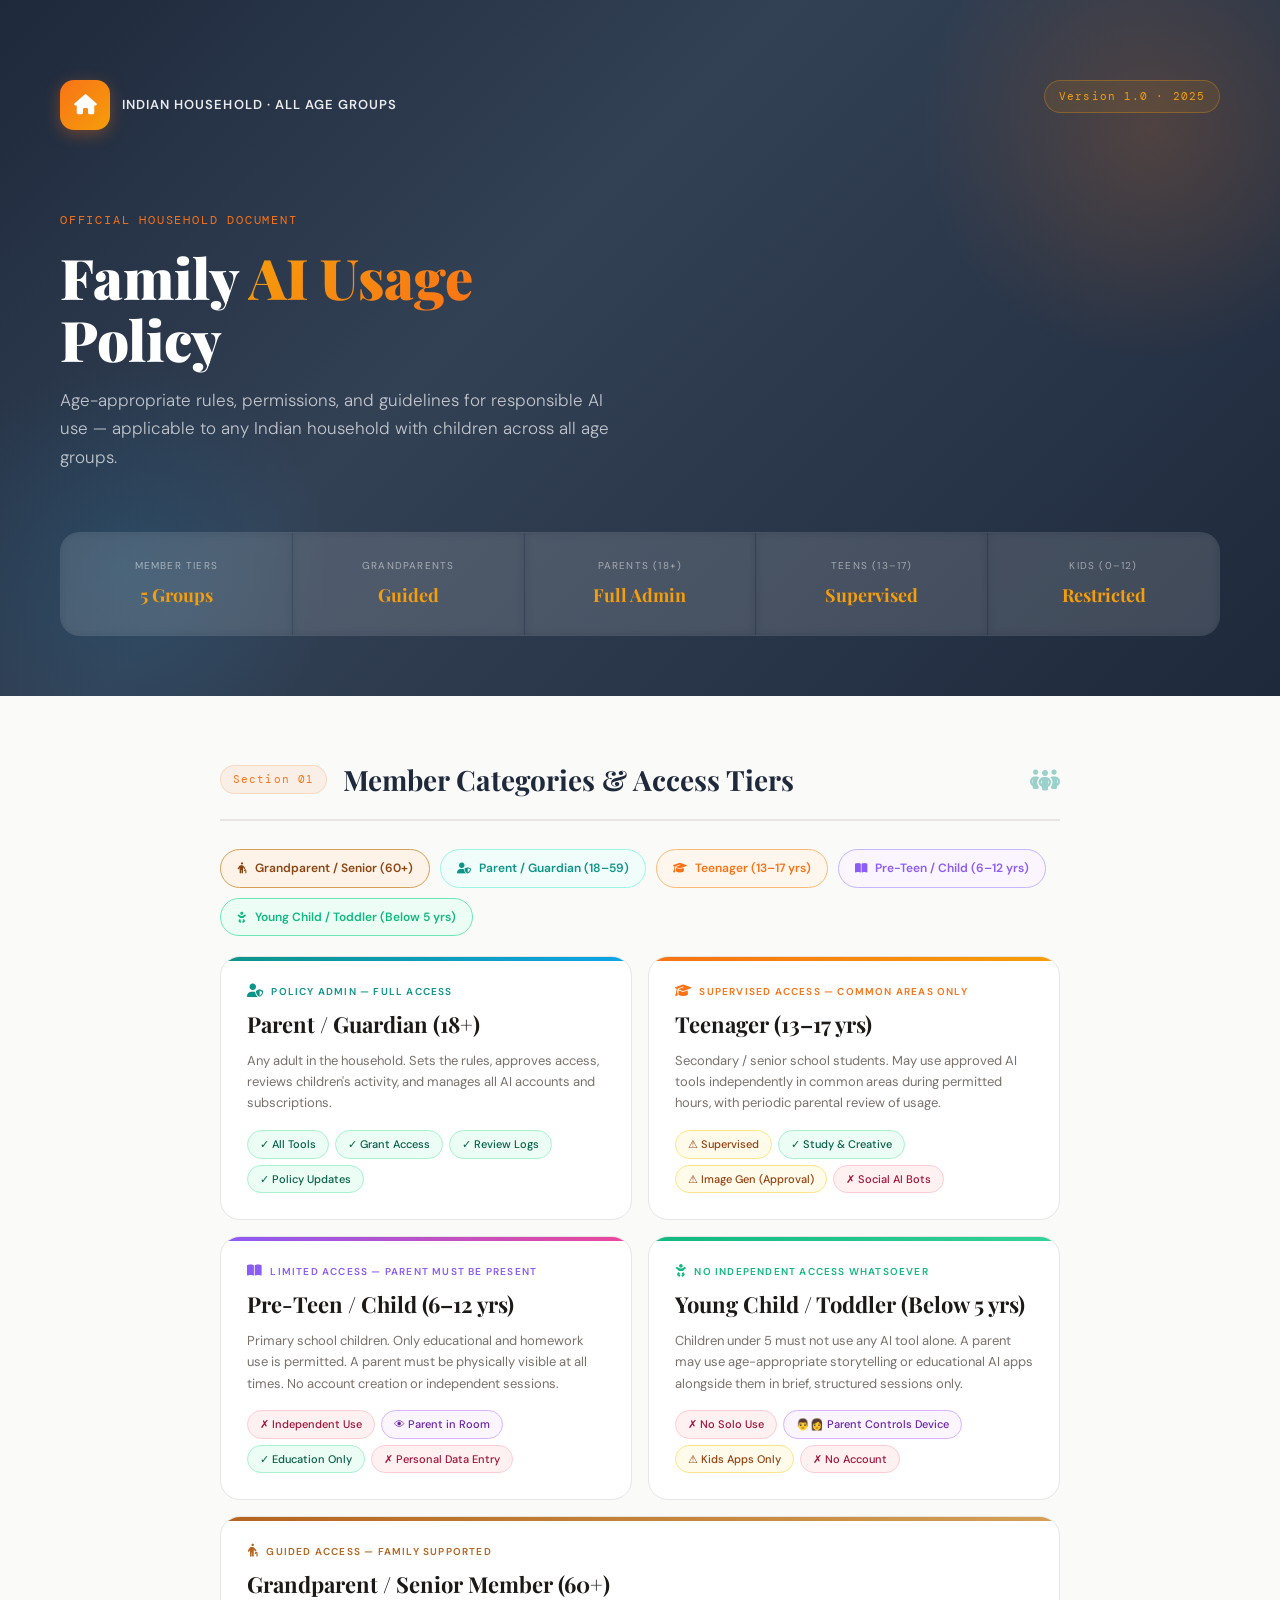
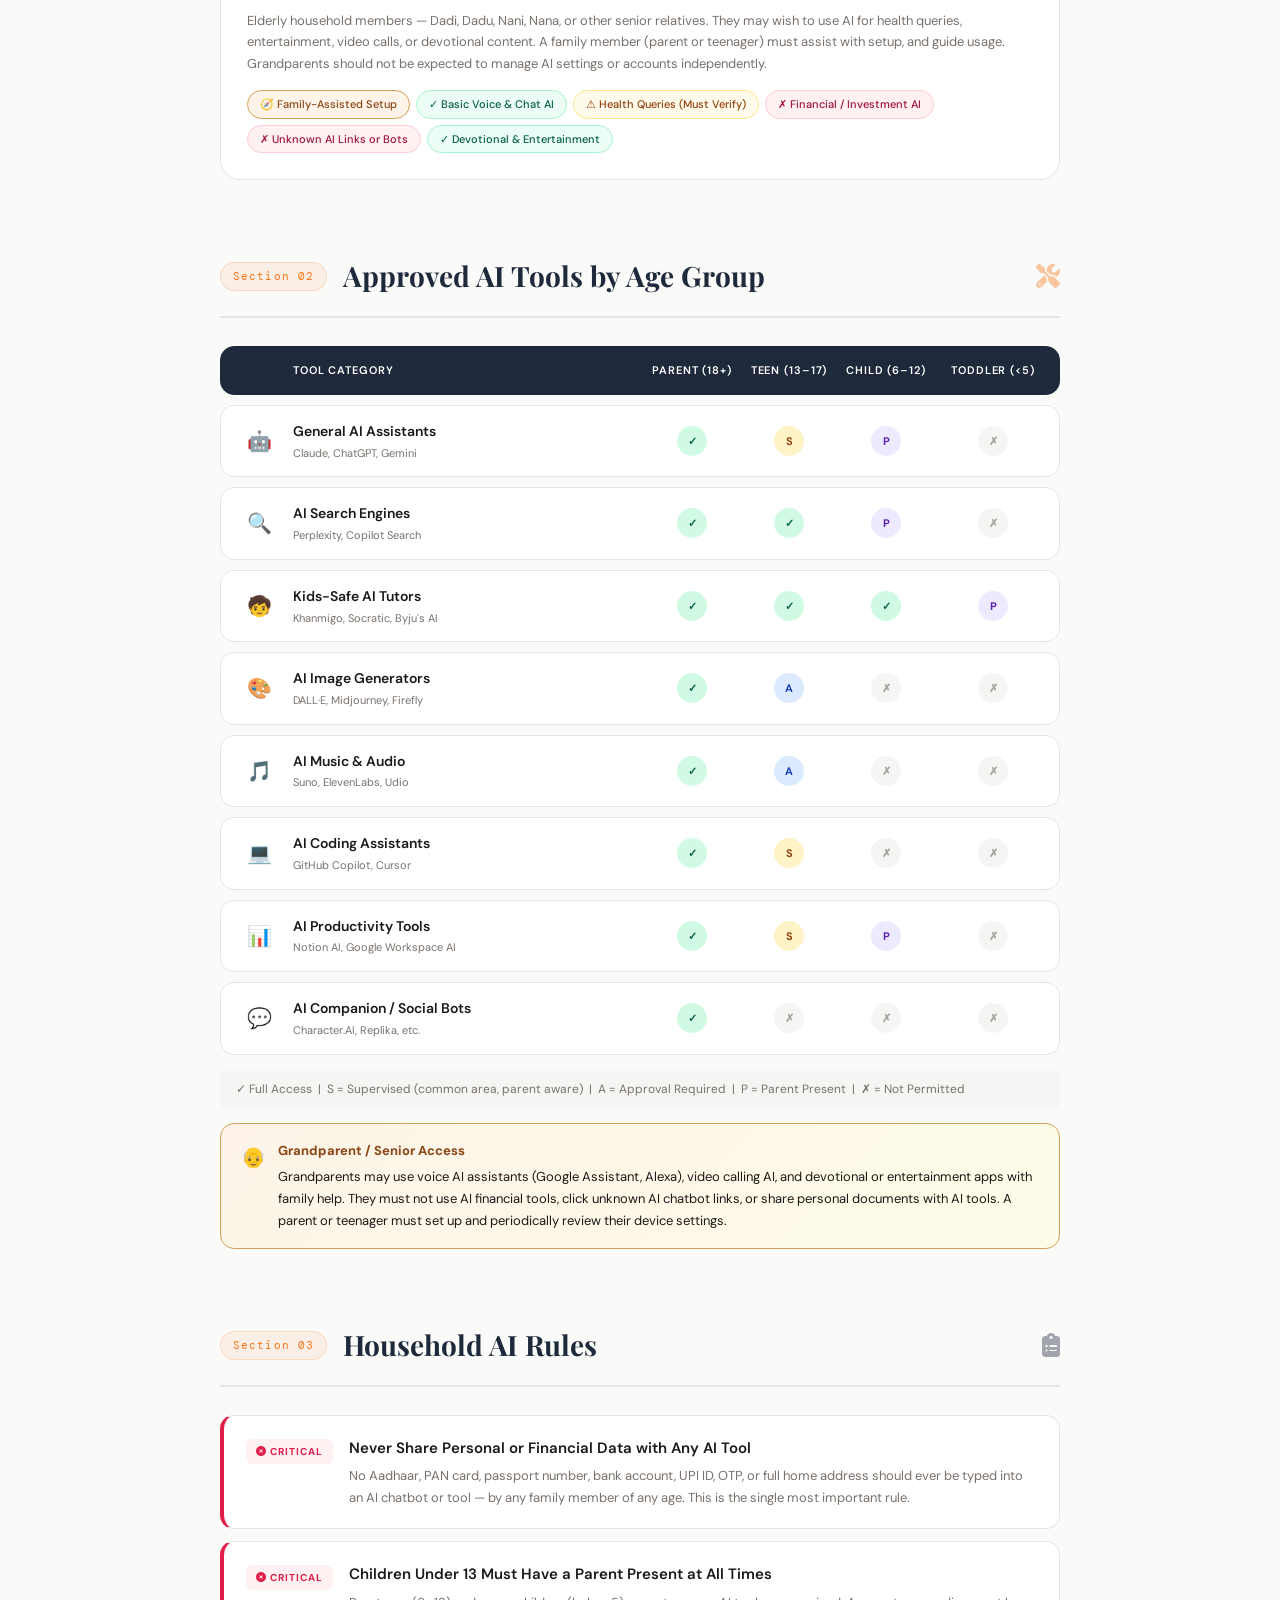
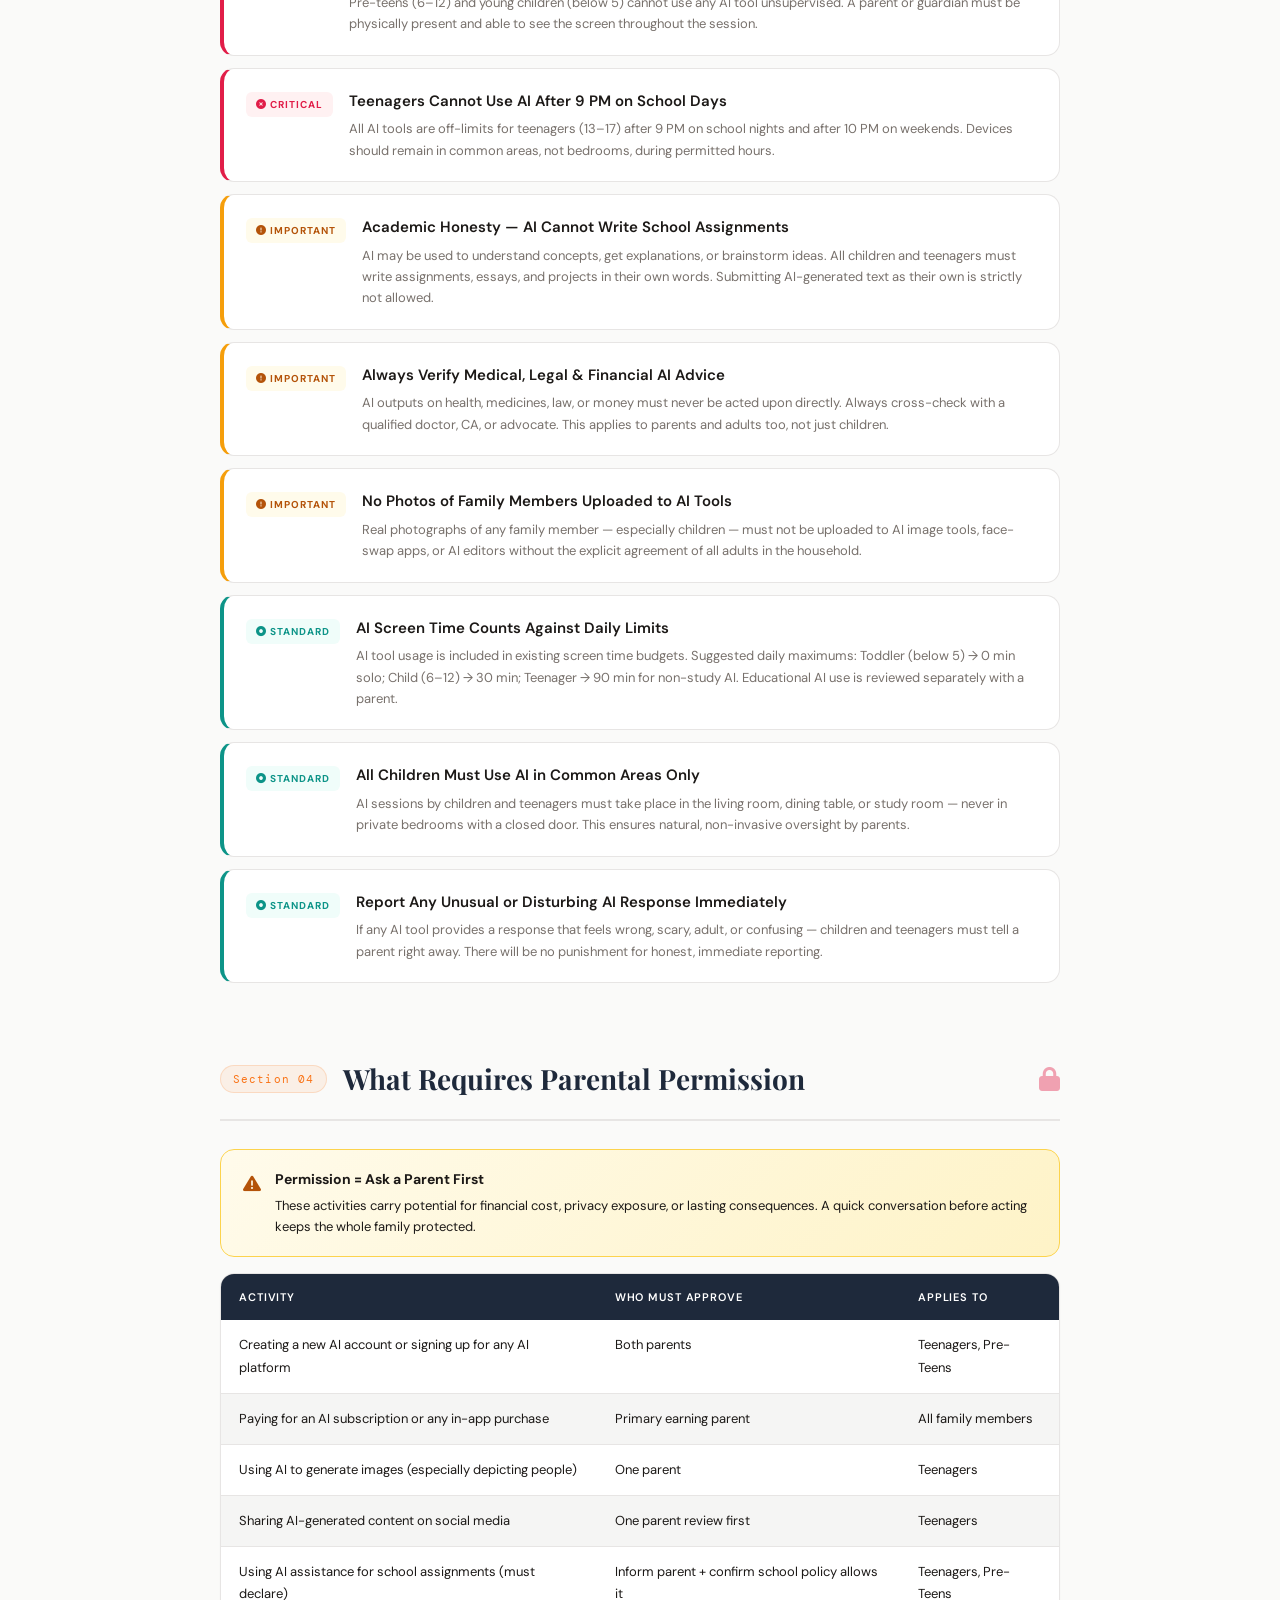
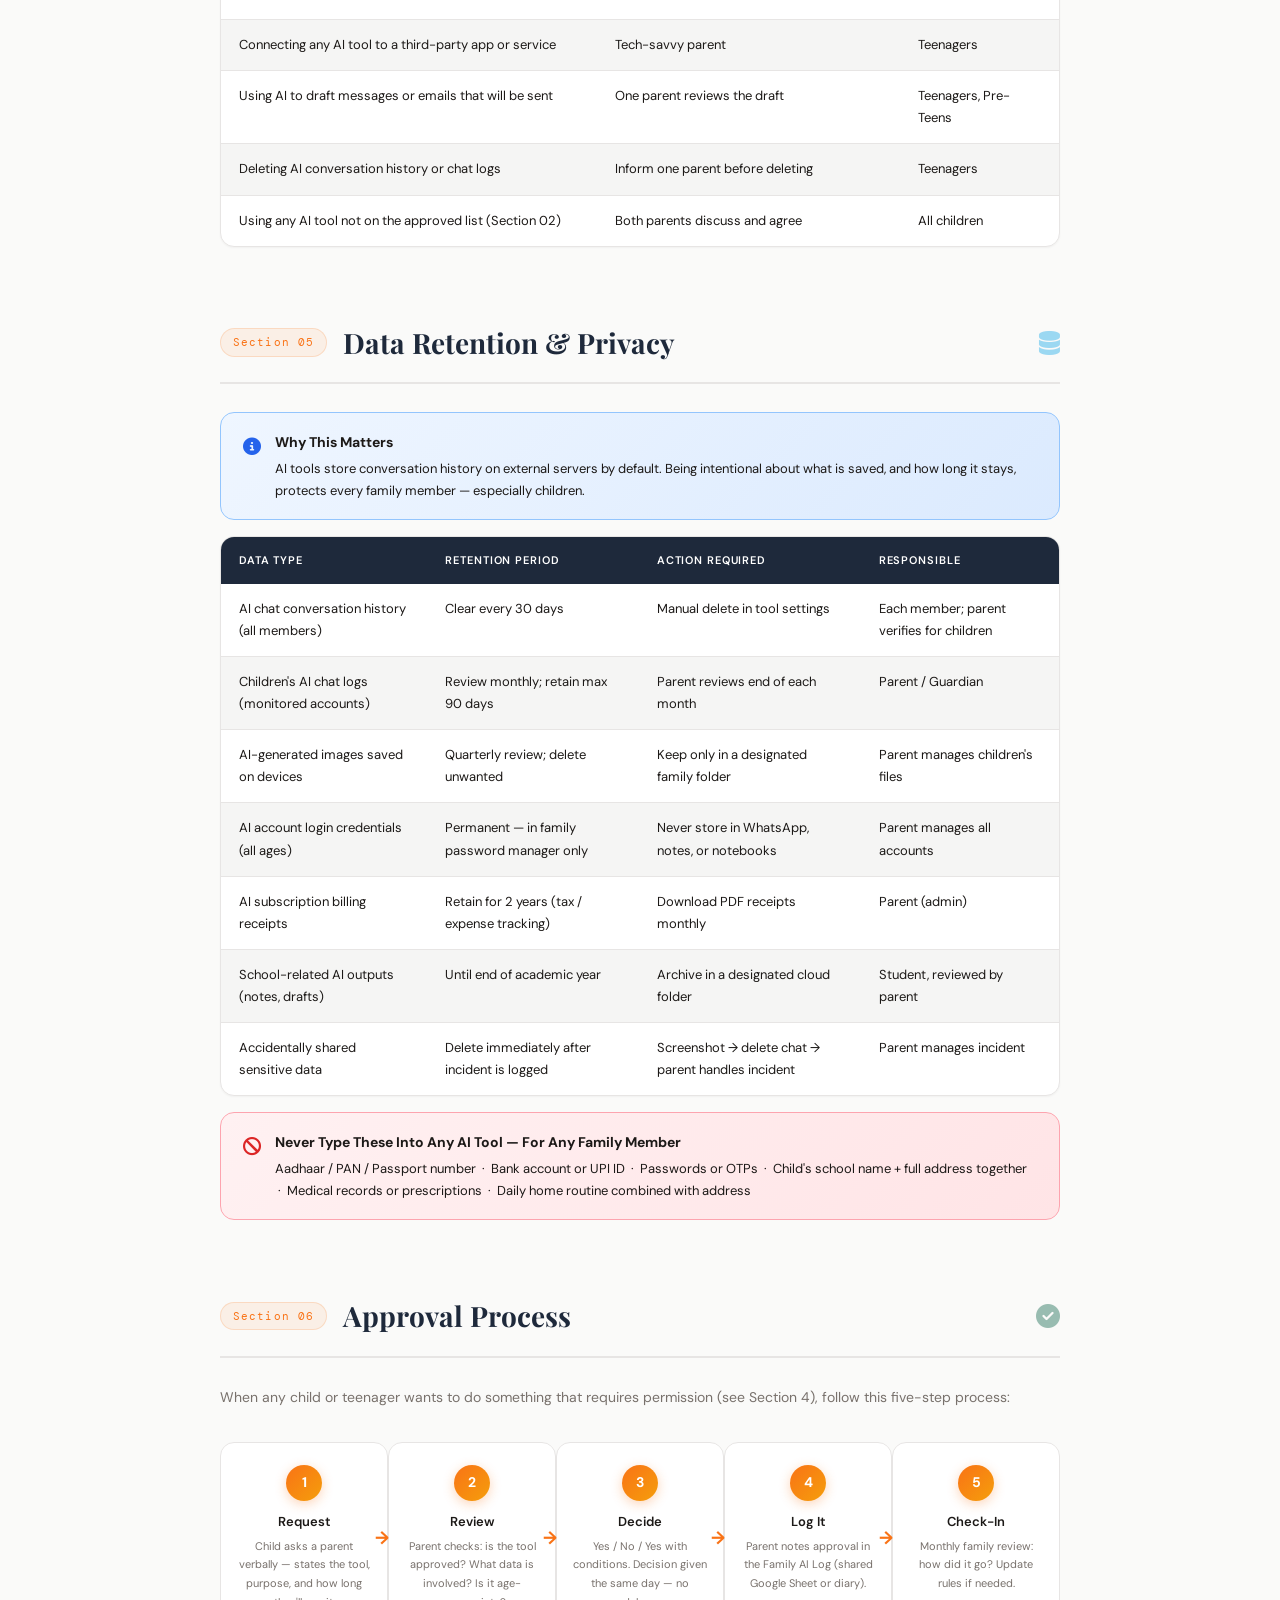
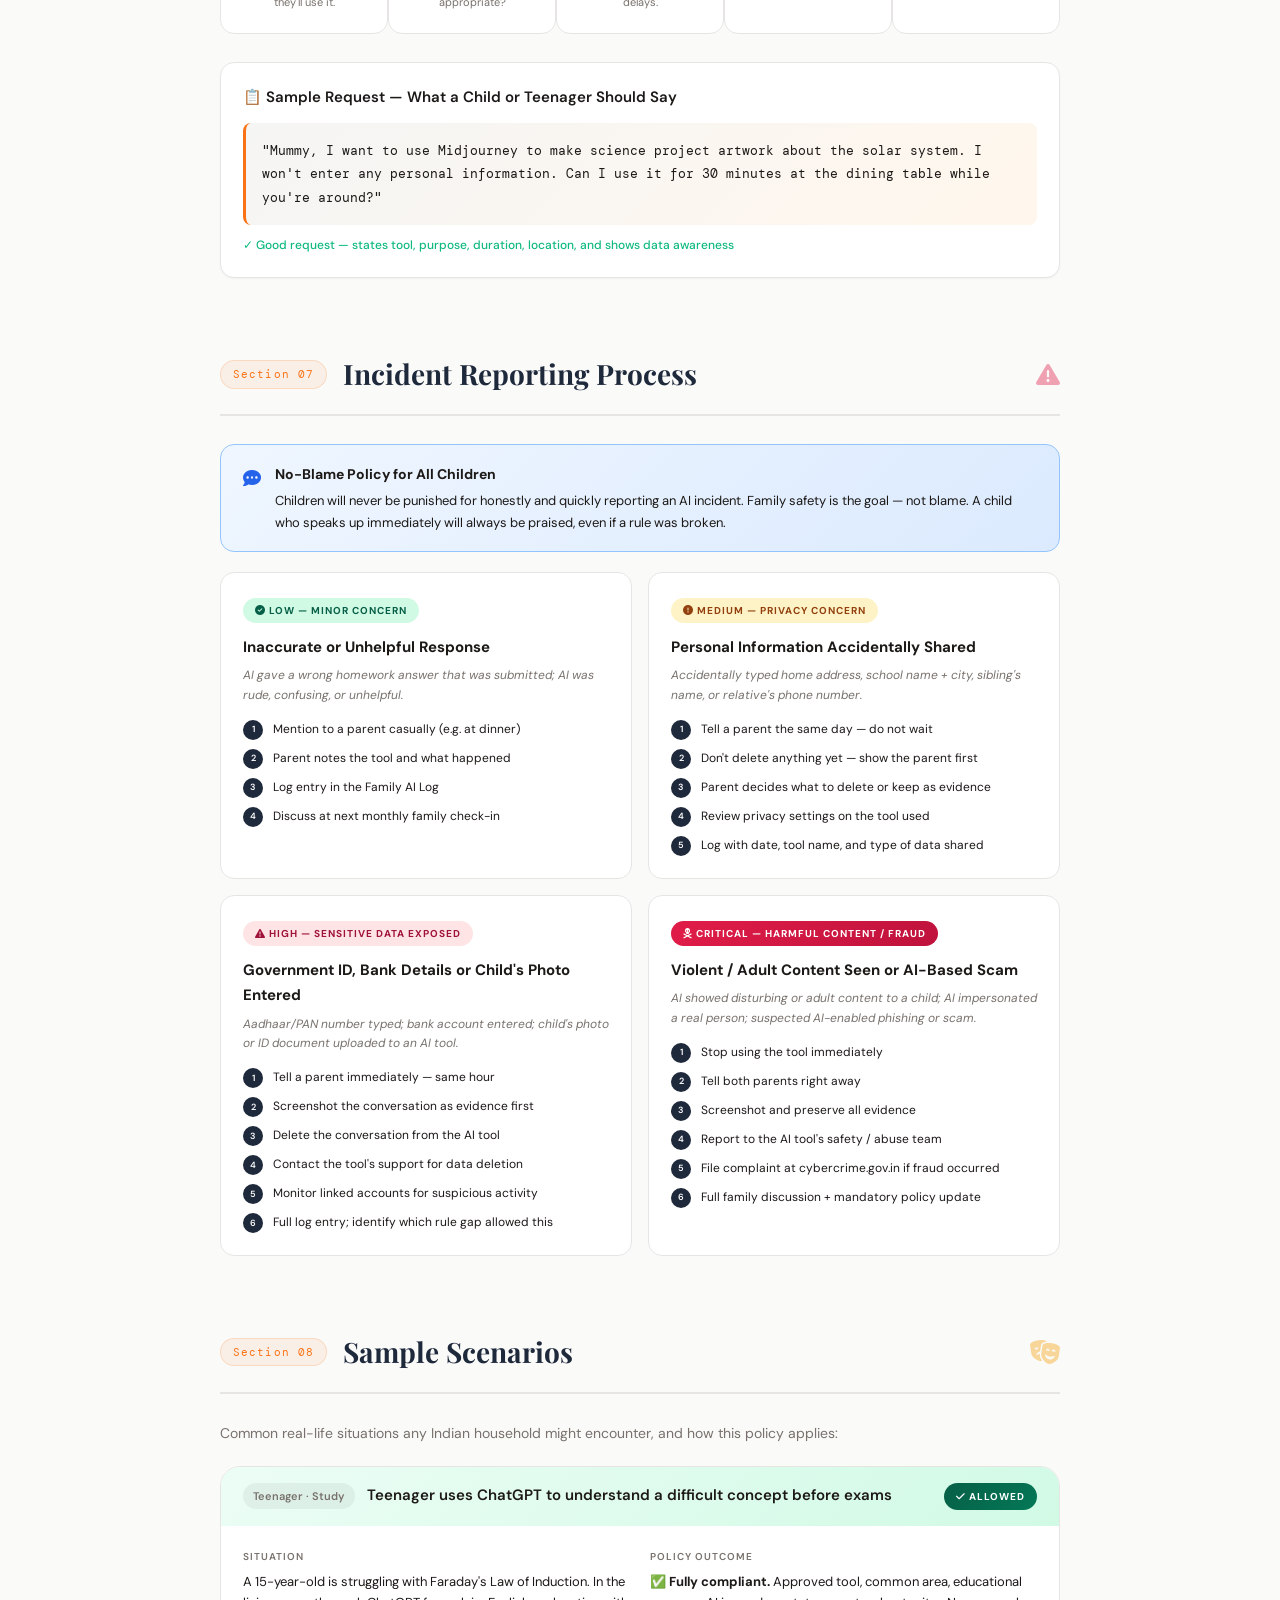
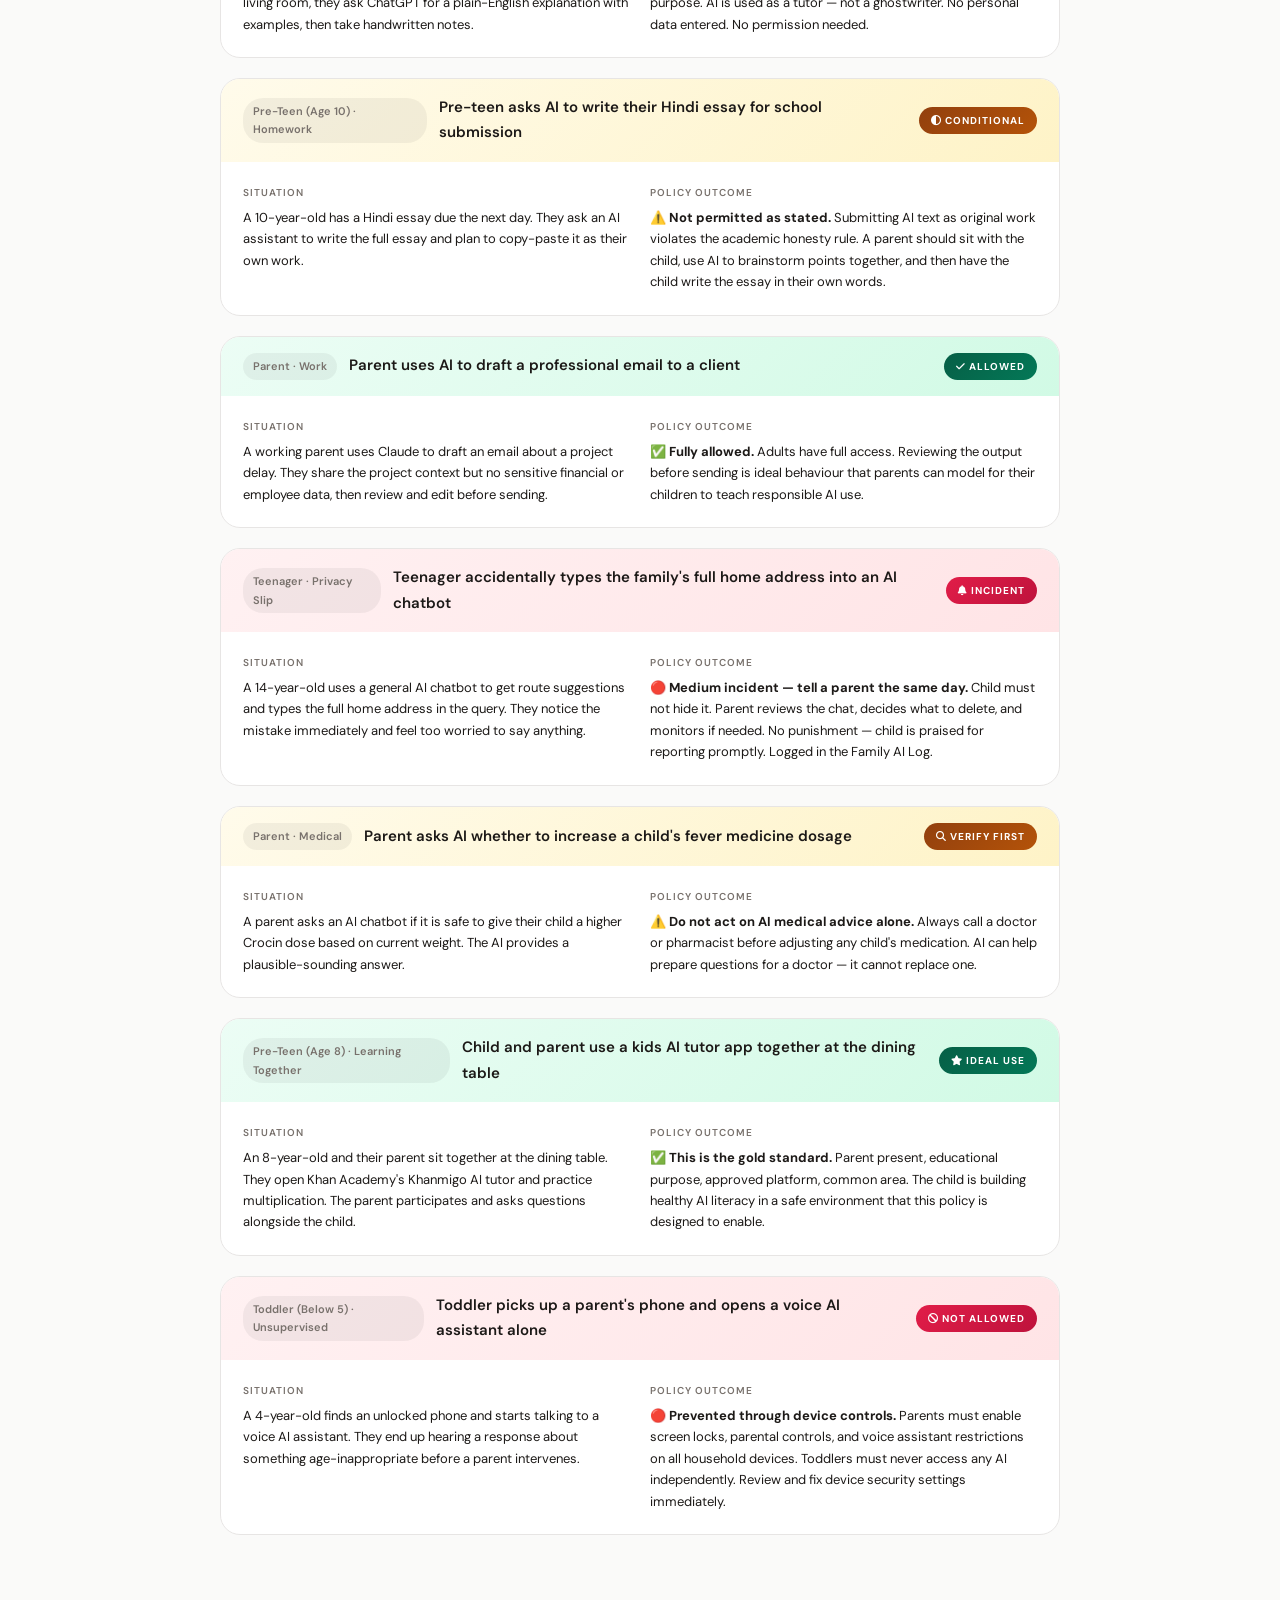
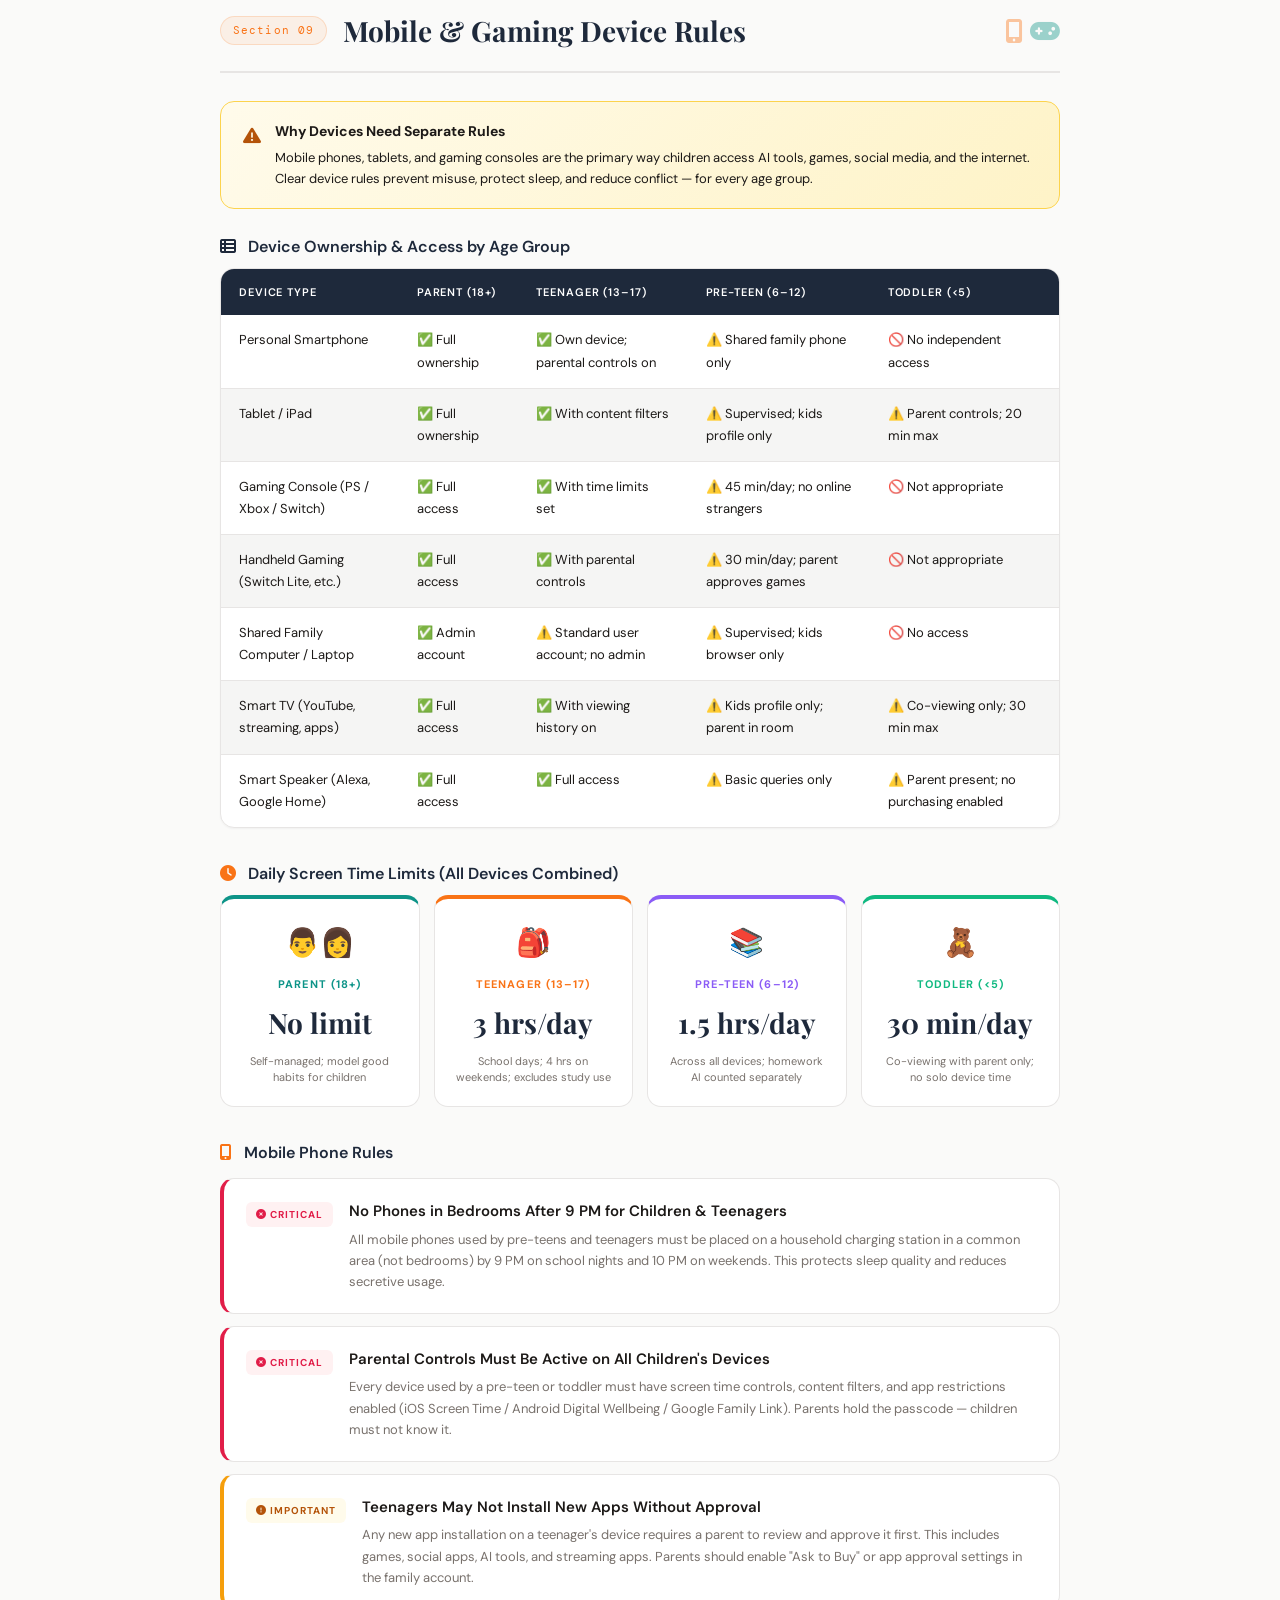
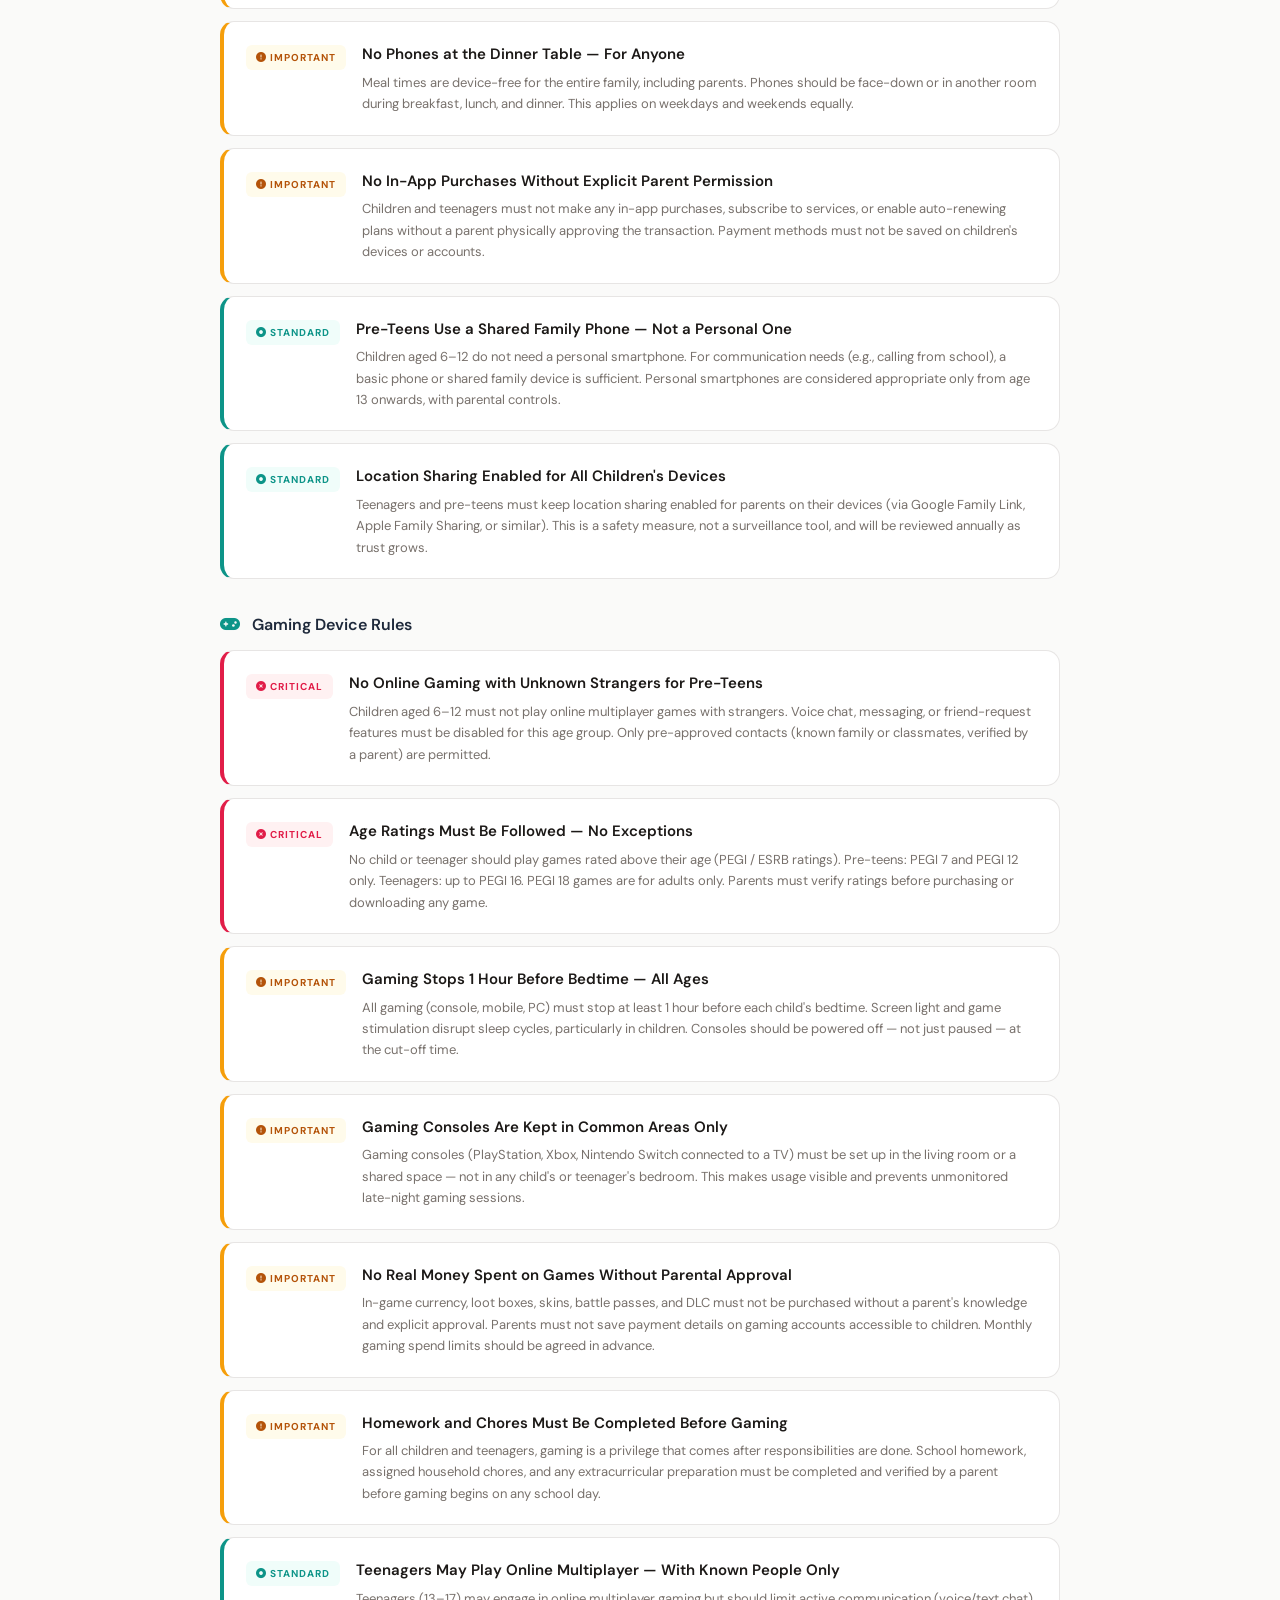
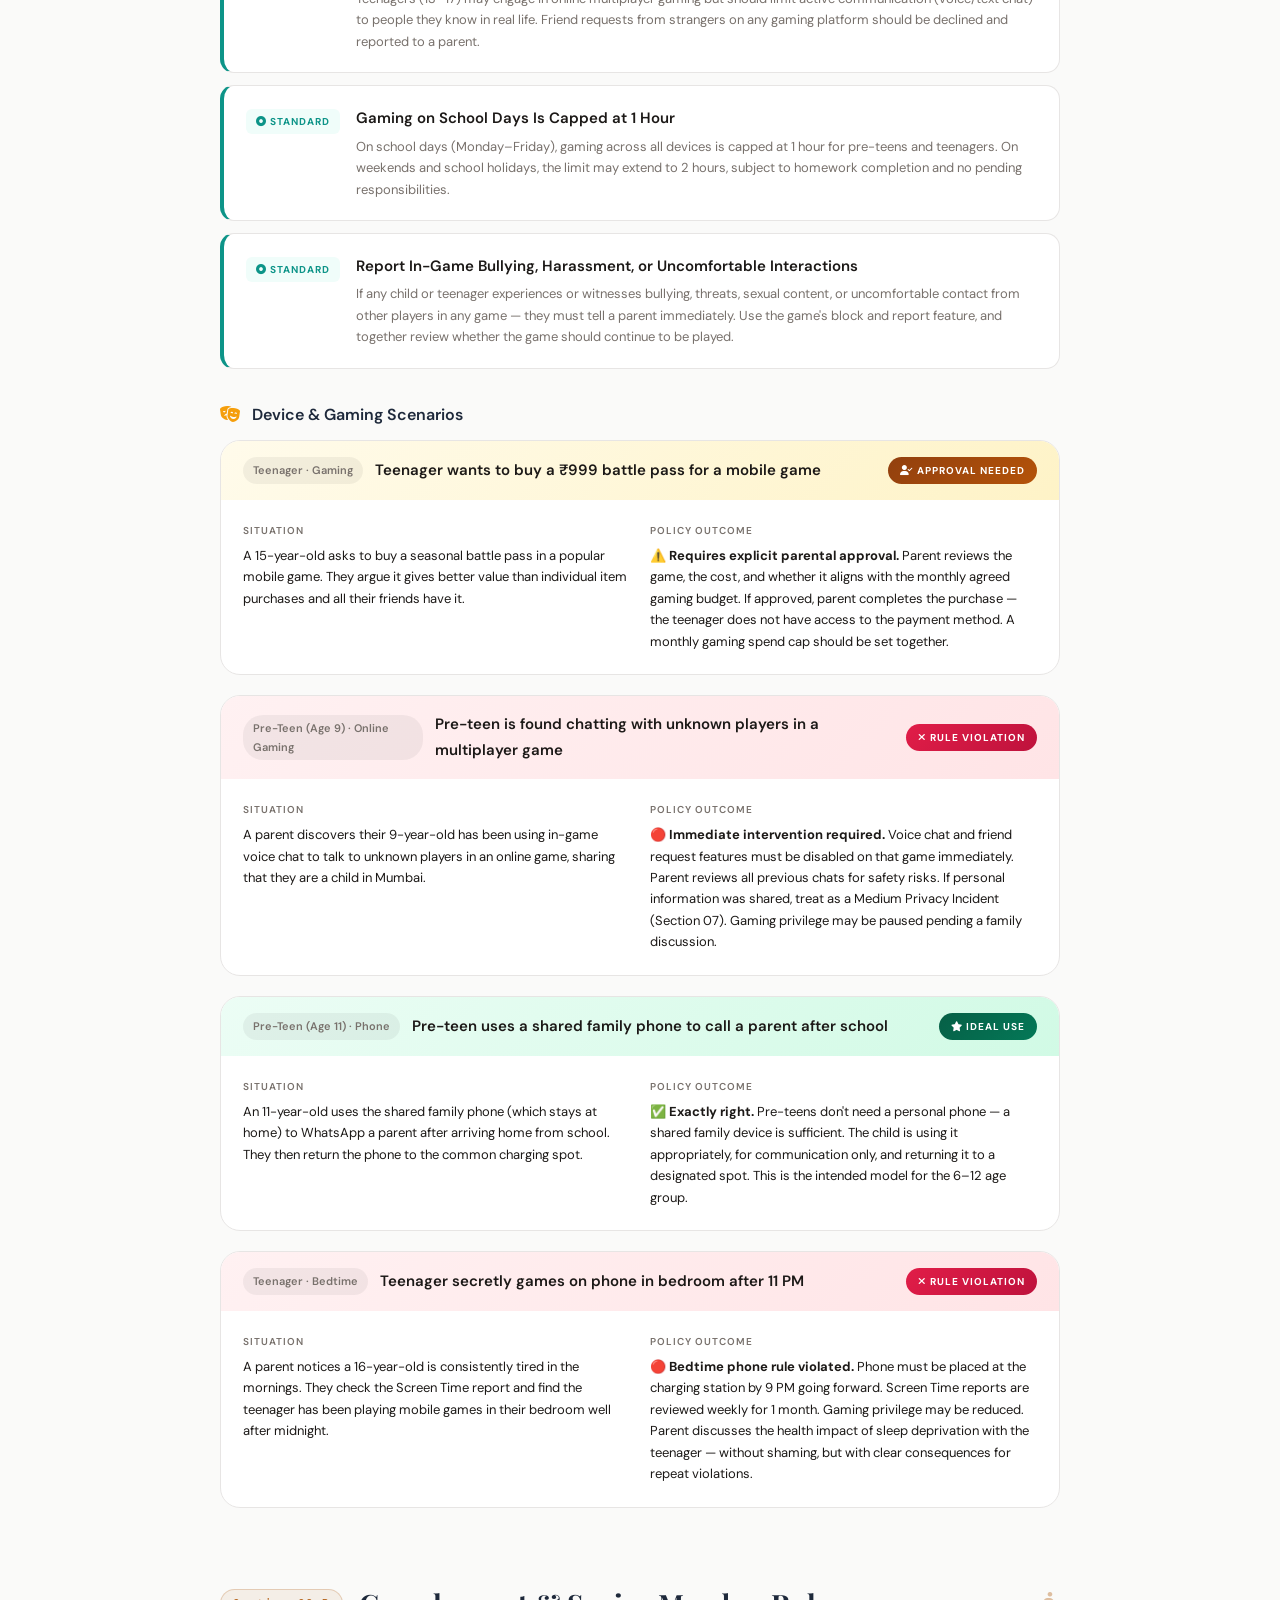
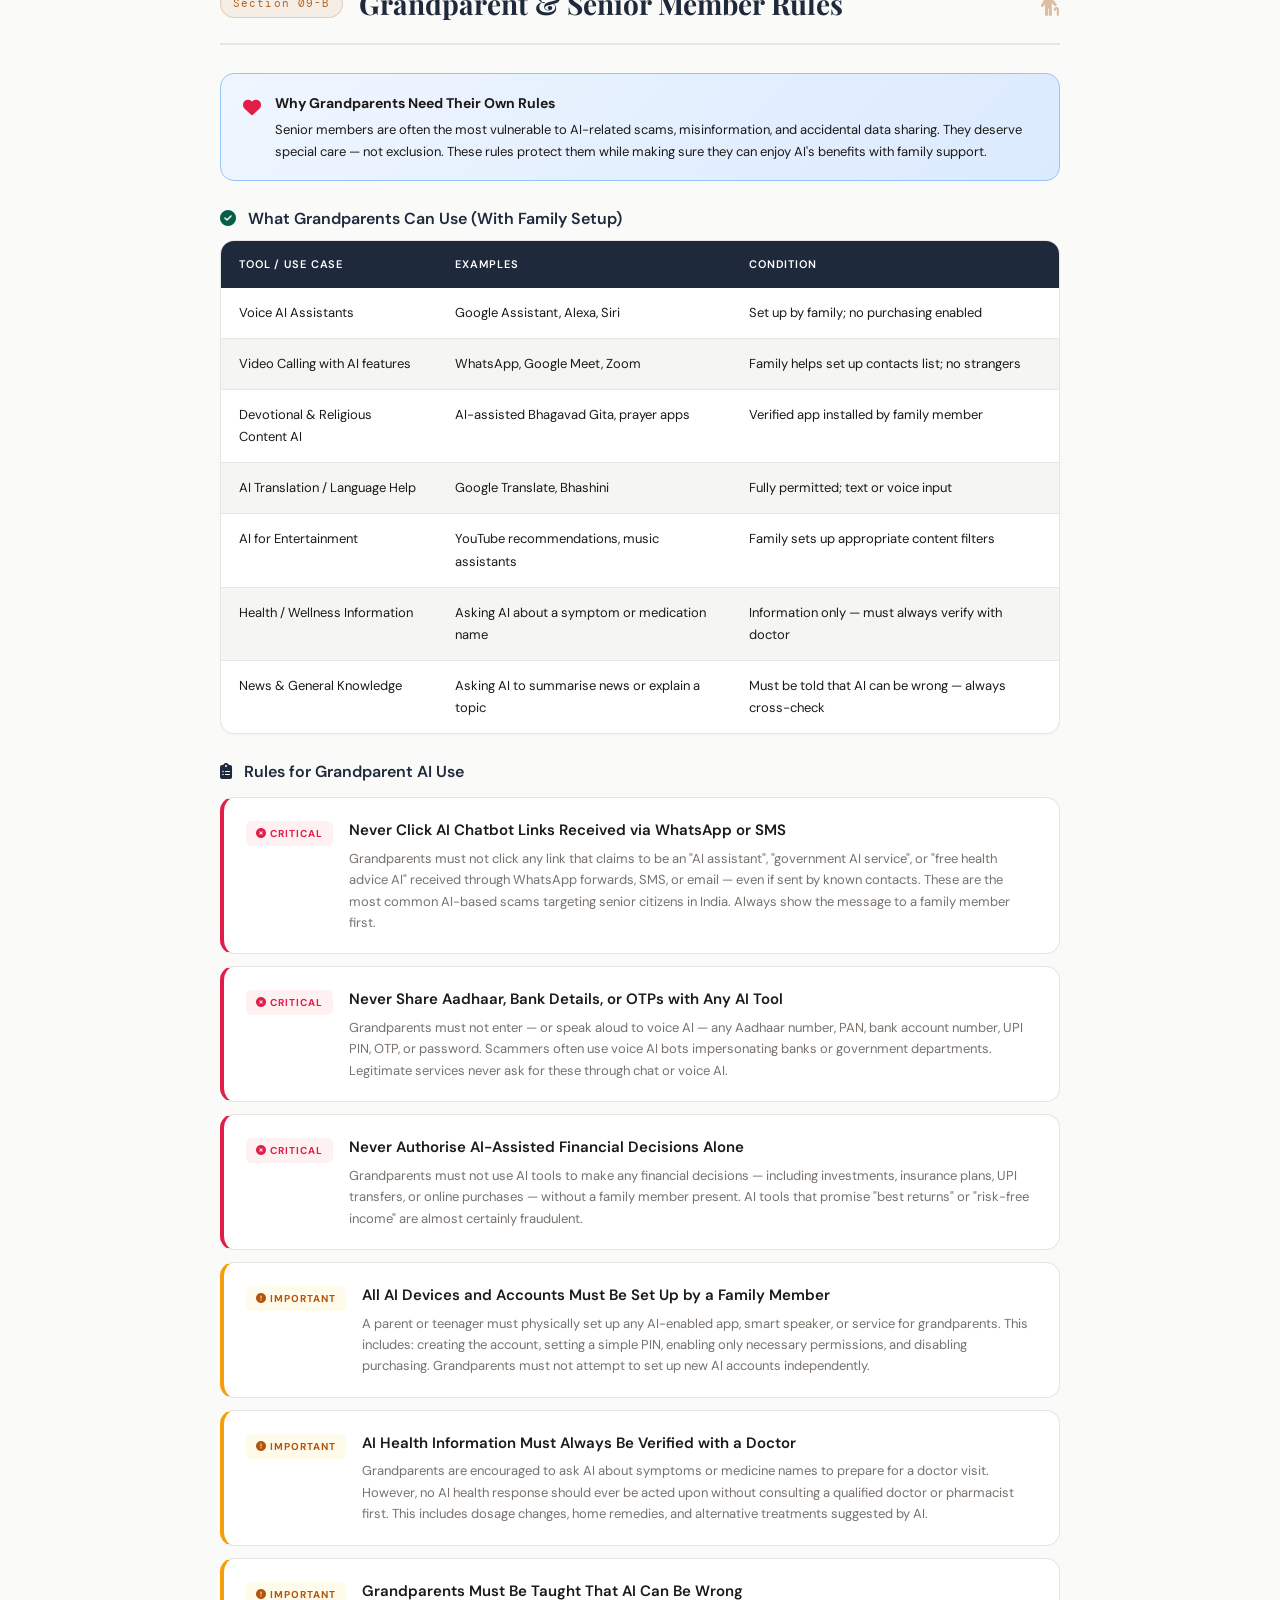
==== index.html @ 94a87275 "first commit" ====
<!DOCTYPE html>
<html lang="en">
<head>
<meta charset="UTF-8">
<meta name="viewport" content="width=device-width, initial-scale=1.0">
<title>Indian Household AI Policy 2025</title>
<meta name="theme-color" content="#1E293B">
<link href="https://fonts.googleapis.com/css2?family=Playfair+Display:wght@400;700;900&family=DM+Sans:wght@300;400;500;600&family=DM+Mono:wght@400;500&display=swap" rel="stylesheet">
<link rel="stylesheet" href="https://cdnjs.cloudflare.com/ajax/libs/font-awesome/6.5.1/css/all.min.css">
<link rel="stylesheet" href="styles.css">
</head>
<body>

<!-- COVER -->
<header class="cover" role="banner">
  <div class="cover-top">
    <div class="family-badge">
      <div class="badge-icon"><i class="fa-solid fa-house"></i></div>
      <div class="badge-text">Indian Household · All Age Groups</div>
    </div>
    <div class="version-tag">Version 1.0 · 2025</div>
  </div>
  <div class="cover-title">
    <div class="eyebrow">Official Household Document</div>
    <h1>Family <span>AI Usage</span><br>Policy</h1>
    <div class="subtitle">Age-appropriate rules, permissions, and guidelines for responsible AI use — applicable to any Indian household with children across all age groups.</div>
  </div>
  <div class="cover-meta">
    <div class="meta-item"><div class="label">Member Tiers</div><div class="value">5 Groups</div></div>
    <div class="meta-item"><div class="label">Grandparents</div><div class="value">Guided</div></div>
    <div class="meta-item"><div class="label">Parents (18+)</div><div class="value">Full Admin</div></div>
    <div class="meta-item"><div class="label">Teens (13–17)</div><div class="value">Supervised</div></div>
    <div class="meta-item"><div class="label">Kids (0–12)</div><div class="value">Restricted</div></div>
  </div>
</header>

<main class="container" id="main">

  <!-- S1: CATEGORIES -->
  <div class="section">
    <div class="section-header">
      <span class="section-num">Section 01</span>
      <h2 class="section-title">Member Categories & Access Tiers</h2>
      <span class="section-icon"><i class="fa-solid fa-people-group icon-teal"></i></span>
    </div>

    <div class="age-legend">
      <div class="age-pill grandparent"><i class="fa-solid fa-person-cane"></i> Grandparent / Senior (60+)</div>
      <div class="age-pill adult"><i class="fa-solid fa-user-shield"></i> Parent / Guardian (18–59)</div>
      <div class="age-pill teen"><i class="fa-solid fa-graduation-cap"></i> Teenager (13–17 yrs)</div>
      <div class="age-pill child"><i class="fa-solid fa-book-open"></i> Pre-Teen / Child (6–12 yrs)</div>
      <div class="age-pill toddler"><i class="fa-solid fa-baby"></i> Young Child / Toddler (Below 5 yrs)</div>
    </div>

    <div class="members-grid">
      <div class="member-card adult">
        <div class="member-role"><i class="fa-solid fa-user-shield fa-icon-sm"></i> Policy Admin — Full Access</div>
        <div class="member-name">Parent / Guardian (18+)</div>
        <div class="member-desc">Any adult in the household. Sets the rules, approves access, reviews children's activity, and manages all AI accounts and subscriptions.</div>
        <div class="member-perms">
          <span class="perm-tag green">✓ All Tools</span>
          <span class="perm-tag green">✓ Grant Access</span>
          <span class="perm-tag green">✓ Review Logs</span>
          <span class="perm-tag green">✓ Policy Updates</span>
        </div>
      </div>

      <div class="member-card teen">
        <div class="member-role"><i class="fa-solid fa-graduation-cap fa-icon-sm"></i> Supervised Access — Common Areas Only</div>
        <div class="member-name">Teenager (13–17 yrs)</div>
        <div class="member-desc">Secondary / senior school students. May use approved AI tools independently in common areas during permitted hours, with periodic parental review of usage.</div>
        <div class="member-perms">
          <span class="perm-tag yellow">⚠ Supervised</span>
          <span class="perm-tag green">✓ Study & Creative</span>
          <span class="perm-tag yellow">⚠ Image Gen (Approval)</span>
          <span class="perm-tag red">✗ Social AI Bots</span>
        </div>
      </div>

      <div class="member-card child">
        <div class="member-role"><i class="fa-solid fa-book-open fa-icon-sm"></i> Limited Access — Parent Must Be Present</div>
        <div class="member-name">Pre-Teen / Child (6–12 yrs)</div>
        <div class="member-desc">Primary school children. Only educational and homework use is permitted. A parent must be physically visible at all times. No account creation or independent sessions.</div>
        <div class="member-perms">
          <span class="perm-tag red">✗ Independent Use</span>
          <span class="perm-tag purple">👁 Parent in Room</span>
          <span class="perm-tag green">✓ Education Only</span>
          <span class="perm-tag red">✗ Personal Data Entry</span>
        </div>
      </div>

      <div class="member-card toddler">
        <div class="member-role"><i class="fa-solid fa-baby fa-icon-sm"></i> No Independent Access Whatsoever</div>
        <div class="member-name">Young Child / Toddler (Below 5 yrs)</div>
        <div class="member-desc">Children under 5 must not use any AI tool alone. A parent may use age-appropriate storytelling or educational AI apps alongside them in brief, structured sessions only.</div>
        <div class="member-perms">
          <span class="perm-tag red">✗ No Solo Use</span>
          <span class="perm-tag purple">👨‍👩 Parent Controls Device</span>
          <span class="perm-tag yellow">⚠ Kids Apps Only</span>
          <span class="perm-tag red">✗ No Account</span>
        </div>
      </div>

      <div class="member-card grandparent member-card--full-width">
        <div class="member-role"><i class="fa-solid fa-person-cane fa-icon-sm"></i> Guided Access — Family Supported</div>
        <div class="member-name">Grandparent / Senior Member (60+)</div>
        <div class="member-desc">Elderly household members — Dadi, Dadu, Nani, Nana, or other senior relatives. They may wish to use AI for health queries, entertainment, video calls, or devotional content. A family member (parent or teenager) must assist with setup, and guide usage. Grandparents should not be expected to manage AI settings or accounts independently.</div>
        <div class="member-perms">
          <span class="perm-tag brown">🧭 Family-Assisted Setup</span>
          <span class="perm-tag green">✓ Basic Voice &amp; Chat AI</span>
          <span class="perm-tag yellow">⚠ Health Queries (Must Verify)</span>
          <span class="perm-tag red">✗ Financial / Investment AI</span>
          <span class="perm-tag red">✗ Unknown AI Links or Bots</span>
          <span class="perm-tag green">✓ Devotional &amp; Entertainment</span>
        </div>
      </div>

    </div>
  </div>

  <!-- S2: TOOLS -->
  <div class="section">
    <div class="section-header">
      <span class="section-num">Section 02</span>
      <h2 class="section-title">Approved AI Tools by Age Group</h2>
      <span class="section-icon"><i class="fa-solid fa-screwdriver-wrench icon-saffron"></i></span>
    </div>

    <div class="tools-grid">
      <div class="tool-row header">
        <div></div>
        <div>Tool Category</div>
        <div class="text-center">Parent (18+)</div>
        <div class="text-center">Teen (13–17)</div>
        <div class="text-center">Child (6–12)</div>
        <div class="text-center">Toddler (&lt;5)</div>
      </div>
      <div class="tool-row">
        <div class="tool-emoji">🤖</div>
        <div><div class="tool-name">General AI Assistants</div><div class="tool-sub">Claude, ChatGPT, Gemini</div></div>
        <div><div class="access-dot full">✓</div></div>
        <div><div class="access-dot limit">S</div></div>
        <div><div class="access-dot super">P</div></div>
        <div><div class="access-dot none">✗</div></div>
      </div>
      <div class="tool-row">
        <div class="tool-emoji">🔍</div>
        <div><div class="tool-name">AI Search Engines</div><div class="tool-sub">Perplexity, Copilot Search</div></div>
        <div><div class="access-dot full">✓</div></div>
        <div><div class="access-dot full">✓</div></div>
        <div><div class="access-dot super">P</div></div>
        <div><div class="access-dot none">✗</div></div>
      </div>
      <div class="tool-row">
        <div class="tool-emoji">🧒</div>
        <div><div class="tool-name">Kids-Safe AI Tutors</div><div class="tool-sub">Khanmigo, Socratic, Byju's AI</div></div>
        <div><div class="access-dot full">✓</div></div>
        <div><div class="access-dot full">✓</div></div>
        <div><div class="access-dot full">✓</div></div>
        <div><div class="access-dot super">P</div></div>
      </div>
      <div class="tool-row">
        <div class="tool-emoji">🎨</div>
        <div><div class="tool-name">AI Image Generators</div><div class="tool-sub">DALL·E, Midjourney, Firefly</div></div>
        <div><div class="access-dot full">✓</div></div>
        <div><div class="access-dot appr">A</div></div>
        <div><div class="access-dot none">✗</div></div>
        <div><div class="access-dot none">✗</div></div>
      </div>
      <div class="tool-row">
        <div class="tool-emoji">🎵</div>
        <div><div class="tool-name">AI Music & Audio</div><div class="tool-sub">Suno, ElevenLabs, Udio</div></div>
        <div><div class="access-dot full">✓</div></div>
        <div><div class="access-dot appr">A</div></div>
        <div><div class="access-dot none">✗</div></div>
        <div><div class="access-dot none">✗</div></div>
      </div>
      <div class="tool-row">
        <div class="tool-emoji">💻</div>
        <div><div class="tool-name">AI Coding Assistants</div><div class="tool-sub">GitHub Copilot, Cursor</div></div>
        <div><div class="access-dot full">✓</div></div>
        <div><div class="access-dot limit">S</div></div>
        <div><div class="access-dot none">✗</div></div>
        <div><div class="access-dot none">✗</div></div>
      </div>
      <div class="tool-row">
        <div class="tool-emoji">📊</div>
        <div><div class="tool-name">AI Productivity Tools</div><div class="tool-sub">Notion AI, Google Workspace AI</div></div>
        <div><div class="access-dot full">✓</div></div>
        <div><div class="access-dot limit">S</div></div>
        <div><div class="access-dot super">P</div></div>
        <div><div class="access-dot none">✗</div></div>
      </div>
      <div class="tool-row">
        <div class="tool-emoji">💬</div>
        <div><div class="tool-name">AI Companion / Social Bots</div><div class="tool-sub">Character.AI, Replika, etc.</div></div>
        <div><div class="access-dot full">✓</div></div>
        <div><div class="access-dot none">✗</div></div>
        <div><div class="access-dot none">✗</div></div>
        <div><div class="access-dot none">✗</div></div>
      </div>
    </div>
    <div class="tool-legend">
      ✓ Full Access &nbsp;|&nbsp; S = Supervised (common area, parent aware) &nbsp;|&nbsp; A = Approval Required &nbsp;|&nbsp; P = Parent Present &nbsp;|&nbsp; ✗ = Not Permitted
    </div>
    <div class="grandparent-access-note">
      <span class="grandparent-access-note__emoji" aria-hidden="true">👴</span>
      <div><strong class="grandparent-access-note__title">Grandparent / Senior Access</strong>Grandparents may use voice AI assistants (Google Assistant, Alexa), video calling AI, and devotional or entertainment apps with family help. They must not use AI financial tools, click unknown AI chatbot links, or share personal documents with AI tools. A parent or teenager must set up and periodically review their device settings.</div>
    </div>
  </div>

  <!-- S3: RULES -->
  <div class="section">
    <div class="section-header">
      <span class="section-num">Section 03</span>
      <h2 class="section-title">Household AI Rules</h2>
      <span class="section-icon"><i class="fa-solid fa-clipboard-list icon-navy"></i></span>
    </div>
    <div class="rules-list">
      <div class="rule-item critical">
        <span class="rule-badge"><i class="fa-solid fa-circle-xmark"></i> Critical</span>
        <div class="rule-content">
          <div class="rule-title">Never Share Personal or Financial Data with Any AI Tool</div>
          <div class="rule-desc">No Aadhaar, PAN card, passport number, bank account, UPI ID, OTP, or full home address should ever be typed into an AI chatbot or tool — by any family member of any age. This is the single most important rule.</div>
        </div>
      </div>
      <div class="rule-item critical">
        <span class="rule-badge"><i class="fa-solid fa-circle-xmark"></i> Critical</span>
        <div class="rule-content">
          <div class="rule-title">Children Under 13 Must Have a Parent Present at All Times</div>
          <div class="rule-desc">Pre-teens (6–12) and young children (below 5) cannot use any AI tool unsupervised. A parent or guardian must be physically present and able to see the screen throughout the session.</div>
        </div>
      </div>
      <div class="rule-item critical">
        <span class="rule-badge"><i class="fa-solid fa-circle-xmark"></i> Critical</span>
        <div class="rule-content">
          <div class="rule-title">Teenagers Cannot Use AI After 9 PM on School Days</div>
          <div class="rule-desc">All AI tools are off-limits for teenagers (13–17) after 9 PM on school nights and after 10 PM on weekends. Devices should remain in common areas, not bedrooms, during permitted hours.</div>
        </div>
      </div>
      <div class="rule-item important">
        <span class="rule-badge"><i class="fa-solid fa-circle-exclamation"></i> Important</span>
        <div class="rule-content">
          <div class="rule-title">Academic Honesty — AI Cannot Write School Assignments</div>
          <div class="rule-desc">AI may be used to understand concepts, get explanations, or brainstorm ideas. All children and teenagers must write assignments, essays, and projects in their own words. Submitting AI-generated text as their own is strictly not allowed.</div>
        </div>
      </div>
      <div class="rule-item important">
        <span class="rule-badge"><i class="fa-solid fa-circle-exclamation"></i> Important</span>
        <div class="rule-content">
          <div class="rule-title">Always Verify Medical, Legal & Financial AI Advice</div>
          <div class="rule-desc">AI outputs on health, medicines, law, or money must never be acted upon directly. Always cross-check with a qualified doctor, CA, or advocate. This applies to parents and adults too, not just children.</div>
        </div>
      </div>
      <div class="rule-item important">
        <span class="rule-badge"><i class="fa-solid fa-circle-exclamation"></i> Important</span>
        <div class="rule-content">
          <div class="rule-title">No Photos of Family Members Uploaded to AI Tools</div>
          <div class="rule-desc">Real photographs of any family member — especially children — must not be uploaded to AI image tools, face-swap apps, or AI editors without the explicit agreement of all adults in the household.</div>
        </div>
      </div>
      <div class="rule-item standard">
        <span class="rule-badge"><i class="fa-solid fa-circle-dot"></i> Standard</span>
        <div class="rule-content">
          <div class="rule-title">AI Screen Time Counts Against Daily Limits</div>
          <div class="rule-desc">AI tool usage is included in existing screen time budgets. Suggested daily maximums: Toddler (below 5) → 0 min solo; Child (6–12) → 30 min; Teenager → 90 min for non-study AI. Educational AI use is reviewed separately with a parent.</div>
        </div>
      </div>
      <div class="rule-item standard">
        <span class="rule-badge"><i class="fa-solid fa-circle-dot"></i> Standard</span>
        <div class="rule-content">
          <div class="rule-title">All Children Must Use AI in Common Areas Only</div>
          <div class="rule-desc">AI sessions by children and teenagers must take place in the living room, dining table, or study room — never in private bedrooms with a closed door. This ensures natural, non-invasive oversight by parents.</div>
        </div>
      </div>
      <div class="rule-item standard">
        <span class="rule-badge"><i class="fa-solid fa-circle-dot"></i> Standard</span>
        <div class="rule-content">
          <div class="rule-title">Report Any Unusual or Disturbing AI Response Immediately</div>
          <div class="rule-desc">If any AI tool provides a response that feels wrong, scary, adult, or confusing — children and teenagers must tell a parent right away. There will be no punishment for honest, immediate reporting.</div>
        </div>
      </div>
    </div>
  </div>

  <!-- S4: PERMISSION -->
  <div class="section">
    <div class="section-header">
      <span class="section-num">Section 04</span>
      <h2 class="section-title">What Requires Parental Permission</h2>
      <span class="section-icon"><i class="fa-solid fa-lock icon-rose"></i></span>
    </div>
    <div class="callout warning">
      <div class="callout-icon"><i class="fa-solid fa-triangle-exclamation icon-amber"></i></div>
      <div class="callout-text"><strong>Permission = Ask a Parent First</strong>These activities carry potential for financial cost, privacy exposure, or lasting consequences. A quick conversation before acting keeps the whole family protected.</div>
    </div>
    <table class="retention-table retention-table--mt">
      <thead><tr><th>Activity</th><th>Who Must Approve</th><th>Applies To</th></tr></thead>
      <tbody>
        <tr><td>Creating a new AI account or signing up for any AI platform</td><td>Both parents</td><td>Teenagers, Pre-Teens</td></tr>
        <tr><td>Paying for an AI subscription or any in-app purchase</td><td>Primary earning parent</td><td>All family members</td></tr>
        <tr><td>Using AI to generate images (especially depicting people)</td><td>One parent</td><td>Teenagers</td></tr>
        <tr><td>Sharing AI-generated content on social media</td><td>One parent review first</td><td>Teenagers</td></tr>
        <tr><td>Using AI assistance for school assignments (must declare)</td><td>Inform parent + confirm school policy allows it</td><td>Teenagers, Pre-Teens</td></tr>
        <tr><td>Connecting any AI tool to a third-party app or service</td><td>Tech-savvy parent</td><td>Teenagers</td></tr>
        <tr><td>Using AI to draft messages or emails that will be sent</td><td>One parent reviews the draft</td><td>Teenagers, Pre-Teens</td></tr>
        <tr><td>Deleting AI conversation history or chat logs</td><td>Inform one parent before deleting</td><td>Teenagers</td></tr>
        <tr><td>Using any AI tool not on the approved list (Section 02)</td><td>Both parents discuss and agree</td><td>All children</td></tr>
      </tbody>
    </table>
  </div>

  <!-- S5: DATA RETENTION -->
  <div class="section">
    <div class="section-header">
      <span class="section-num">Section 05</span>
      <h2 class="section-title">Data Retention & Privacy</h2>
      <span class="section-icon"><i class="fa-solid fa-database icon-blue"></i></span>
    </div>
    <div class="callout info">
      <div class="callout-icon"><i class="fa-solid fa-circle-info icon-info"></i></div>
      <div class="callout-text"><strong>Why This Matters</strong>AI tools store conversation history on external servers by default. Being intentional about what is saved, and how long it stays, protects every family member — especially children.</div>
    </div>
    <table class="retention-table retention-table--mt">
      <thead><tr><th>Data Type</th><th>Retention Period</th><th>Action Required</th><th>Responsible</th></tr></thead>
      <tbody>
        <tr><td>AI chat conversation history (all members)</td><td>Clear every 30 days</td><td>Manual delete in tool settings</td><td>Each member; parent verifies for children</td></tr>
        <tr><td>Children's AI chat logs (monitored accounts)</td><td>Review monthly; retain max 90 days</td><td>Parent reviews end of each month</td><td>Parent / Guardian</td></tr>
        <tr><td>AI-generated images saved on devices</td><td>Quarterly review; delete unwanted</td><td>Keep only in a designated family folder</td><td>Parent manages children's files</td></tr>
        <tr><td>AI account login credentials (all ages)</td><td>Permanent — in family password manager only</td><td>Never store in WhatsApp, notes, or notebooks</td><td>Parent manages all accounts</td></tr>
        <tr><td>AI subscription billing receipts</td><td>Retain for 2 years (tax / expense tracking)</td><td>Download PDF receipts monthly</td><td>Parent (admin)</td></tr>
        <tr><td>School-related AI outputs (notes, drafts)</td><td>Until end of academic year</td><td>Archive in a designated cloud folder</td><td>Student, reviewed by parent</td></tr>
        <tr><td>Accidentally shared sensitive data</td><td>Delete immediately after incident is logged</td><td>Screenshot → delete chat → parent handles incident</td><td>Parent manages incident</td></tr>
      </tbody>
    </table>
    <div class="callout danger callout--mt-16">
      <div class="callout-icon"><i class="fa-solid fa-ban icon-danger"></i></div>
      <div class="callout-text"><strong>Never Type These Into Any AI Tool — For Any Family Member</strong>Aadhaar / PAN / Passport number &nbsp;·&nbsp; Bank account or UPI ID &nbsp;·&nbsp; Passwords or OTPs &nbsp;·&nbsp; Child's school name + full address together &nbsp;·&nbsp; Medical records or prescriptions &nbsp;·&nbsp; Daily home routine combined with address</div>
    </div>
  </div>

  <!-- S6: APPROVAL PROCESS -->
  <div class="section">
    <div class="section-header">
      <span class="section-num">Section 06</span>
      <h2 class="section-title">Approval Process</h2>
      <span class="section-icon"><i class="fa-solid fa-circle-check icon-green-dark"></i></span>
    </div>
    <p class="section-intro">When any child or teenager wants to do something that requires permission (see Section 4), follow this five-step process:</p>
    <div class="approval-flow">
      <div class="flow-step"><div class="step-num">1</div><div class="step-title">Request</div><div class="step-desc">Child asks a parent verbally — states the tool, purpose, and how long they'll use it.</div></div>
      <div class="flow-step"><div class="step-num">2</div><div class="step-title">Review</div><div class="step-desc">Parent checks: is the tool approved? What data is involved? Is it age-appropriate?</div></div>
      <div class="flow-step"><div class="step-num">3</div><div class="step-title">Decide</div><div class="step-desc">Yes / No / Yes with conditions. Decision given the same day — no delays.</div></div>
      <div class="flow-step"><div class="step-num">4</div><div class="step-title">Log It</div><div class="step-desc">Parent notes approval in the Family AI Log (shared Google Sheet or diary).</div></div>
      <div class="flow-step"><div class="step-num">5</div><div class="step-title">Check-In</div><div class="step-desc">Monthly family review: how did it go? Update rules if needed.</div></div>
    </div>
    <div class="sample-request">
      <div class="sample-request__title">📋 Sample Request — What a Child or Teenager Should Say</div>
      <div class="sample-request__quote">
        "Mummy, I want to use Midjourney to make science project artwork about the solar system. I won't enter any personal information. Can I use it for 30 minutes at the dining table while you're around?"
      </div>
      <div class="sample-request__hint">✓ Good request — states tool, purpose, duration, location, and shows data awareness</div>
    </div>
  </div>

  <!-- S7: INCIDENT REPORTING -->
  <div class="section">
    <div class="section-header">
      <span class="section-num">Section 07</span>
      <h2 class="section-title">Incident Reporting Process</h2>
      <span class="section-icon"><i class="fa-solid fa-triangle-exclamation icon-rose"></i></span>
    </div>
    <div class="callout info">
      <div class="callout-icon"><i class="fa-solid fa-comment-dots icon-info"></i></div>
      <div class="callout-text"><strong>No-Blame Policy for All Children</strong>Children will never be punished for honestly and quickly reporting an AI incident. Family safety is the goal — not blame. A child who speaks up immediately will always be praised, even if a rule was broken.</div>
    </div>
    <div class="incident-grid incident-grid--mt">
      <div class="incident-card">
        <span class="inc-level low"><i class="fa-solid fa-circle-check"></i> Low — Minor Concern</span>
        <div class="inc-title">Inaccurate or Unhelpful Response</div>
        <div class="inc-examples">AI gave a wrong homework answer that was submitted; AI was rude, confusing, or unhelpful.</div>
        <ul class="inc-steps">
          <li><div class="inc-step-num">1</div><span>Mention to a parent casually (e.g. at dinner)</span></li>
          <li><div class="inc-step-num">2</div><span>Parent notes the tool and what happened</span></li>
          <li><div class="inc-step-num">3</div><span>Log entry in the Family AI Log</span></li>
          <li><div class="inc-step-num">4</div><span>Discuss at next monthly family check-in</span></li>
        </ul>
      </div>
      <div class="incident-card">
        <span class="inc-level medium"><i class="fa-solid fa-circle-exclamation"></i> Medium — Privacy Concern</span>
        <div class="inc-title">Personal Information Accidentally Shared</div>
        <div class="inc-examples">Accidentally typed home address, school name + city, sibling's name, or relative's phone number.</div>
        <ul class="inc-steps">
          <li><div class="inc-step-num">1</div><span>Tell a parent the same day — do not wait</span></li>
          <li><div class="inc-step-num">2</div><span>Don't delete anything yet — show the parent first</span></li>
          <li><div class="inc-step-num">3</div><span>Parent decides what to delete or keep as evidence</span></li>
          <li><div class="inc-step-num">4</div><span>Review privacy settings on the tool used</span></li>
          <li><div class="inc-step-num">5</div><span>Log with date, tool name, and type of data shared</span></li>
        </ul>
      </div>
      <div class="incident-card">
        <span class="inc-level high"><i class="fa-solid fa-triangle-exclamation"></i> High — Sensitive Data Exposed</span>
        <div class="inc-title">Government ID, Bank Details or Child's Photo Entered</div>
        <div class="inc-examples">Aadhaar/PAN number typed; bank account entered; child's photo or ID document uploaded to an AI tool.</div>
        <ul class="inc-steps">
          <li><div class="inc-step-num">1</div><span>Tell a parent immediately — same hour</span></li>
          <li><div class="inc-step-num">2</div><span>Screenshot the conversation as evidence first</span></li>
          <li><div class="inc-step-num">3</div><span>Delete the conversation from the AI tool</span></li>
          <li><div class="inc-step-num">4</div><span>Contact the tool's support for data deletion</span></li>
          <li><div class="inc-step-num">5</div><span>Monitor linked accounts for suspicious activity</span></li>
          <li><div class="inc-step-num">6</div><span>Full log entry; identify which rule gap allowed this</span></li>
        </ul>
      </div>
      <div class="incident-card">
        <span class="inc-level critical"><i class="fa-solid fa-skull-crossbones"></i> Critical — Harmful Content / Fraud</span>
        <div class="inc-title">Violent / Adult Content Seen or AI-Based Scam</div>
        <div class="inc-examples">AI showed disturbing or adult content to a child; AI impersonated a real person; suspected AI-enabled phishing or scam.</div>
        <ul class="inc-steps">
          <li><div class="inc-step-num">1</div><span>Stop using the tool immediately</span></li>
          <li><div class="inc-step-num">2</div><span>Tell both parents right away</span></li>
          <li><div class="inc-step-num">3</div><span>Screenshot and preserve all evidence</span></li>
          <li><div class="inc-step-num">4</div><span>Report to the AI tool's safety / abuse team</span></li>
          <li><div class="inc-step-num">5</div><span>File complaint at cybercrime.gov.in if fraud occurred</span></li>
          <li><div class="inc-step-num">6</div><span>Full family discussion + mandatory policy update</span></li>
        </ul>
      </div>
    </div>
  </div>

  <!-- S8: SCENARIOS -->
  <div class="section">
    <div class="section-header">
      <span class="section-num">Section 08</span>
      <h2 class="section-title">Sample Scenarios</h2>
      <span class="section-icon"><i class="fa-solid fa-masks-theater icon-gold"></i></span>
    </div>
    <p class="section-intro section-intro--compact">Common real-life situations any Indian household might encounter, and how this policy applies:</p>

    <div class="scenario-card">
      <div class="scenario-header green">
        <span class="scenario-tag">Teenager · Study</span>
        <span class="scenario-title-text">Teenager uses ChatGPT to understand a difficult concept before exams</span>
        <span class="scenario-verdict"><i class="fa-solid fa-check"></i> Allowed</span>
      </div>
      <div class="scenario-body">
        <div class="scenario-detail"><div class="label">Situation</div><p>A 15-year-old is struggling with Faraday's Law of Induction. In the living room, they ask ChatGPT for a plain-English explanation with examples, then take handwritten notes.</p></div>
        <div class="scenario-detail"><div class="label">Policy Outcome</div><p>✅ <strong>Fully compliant.</strong> Approved tool, common area, educational purpose. AI is used as a tutor — not a ghostwriter. No personal data entered. No permission needed.</p></div>
      </div>
    </div>

    <div class="scenario-card">
      <div class="scenario-header amber">
        <span class="scenario-tag">Pre-Teen (Age 10) · Homework</span>
        <span class="scenario-title-text">Pre-teen asks AI to write their Hindi essay for school submission</span>
        <span class="scenario-verdict"><i class="fa-solid fa-circle-half-stroke"></i> Conditional</span>
      </div>
      <div class="scenario-body">
        <div class="scenario-detail"><div class="label">Situation</div><p>A 10-year-old has a Hindi essay due the next day. They ask an AI assistant to write the full essay and plan to copy-paste it as their own work.</p></div>
        <div class="scenario-detail"><div class="label">Policy Outcome</div><p>⚠️ <strong>Not permitted as stated.</strong> Submitting AI text as original work violates the academic honesty rule. A parent should sit with the child, use AI to brainstorm points together, and then have the child write the essay in their own words.</p></div>
      </div>
    </div>

    <div class="scenario-card">
      <div class="scenario-header green">
        <span class="scenario-tag">Parent · Work</span>
        <span class="scenario-title-text">Parent uses AI to draft a professional email to a client</span>
        <span class="scenario-verdict"><i class="fa-solid fa-check"></i> Allowed</span>
      </div>
      <div class="scenario-body">
        <div class="scenario-detail"><div class="label">Situation</div><p>A working parent uses Claude to draft an email about a project delay. They share the project context but no sensitive financial or employee data, then review and edit before sending.</p></div>
        <div class="scenario-detail"><div class="label">Policy Outcome</div><p>✅ <strong>Fully allowed.</strong> Adults have full access. Reviewing the output before sending is ideal behaviour that parents can model for their children to teach responsible AI use.</p></div>
      </div>
    </div>

    <div class="scenario-card">
      <div class="scenario-header red">
        <span class="scenario-tag">Teenager · Privacy Slip</span>
        <span class="scenario-title-text">Teenager accidentally types the family's full home address into an AI chatbot</span>
        <span class="scenario-verdict"><i class="fa-solid fa-bell"></i> Incident</span>
      </div>
      <div class="scenario-body">
        <div class="scenario-detail"><div class="label">Situation</div><p>A 14-year-old uses a general AI chatbot to get route suggestions and types the full home address in the query. They notice the mistake immediately and feel too worried to say anything.</p></div>
        <div class="scenario-detail"><div class="label">Policy Outcome</div><p>🔴 <strong>Medium incident — tell a parent the same day.</strong> Child must not hide it. Parent reviews the chat, decides what to delete, and monitors if needed. No punishment — child is praised for reporting promptly. Logged in the Family AI Log.</p></div>
      </div>
    </div>

    <div class="scenario-card">
      <div class="scenario-header amber">
        <span class="scenario-tag">Parent · Medical</span>
        <span class="scenario-title-text">Parent asks AI whether to increase a child's fever medicine dosage</span>
        <span class="scenario-verdict"><i class="fa-solid fa-magnifying-glass"></i> Verify First</span>
      </div>
      <div class="scenario-body">
        <div class="scenario-detail"><div class="label">Situation</div><p>A parent asks an AI chatbot if it is safe to give their child a higher Crocin dose based on current weight. The AI provides a plausible-sounding answer.</p></div>
        <div class="scenario-detail"><div class="label">Policy Outcome</div><p>⚠️ <strong>Do not act on AI medical advice alone.</strong> Always call a doctor or pharmacist before adjusting any child's medication. AI can help prepare questions for a doctor — it cannot replace one.</p></div>
      </div>
    </div>

    <div class="scenario-card">
      <div class="scenario-header green">
        <span class="scenario-tag">Pre-Teen (Age 8) · Learning Together</span>
        <span class="scenario-title-text">Child and parent use a kids AI tutor app together at the dining table</span>
        <span class="scenario-verdict"><i class="fa-solid fa-star"></i> Ideal Use</span>
      </div>
      <div class="scenario-body">
        <div class="scenario-detail"><div class="label">Situation</div><p>An 8-year-old and their parent sit together at the dining table. They open Khan Academy's Khanmigo AI tutor and practice multiplication. The parent participates and asks questions alongside the child.</p></div>
        <div class="scenario-detail"><div class="label">Policy Outcome</div><p>✅ <strong>This is the gold standard.</strong> Parent present, educational purpose, approved platform, common area. The child is building healthy AI literacy in a safe environment that this policy is designed to enable.</p></div>
      </div>
    </div>

    <div class="scenario-card">
      <div class="scenario-header red">
        <span class="scenario-tag">Toddler (Below 5) · Unsupervised</span>
        <span class="scenario-title-text">Toddler picks up a parent's phone and opens a voice AI assistant alone</span>
        <span class="scenario-verdict"><i class="fa-solid fa-ban"></i> Not Allowed</span>
      </div>
      <div class="scenario-body">
        <div class="scenario-detail"><div class="label">Situation</div><p>A 4-year-old finds an unlocked phone and starts talking to a voice AI assistant. They end up hearing a response about something age-inappropriate before a parent intervenes.</p></div>
        <div class="scenario-detail"><div class="label">Policy Outcome</div><p>🔴 <strong>Prevented through device controls.</strong> Parents must enable screen locks, parental controls, and voice assistant restrictions on all household devices. Toddlers must never access any AI independently. Review and fix device security settings immediately.</p></div>
      </div>
    </div>
  </div>

  <!-- S9: MOBILE & GAMING DEVICE RULES -->
  <div class="section">
    <div class="section-header">
      <span class="section-num">Section 09</span>
      <h2 class="section-title">Mobile & Gaming Device Rules</h2>
      <span class="section-icon"><i class="fa-solid fa-mobile-screen-button icon-saffron"></i>&nbsp;<i class="fa-solid fa-gamepad icon-teal"></i></span>
    </div>

    <div class="callout warning">
      <div class="callout-icon"><i class="fa-solid fa-triangle-exclamation icon-amber"></i></div>
      <div class="callout-text"><strong>Why Devices Need Separate Rules</strong>Mobile phones, tablets, and gaming consoles are the primary way children access AI tools, games, social media, and the internet. Clear device rules prevent misuse, protect sleep, and reduce conflict — for every age group.</div>
    </div>

    <!-- DEVICE OWNERSHIP TABLE -->
    <h3 class="subsection-title"><i class="fa-solid fa-table-list subsection-title__icon icon-navy" aria-hidden="true"></i> Device Ownership &amp; Access by Age Group</h3>
    <table class="retention-table">
      <thead><tr><th>Device Type</th><th>Parent (18+)</th><th>Teenager (13–17)</th><th>Pre-Teen (6–12)</th><th>Toddler (&lt;5)</th></tr></thead>
      <tbody>
        <tr><td>Personal Smartphone</td><td>✅ Full ownership</td><td>✅ Own device; parental controls on</td><td>⚠️ Shared family phone only</td><td>🚫 No independent access</td></tr>
        <tr><td>Tablet / iPad</td><td>✅ Full ownership</td><td>✅ With content filters</td><td>⚠️ Supervised; kids profile only</td><td>⚠️ Parent controls; 20 min max</td></tr>
        <tr><td>Gaming Console (PS / Xbox / Switch)</td><td>✅ Full access</td><td>✅ With time limits set</td><td>⚠️ 45 min/day; no online strangers</td><td>🚫 Not appropriate</td></tr>
        <tr><td>Handheld Gaming (Switch Lite, etc.)</td><td>✅ Full access</td><td>✅ With parental controls</td><td>⚠️ 30 min/day; parent approves games</td><td>🚫 Not appropriate</td></tr>
        <tr><td>Shared Family Computer / Laptop</td><td>✅ Admin account</td><td>⚠️ Standard user account; no admin</td><td>⚠️ Supervised; kids browser only</td><td>🚫 No access</td></tr>
        <tr><td>Smart TV (YouTube, streaming, apps)</td><td>✅ Full access</td><td>✅ With viewing history on</td><td>⚠️ Kids profile only; parent in room</td><td>⚠️ Co-viewing only; 30 min max</td></tr>
        <tr><td>Smart Speaker (Alexa, Google Home)</td><td>✅ Full access</td><td>✅ Full access</td><td>⚠️ Basic queries only</td><td>⚠️ Parent present; no purchasing enabled</td></tr>
      </tbody>
    </table>

    <!-- TIME LIMITS -->
    <h3 class="subsection-title subsection-title--spaced"><i class="fa-solid fa-clock subsection-title__icon icon-saffron" aria-hidden="true"></i> Daily Screen Time Limits (All Devices Combined)</h3>
    <div class="screen-time-grid">
      <div class="screen-time-card screen-time-card--teal">
        <div class="screen-time-card__emoji" aria-hidden="true">👨‍👩</div>
        <div class="screen-time-card__tier">Parent (18+)</div>
        <div class="screen-time-card__value">No limit</div>
        <div class="screen-time-card__hint">Self-managed; model good habits for children</div>
      </div>
      <div class="screen-time-card screen-time-card--saffron">
        <div class="screen-time-card__emoji" aria-hidden="true">🎒</div>
        <div class="screen-time-card__tier">Teenager (13–17)</div>
        <div class="screen-time-card__value">3 hrs/day</div>
        <div class="screen-time-card__hint">School days; 4 hrs on weekends; excludes study use</div>
      </div>
      <div class="screen-time-card screen-time-card--purple">
        <div class="screen-time-card__emoji" aria-hidden="true">📚</div>
        <div class="screen-time-card__tier">Pre-Teen (6–12)</div>
        <div class="screen-time-card__value">1.5 hrs/day</div>
        <div class="screen-time-card__hint">Across all devices; homework AI counted separately</div>
      </div>
      <div class="screen-time-card screen-time-card--green">
        <div class="screen-time-card__emoji" aria-hidden="true">🧸</div>
        <div class="screen-time-card__tier">Toddler (&lt;5)</div>
        <div class="screen-time-card__value">30 min/day</div>
        <div class="screen-time-card__hint">Co-viewing with parent only; no solo device time</div>
      </div>
    </div>

    <!-- MOBILE RULES -->
    <h3 class="subsection-title subsection-title--spaced subsection-title--tight"><i class="fa-solid fa-mobile-screen-button subsection-title__icon icon-saffron" aria-hidden="true"></i> Mobile Phone Rules</h3>
    <div class="rules-list">
      <div class="rule-item critical">
        <span class="rule-badge"><i class="fa-solid fa-circle-xmark"></i> Critical</span>
        <div class="rule-content">
          <div class="rule-title">No Phones in Bedrooms After 9 PM for Children & Teenagers</div>
          <div class="rule-desc">All mobile phones used by pre-teens and teenagers must be placed on a household charging station in a common area (not bedrooms) by 9 PM on school nights and 10 PM on weekends. This protects sleep quality and reduces secretive usage.</div>
        </div>
      </div>
      <div class="rule-item critical">
        <span class="rule-badge"><i class="fa-solid fa-circle-xmark"></i> Critical</span>
        <div class="rule-content">
          <div class="rule-title">Parental Controls Must Be Active on All Children's Devices</div>
          <div class="rule-desc">Every device used by a pre-teen or toddler must have screen time controls, content filters, and app restrictions enabled (iOS Screen Time / Android Digital Wellbeing / Google Family Link). Parents hold the passcode — children must not know it.</div>
        </div>
      </div>
      <div class="rule-item important">
        <span class="rule-badge"><i class="fa-solid fa-circle-exclamation"></i> Important</span>
        <div class="rule-content">
          <div class="rule-title">Teenagers May Not Install New Apps Without Approval</div>
          <div class="rule-desc">Any new app installation on a teenager's device requires a parent to review and approve it first. This includes games, social apps, AI tools, and streaming apps. Parents should enable "Ask to Buy" or app approval settings in the family account.</div>
        </div>
      </div>
      <div class="rule-item important">
        <span class="rule-badge"><i class="fa-solid fa-circle-exclamation"></i> Important</span>
        <div class="rule-content">
          <div class="rule-title">No Phones at the Dinner Table — For Anyone</div>
          <div class="rule-desc">Meal times are device-free for the entire family, including parents. Phones should be face-down or in another room during breakfast, lunch, and dinner. This applies on weekdays and weekends equally.</div>
        </div>
      </div>
      <div class="rule-item important">
        <span class="rule-badge"><i class="fa-solid fa-circle-exclamation"></i> Important</span>
        <div class="rule-content">
          <div class="rule-title">No In-App Purchases Without Explicit Parent Permission</div>
          <div class="rule-desc">Children and teenagers must not make any in-app purchases, subscribe to services, or enable auto-renewing plans without a parent physically approving the transaction. Payment methods must not be saved on children's devices or accounts.</div>
        </div>
      </div>
      <div class="rule-item standard">
        <span class="rule-badge"><i class="fa-solid fa-circle-dot"></i> Standard</span>
        <div class="rule-content">
          <div class="rule-title">Pre-Teens Use a Shared Family Phone — Not a Personal One</div>
          <div class="rule-desc">Children aged 6–12 do not need a personal smartphone. For communication needs (e.g., calling from school), a basic phone or shared family device is sufficient. Personal smartphones are considered appropriate only from age 13 onwards, with parental controls.</div>
        </div>
      </div>
      <div class="rule-item standard">
        <span class="rule-badge"><i class="fa-solid fa-circle-dot"></i> Standard</span>
        <div class="rule-content">
          <div class="rule-title">Location Sharing Enabled for All Children's Devices</div>
          <div class="rule-desc">Teenagers and pre-teens must keep location sharing enabled for parents on their devices (via Google Family Link, Apple Family Sharing, or similar). This is a safety measure, not a surveillance tool, and will be reviewed annually as trust grows.</div>
        </div>
      </div>
    </div>

    <!-- GAMING RULES -->
    <h3 class="subsection-title subsection-title--spaced subsection-title--tight"><i class="fa-solid fa-gamepad subsection-title__icon icon-teal" aria-hidden="true"></i> Gaming Device Rules</h3>
    <div class="rules-list">
      <div class="rule-item critical">
        <span class="rule-badge"><i class="fa-solid fa-circle-xmark"></i> Critical</span>
        <div class="rule-content">
          <div class="rule-title">No Online Gaming with Unknown Strangers for Pre-Teens</div>
          <div class="rule-desc">Children aged 6–12 must not play online multiplayer games with strangers. Voice chat, messaging, or friend-request features must be disabled for this age group. Only pre-approved contacts (known family or classmates, verified by a parent) are permitted.</div>
        </div>
      </div>
      <div class="rule-item critical">
        <span class="rule-badge"><i class="fa-solid fa-circle-xmark"></i> Critical</span>
        <div class="rule-content">
          <div class="rule-title">Age Ratings Must Be Followed — No Exceptions</div>
          <div class="rule-desc">No child or teenager should play games rated above their age (PEGI / ESRB ratings). Pre-teens: PEGI 7 and PEGI 12 only. Teenagers: up to PEGI 16. PEGI 18 games are for adults only. Parents must verify ratings before purchasing or downloading any game.</div>
        </div>
      </div>
      <div class="rule-item important">
        <span class="rule-badge"><i class="fa-solid fa-circle-exclamation"></i> Important</span>
        <div class="rule-content">
          <div class="rule-title">Gaming Stops 1 Hour Before Bedtime — All Ages</div>
          <div class="rule-desc">All gaming (console, mobile, PC) must stop at least 1 hour before each child's bedtime. Screen light and game stimulation disrupt sleep cycles, particularly in children. Consoles should be powered off — not just paused — at the cut-off time.</div>
        </div>
      </div>
      <div class="rule-item important">
        <span class="rule-badge"><i class="fa-solid fa-circle-exclamation"></i> Important</span>
        <div class="rule-content">
          <div class="rule-title">Gaming Consoles Are Kept in Common Areas Only</div>
          <div class="rule-desc">Gaming consoles (PlayStation, Xbox, Nintendo Switch connected to a TV) must be set up in the living room or a shared space — not in any child's or teenager's bedroom. This makes usage visible and prevents unmonitored late-night gaming sessions.</div>
        </div>
      </div>
      <div class="rule-item important">
        <span class="rule-badge"><i class="fa-solid fa-circle-exclamation"></i> Important</span>
        <div class="rule-content">
          <div class="rule-title">No Real Money Spent on Games Without Parental Approval</div>
          <div class="rule-desc">In-game currency, loot boxes, skins, battle passes, and DLC must not be purchased without a parent's knowledge and explicit approval. Parents must not save payment details on gaming accounts accessible to children. Monthly gaming spend limits should be agreed in advance.</div>
        </div>
      </div>
      <div class="rule-item important">
        <span class="rule-badge"><i class="fa-solid fa-circle-exclamation"></i> Important</span>
        <div class="rule-content">
          <div class="rule-title">Homework and Chores Must Be Completed Before Gaming</div>
          <div class="rule-desc">For all children and teenagers, gaming is a privilege that comes after responsibilities are done. School homework, assigned household chores, and any extracurricular preparation must be completed and verified by a parent before gaming begins on any school day.</div>
        </div>
      </div>
      <div class="rule-item standard">
        <span class="rule-badge"><i class="fa-solid fa-circle-dot"></i> Standard</span>
        <div class="rule-content">
          <div class="rule-title">Teenagers May Play Online Multiplayer — With Known People Only</div>
          <div class="rule-desc">Teenagers (13–17) may engage in online multiplayer gaming but should limit active communication (voice/text chat) to people they know in real life. Friend requests from strangers on any gaming platform should be declined and reported to a parent.</div>
        </div>
      </div>
      <div class="rule-item standard">
        <span class="rule-badge"><i class="fa-solid fa-circle-dot"></i> Standard</span>
        <div class="rule-content">
          <div class="rule-title">Gaming on School Days Is Capped at 1 Hour</div>
          <div class="rule-desc">On school days (Monday–Friday), gaming across all devices is capped at 1 hour for pre-teens and teenagers. On weekends and school holidays, the limit may extend to 2 hours, subject to homework completion and no pending responsibilities.</div>
        </div>
      </div>
      <div class="rule-item standard">
        <span class="rule-badge"><i class="fa-solid fa-circle-dot"></i> Standard</span>
        <div class="rule-content">
          <div class="rule-title">Report In-Game Bullying, Harassment, or Uncomfortable Interactions</div>
          <div class="rule-desc">If any child or teenager experiences or witnesses bullying, threats, sexual content, or uncomfortable contact from other players in any game — they must tell a parent immediately. Use the game's block and report feature, and together review whether the game should continue to be played.</div>
        </div>
      </div>
    </div>

    <!-- SCENARIO EXAMPLES FOR DEVICES -->
    <h3 class="subsection-title subsection-title--spaced subsection-title--tight"><i class="fa-solid fa-masks-theater subsection-title__icon icon-gold" aria-hidden="true"></i> Device &amp; Gaming Scenarios</h3>

    <div class="scenario-card">
      <div class="scenario-header amber">
        <span class="scenario-tag">Teenager · Gaming</span>
        <span class="scenario-title-text">Teenager wants to buy a ₹999 battle pass for a mobile game</span>
        <span class="scenario-verdict"><i class="fa-solid fa-user-check"></i> Approval Needed</span>
      </div>
      <div class="scenario-body">
        <div class="scenario-detail"><div class="label">Situation</div><p>A 15-year-old asks to buy a seasonal battle pass in a popular mobile game. They argue it gives better value than individual item purchases and all their friends have it.</p></div>
        <div class="scenario-detail"><div class="label">Policy Outcome</div><p>⚠️ <strong>Requires explicit parental approval.</strong> Parent reviews the game, the cost, and whether it aligns with the monthly agreed gaming budget. If approved, parent completes the purchase — the teenager does not have access to the payment method. A monthly gaming spend cap should be set together.</p></div>
      </div>
    </div>

    <div class="scenario-card">
      <div class="scenario-header red">
        <span class="scenario-tag">Pre-Teen (Age 9) · Online Gaming</span>
        <span class="scenario-title-text">Pre-teen is found chatting with unknown players in a multiplayer game</span>
        <span class="scenario-verdict"><i class="fa-solid fa-xmark"></i> Rule Violation</span>
      </div>
      <div class="scenario-body">
        <div class="scenario-detail"><div class="label">Situation</div><p>A parent discovers their 9-year-old has been using in-game voice chat to talk to unknown players in an online game, sharing that they are a child in Mumbai.</p></div>
        <div class="scenario-detail"><div class="label">Policy Outcome</div><p>🔴 <strong>Immediate intervention required.</strong> Voice chat and friend request features must be disabled on that game immediately. Parent reviews all previous chats for safety risks. If personal information was shared, treat as a Medium Privacy Incident (Section 07). Gaming privilege may be paused pending a family discussion.</p></div>
      </div>
    </div>

    <div class="scenario-card">
      <div class="scenario-header green">
        <span class="scenario-tag">Pre-Teen (Age 11) · Phone</span>
        <span class="scenario-title-text">Pre-teen uses a shared family phone to call a parent after school</span>
        <span class="scenario-verdict"><i class="fa-solid fa-star"></i> Ideal Use</span>
      </div>
      <div class="scenario-body">
        <div class="scenario-detail"><div class="label">Situation</div><p>An 11-year-old uses the shared family phone (which stays at home) to WhatsApp a parent after arriving home from school. They then return the phone to the common charging spot.</p></div>
        <div class="scenario-detail"><div class="label">Policy Outcome</div><p>✅ <strong>Exactly right.</strong> Pre-teens don't need a personal phone — a shared family device is sufficient. The child is using it appropriately, for communication only, and returning it to a designated spot. This is the intended model for the 6–12 age group.</p></div>
      </div>
    </div>

    <div class="scenario-card">
      <div class="scenario-header red">
        <span class="scenario-tag">Teenager · Bedtime</span>
        <span class="scenario-title-text">Teenager secretly games on phone in bedroom after 11 PM</span>
        <span class="scenario-verdict"><i class="fa-solid fa-xmark"></i> Rule Violation</span>
      </div>
      <div class="scenario-body">
        <div class="scenario-detail"><div class="label">Situation</div><p>A parent notices a 16-year-old is consistently tired in the mornings. They check the Screen Time report and find the teenager has been playing mobile games in their bedroom well after midnight.</p></div>
        <div class="scenario-detail"><div class="label">Policy Outcome</div><p>🔴 <strong>Bedtime phone rule violated.</strong> Phone must be placed at the charging station by 9 PM going forward. Screen Time reports are reviewed weekly for 1 month. Gaming privilege may be reduced. Parent discusses the health impact of sleep deprivation with the teenager — without shaming, but with clear consequences for repeat violations.</p></div>
      </div>
    </div>

  </div>


  <!-- S-GP: GRANDPARENT RULES -->
  <div class="section">
    <div class="section-header">
      <span class="section-num section-num--grandparent">Section 09-B</span>
      <h2 class="section-title">Grandparent &amp; Senior Member Rules</h2>
      <span class="section-icon"><i class="fa-solid fa-person-cane icon-brown"></i></span>
    </div>

    <div class="callout info">
      <div class="callout-icon"><i class="fa-solid fa-heart icon-heart"></i></div>
      <div class="callout-text"><strong>Why Grandparents Need Their Own Rules</strong>Senior members are often the most vulnerable to AI-related scams, misinformation, and accidental data sharing. They deserve special care — not exclusion. These rules protect them while making sure they can enjoy AI's benefits with family support.</div>
    </div>

    <!-- WHAT GRANDPARENTS CAN USE -->
    <h3 class="subsection-title"><i class="fa-solid fa-circle-check subsection-title__icon icon-green-dark" aria-hidden="true"></i> What Grandparents Can Use (With Family Setup)</h3>
    <table class="retention-table retention-table--mb">
      <thead><tr><th>Tool / Use Case</th><th>Examples</th><th>Condition</th></tr></thead>
      <tbody>
        <tr><td>Voice AI Assistants</td><td>Google Assistant, Alexa, Siri</td><td>Set up by family; no purchasing enabled</td></tr>
        <tr><td>Video Calling with AI features</td><td>WhatsApp, Google Meet, Zoom</td><td>Family helps set up contacts list; no strangers</td></tr>
        <tr><td>Devotional &amp; Religious Content AI</td><td>AI-assisted Bhagavad Gita, prayer apps</td><td>Verified app installed by family member</td></tr>
        <tr><td>AI Translation / Language Help</td><td>Google Translate, Bhashini</td><td>Fully permitted; text or voice input</td></tr>
        <tr><td>AI for Entertainment</td><td>YouTube recommendations, music assistants</td><td>Family sets up appropriate content filters</td></tr>
        <tr><td>Health / Wellness Information</td><td>Asking AI about a symptom or medication name</td><td>Information only — must always verify with doctor</td></tr>
        <tr><td>News &amp; General Knowledge</td><td>Asking AI to summarise news or explain a topic</td><td>Must be told that AI can be wrong — always cross-check</td></tr>
      </tbody>
    </table>

    <!-- GRANDPARENT RULES LIST -->
    <h3 class="subsection-title subsection-title--tight"><i class="fa-solid fa-clipboard-list subsection-title__icon icon-navy" aria-hidden="true"></i> Rules for Grandparent AI Use</h3>
    <div class="rules-list">

      <div class="rule-item critical">
        <span class="rule-badge"><i class="fa-solid fa-circle-xmark"></i> Critical</span>
        <div class="rule-content">
          <div class="rule-title">Never Click AI Chatbot Links Received via WhatsApp or SMS</div>
          <div class="rule-desc">Grandparents must not click any link that claims to be an "AI assistant", "government AI service", or "free health advice AI" received through WhatsApp forwards, SMS, or email — even if sent by known contacts. These are the most common AI-based scams targeting senior citizens in India. Always show the message to a family member first.</div>
        </div>
      </div>

      <div class="rule-item critical">
        <span class="rule-badge"><i class="fa-solid fa-circle-xmark"></i> Critical</span>
        <div class="rule-content">
          <div class="rule-title">Never Share Aadhaar, Bank Details, or OTPs with Any AI Tool</div>
          <div class="rule-desc">Grandparents must not enter — or speak aloud to voice AI — any Aadhaar number, PAN, bank account number, UPI PIN, OTP, or password. Scammers often use voice AI bots impersonating banks or government departments. Legitimate services never ask for these through chat or voice AI.</div>
        </div>
      </div>

      <div class="rule-item critical">
        <span class="rule-badge"><i class="fa-solid fa-circle-xmark"></i> Critical</span>
        <div class="rule-content">
          <div class="rule-title">Never Authorise AI-Assisted Financial Decisions Alone</div>
          <div class="rule-desc">Grandparents must not use AI tools to make any financial decisions — including investments, insurance plans, UPI transfers, or online purchases — without a family member present. AI tools that promise "best returns" or "risk-free income" are almost certainly fraudulent.</div>
        </div>
      </div>

      <div class="rule-item important">
        <span class="rule-badge"><i class="fa-solid fa-circle-exclamation"></i> Important</span>
        <div class="rule-content">
          <div class="rule-title">All AI Devices and Accounts Must Be Set Up by a Family Member</div>
          <div class="rule-desc">A parent or teenager must physically set up any AI-enabled app, smart speaker, or service for grandparents. This includes: creating the account, setting a simple PIN, enabling only necessary permissions, and disabling purchasing. Grandparents must not attempt to set up new AI accounts independently.</div>
        </div>
      </div>

      <div class="rule-item important">
        <span class="rule-badge"><i class="fa-solid fa-circle-exclamation"></i> Important</span>
        <div class="rule-content">
          <div class="rule-title">AI Health Information Must Always Be Verified with a Doctor</div>
          <div class="rule-desc">Grandparents are encouraged to ask AI about symptoms or medicine names to prepare for a doctor visit. However, no AI health response should ever be acted upon without consulting a qualified doctor or pharmacist first. This includes dosage changes, home remedies, and alternative treatments suggested by AI.</div>
        </div>
      </div>

      <div class="rule-item important">
        <span class="rule-badge"><i class="fa-solid fa-circle-exclamation"></i> Important</span>
        <div class="rule-content">
          <div class="rule-title">Grandparents Must Be Taught That AI Can Be Wrong</div>
          <div class="rule-desc">Family members must explain — clearly and kindly, more than once if needed — that AI tools can give incorrect, outdated, or made-up information. Grandparents should be told: "This is like a very fast but sometimes wrong encyclopaedia. Always check with us or a professional." This reduces over-trust in AI outputs.</div>
        </div>
      </div>

      <div class="rule-item important">
        <span class="rule-badge"><i class="fa-solid fa-circle-exclamation"></i> Important</span>
        <div class="rule-content">
          <div class="rule-title">Dedicated Monthly "AI Check-In" with a Family Member</div>
          <div class="rule-desc">Once a month, a parent or teenager should sit with the grandparent, review what AI tools they used, check for suspicious messages or interactions, update apps, and answer any questions. This keeps senior members safe without making them feel monitored or excluded.</div>
        </div>
      </div>

      <div class="rule-item standard">
        <span class="rule-badge"><i class="fa-solid fa-circle-dot"></i> Standard</span>
        <div class="rule-content">
          <div class="rule-title">Grandparents Should Not Accept AI Friend Requests or Bot Contacts</div>
          <div class="rule-desc">Grandparents must not add unknown numbers, AI bots, or "digital assistants" sent by strangers to their WhatsApp, phone contacts, or any messaging app. These are often entry points for scams. Only contacts added by a trusted family member should be on their device.</div>
        </div>
      </div>

      <div class="rule-item standard">
        <span class="rule-badge"><i class="fa-solid fa-circle-dot"></i> Standard</span>
        <div class="rule-content">
          <div class="rule-title">Keep AI Use Simple — Voice First, Text Second</div>
          <div class="rule-desc">For most grandparents, voice-based AI interaction is easier and safer than typing. Family members should set up voice assistants with simple wake words, large text display, and clear audio output. Avoid complex multi-step AI tools. Simplicity reduces mistakes and increases confidence.</div>
        </div>
      </div>

      <div class="rule-item standard">
        <span class="rule-badge"><i class="fa-solid fa-circle-dot"></i> Standard</span>
        <div class="rule-content">
          <div class="rule-title">Grandparents Should Immediately Tell Family of Anything Unusual</div>
          <div class="rule-desc">If an AI tool asks for money, says there is a problem with their account, tells them to call a number, or says anything that feels strange or urgent — grandparents must tell a family member before doing anything else. Create a household habit: "Confused or pressured? Call [family member name] first."</div>
        </div>
      </div>

    </div>

    <!-- GRANDPARENT RESPONSIBILITY TABLE -->
    <h3 class="subsection-title subsection-title--grand subsection-title--tight"><i class="fa-solid fa-people-arrows subsection-title__icon icon-teal" aria-hidden="true"></i> Family Responsibility Towards Grandparents</h3>
    <table class="retention-table">
      <thead><tr><th>Responsibility</th><th>Who Does It</th><th>How Often</th></tr></thead>
      <tbody>
        <tr><td>Set up AI apps and smart speakers on grandparent devices</td><td>Tech-savvy parent or teenager</td><td>Once; review quarterly</td></tr>
        <tr><td>Explain what AI is and what it cannot do (in their language)</td><td>Any family member patiently</td><td>Once thoroughly; reinforce monthly</td></tr>
        <tr><td>Review grandparent's device for scam messages or suspicious apps</td><td>Parent</td><td>Monthly</td></tr>
        <tr><td>Update AI apps and security settings on their device</td><td>Teenager or parent</td><td>Quarterly</td></tr>
        <tr><td>Sit with grandparent during any AI-assisted health research</td><td>Any family member</td><td>Every time</td></tr>
        <tr><td>Report and block any scam AI contacts on their device</td><td>Parent</td><td>As soon as discovered</td></tr>
        <tr><td>Teach grandparent not to forward unverified AI-generated content</td><td>Parent or teenager</td><td>Reinforce regularly</td></tr>
      </tbody>
    </table>

    <!-- GRANDPARENT SCENARIOS -->
    <h3 class="subsection-title subsection-title--grand subsection-title--tight"><i class="fa-solid fa-masks-theater subsection-title__icon icon-gold" aria-hidden="true"></i> Grandparent Scenarios</h3>

    <div class="scenario-card">
      <div class="scenario-header green">
        <span class="scenario-tag">Grandparent · Daily Use</span>
        <span class="scenario-title-text">Grandparent uses Google Assistant to play bhajans and check the weather</span>
        <span class="scenario-verdict"><i class="fa-solid fa-star"></i> Ideal Use</span>
      </div>
      <div class="scenario-body">
        <div class="scenario-detail"><div class="label">Situation</div><p>Every morning, a grandmother uses the smart speaker set up by her son to ask "Ok Google, play Hanuman Chalisa" and "Ok Google, what is the weather today in Delhi?" She does this independently and enjoys the interaction.</p></div>
        <div class="scenario-detail"><div class="label">Policy Outcome</div><p>✅ <strong>Perfect use case.</strong> This is exactly what AI should do for senior members — provide easy, voice-first access to things they value. The device was set up by family, purchasing is disabled, and the queries are safe. Encourage and celebrate this kind of use.</p></div>
      </div>
    </div>

    <div class="scenario-card">
      <div class="scenario-header red">
        <span class="scenario-tag">Grandparent · Scam Risk</span>
        <span class="scenario-title-text">Grandparent receives a WhatsApp link: "Free AI doctor — get diagnosis instantly"</span>
        <span class="scenario-verdict"><i class="fa-solid fa-radiation"></i> High Risk</span>
      </div>
      <div class="scenario-body">
        <div class="scenario-detail"><div class="label">Situation</div><p>A grandfather receives a WhatsApp message from an unknown number with a link: "Government Free AI Health Assistant — click to get free medical advice." He is about to click the link and share his symptoms.</p></div>
        <div class="scenario-detail"><div class="label">Policy Outcome</div><p>🔴 <strong>Do not click — show a family member first.</strong> This is a textbook AI-based health scam targeting seniors. Family should delete the message, block the number, and use this as a teaching moment. Reinforce the rule: "Any link promising free AI services from strangers = do not click."</p></div>
      </div>
    </div>

    <div class="scenario-card">
      <div class="scenario-header amber">
        <span class="scenario-tag">Grandparent · Health Query</span>
        <span class="scenario-title-text">Grandparent asks an AI chatbot whether to increase their blood pressure medication</span>
        <span class="scenario-verdict"><i class="fa-solid fa-stethoscope"></i> Must Verify</span>
      </div>
      <div class="scenario-body">
        <div class="scenario-detail"><div class="label">Situation</div><p>A grandmother with hypertension asks an AI chatbot whether she should take an extra tablet because her BP reading was high this morning. The AI suggests it may be safe based on her dosage description.</p></div>
        <div class="scenario-detail"><div class="label">Policy Outcome</div><p>⚠️ <strong>Never act on AI medical advice for medication changes.</strong> This is a high-risk situation. Family must be informed immediately and the doctor or a pharmacist called before any dosage change. AI should only be used to note down the symptom or prepare a question for the doctor — not to decide treatment.</p></div>
      </div>
    </div>

    <div class="scenario-card">
      <div class="scenario-header green">
        <span class="scenario-tag">Grandparent · Learning</span>
        <span class="scenario-title-text">Teenager teaches grandparent how to use AI translation for a Hindi-to-English message</span>
        <span class="scenario-verdict"><i class="fa-solid fa-heart"></i> Family Bonding</span>
      </div>
      <div class="scenario-body">
        <div class="scenario-detail"><div class="label">Situation</div><p>A 15-year-old grandchild spends 20 minutes showing their grandfather how to paste a Hindi message into Google Translate or ask an AI assistant to read it in English. The grandfather is delighted and practices it himself.</p></div>
        <div class="scenario-detail"><div class="label">Policy Outcome</div><p>✅ <strong>Excellent intergenerational AI learning.</strong> This is the spirit the policy encourages — family members helping seniors use AI safely and confidently for legitimate needs. The teenager builds patience and communication skills; the grandparent gains useful digital independence.</p></div>
      </div>
    </div>

  </div>

  <!-- S10: REVIEW -->
  <div class="section">
    <div class="section-header">
      <span class="section-num">Section 10</span>
      <h2 class="section-title">Policy Review & Updates</h2>
      <span class="section-icon"><i class="fa-solid fa-rotate icon-teal"></i></span>
    </div>
    <table class="retention-table">
      <thead><tr><th>Review Type</th><th>Frequency</th><th>Who Leads</th><th>What Gets Updated</th></tr></thead>
      <tbody>
        <tr><td>Monthly Family Check-in</td><td>1st Sunday of every month</td><td>Any parent</td><td>Incident review, tool usage, children's feedback, screen time adherence</td></tr>
        <tr><td>Quarterly Tool Audit</td><td>Every 3 months</td><td>Tech-savvy parent</td><td>Add/remove approved tools, review subscriptions, assess new AI apps</td></tr>
        <tr><td>Annual Policy Refresh</td><td>Every April (start of academic year)</td><td>Both parents together</td><td>Full policy update; adjust age tier rules as children grow</td></tr>
        <tr><td>Triggered Review</td><td>After any High or Critical incident</td><td>Both parents</td><td>Specific rules updated based on what went wrong</td></tr>
        <tr><td>Age Milestone Review</td><td>When child turns 5, 13, or 18</td><td>Both parents + the child</td><td>Access tier promoted; new responsibilities explained to the child directly</td></tr>
      </tbody>
    </table>
    <div class="callout info callout--mt-20">
      <div class="callout-icon"><i class="fa-solid fa-seedling icon-seedling"></i></div>
      <div class="callout-text"><strong>Access Grows as Children Grow</strong>When a pre-teen turns 13, review and consider moving them to the Teenager tier. When a teenager turns 18, they move to the Parent / Adult tier with full access. Every tier upgrade should include a dedicated conversation — not just automatic permission.</div>
    </div>
  </div>

</main>

<!-- FOOTER -->
<footer class="policy-footer" role="contentinfo">

  <!-- Left: policy info -->
  <div class="policy-footer__col">
    <div class="policy-footer__brand-title">Family AI Usage Policy</div>
    <div class="policy-footer__brand-meta">
      Version 1.0 &nbsp;·&nbsp; 2025<br>
      Applicable to all household members<br>
      Review annually or after any major incident
    </div>
    <div class="policy-footer__tags">
      <span class="policy-footer__pill">5 Member Tiers</span>
      <span class="policy-footer__pill">10 Sections</span>
      <span class="policy-footer__pill">No-Blame Reporting</span>
    </div>
  </div>

  <!-- Centre: seal -->
  <div class="policy-footer__center">
    <div class="policy-footer__seal-ring">
      <i class="fa-solid fa-house" aria-hidden="true"></i>
    </div>
    <div class="policy-footer__seal-label">Household Policy</div>
    <div class="policy-footer__seal-sub">Indian Household · 2025</div>
  </div>

  <!-- Right: quick contact + review reminder -->
  <div class="policy-footer__col policy-footer__incident">
    <div class="policy-footer__incident-heading">In an Incident</div>
    <div class="policy-footer__incident-body">
      <i class="fa-solid fa-circle-xmark" aria-hidden="true"></i> High / Critical → Tell a parent immediately<br>
      <i class="fa-solid fa-circle-exclamation" aria-hidden="true"></i> Medium → Same day<br>
      <i class="fa-solid fa-circle-dot" aria-hidden="true"></i> Low → Next family check-in<br>
      <i class="fa-solid fa-globe" aria-hidden="true"></i> Cyber fraud → cybercrime.gov.in
    </div>
    <div class="policy-footer__review-date">Next review: April 2026</div>
  </div>

</footer>

</body>
</html>
---- styles.css ----
/* ===================================================================
   Family AI Policy — Modern, Family-Friendly Theme
   Warm, approachable, and visually appealing for all age groups
   =================================================================== */

:root {
  /* Primary palette — warm & inviting */
  --saffron: #F97316;
  --deep-navy: #1E293B;
  --ivory: #FAFAF9;
  --gold: #F59E0B;
  --teal: #0D9488;
  --rose: #E11D48;
  --soft-gray: #F5F5F4;
  --text-dark: #1C1917;
  --text-mid: #78716C;
  --border: #E7E5E4;

  /* Extended palette */
  --purple: #8B5CF6;
  --sky: #0EA5E9;
  --emerald: #10B981;
  --pink: #EC4899;
  --amber: #F59E0B;
  --indigo: #6366F1;

  /* Gradients */
  --grad-hero: linear-gradient(135deg, #1E293B 0%, #334155 40%, #1E293B 100%);
  --grad-warm: linear-gradient(135deg, #FFF7ED 0%, #FEF3C7 100%);
  --grad-cool: linear-gradient(135deg, #F0FDFA 0%, #ECFEFF 100%);

  /* Shadows */
  --shadow-sm: 0 1px 2px rgba(0,0,0,0.04);
  --shadow-md: 0 4px 12px rgba(0,0,0,0.06);
  --shadow-lg: 0 10px 30px rgba(0,0,0,0.08);
  --shadow-xl: 0 20px 50px rgba(0,0,0,0.10);
  --shadow-glow: 0 0 40px rgba(249,115,22,0.15);

  /* Radius */
  --radius-sm: 8px;
  --radius-md: 14px;
  --radius-lg: 20px;
  --radius-xl: 28px;
}

/* ── Reset & Base ──────────────────────────────────────────── */

* {
  margin: 0;
  padding: 0;
  box-sizing: border-box;
}

html {
  scroll-behavior: smooth;
}

body {
  font-family: 'DM Sans', sans-serif;
  background: var(--ivory);
  color: var(--text-dark);
  line-height: 1.7;
  -webkit-font-smoothing: antialiased;
  -moz-osx-font-smoothing: grayscale;
}

/* ── Cover / Hero ──────────────────────────────────────────── */

.cover {
  background: var(--grad-hero);
  color: white;
  padding: 80px 60px 60px;
  position: relative;
  overflow: hidden;
}

/* Decorative orbs */
.cover::before {
  content: '';
  position: absolute;
  top: -120px;
  right: -120px;
  width: 500px;
  height: 500px;
  background: radial-gradient(circle, rgba(249,115,22,0.18) 0%, transparent 65%);
  border-radius: 50%;
  animation: float 12s ease-in-out infinite;
}

.cover::after {
  content: '';
  position: absolute;
  bottom: -100px;
  left: -100px;
  width: 450px;
  height: 450px;
  background: radial-gradient(circle, rgba(14,165,233,0.12) 0%, transparent 65%);
  border-radius: 50%;
  animation: float 15s ease-in-out infinite reverse;
}

@keyframes float {
  0%, 100% { transform: translate(0, 0) scale(1); }
  50% { transform: translate(20px, -20px) scale(1.05); }
}

@keyframes fadeInUp {
  from { opacity: 0; transform: translateY(24px); }
  to   { opacity: 1; transform: translateY(0); }
}

.cover-top {
  display: flex;
  justify-content: space-between;
  align-items: flex-start;
  margin-bottom: 80px;
  position: relative;
  z-index: 1;
  animation: fadeInUp 0.6s ease-out;
}

.family-badge {
  display: flex;
  align-items: center;
  gap: 12px;
}

.badge-icon {
  width: 50px;
  height: 50px;
  background: linear-gradient(135deg, var(--saffron), var(--gold));
  border-radius: 14px;
  display: flex;
  align-items: center;
  justify-content: center;
  font-size: 22px;
  box-shadow: 0 4px 16px rgba(249,115,22,0.35);
}

.badge-text {
  font-weight: 600;
  font-size: 13px;
  letter-spacing: 0.08em;
  text-transform: uppercase;
  opacity: 0.9;
}

.version-tag {
  font-family: 'DM Mono', monospace;
  font-size: 11px;
  letter-spacing: 0.1em;
  color: var(--gold);
  background: rgba(245,158,11,0.1);
  border: 1px solid rgba(245,158,11,0.3);
  padding: 6px 14px;
  border-radius: 20px;
  backdrop-filter: blur(8px);
}

.cover-title {
  margin-bottom: 40px;
  position: relative;
  z-index: 1;
  animation: fadeInUp 0.7s ease-out 0.1s both;
}

.cover-title .eyebrow {
  font-family: 'DM Mono', monospace;
  font-size: 12px;
  letter-spacing: 0.15em;
  text-transform: uppercase;
  color: var(--saffron);
  margin-bottom: 16px;
}

.cover-title h1 {
  font-family: 'Playfair Display', serif;
  font-size: 56px;
  font-weight: 900;
  line-height: 1.1;
  margin-bottom: 16px;
}

.cover-title h1 span {
  background: linear-gradient(135deg, var(--gold) 0%, var(--saffron) 100%);
  -webkit-background-clip: text;
  -webkit-text-fill-color: transparent;
  background-clip: text;
}

.cover-title .subtitle {
  font-size: 17px;
  font-weight: 300;
  opacity: 0.7;
  max-width: 560px;
  line-height: 1.7;
}

.cover-meta {
  display: grid;
  grid-template-columns: repeat(5, 1fr);
  gap: 1px;
  background: rgba(255, 255, 255, 0.06);
  border-radius: var(--radius-lg);
  overflow: hidden;
  margin-top: 60px;
  position: relative;
  z-index: 1;
  animation: fadeInUp 0.8s ease-out 0.2s both;
  border: 1px solid rgba(255,255,255,0.08);
}

.meta-item {
  background: rgba(255, 255, 255, 0.04);
  padding: 24px 20px;
  text-align: center;
  transition: background 0.3s ease;
  backdrop-filter: blur(4px);
}

.meta-item:hover {
  background: rgba(255, 255, 255, 0.08);
}

.meta-item .label {
  font-size: 10px;
  letter-spacing: 0.12em;
  text-transform: uppercase;
  opacity: 0.5;
  margin-bottom: 6px;
}

.meta-item .value {
  font-family: 'Playfair Display', serif;
  font-size: 18px;
  font-weight: 700;
  color: var(--gold);
}

/* ── Container & Sections ──────────────────────────────────── */

.container {
  max-width: 920px;
  margin: 0 auto;
  padding: 60px 40px;
}

.section {
  margin-bottom: 72px;
  animation: fadeInUp 0.5s ease-out both;
}

.section-header {
  display: flex;
  align-items: center;
  gap: 16px;
  margin-bottom: 28px;
  padding-bottom: 16px;
  border-bottom: 2px solid var(--border);
}

.section-num {
  font-family: 'DM Mono', monospace;
  font-size: 11px;
  letter-spacing: 0.1em;
  color: var(--saffron);
  background: rgba(249,115,22,0.08);
  border: 1px solid rgba(249,115,22,0.18);
  padding: 4px 12px;
  border-radius: 20px;
  white-space: nowrap;
}

.section-num--grandparent {
  background: rgba(181,101,29,0.08);
  border-color: rgba(181,101,29,0.25);
  color: #B5651D;
}

.section-title {
  font-family: 'Playfair Display', serif;
  font-size: 28px;
  font-weight: 700;
  color: var(--deep-navy);
}

.section-icon {
  margin-left: auto;
  font-size: 28px;
  opacity: 0.4;
}

/* ── Age Legend ─────────────────────────────────────────────── */

.age-legend {
  display: flex;
  flex-wrap: wrap;
  gap: 10px;
  margin-bottom: 20px;
}

.age-pill {
  display: flex;
  align-items: center;
  gap: 8px;
  padding: 8px 16px;
  border-radius: 30px;
  font-size: 12px;
  font-weight: 600;
  border: 1px solid;
  transition: transform 0.2s ease, box-shadow 0.2s ease;
}

.age-pill:hover {
  transform: translateY(-1px);
  box-shadow: var(--shadow-md);
}

.age-pill i {
  font-size: 11px;
}

.age-pill.adult {
  background: #F0FDFA;
  color: var(--teal);
  border-color: #99F6E4;
}

.age-pill.teen {
  background: #FFF7ED;
  color: var(--saffron);
  border-color: #FDBA74;
}

.age-pill.child {
  background: #FAF5FF;
  color: var(--purple);
  border-color: #C4B5FD;
}

.age-pill.toddler {
  background: #ECFDF5;
  color: var(--emerald);
  border-color: #6EE7B7;
}

.age-pill.grandparent {
  background: #FDF3E8;
  color: #8B4513;
  border-color: #D4A056;
}

.age-pill .dot {
  width: 10px;
  height: 10px;
  border-radius: 50%;
}

.age-pill.adult .dot { background: var(--teal); }
.age-pill.teen .dot { background: var(--saffron); }
.age-pill.child .dot { background: var(--purple); }
.age-pill.toddler .dot { background: var(--emerald); }
.age-pill.grandparent .dot { background: #B5651D; }

/* ── Member Cards ──────────────────────────────────────────── */

.members-grid {
  display: grid;
  grid-template-columns: 1fr 1fr;
  gap: 16px;
}

.member-card {
  border: 1px solid var(--border);
  border-radius: var(--radius-lg);
  padding: 26px;
  background: white;
  position: relative;
  overflow: hidden;
  transition: transform 0.25s ease, box-shadow 0.25s ease;
}

.member-card:hover {
  transform: translateY(-3px);
  box-shadow: var(--shadow-lg);
}

.member-card--full-width {
  grid-column: 1 / -1;
}

.member-card::before {
  content: '';
  position: absolute;
  top: 0;
  left: 0;
  right: 0;
  height: 4px;
}

.member-card.adult::before {
  background: linear-gradient(90deg, var(--teal), var(--sky));
}

.member-card.teen::before {
  background: linear-gradient(90deg, var(--saffron), var(--gold));
}

.member-card.child::before {
  background: linear-gradient(90deg, var(--purple), var(--pink));
}

.member-card.toddler::before {
  background: linear-gradient(90deg, var(--emerald), #34D399);
}

.member-card.grandparent::before {
  background: linear-gradient(90deg, #B5651D, #D4A056);
}

.member-role {
  font-size: 10px;
  letter-spacing: 0.12em;
  text-transform: uppercase;
  font-weight: 600;
  margin-bottom: 6px;
}

.member-card.adult .member-role { color: var(--teal); }
.member-card.teen .member-role { color: var(--saffron); }
.member-card.child .member-role { color: var(--purple); }
.member-card.toddler .member-role { color: var(--emerald); }
.member-card.grandparent .member-role { color: #B5651D; }

.member-name {
  font-family: 'Playfair Display', serif;
  font-size: 22px;
  font-weight: 700;
  margin-bottom: 6px;
}

.member-desc {
  font-size: 13px;
  color: var(--text-mid);
  margin-bottom: 16px;
  line-height: 1.65;
}

.member-perms {
  display: flex;
  flex-wrap: wrap;
  gap: 6px;
}

.perm-tag {
  font-size: 11px;
  padding: 4px 12px;
  border-radius: 20px;
  font-weight: 500;
  transition: transform 0.15s ease;
}

.perm-tag:hover {
  transform: scale(1.03);
}

.perm-tag.green {
  background: #ECFDF5;
  color: #065F46;
  border: 1px solid #A7F3D0;
}

.perm-tag.yellow {
  background: #FFFBEB;
  color: #92400E;
  border: 1px solid #FDE68A;
}

.perm-tag.red {
  background: #FFF1F2;
  color: #9F1239;
  border: 1px solid #FECDD3;
}

.perm-tag.purple {
  background: #FAF5FF;
  color: #6B21A8;
  border: 1px solid #D8B4FE;
}

.perm-tag.brown {
  background: #FDF3E8;
  color: #8B4513;
  border: 1px solid #D4A056;
}

/* ── Tools Grid ────────────────────────────────────────────── */

.tools-grid {
  display: grid;
  gap: 10px;
}

.tool-row {
  display: grid;
  grid-template-columns: 44px 1fr 90px 80px 90px 100px;
  align-items: center;
  gap: 12px;
  padding: 14px 16px;
  background: white;
  border: 1px solid var(--border);
  border-radius: var(--radius-md);
  transition: transform 0.2s ease, box-shadow 0.2s ease;
}

.tool-row:not(.header):hover {
  transform: translateX(4px);
  box-shadow: var(--shadow-md);
}

.tool-row.header {
  background: var(--deep-navy);
  color: white;
  border-color: var(--deep-navy);
  font-size: 11px;
  letter-spacing: 0.08em;
  text-transform: uppercase;
  font-weight: 600;
  border-radius: var(--radius-md);
}

.tool-emoji {
  font-size: 20px;
  text-align: center;
}

.tool-name {
  font-weight: 600;
  font-size: 14px;
}

.tool-sub {
  font-size: 11px;
  color: var(--text-mid);
}

.access-dot {
  width: 30px;
  height: 30px;
  border-radius: 50%;
  display: flex;
  align-items: center;
  justify-content: center;
  font-size: 11px;
  margin: 0 auto;
  font-weight: 700;
  transition: transform 0.2s ease;
}

.access-dot:hover {
  transform: scale(1.15);
}

.access-dot.full {
  background: #D1FAE5;
  color: #065F46;
}

.access-dot.limit {
  background: #FEF3C7;
  color: #92400E;
}

.access-dot.super {
  background: #EDE9FE;
  color: #5B21B6;
}

.access-dot.appr {
  background: #DBEAFE;
  color: #1E40AF;
}

.access-dot.none {
  background: #F5F5F4;
  color: #A8A29E;
}

.tool-legend {
  margin-top: 14px;
  font-size: 12px;
  color: var(--text-mid);
  background: var(--soft-gray);
  padding: 10px 16px;
  border-radius: var(--radius-sm);
}

.grandparent-access-note {
  margin-top: 14px;
  background: linear-gradient(135deg, #FDF3E8, #FEFCE8);
  border: 1px solid #D4A056;
  border-radius: var(--radius-md);
  padding: 16px 20px;
  font-size: 13px;
  display: flex;
  gap: 12px;
  align-items: flex-start;
}

.grandparent-access-note__emoji {
  font-size: 20px;
  flex-shrink: 0;
}

.grandparent-access-note__title {
  color: #8B4513;
  display: block;
  margin-bottom: 4px;
}

/* ── Rules List ────────────────────────────────────────────── */

.rules-list {
  display: grid;
  gap: 12px;
}

.rule-item {
  display: flex;
  gap: 16px;
  padding: 20px 22px;
  background: white;
  border: 1px solid var(--border);
  border-radius: var(--radius-md);
  align-items: flex-start;
  transition: transform 0.2s ease, box-shadow 0.2s ease;
}

.rule-item:hover {
  transform: translateX(4px);
  box-shadow: var(--shadow-md);
}

.rule-item.critical {
  border-left: 4px solid var(--rose);
}

.rule-item.important {
  border-left: 4px solid var(--amber);
}

.rule-item.standard {
  border-left: 4px solid var(--teal);
}

.rule-badge {
  font-size: 10px;
  font-weight: 700;
  letter-spacing: 0.1em;
  text-transform: uppercase;
  padding: 4px 10px;
  border-radius: 6px;
  white-space: nowrap;
  margin-top: 3px;
}

.rule-item.critical .rule-badge {
  background: #FFF1F2;
  color: var(--rose);
}

.rule-item.important .rule-badge {
  background: #FFFBEB;
  color: #B45309;
}

.rule-item.standard .rule-badge {
  background: #F0FDFA;
  color: var(--teal);
}

.rule-content {
  flex: 1;
}

.rule-title {
  font-weight: 600;
  font-size: 15px;
  margin-bottom: 4px;
  color: var(--text-dark);
}

.rule-desc {
  font-size: 13px;
  color: var(--text-mid);
  line-height: 1.65;
}

/* ── Approval Flow ─────────────────────────────────────────── */

.approval-flow {
  display: flex;
  align-items: stretch;
  gap: 0;
  overflow-x: auto;
  padding: 8px 0;
}

.flow-step {
  flex: 1;
  min-width: 140px;
  background: white;
  border: 1px solid var(--border);
  border-radius: var(--radius-md);
  padding: 22px 16px;
  text-align: center;
  position: relative;
  transition: transform 0.25s ease, box-shadow 0.25s ease;
}

.flow-step:hover {
  transform: translateY(-3px);
  box-shadow: var(--shadow-md);
}

.flow-step + .flow-step::before {
  content: '\2192';
  position: absolute;
  left: -14px;
  top: 50%;
  transform: translateY(-50%);
  color: var(--saffron);
  font-size: 18px;
  font-weight: bold;
  z-index: 1;
}

.flow-step .step-num {
  width: 36px;
  height: 36px;
  background: linear-gradient(135deg, var(--saffron), var(--gold));
  color: white;
  border-radius: 50%;
  display: flex;
  align-items: center;
  justify-content: center;
  font-weight: 700;
  font-size: 14px;
  margin: 0 auto 10px;
  box-shadow: 0 3px 12px rgba(249,115,22,0.3);
}

.flow-step .step-title {
  font-weight: 600;
  font-size: 13px;
  margin-bottom: 4px;
}

.flow-step .step-desc {
  font-size: 11px;
  color: var(--text-mid);
}

/* ── Callouts ──────────────────────────────────────────────── */

.callout {
  border-radius: var(--radius-md);
  padding: 18px 22px;
  margin: 16px 0;
  display: flex;
  gap: 14px;
  align-items: flex-start;
  transition: box-shadow 0.2s ease;
}

.callout:hover {
  box-shadow: var(--shadow-sm);
}

.callout--mt-16 { margin-top: 16px; }
.callout--mt-20 { margin-top: 20px; }

.callout.info {
  background: linear-gradient(135deg, #EFF6FF, #DBEAFE);
  border: 1px solid #93C5FD;
}

.callout.warning {
  background: linear-gradient(135deg, #FFFBEB, #FEF3C7);
  border: 1px solid #FCD34D;
}

.callout.danger {
  background: linear-gradient(135deg, #FFF1F2, #FFE4E6);
  border: 1px solid #FDA4AF;
}

.callout-icon {
  font-size: 18px;
  flex-shrink: 0;
  margin-top: 1px;
}

.callout-text {
  font-size: 13px;
  line-height: 1.65;
}

.callout-text strong {
  display: block;
  margin-bottom: 4px;
  font-size: 14px;
}

/* ── Tables ────────────────────────────────────────────────── */

.retention-table {
  width: 100%;
  border-collapse: separate;
  border-spacing: 0;
  background: white;
  border-radius: var(--radius-md);
  overflow: hidden;
  border: 1px solid var(--border);
  box-shadow: var(--shadow-sm);
}

.retention-table th {
  background: var(--deep-navy);
  color: white;
  padding: 14px 18px;
  font-size: 11px;
  letter-spacing: 0.08em;
  text-transform: uppercase;
  text-align: left;
  font-weight: 600;
}

.retention-table td {
  padding: 14px 18px;
  font-size: 13px;
  border-bottom: 1px solid var(--border);
  vertical-align: top;
  transition: background 0.2s ease;
}

.retention-table tr:last-child td {
  border-bottom: none;
}

.retention-table tr:nth-child(even) td {
  background: var(--soft-gray);
}

.retention-table tbody tr:hover td {
  background: #FFF7ED;
}

.retention-table--mt { margin-top: 16px; }
.retention-table--mb { margin-bottom: 24px; }

/* ── Incident Cards ────────────────────────────────────────── */

.incident-grid {
  display: grid;
  grid-template-columns: 1fr 1fr;
  gap: 16px;
}

.incident-grid--mt { margin-top: 20px; }

.incident-card {
  border: 1px solid var(--border);
  border-radius: var(--radius-md);
  padding: 22px;
  background: white;
  transition: transform 0.25s ease, box-shadow 0.25s ease;
}

.incident-card:hover {
  transform: translateY(-3px);
  box-shadow: var(--shadow-lg);
}

.inc-level {
  font-size: 10px;
  font-weight: 700;
  letter-spacing: 0.1em;
  text-transform: uppercase;
  padding: 4px 12px;
  border-radius: 20px;
  display: inline-block;
  margin-bottom: 12px;
}

.inc-level.low {
  background: #D1FAE5;
  color: #065F46;
}

.inc-level.medium {
  background: #FEF3C7;
  color: #92400E;
}

.inc-level.high {
  background: #FFE4E6;
  color: #9F1239;
}

.inc-level.critical {
  background: linear-gradient(135deg, var(--rose), #BE123C);
  color: white;
}

.inc-title {
  font-weight: 700;
  font-size: 15px;
  margin-bottom: 6px;
}

.inc-examples {
  font-size: 12px;
  color: var(--text-mid);
  margin-bottom: 14px;
  font-style: italic;
  line-height: 1.6;
}

.inc-steps {
  list-style: none;
  display: flex;
  flex-direction: column;
  gap: 8px;
}

.inc-steps li {
  display: flex;
  gap: 10px;
  font-size: 12px;
  align-items: flex-start;
}

.inc-step-num {
  width: 20px;
  height: 20px;
  background: var(--deep-navy);
  color: white;
  border-radius: 50%;
  font-size: 9px;
  display: flex;
  align-items: center;
  justify-content: center;
  flex-shrink: 0;
  margin-top: 1px;
  font-weight: 600;
}

/* ── Scenario Cards ────────────────────────────────────────── */

.scenario-card {
  border: 1px solid var(--border);
  border-radius: var(--radius-lg);
  overflow: hidden;
  margin-bottom: 20px;
  background: white;
  transition: transform 0.25s ease, box-shadow 0.25s ease;
}

.scenario-card:hover {
  transform: translateY(-2px);
  box-shadow: var(--shadow-lg);
}

.scenario-header {
  padding: 16px 22px;
  display: flex;
  align-items: center;
  gap: 12px;
}

.scenario-header.green {
  background: linear-gradient(135deg, #ECFDF5, #D1FAE5);
}

.scenario-header.amber {
  background: linear-gradient(135deg, #FFFBEB, #FEF3C7);
}

.scenario-header.red {
  background: linear-gradient(135deg, #FFF1F2, #FFE4E6);
}

.scenario-verdict {
  font-size: 10px;
  font-weight: 700;
  letter-spacing: 0.1em;
  text-transform: uppercase;
  padding: 5px 12px;
  border-radius: 20px;
  margin-left: auto;
  white-space: nowrap;
}

.scenario-header.green .scenario-verdict {
  background: linear-gradient(135deg, #065F46, #047857);
  color: white;
}

.scenario-header.amber .scenario-verdict {
  background: linear-gradient(135deg, #92400E, #B45309);
  color: white;
}

.scenario-header.red .scenario-verdict {
  background: linear-gradient(135deg, var(--rose), #BE123C);
  color: white;
}

.scenario-tag {
  font-size: 11px;
  font-weight: 600;
  color: var(--text-mid);
  background: rgba(0,0,0,0.05);
  padding: 4px 10px;
  border-radius: 20px;
}

.scenario-title-text {
  font-weight: 600;
  font-size: 15px;
}

.scenario-body {
  padding: 22px;
  display: grid;
  grid-template-columns: 1fr 1fr;
  gap: 20px;
}

.scenario-detail .label {
  font-size: 10px;
  letter-spacing: 0.1em;
  text-transform: uppercase;
  font-weight: 600;
  color: var(--text-mid);
  margin-bottom: 6px;
}

.scenario-detail p {
  font-size: 13px;
  line-height: 1.65;
}

/* ── Screen Time Grid ──────────────────────────────────────── */

.screen-time-grid {
  display: grid;
  grid-template-columns: repeat(4, 1fr);
  gap: 14px;
  margin-bottom: 8px;
}

.screen-time-card {
  background: white;
  border: 1px solid var(--border);
  border-radius: var(--radius-md);
  padding: 20px;
  text-align: center;
  border-top: 4px solid var(--border);
  transition: transform 0.25s ease, box-shadow 0.25s ease;
}

.screen-time-card:hover {
  transform: translateY(-4px);
  box-shadow: var(--shadow-lg);
}

.screen-time-card--teal { border-top-color: var(--teal); }
.screen-time-card--saffron { border-top-color: var(--saffron); }
.screen-time-card--purple { border-top-color: var(--purple); }
.screen-time-card--green { border-top-color: var(--emerald); }

.screen-time-card__emoji {
  font-size: 28px;
  margin-bottom: 8px;
}

.screen-time-card__tier {
  font-size: 11px;
  text-transform: uppercase;
  letter-spacing: 0.1em;
  font-weight: 700;
  margin-bottom: 6px;
}

.screen-time-card--teal .screen-time-card__tier { color: var(--teal); }
.screen-time-card--saffron .screen-time-card__tier { color: var(--saffron); }
.screen-time-card--purple .screen-time-card__tier { color: var(--purple); }
.screen-time-card--green .screen-time-card__tier { color: var(--emerald); }

.screen-time-card__value {
  font-family: 'Playfair Display', serif;
  font-size: 28px;
  font-weight: 700;
  color: var(--deep-navy);
}

.screen-time-card__hint {
  font-size: 11px;
  color: var(--text-mid);
  margin-top: 6px;
  line-height: 1.5;
}

/* ── Sample Request ────────────────────────────────────────── */

.sample-request {
  background: white;
  border: 1px solid var(--border);
  border-radius: var(--radius-md);
  padding: 22px;
  margin-top: 20px;
  box-shadow: var(--shadow-sm);
}

.sample-request__title {
  font-weight: 600;
  margin-bottom: 12px;
  font-size: 15px;
}

.sample-request__quote {
  background: linear-gradient(135deg, var(--soft-gray), #FFF7ED);
  border-radius: var(--radius-sm);
  padding: 16px;
  font-size: 13px;
  font-family: 'DM Mono', monospace;
  line-height: 1.8;
  border-left: 3px solid var(--saffron);
}

.sample-request__hint {
  font-size: 12px;
  color: var(--emerald);
  margin-top: 10px;
  font-weight: 500;
}

/* ── Subsection Titles ─────────────────────────────────────── */

.subsection-title {
  margin-top: 24px;
  margin-bottom: 8px;
  font-weight: 600;
  font-size: 16px;
  color: var(--deep-navy);
}

.subsection-title--tight { margin-bottom: 12px; }
.subsection-title--spaced { margin-top: 32px; }
.subsection-title--grand { margin-top: 28px; }

.subsection-title__icon {
  margin-right: 8px;
}

/* ── Section Intro ─────────────────────────────────────────── */

.section-intro {
  font-size: 14px;
  color: var(--text-mid);
  margin-bottom: 24px;
  line-height: 1.7;
}

.section-intro--compact {
  margin-bottom: 20px;
}

/* ── Footer ────────────────────────────────────────────────── */

.policy-footer {
  background: var(--deep-navy);
  color: white;
  padding: 48px 60px;
  display: flex;
  justify-content: space-between;
  align-items: center;
  position: relative;
  overflow: hidden;
}

.policy-footer::before {
  content: '';
  position: absolute;
  top: 0;
  left: 0;
  right: 0;
  height: 3px;
  background: linear-gradient(90deg, var(--saffron), var(--gold), var(--teal), var(--purple), var(--emerald));
}

.policy-footer__col { flex: 1; }

.policy-footer__brand-title {
  font-family: 'Playfair Display', serif;
  font-size: 22px;
  font-weight: 700;
  margin-bottom: 6px;
}

.policy-footer__brand-meta {
  font-size: 12px;
  opacity: 0.55;
  line-height: 1.8;
}

.policy-footer__tags {
  margin-top: 16px;
  display: flex;
  gap: 10px;
  flex-wrap: wrap;
}

.policy-footer__pill {
  font-size: 11px;
  background: rgba(255,255,255,0.06);
  border: 1px solid rgba(255,255,255,0.12);
  border-radius: 20px;
  padding: 4px 14px;
  transition: background 0.2s ease;
}

.policy-footer__pill:hover {
  background: rgba(255,255,255,0.12);
}

.policy-footer__center {
  text-align: center;
  padding: 0 40px;
  flex-shrink: 0;
}

.policy-footer__seal-ring {
  width: 90px;
  height: 90px;
  border: 2px solid var(--gold);
  border-radius: 50%;
  display: flex;
  flex-direction: column;
  align-items: center;
  justify-content: center;
  margin: 0 auto 10px;
  box-shadow: 0 0 24px rgba(245,158,11,0.15);
  transition: box-shadow 0.3s ease;
}

.policy-footer__seal-ring:hover {
  box-shadow: 0 0 36px rgba(245,158,11,0.25);
}

.policy-footer__seal-ring .fa-house {
  font-size: 28px;
  color: var(--gold);
}

.policy-footer__seal-label {
  font-size: 10px;
  letter-spacing: 0.12em;
  text-transform: uppercase;
  color: var(--gold);
}

.policy-footer__seal-sub {
  font-size: 10px;
  opacity: 0.4;
  margin-top: 2px;
}

.policy-footer__incident {
  flex: 1;
  text-align: right;
}

.policy-footer__incident-heading {
  font-size: 12px;
  font-weight: 600;
  text-transform: uppercase;
  letter-spacing: 0.08em;
  opacity: 0.5;
  margin-bottom: 10px;
}

.policy-footer__incident-body {
  font-size: 13px;
  line-height: 2;
  opacity: 0.85;
}

.policy-footer__incident-body .fa-circle-xmark { color: #FB7185; }
.policy-footer__incident-body .fa-circle-exclamation { color: #FBBF24; }
.policy-footer__incident-body .fa-circle-dot { color: #34D399; }
.policy-footer__incident-body .fa-globe { color: #7DD3FC; }

.policy-footer__review-date {
  margin-top: 14px;
  font-size: 11px;
  opacity: 0.4;
}

/* Legacy footer elements (kept for compatibility) */
.footer-sig .sig-label {
  font-size: 11px;
  opacity: 0.5;
  letter-spacing: 0.08em;
  text-transform: uppercase;
  margin-bottom: 8px;
}

.sig-line {
  width: 180px;
  height: 1px;
  background: rgba(255,255,255,0.3);
  margin-bottom: 6px;
}

.footer-sig .sig-name {
  font-family: 'Playfair Display', serif;
  font-size: 18px;
}

.footer-seal { text-align: center; }

.seal-circle {
  width: 80px;
  height: 80px;
  border: 2px solid var(--gold);
  border-radius: 50%;
  display: flex;
  flex-direction: column;
  align-items: center;
  justify-content: center;
  margin: 0 auto 6px;
}

.seal-icon { font-size: 24px; }

.seal-text {
  font-size: 8px;
  letter-spacing: 0.1em;
  text-transform: uppercase;
  color: var(--gold);
}

/* ── Icon Utilities ────────────────────────────────────────── */

.section-icon i { font-size: 24px; }
.callout-icon i { font-size: 18px; }

.fa-icon-sm {
  font-size: 13px;
  margin-right: 4px;
}

.badge-icon i {
  font-size: 20px;
  color: white;
}

.role-icon {
  display: inline-flex;
  align-items: center;
  justify-content: center;
  width: 22px;
  height: 22px;
  border-radius: 50%;
  margin-right: 4px;
  font-size: 11px;
  flex-shrink: 0;
}

.text-center { text-align: center; }

/* ── Color icon classes ────────────────────────────────────── */

.icon-teal { color: var(--teal); }
.icon-saffron { color: var(--saffron); }
.icon-navy { color: var(--deep-navy); }
.icon-rose { color: var(--rose); }
.icon-gold { color: var(--gold); }
.icon-blue { color: var(--sky); }
.icon-green-dark { color: #065F46; }
.icon-brown { color: #B5651D; }
.icon-amber { color: #B45309; }
.icon-info { color: #2563EB; }
.icon-danger { color: #DC2626; }
.icon-heart { color: #E11D48; }
.icon-seedling { color: #059669; }

/* ── Responsive ────────────────────────────────────────────── */

@media (max-width: 700px) {
  .cover {
    padding: 40px 24px;
  }

  .cover-top {
    flex-direction: column;
    gap: 16px;
    margin-bottom: 48px;
  }

  .cover-title h1 {
    font-size: 36px;
  }

  .cover-meta {
    grid-template-columns: 1fr 1fr;
  }

  .container {
    padding: 40px 20px;
  }

  .members-grid,
  .incident-grid {
    grid-template-columns: 1fr;
  }

  .tool-row {
    grid-template-columns: 36px 1fr 50px 50px 50px 60px;
    gap: 6px;
    font-size: 12px;
  }

  .approval-flow {
    flex-direction: column;
  }

  .flow-step + .flow-step::before {
    content: '\2193';
    left: 50%;
    top: -12px;
  }

  .scenario-body {
    grid-template-columns: 1fr;
  }

  .scenario-header {
    flex-wrap: wrap;
    gap: 8px;
  }

  .policy-footer {
    flex-direction: column;
    gap: 28px;
    text-align: center;
    padding: 40px 24px;
  }

  .policy-footer__incident {
    text-align: center;
  }

  .screen-time-grid {
    grid-template-columns: 1fr 1fr;
  }

  .section-header {
    flex-wrap: wrap;
    gap: 10px;
  }

  .section-title {
    font-size: 22px;
  }

  .retention-table {
    font-size: 12px;
  }

  .age-legend {
    gap: 6px;
  }

  .age-pill {
    font-size: 11px;
    padding: 6px 12px;
  }
}

@media (max-width: 480px) {
  .screen-time-grid {
    grid-template-columns: 1fr;
  }

  .cover-meta {
    grid-template-columns: 1fr;
  }

  .tool-row {
    grid-template-columns: 30px 1fr 40px 40px 40px 50px;
    gap: 4px;
    padding: 10px 10px;
    font-size: 11px;
  }

  .access-dot {
    width: 24px;
    height: 24px;
    font-size: 10px;
  }
}
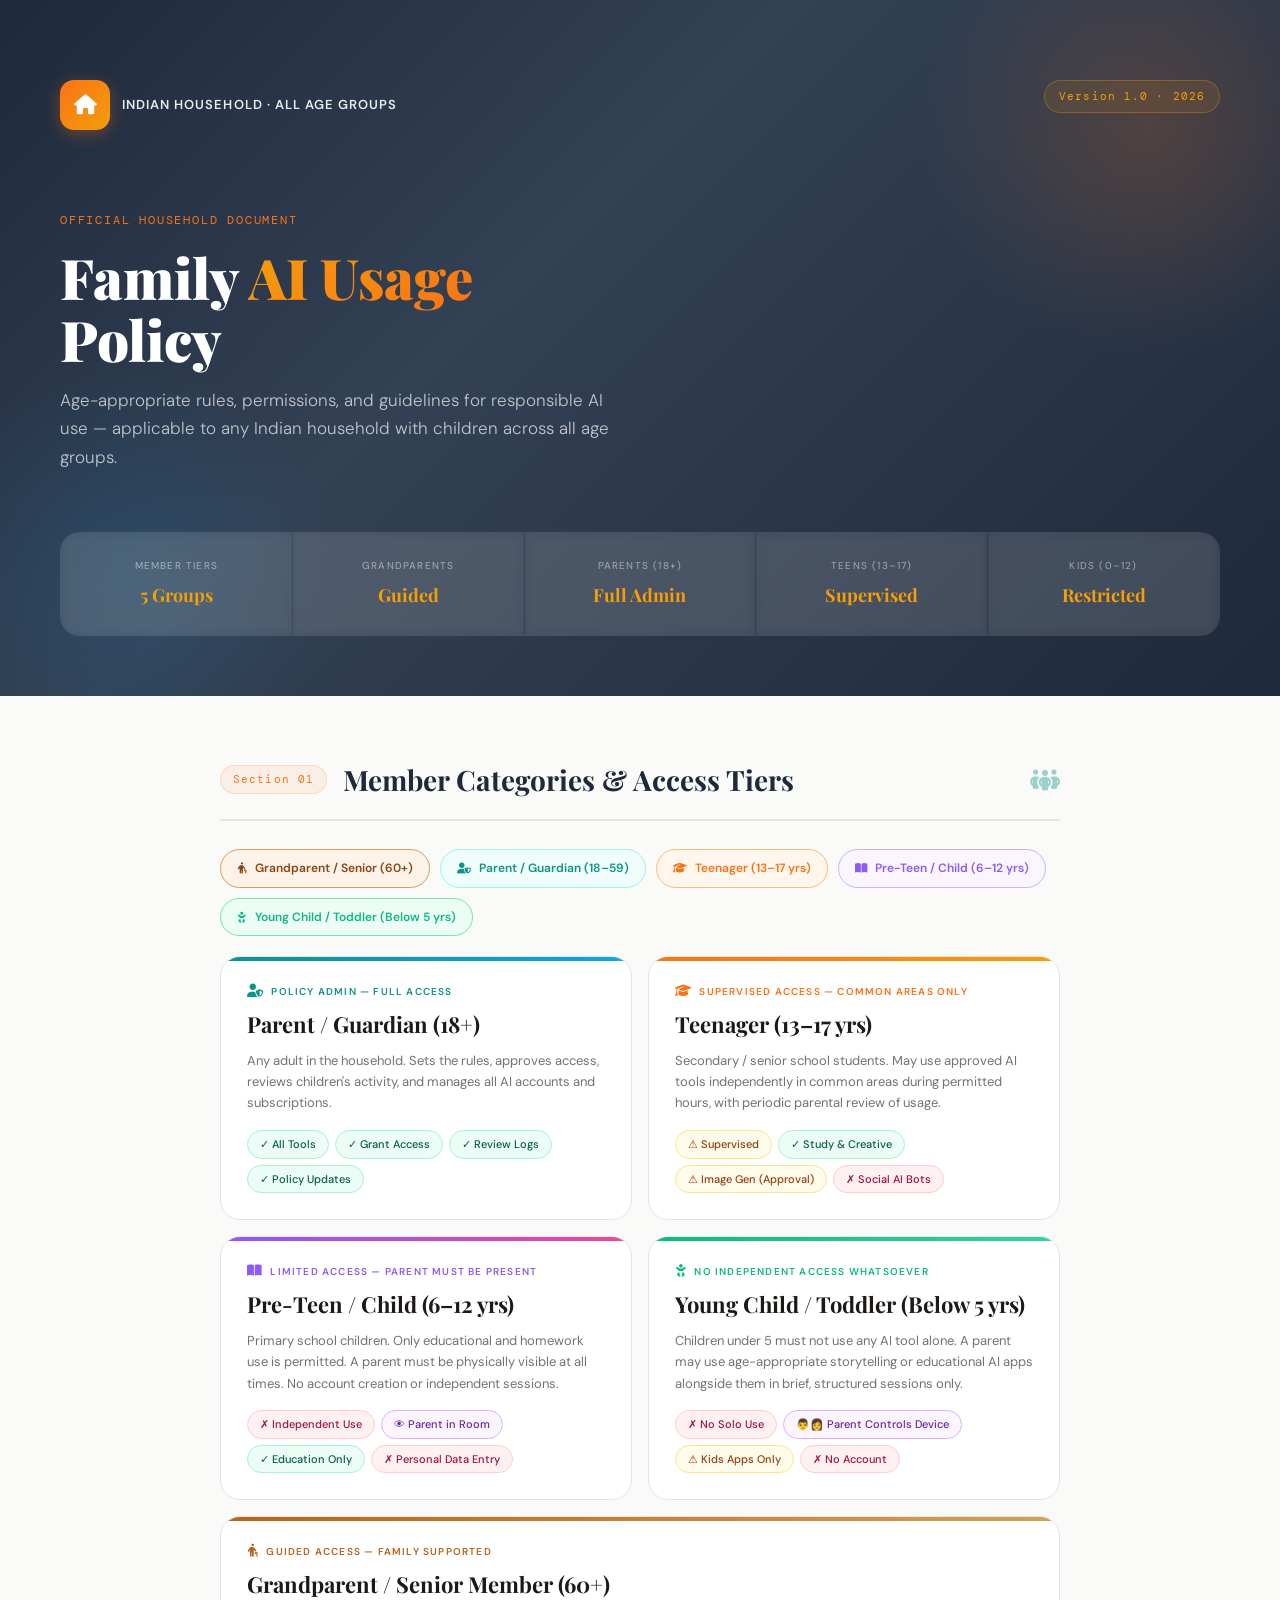
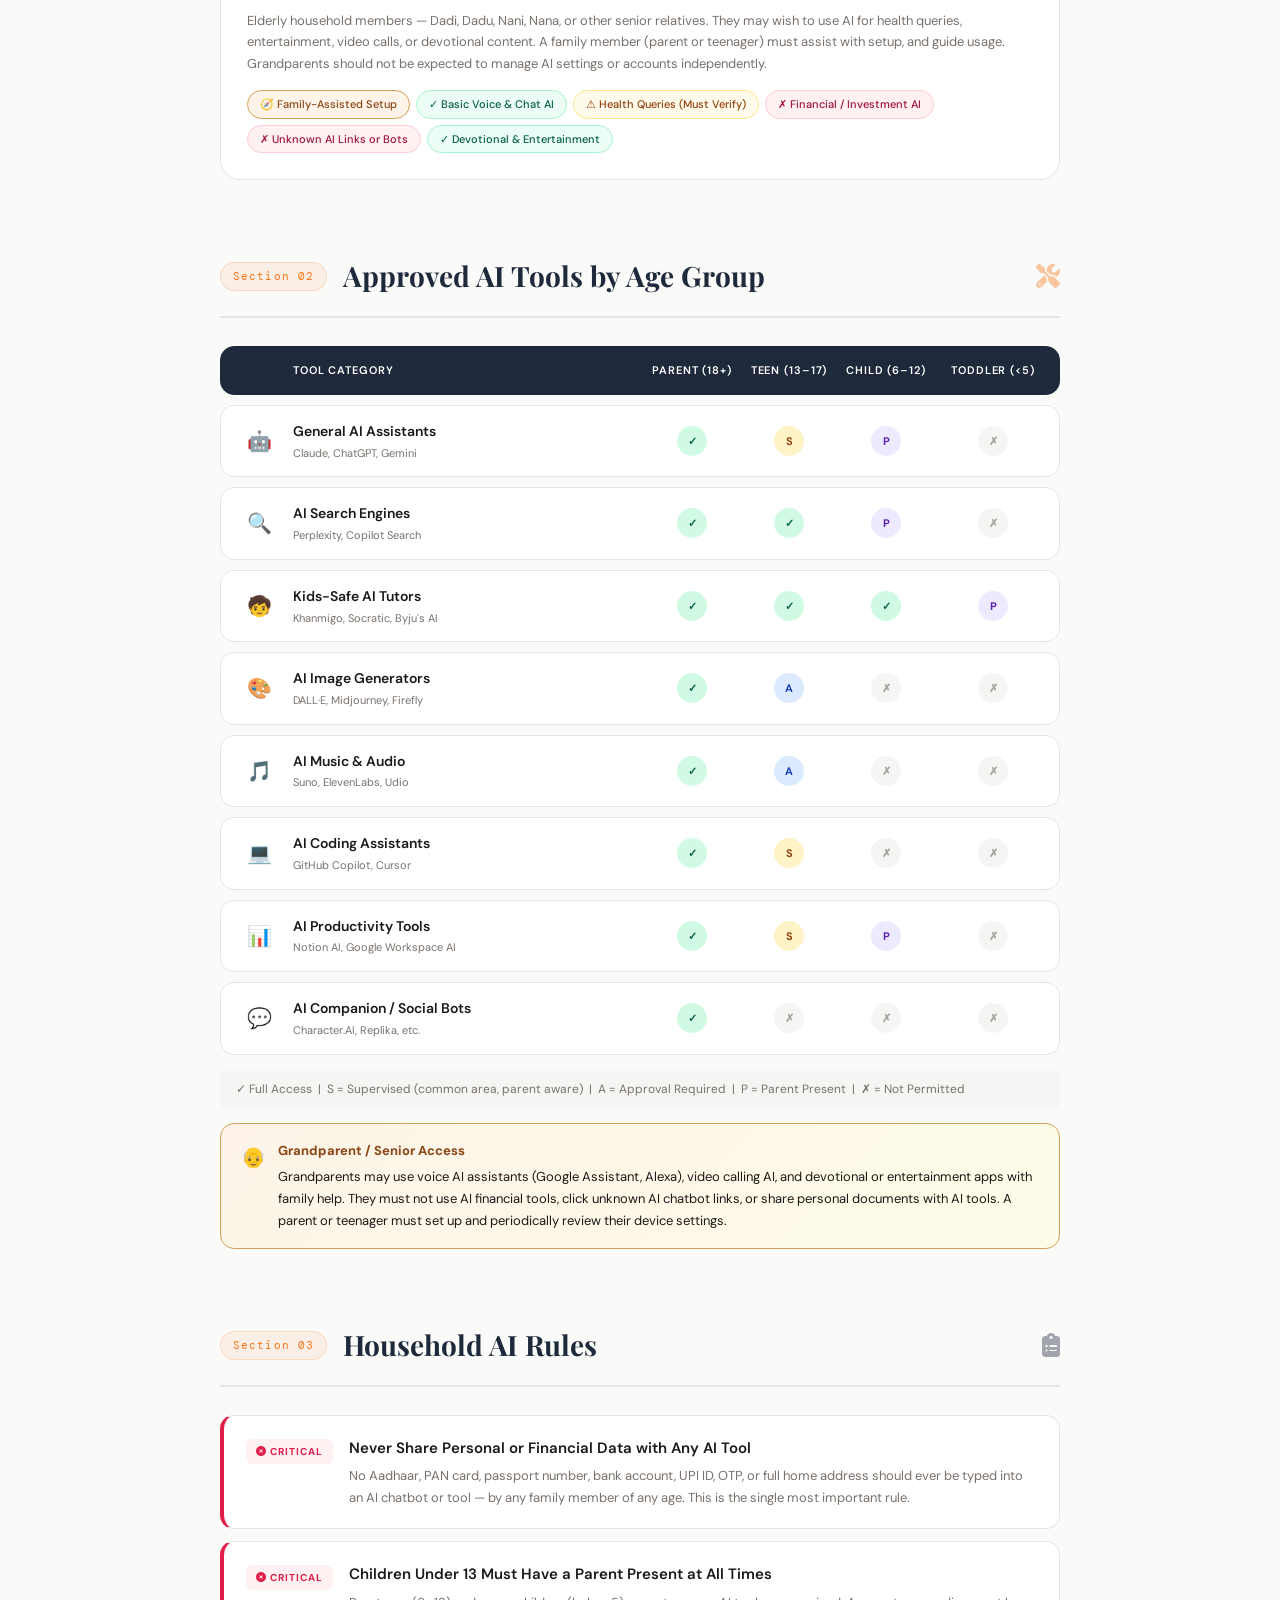
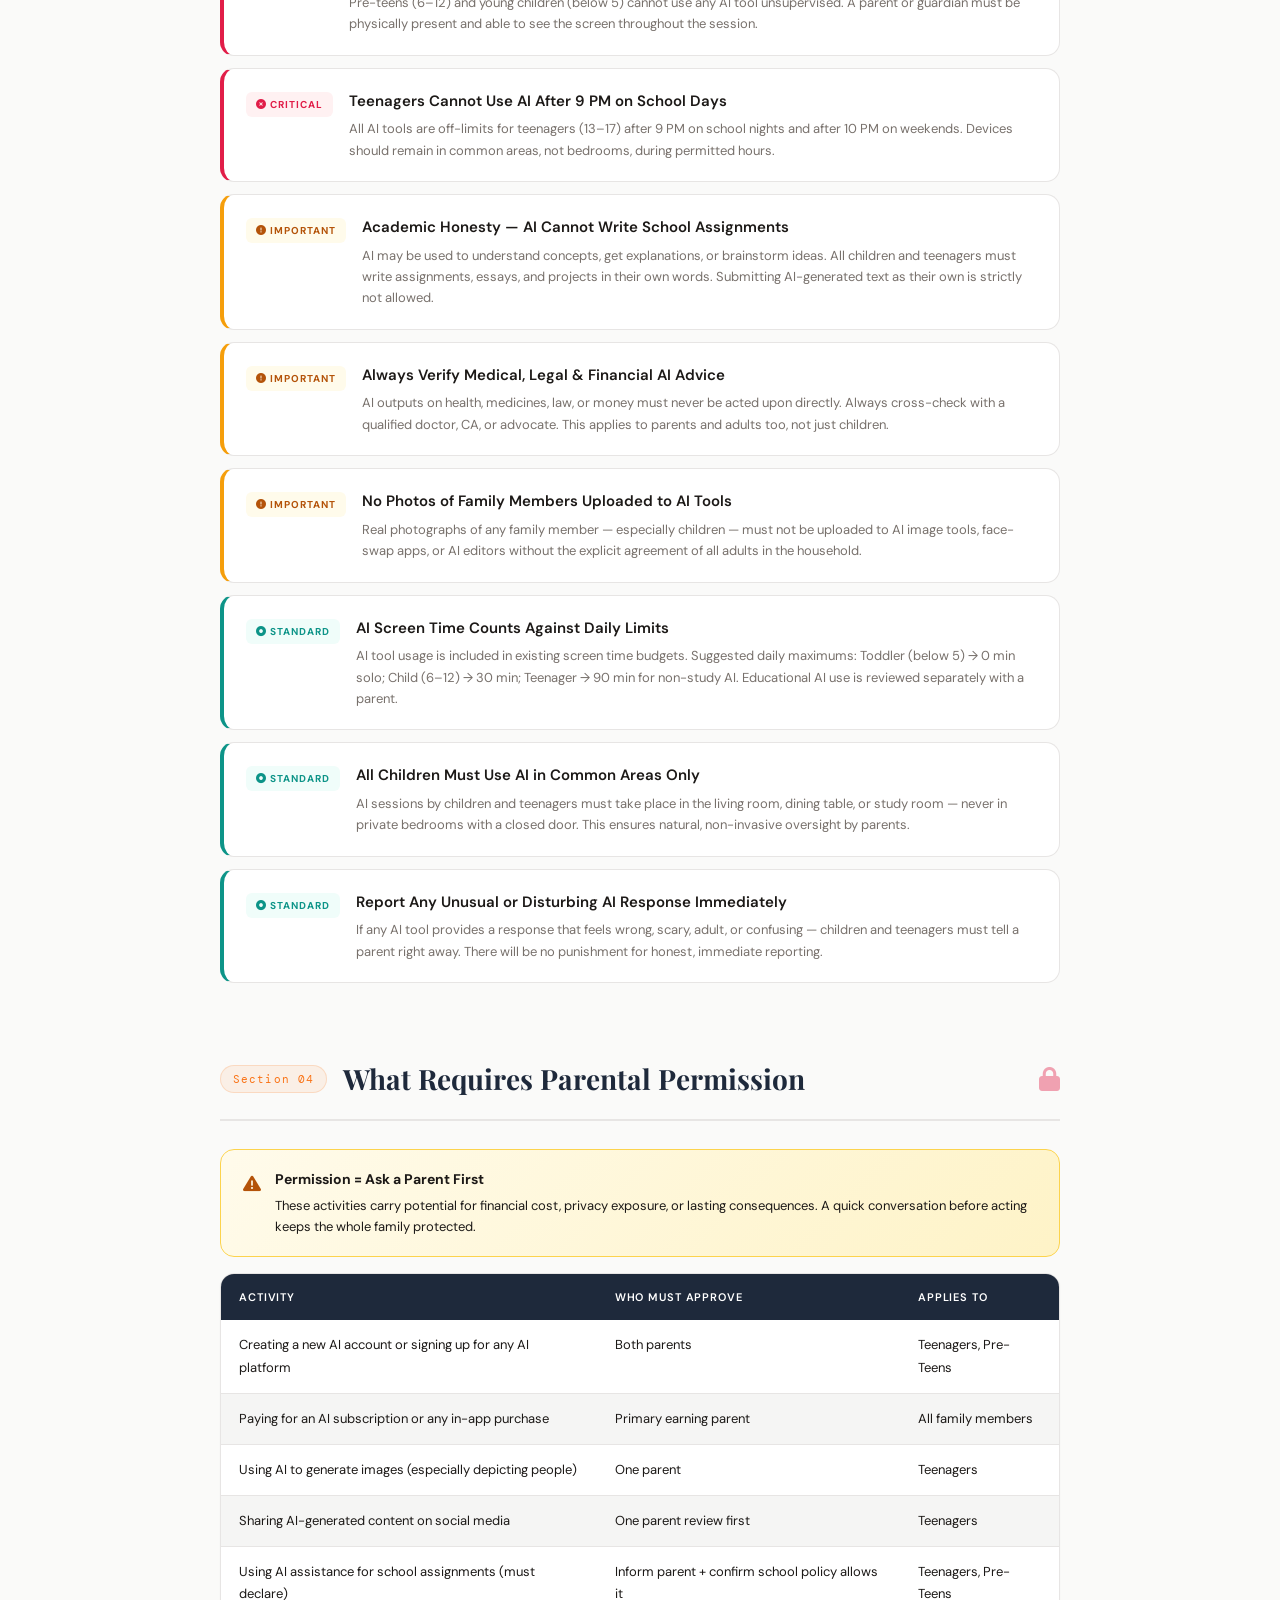
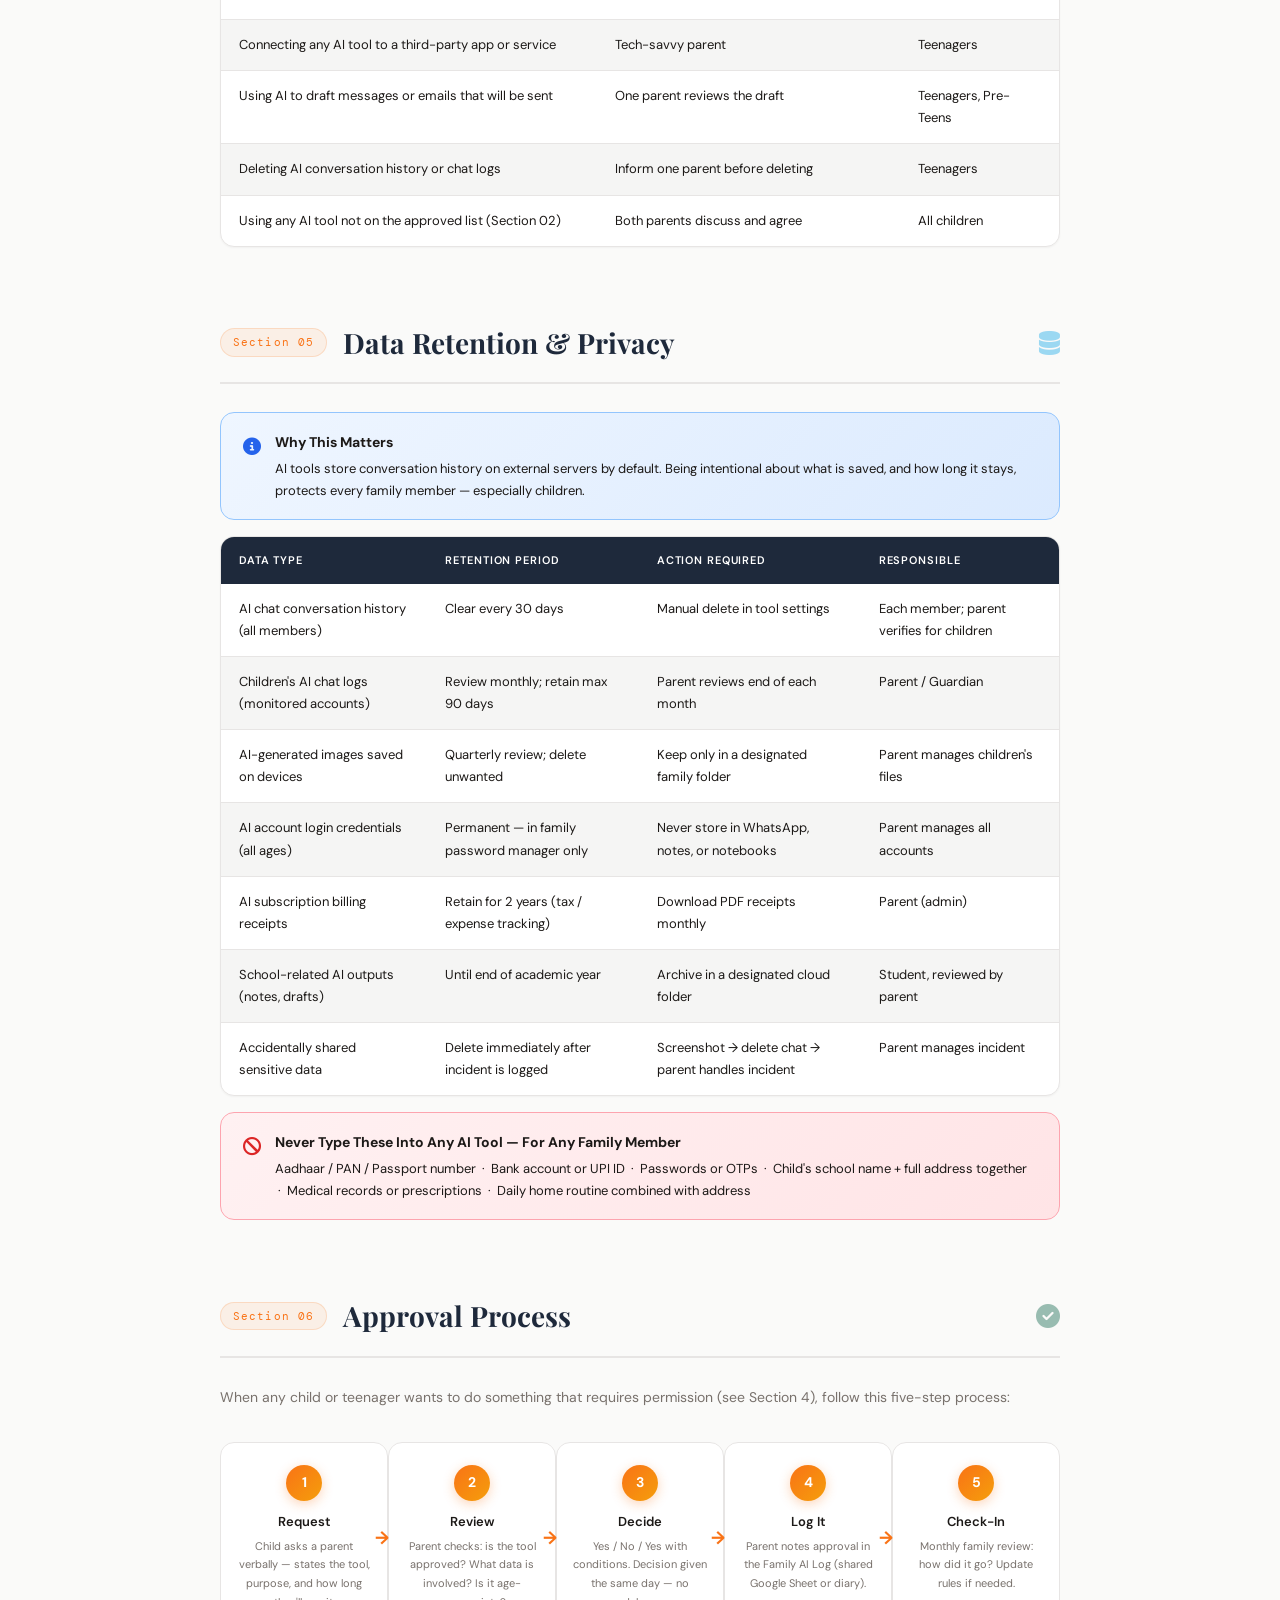
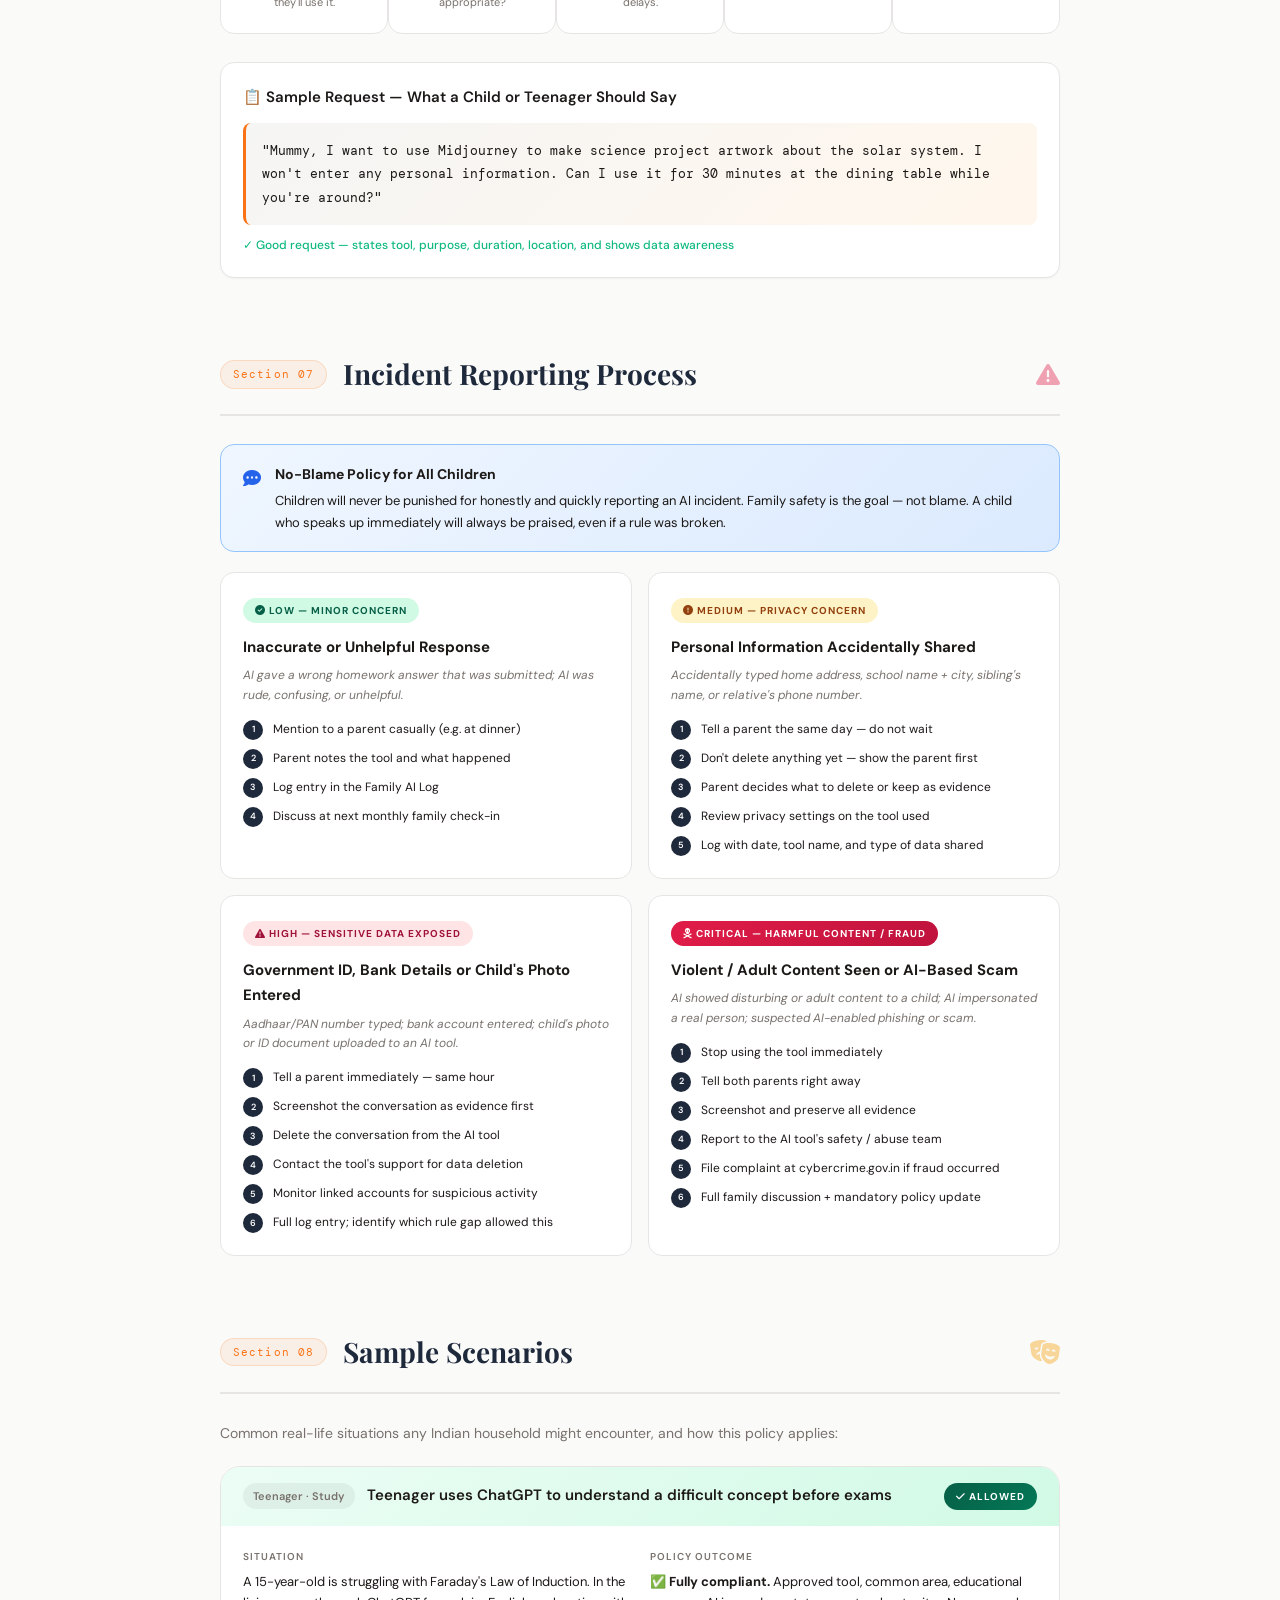
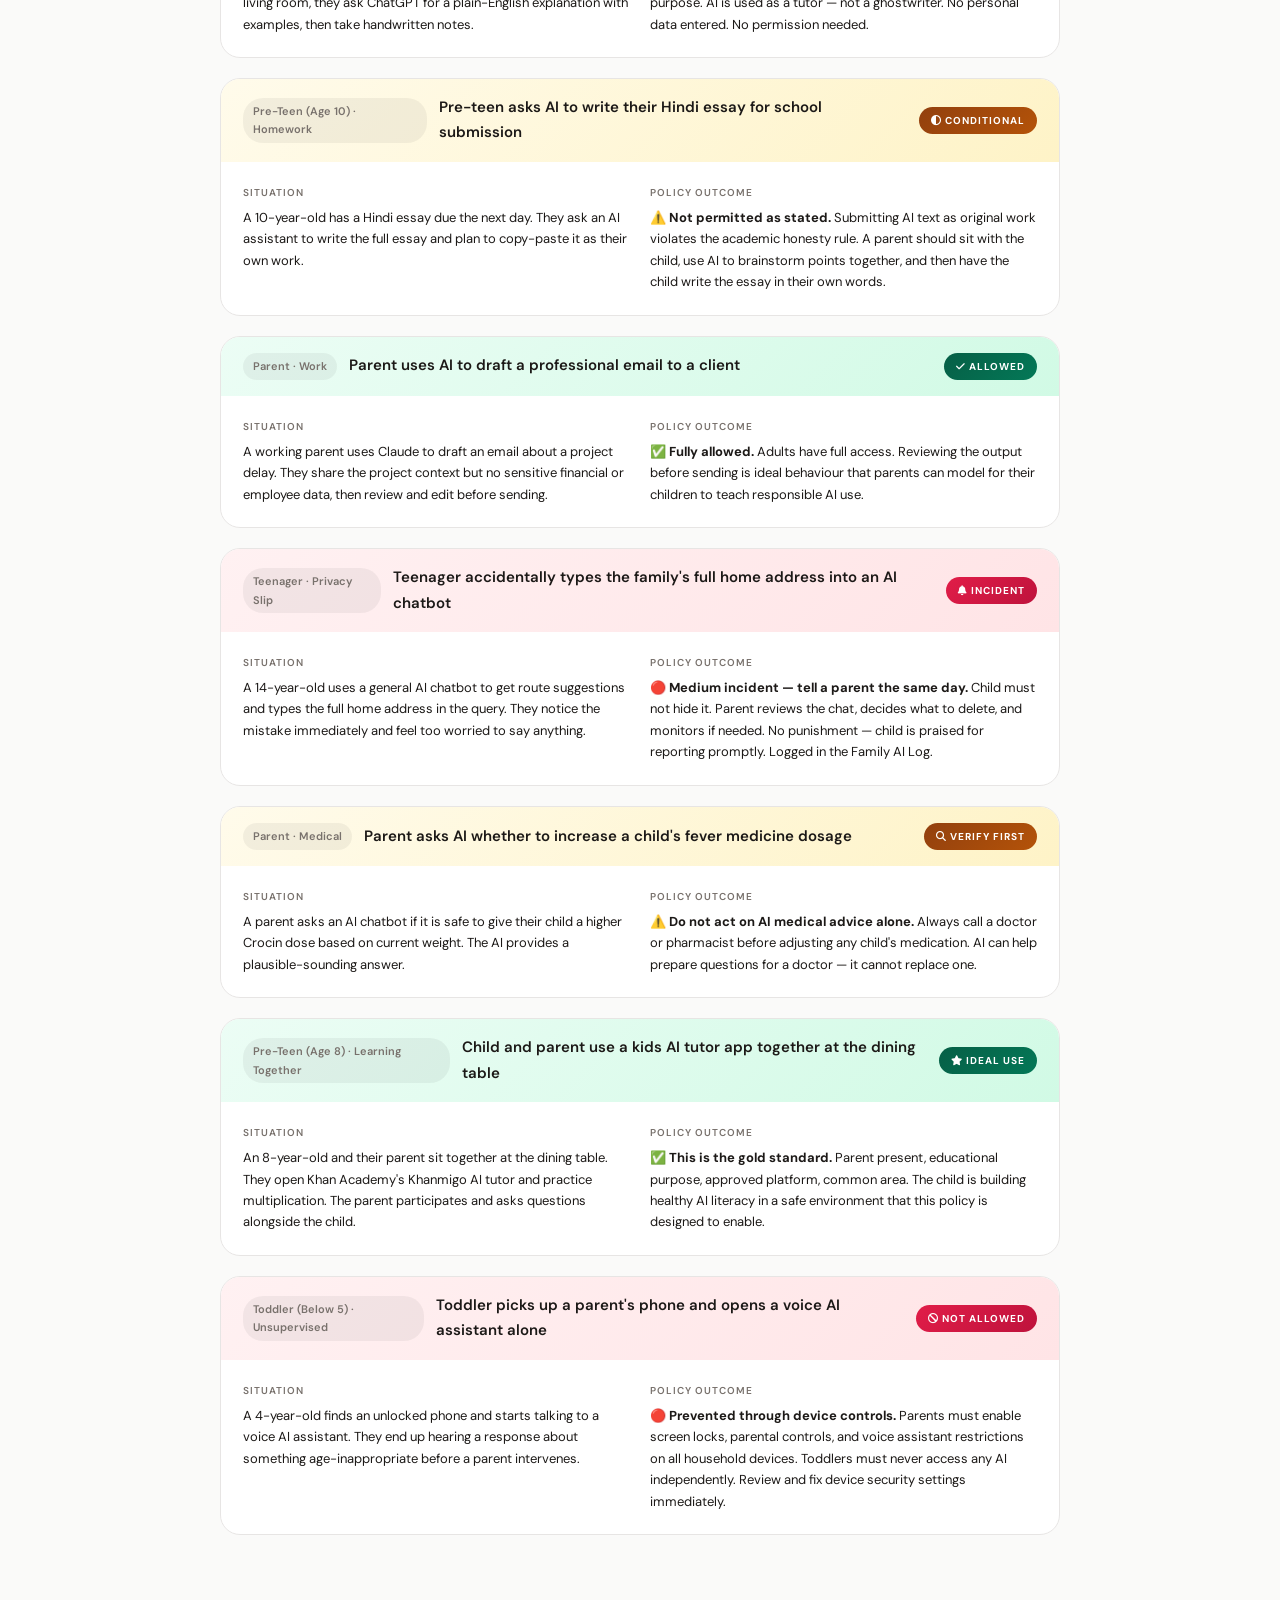
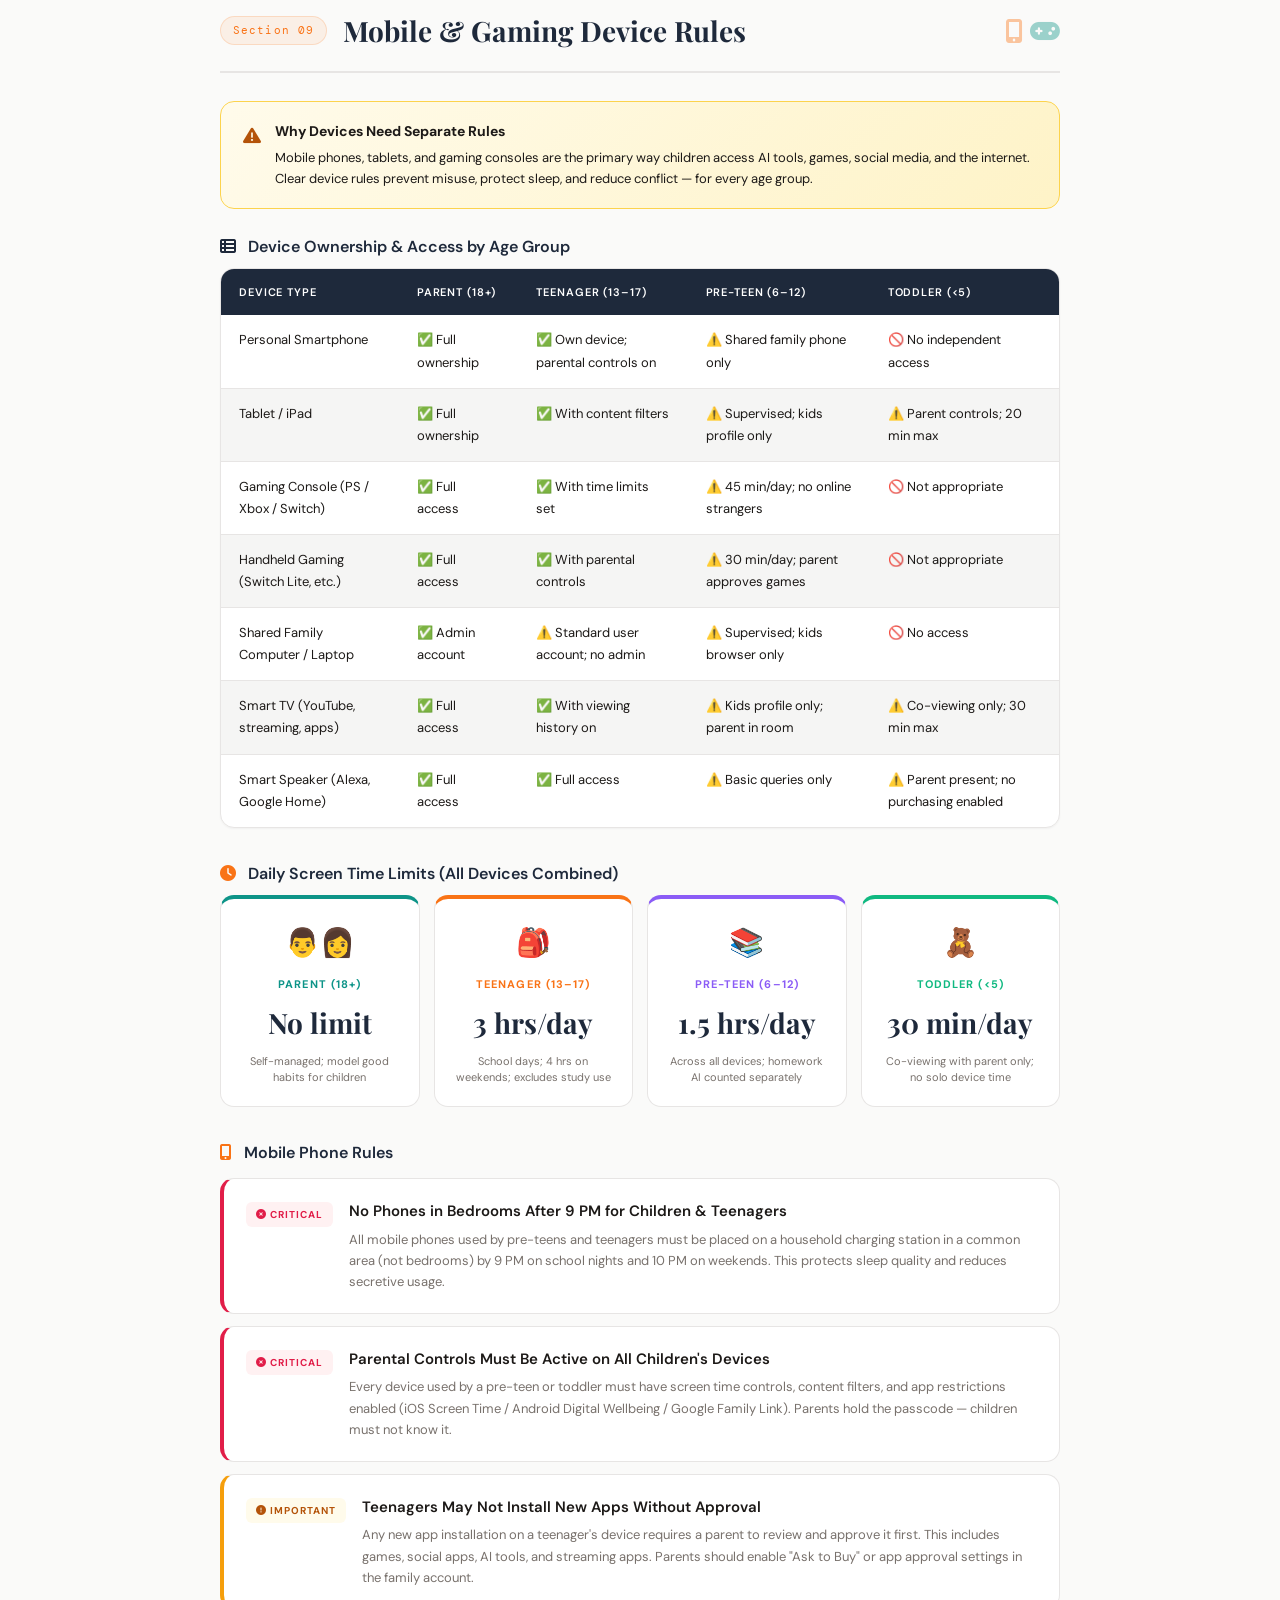
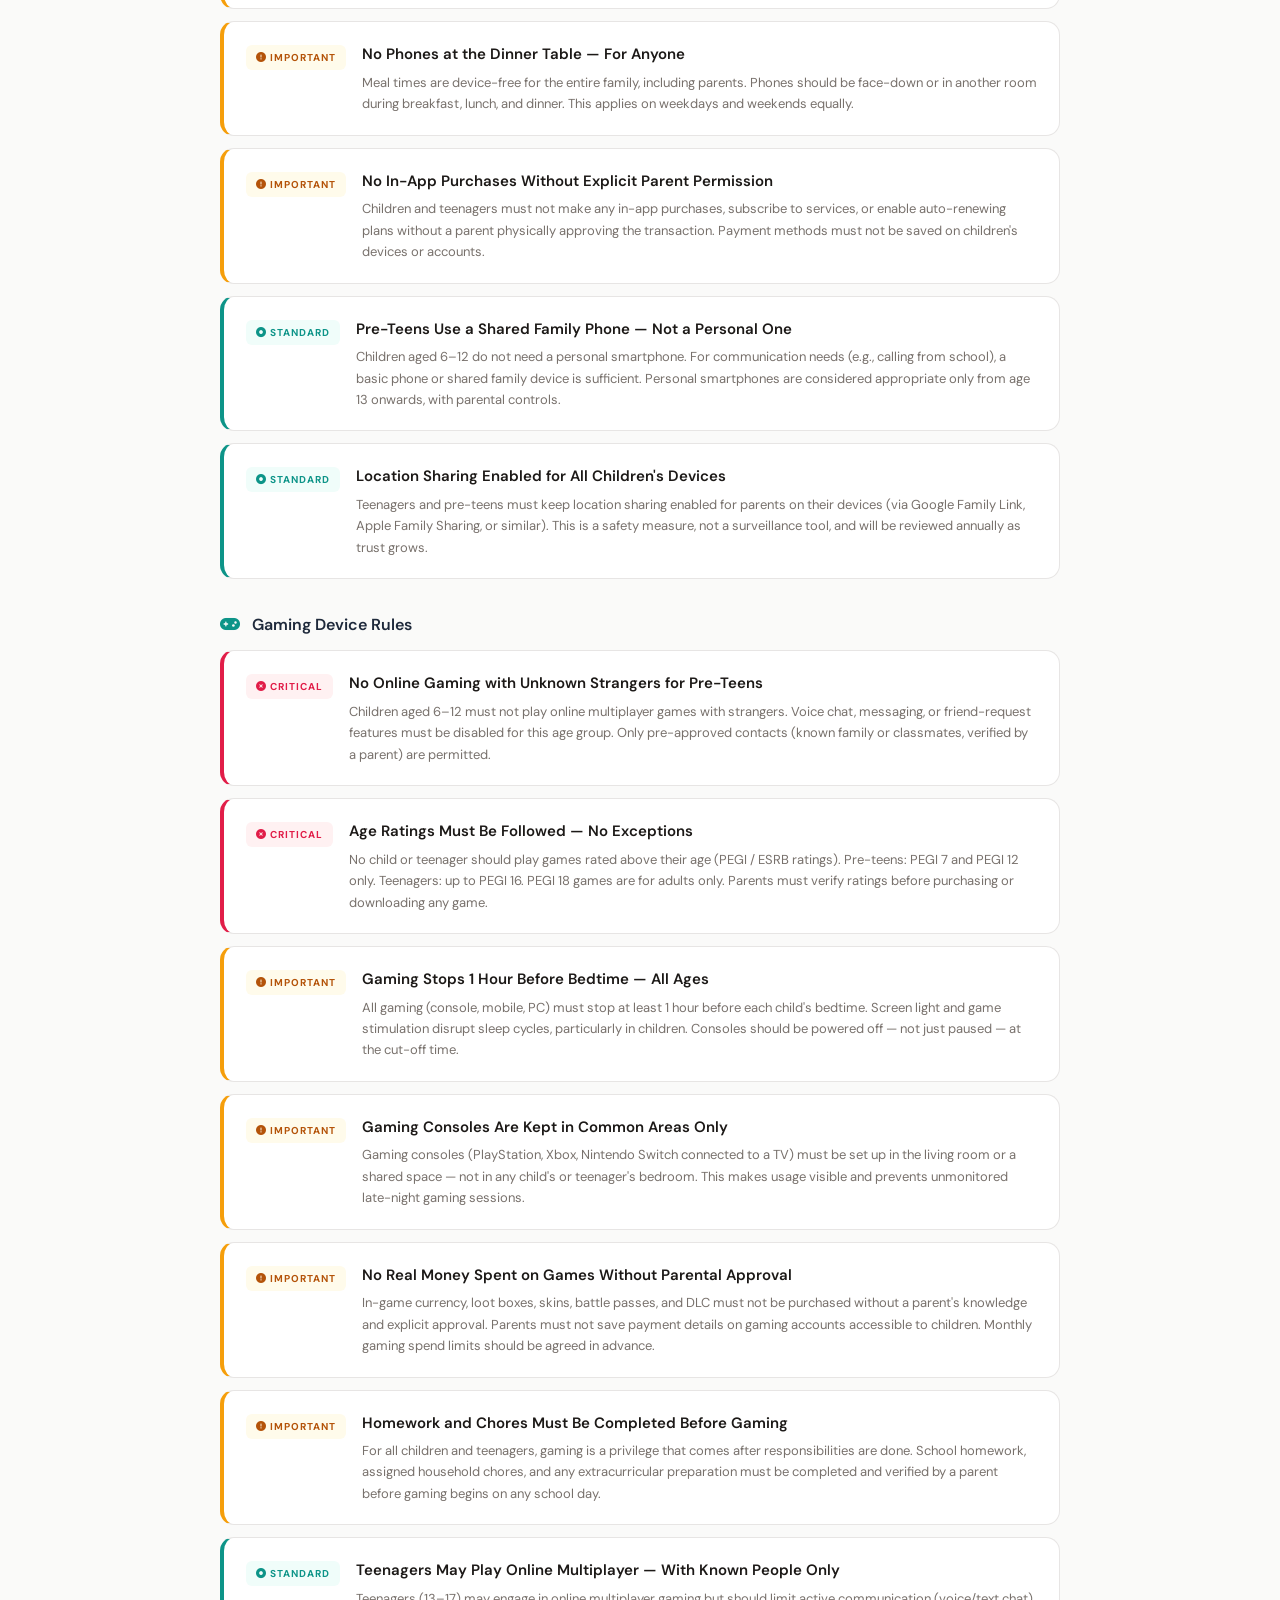
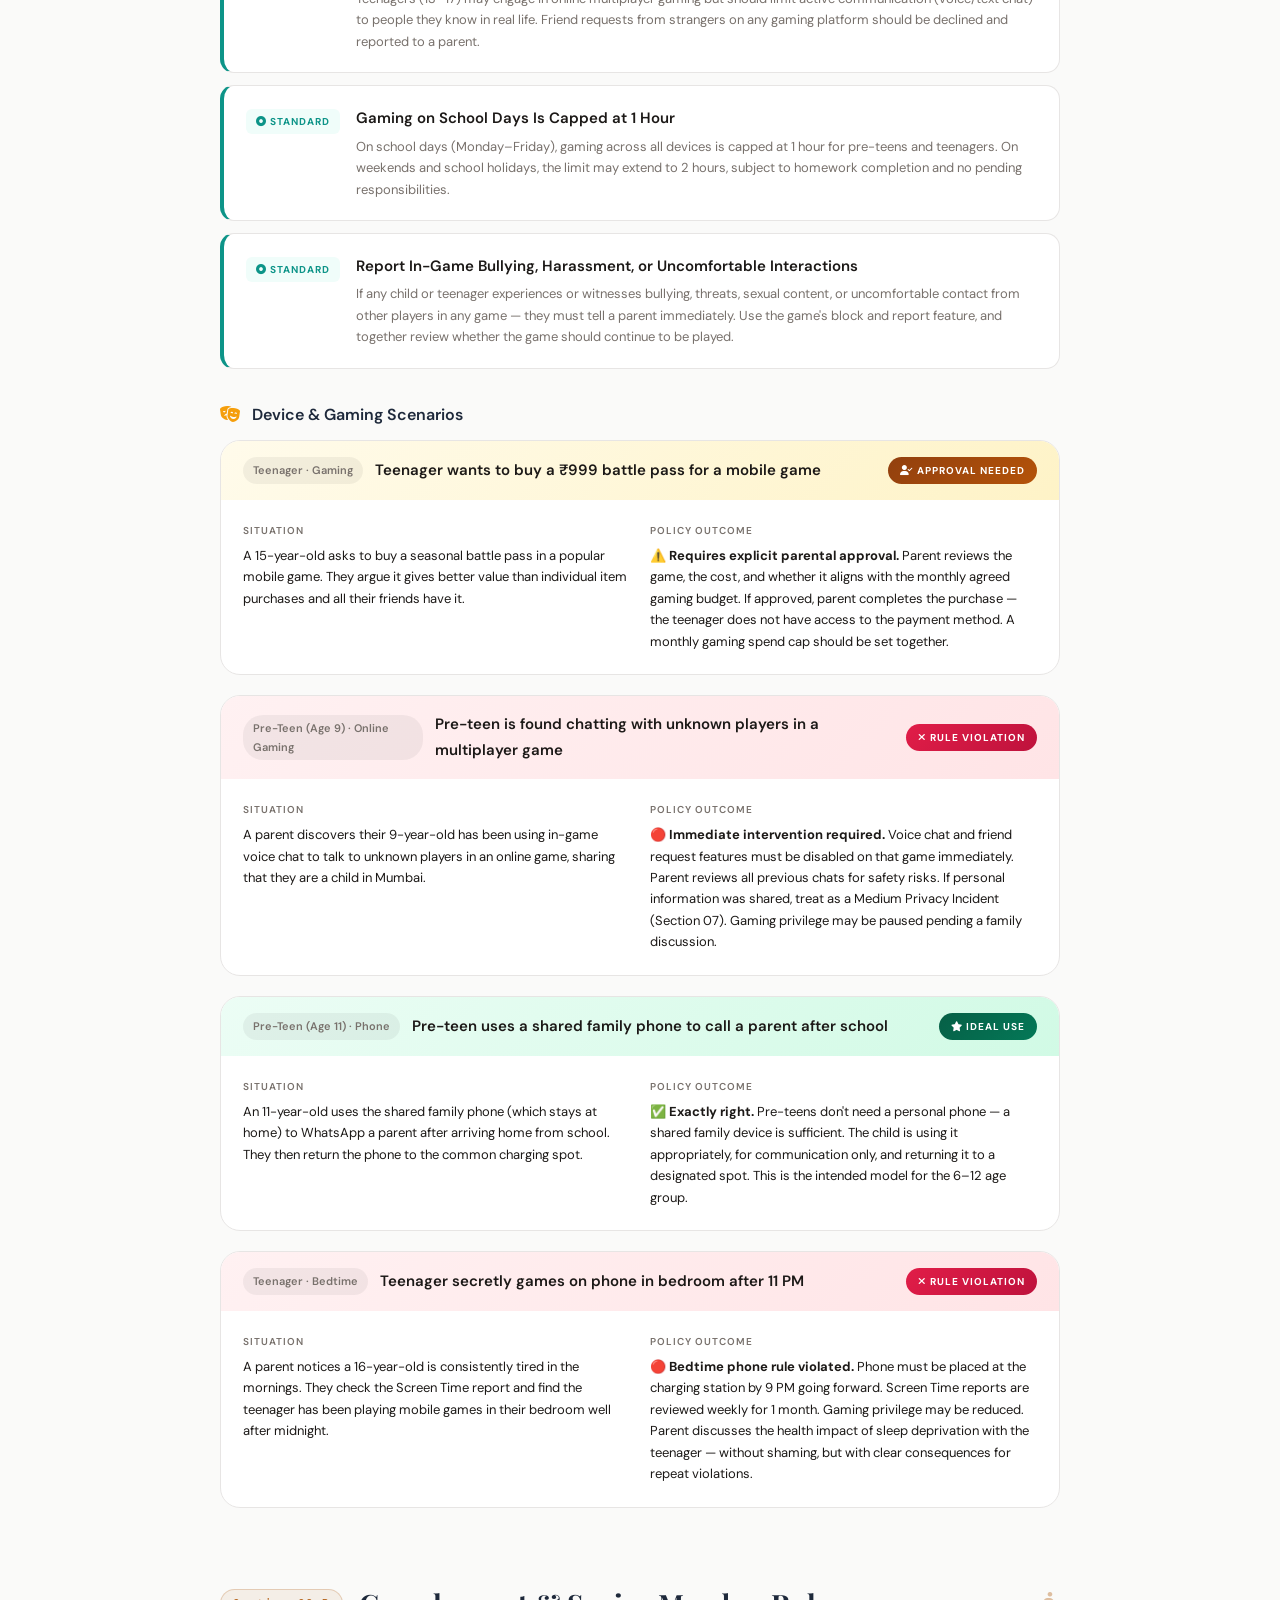
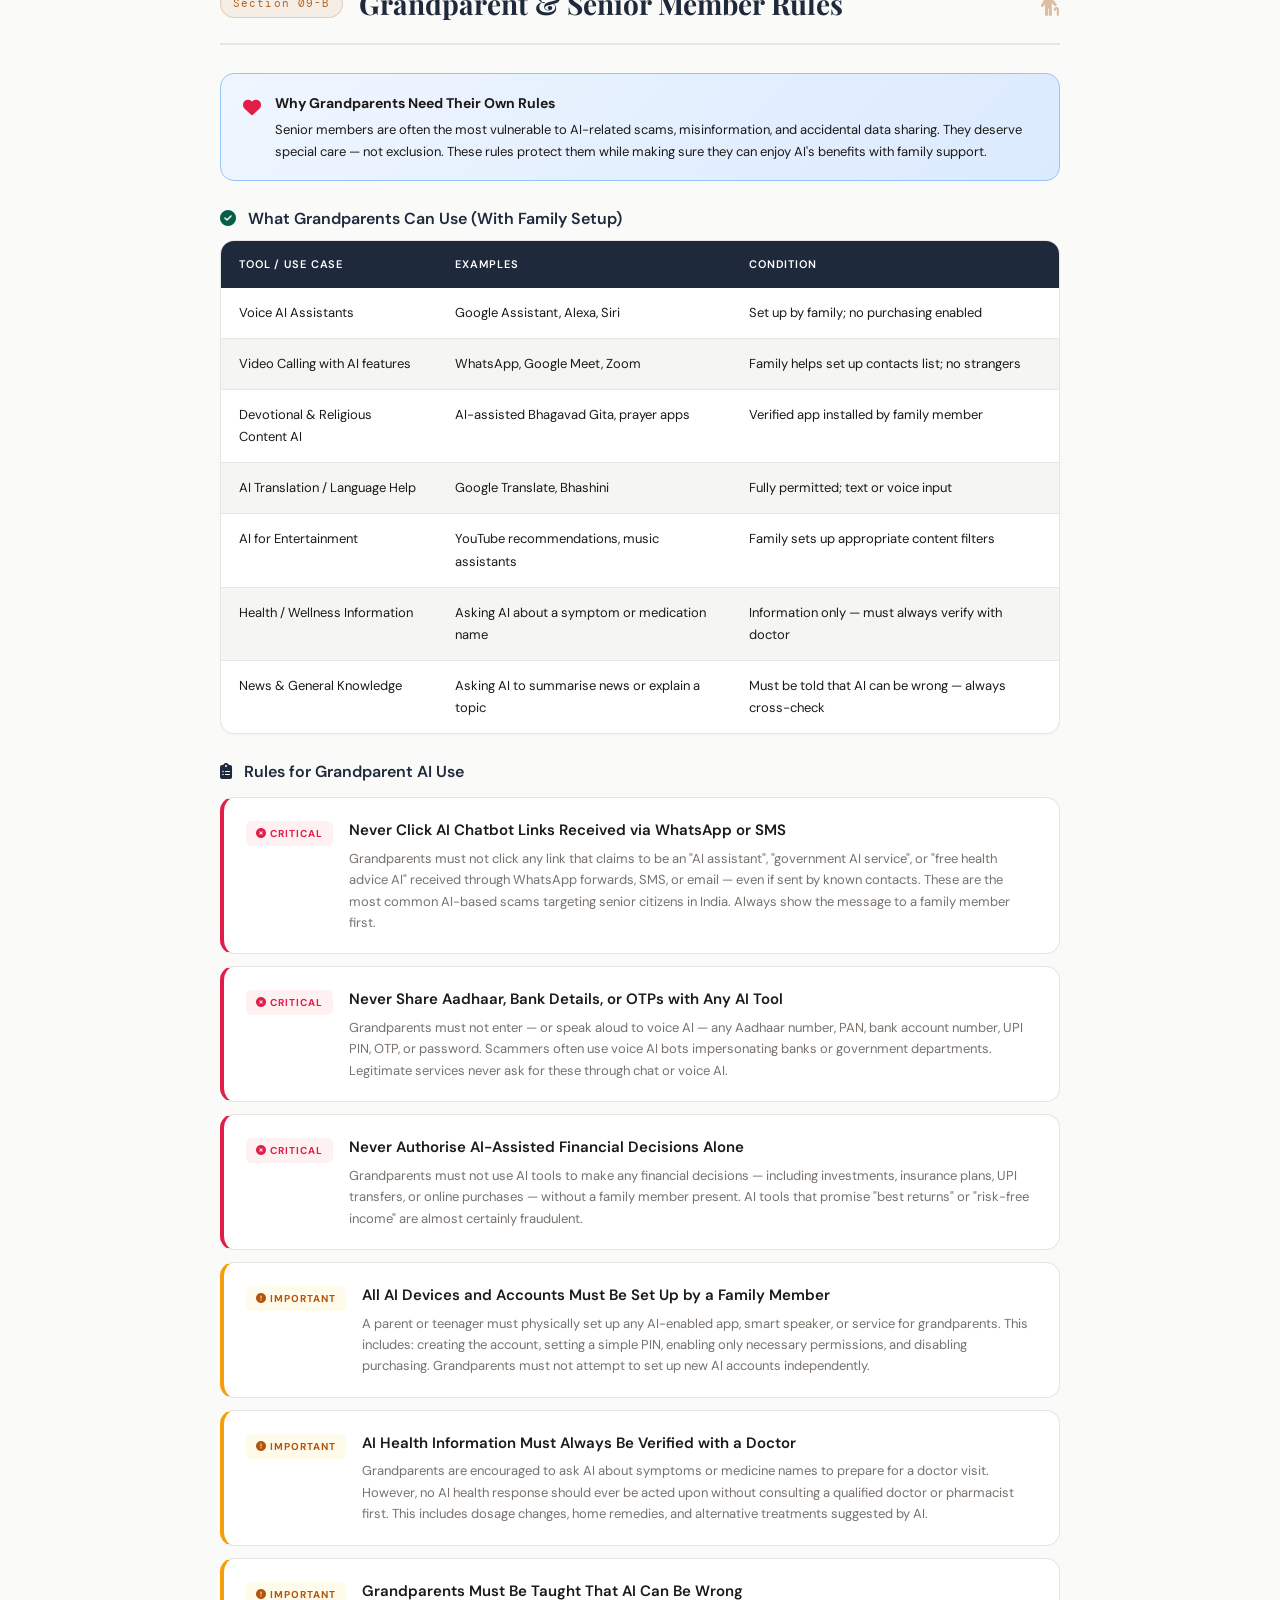
==== commit 14150e0d: "fix: add dates updated" ====
--- a/index.html
+++ b/index.html
@@ -3,7 +3,7 @@
 <head>
 <meta charset="UTF-8">
 <meta name="viewport" content="width=device-width, initial-scale=1.0">
-<title>Indian Household AI Policy 2025</title>
+<title>Indian Household AI Policy 2026</title>
 <meta name="theme-color" content="#1E293B">
 <link href="https://fonts.googleapis.com/css2?family=Playfair+Display:wght@400;700;900&family=DM+Sans:wght@300;400;500;600&family=DM+Mono:wght@400;500&display=swap" rel="stylesheet">
 <link rel="stylesheet" href="https://cdnjs.cloudflare.com/ajax/libs/font-awesome/6.5.1/css/all.min.css">
@@ -18,7 +18,7 @@
       <div class="badge-icon"><i class="fa-solid fa-house"></i></div>
       <div class="badge-text">Indian Household · All Age Groups</div>
     </div>
-    <div class="version-tag">Version 1.0 · 2025</div>
+    <div class="version-tag">Version 1.0 · 2026</div>
   </div>
   <div class="cover-title">
     <div class="eyebrow">Official Household Document</div>
@@ -968,7 +968,7 @@
   <div class="policy-footer__col">
     <div class="policy-footer__brand-title">Family AI Usage Policy</div>
     <div class="policy-footer__brand-meta">
-      Version 1.0 &nbsp;·&nbsp; 2025<br>
+      Version 1.0 &nbsp;·&nbsp; 2026<br>
       Applicable to all household members<br>
       Review annually or after any major incident
     </div>
@@ -985,7 +985,7 @@
       <i class="fa-solid fa-house" aria-hidden="true"></i>
     </div>
     <div class="policy-footer__seal-label">Household Policy</div>
-    <div class="policy-footer__seal-sub">Indian Household · 2025</div>
+    <div class="policy-footer__seal-sub">Indian Household · 2026</div>
   </div>
 
   <!-- Right: quick contact + review reminder -->
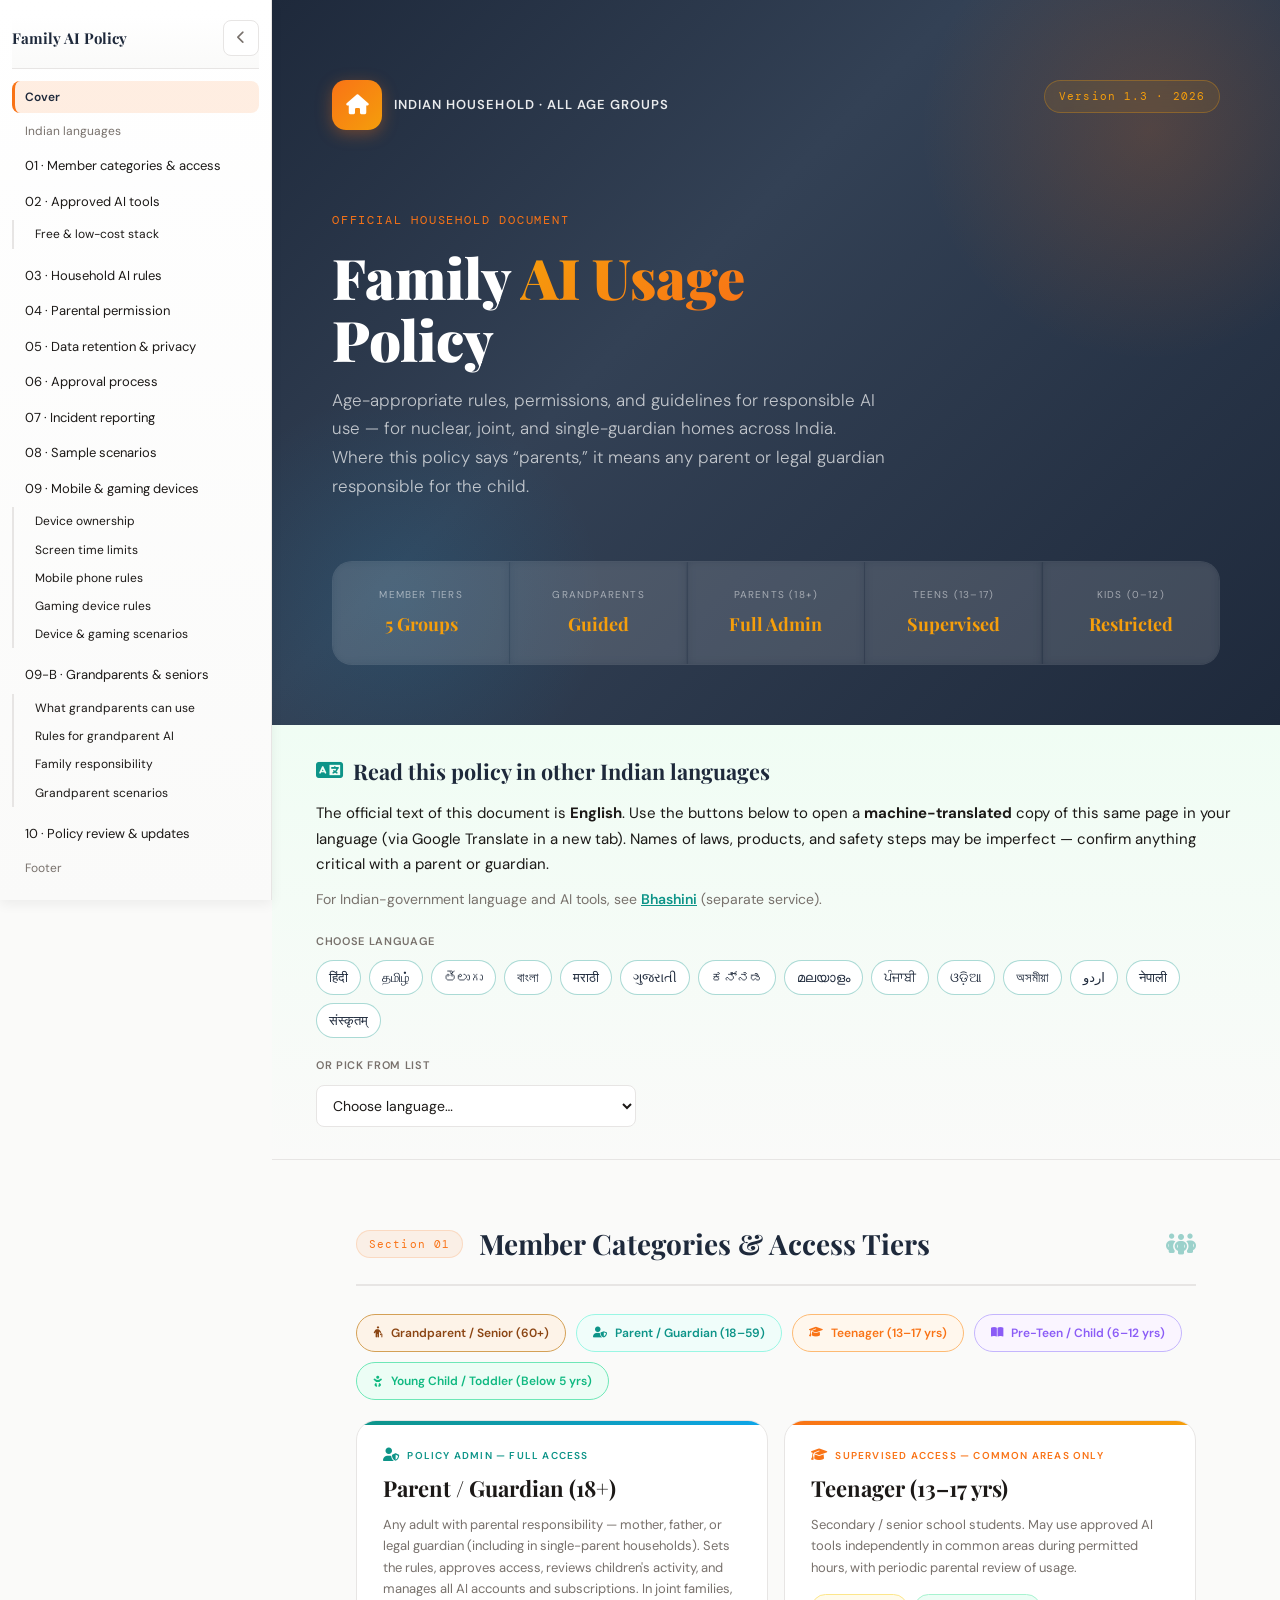
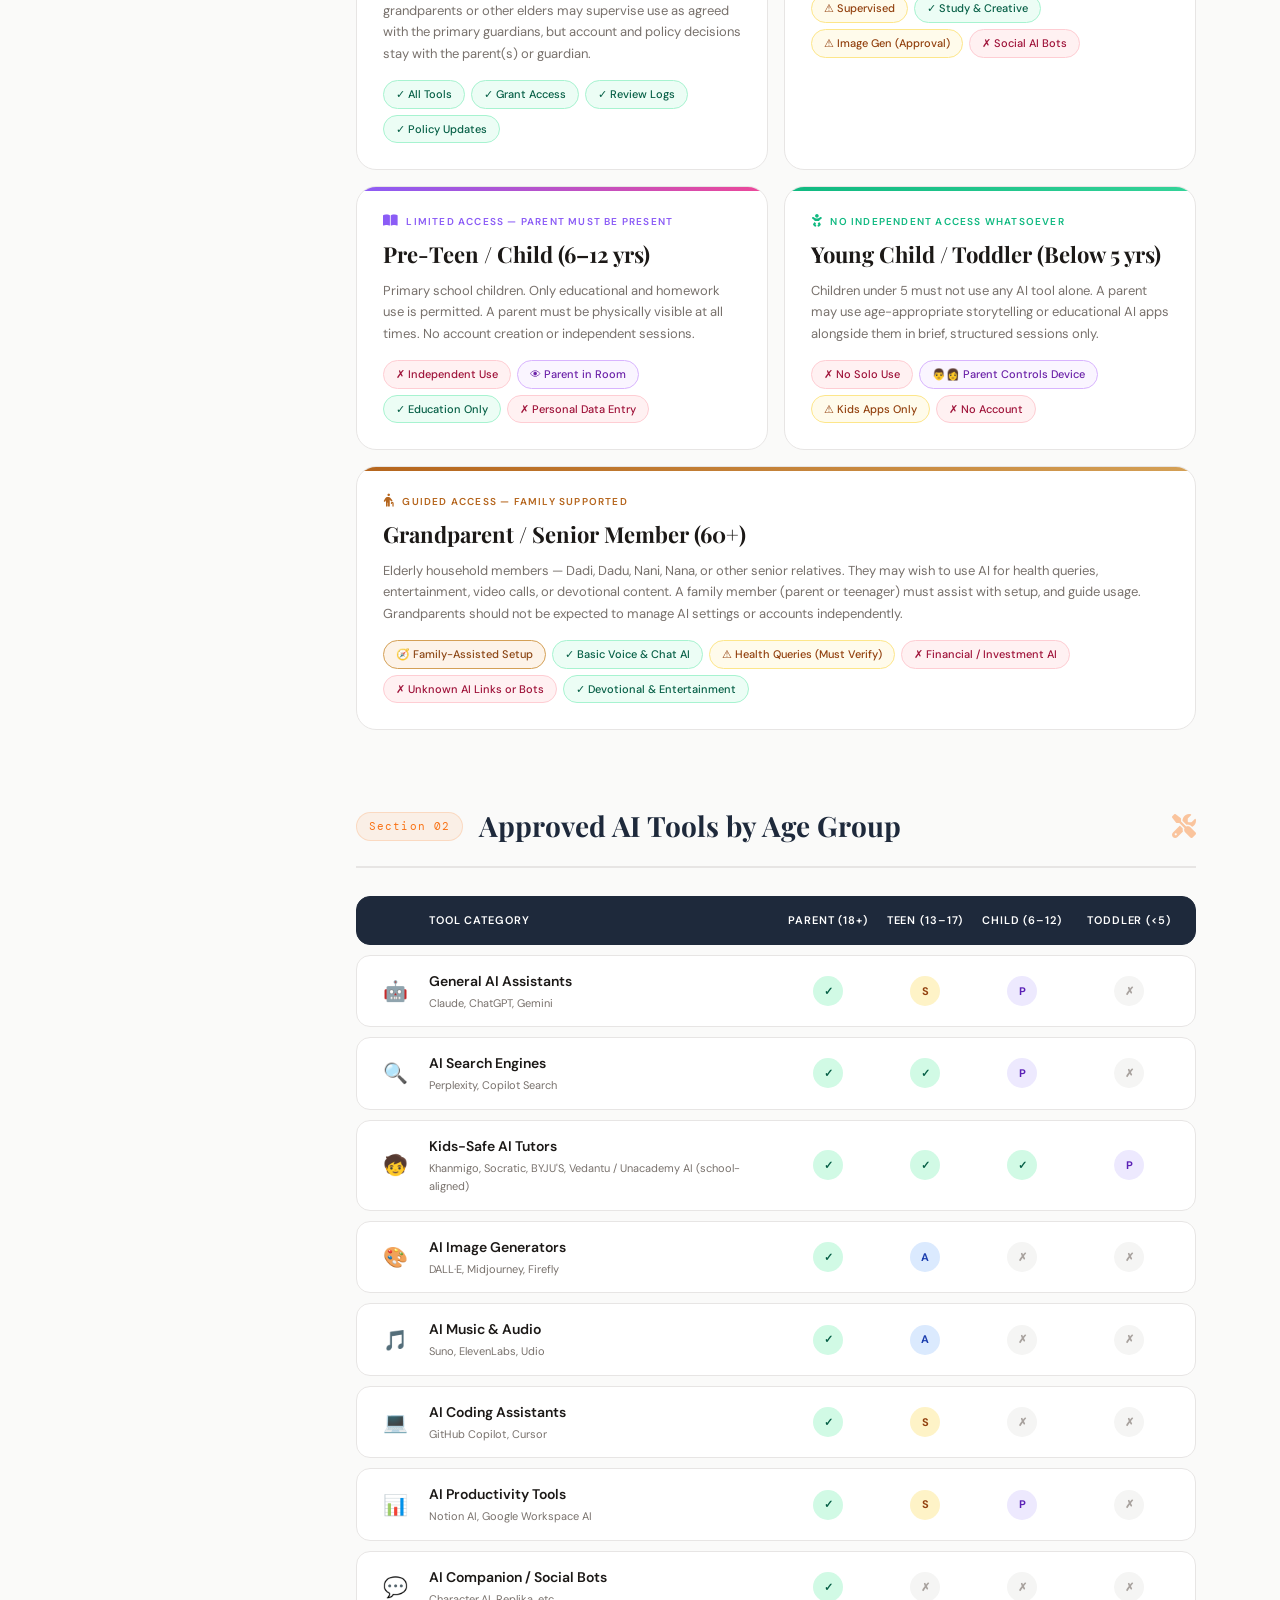
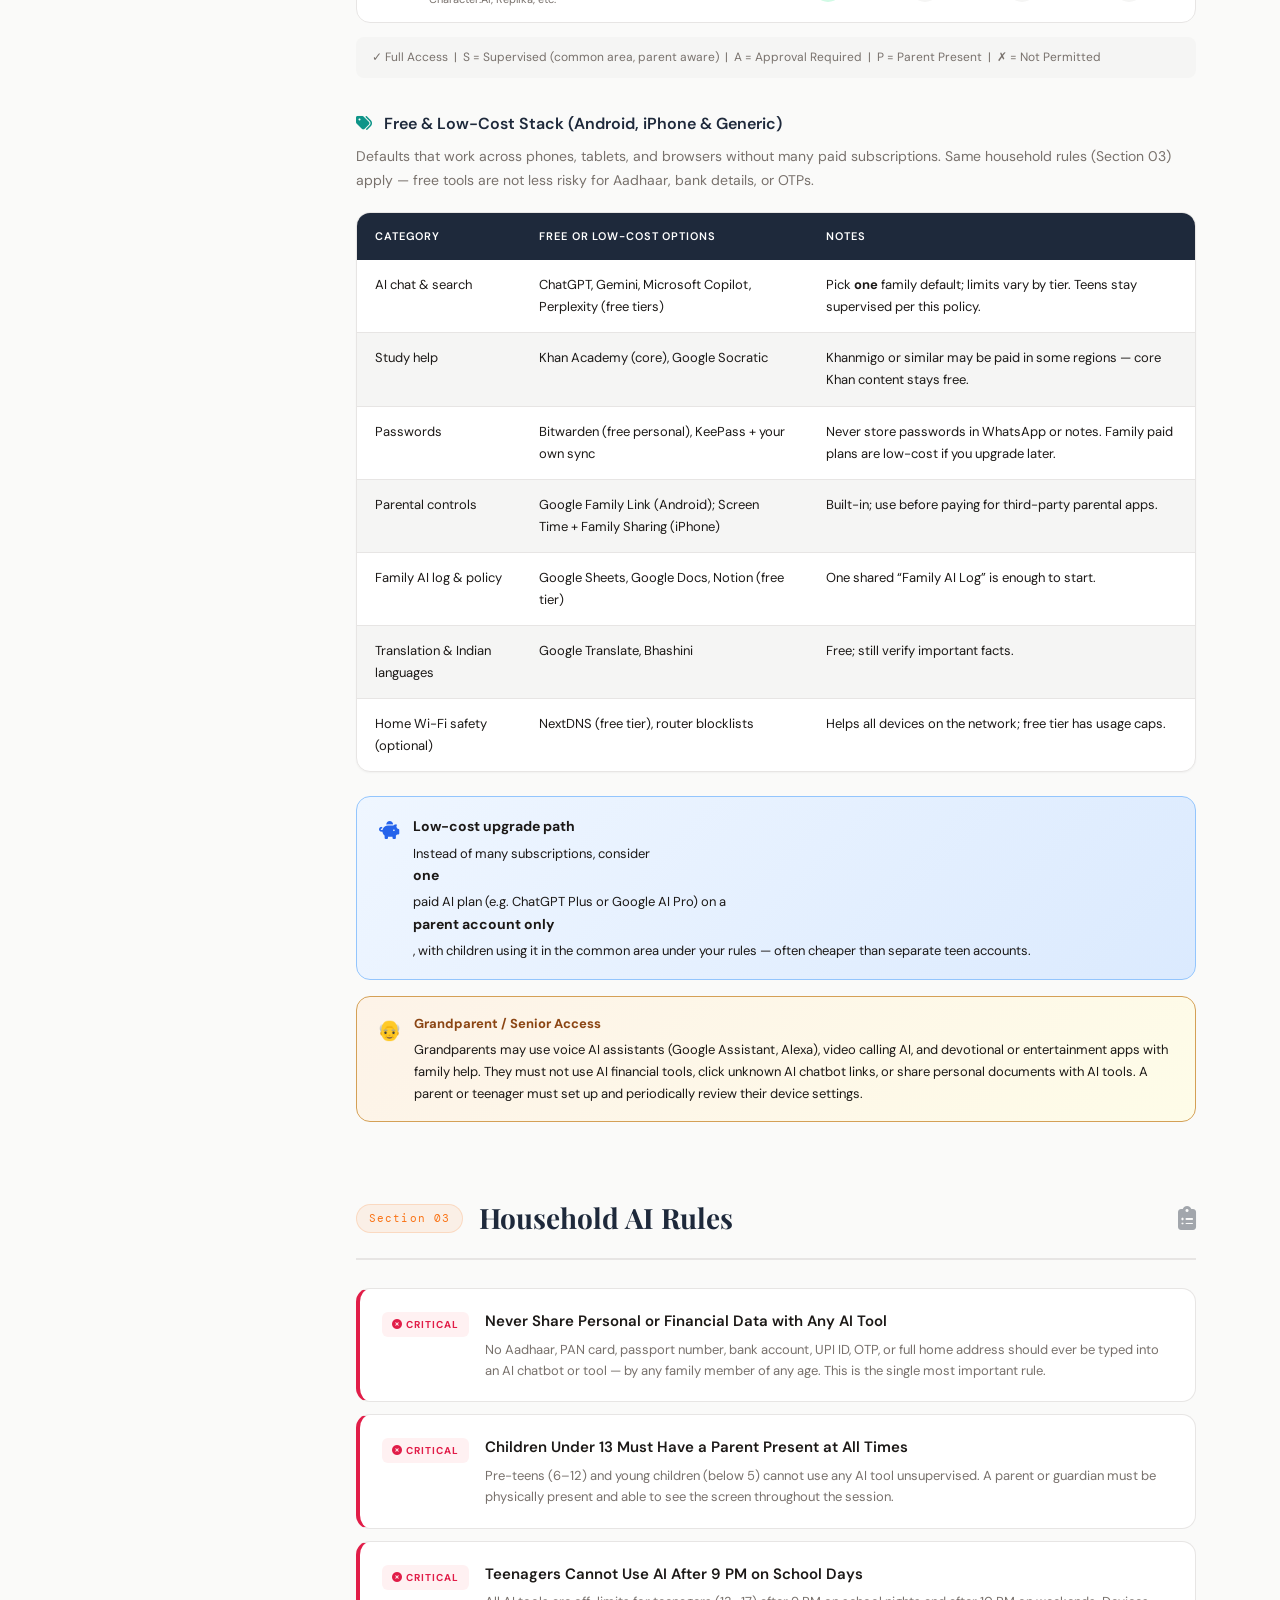
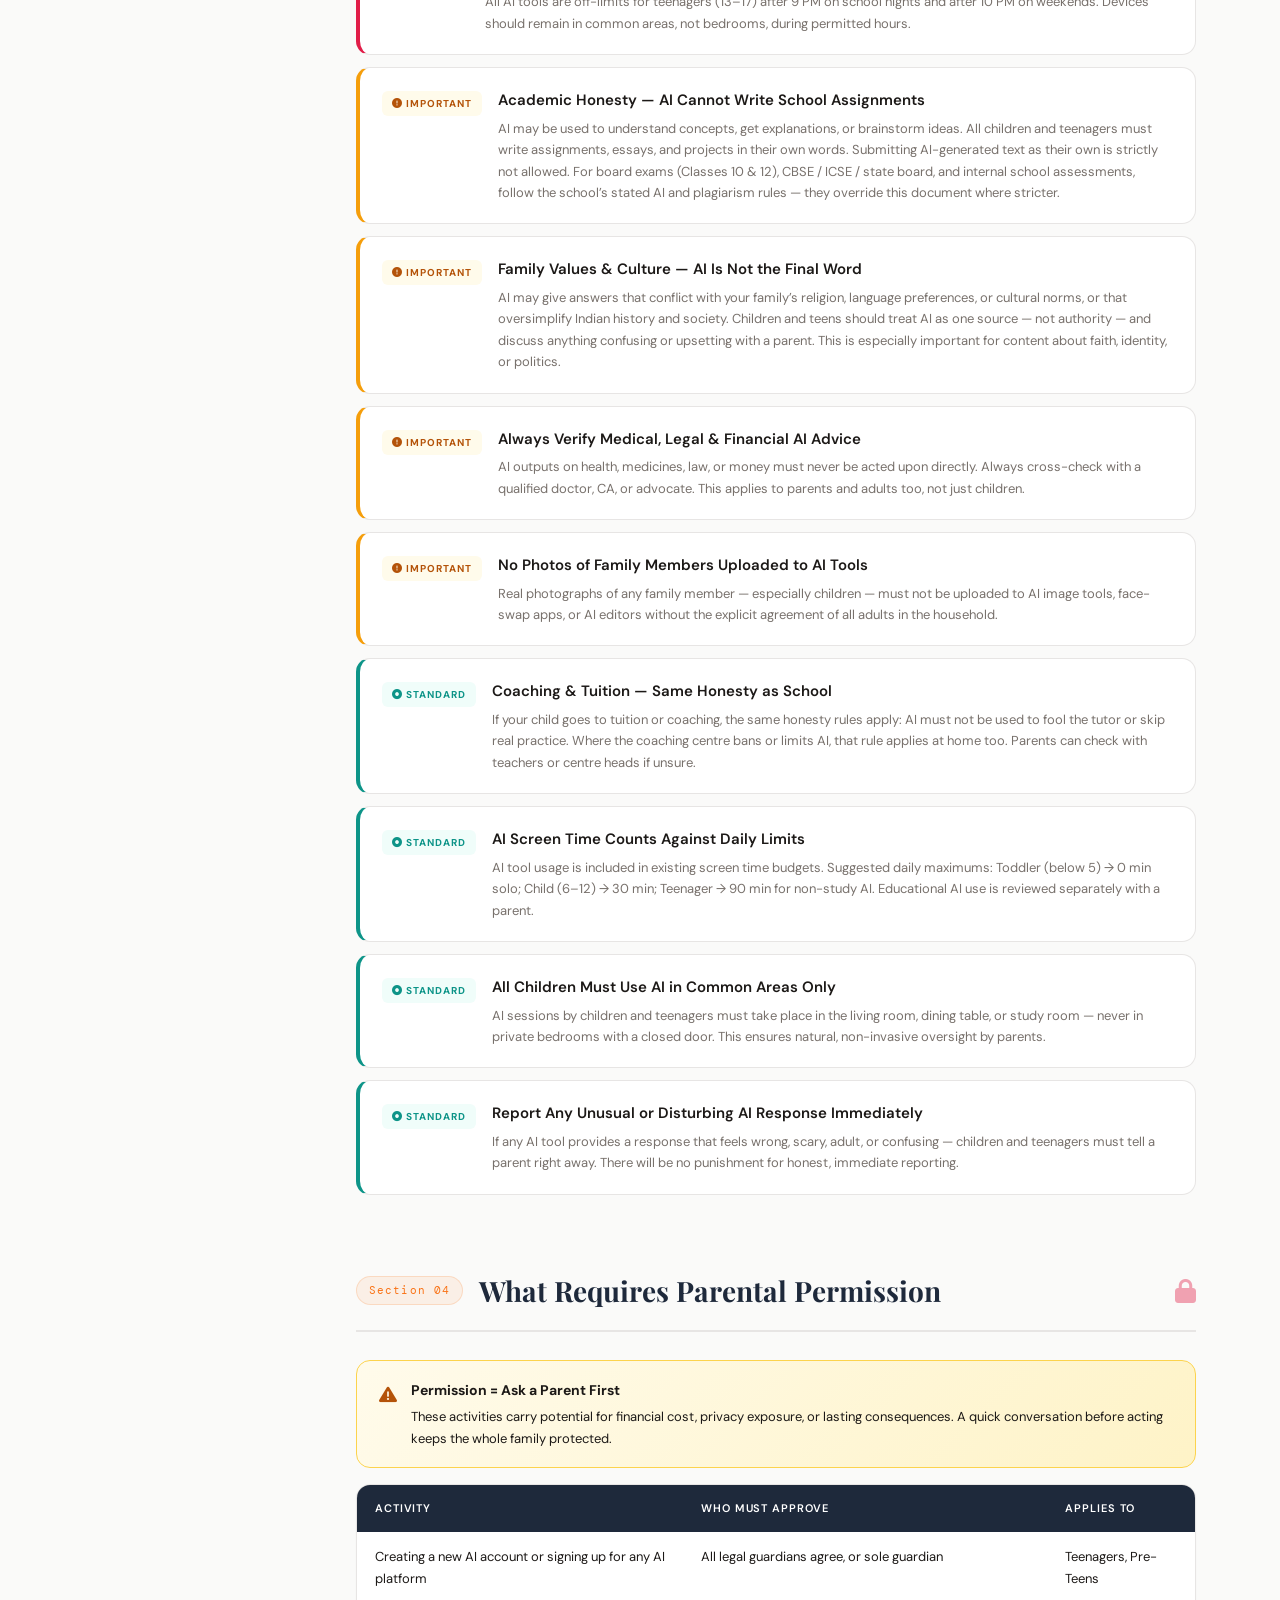
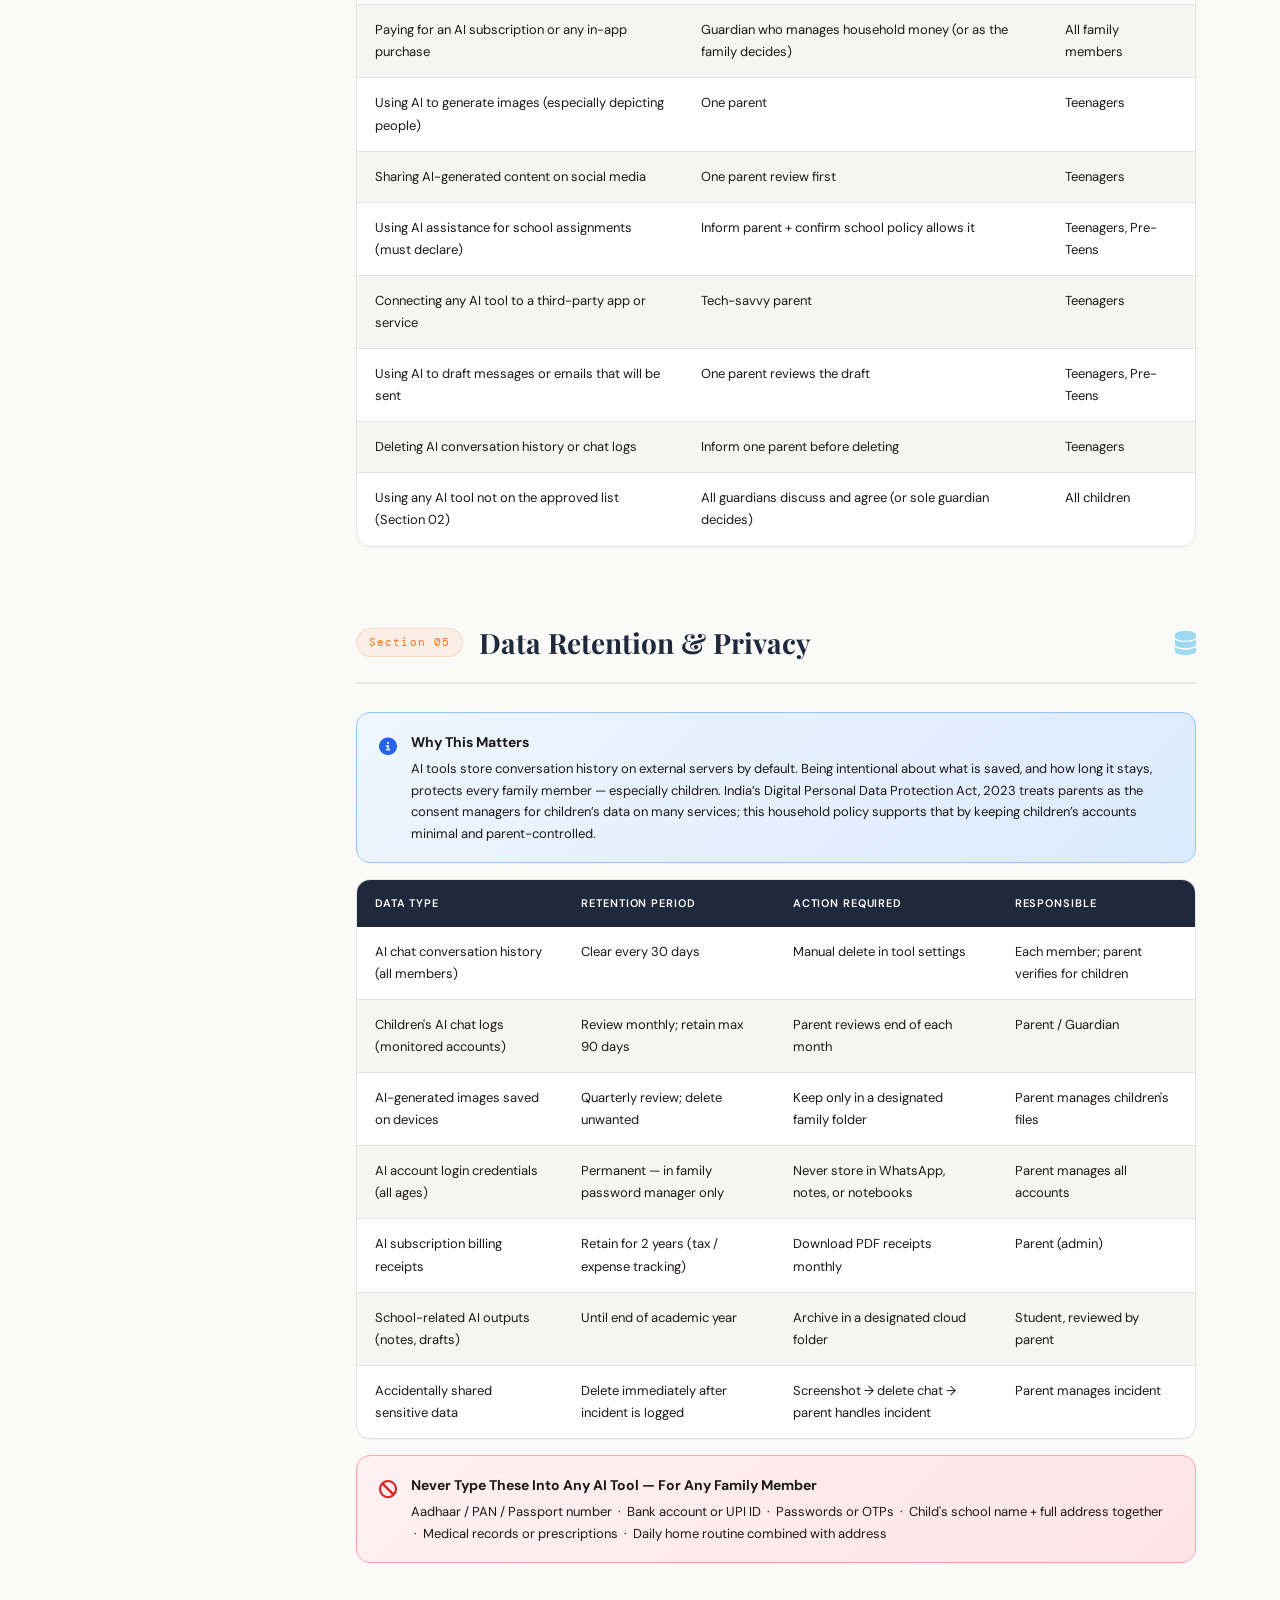
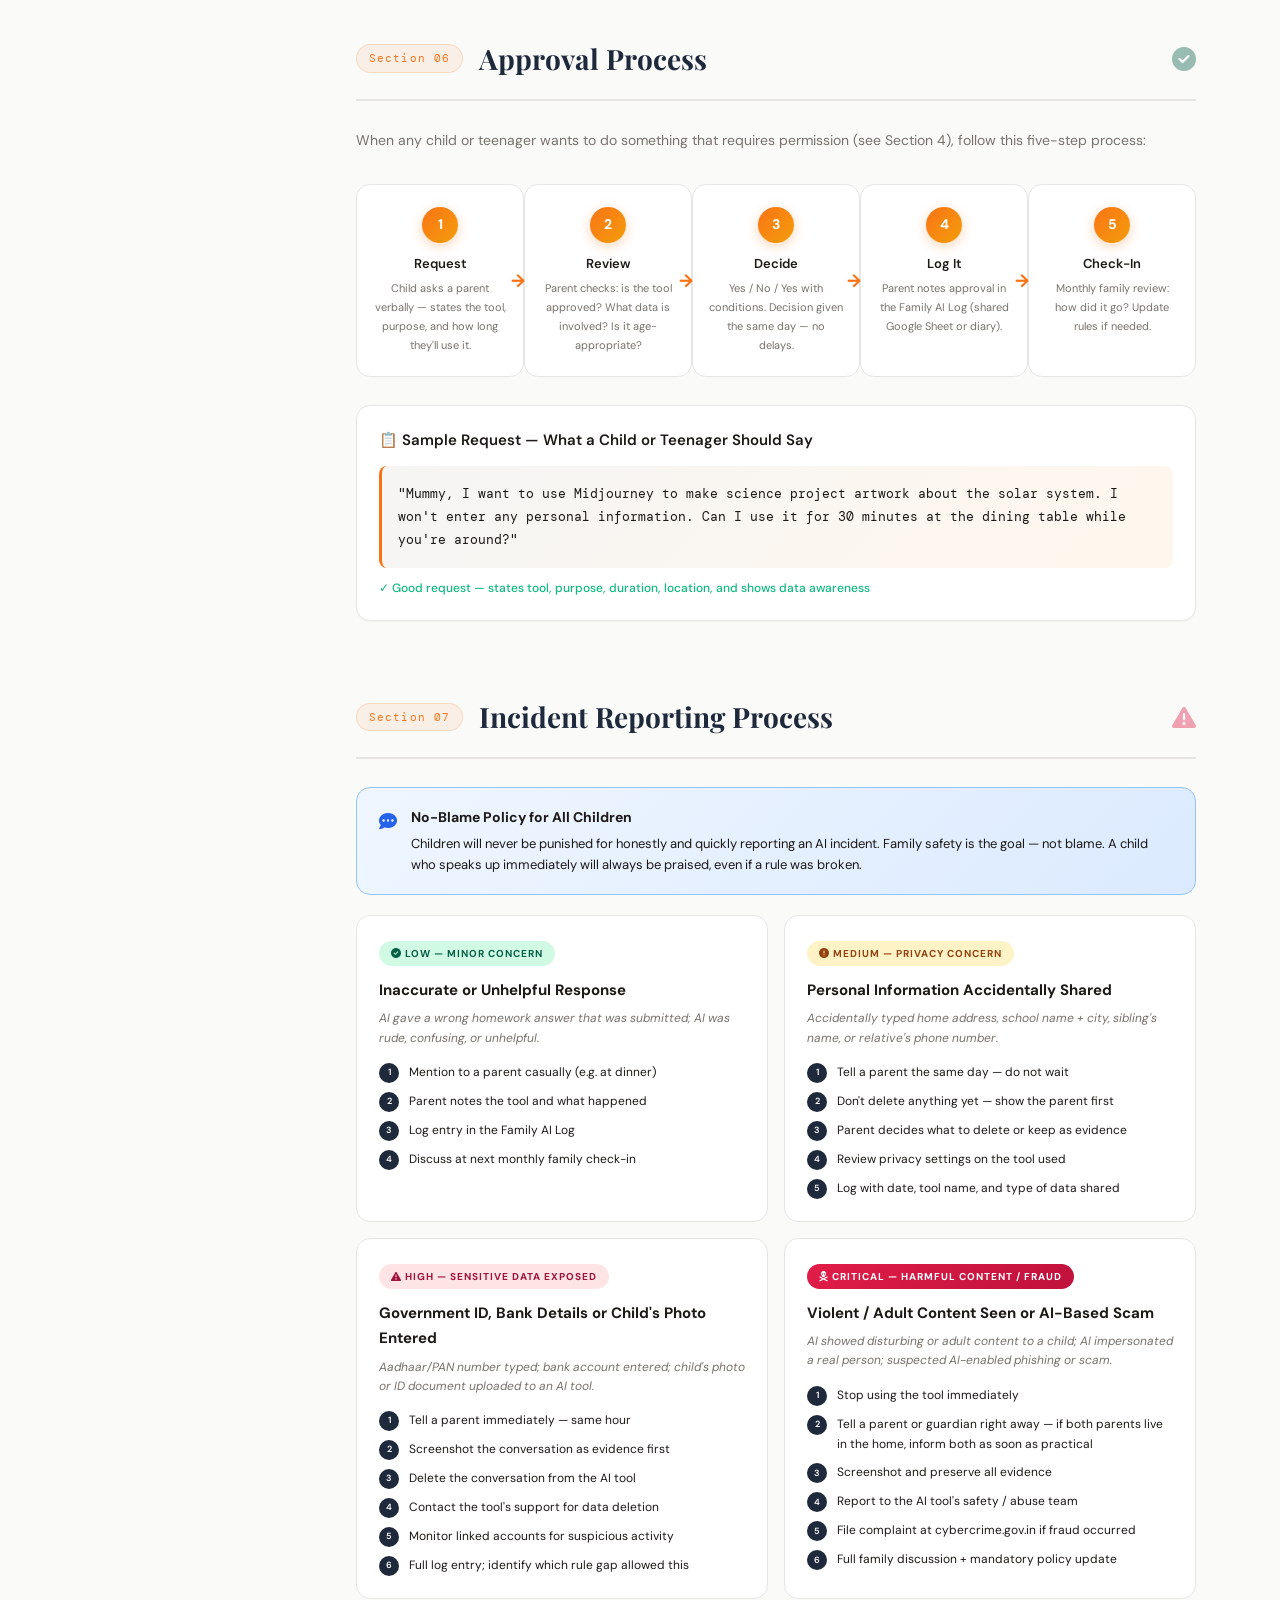
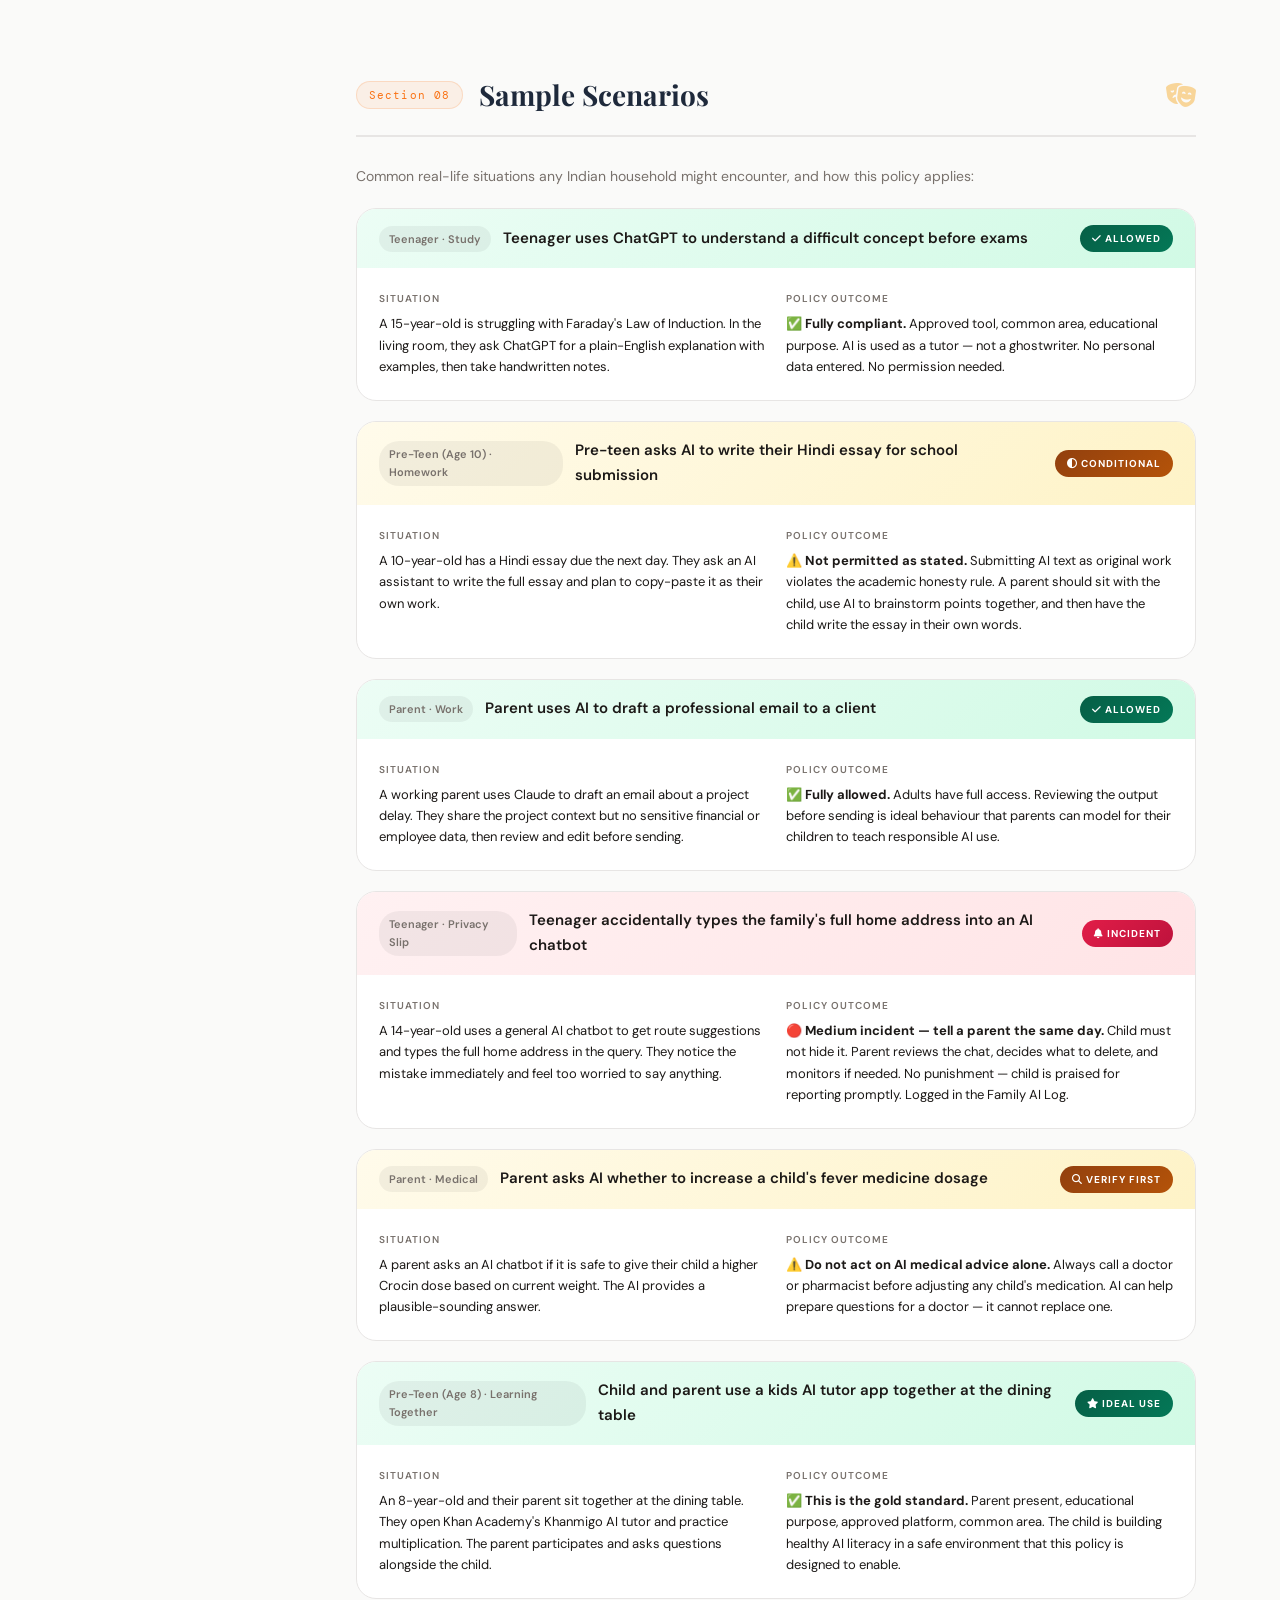
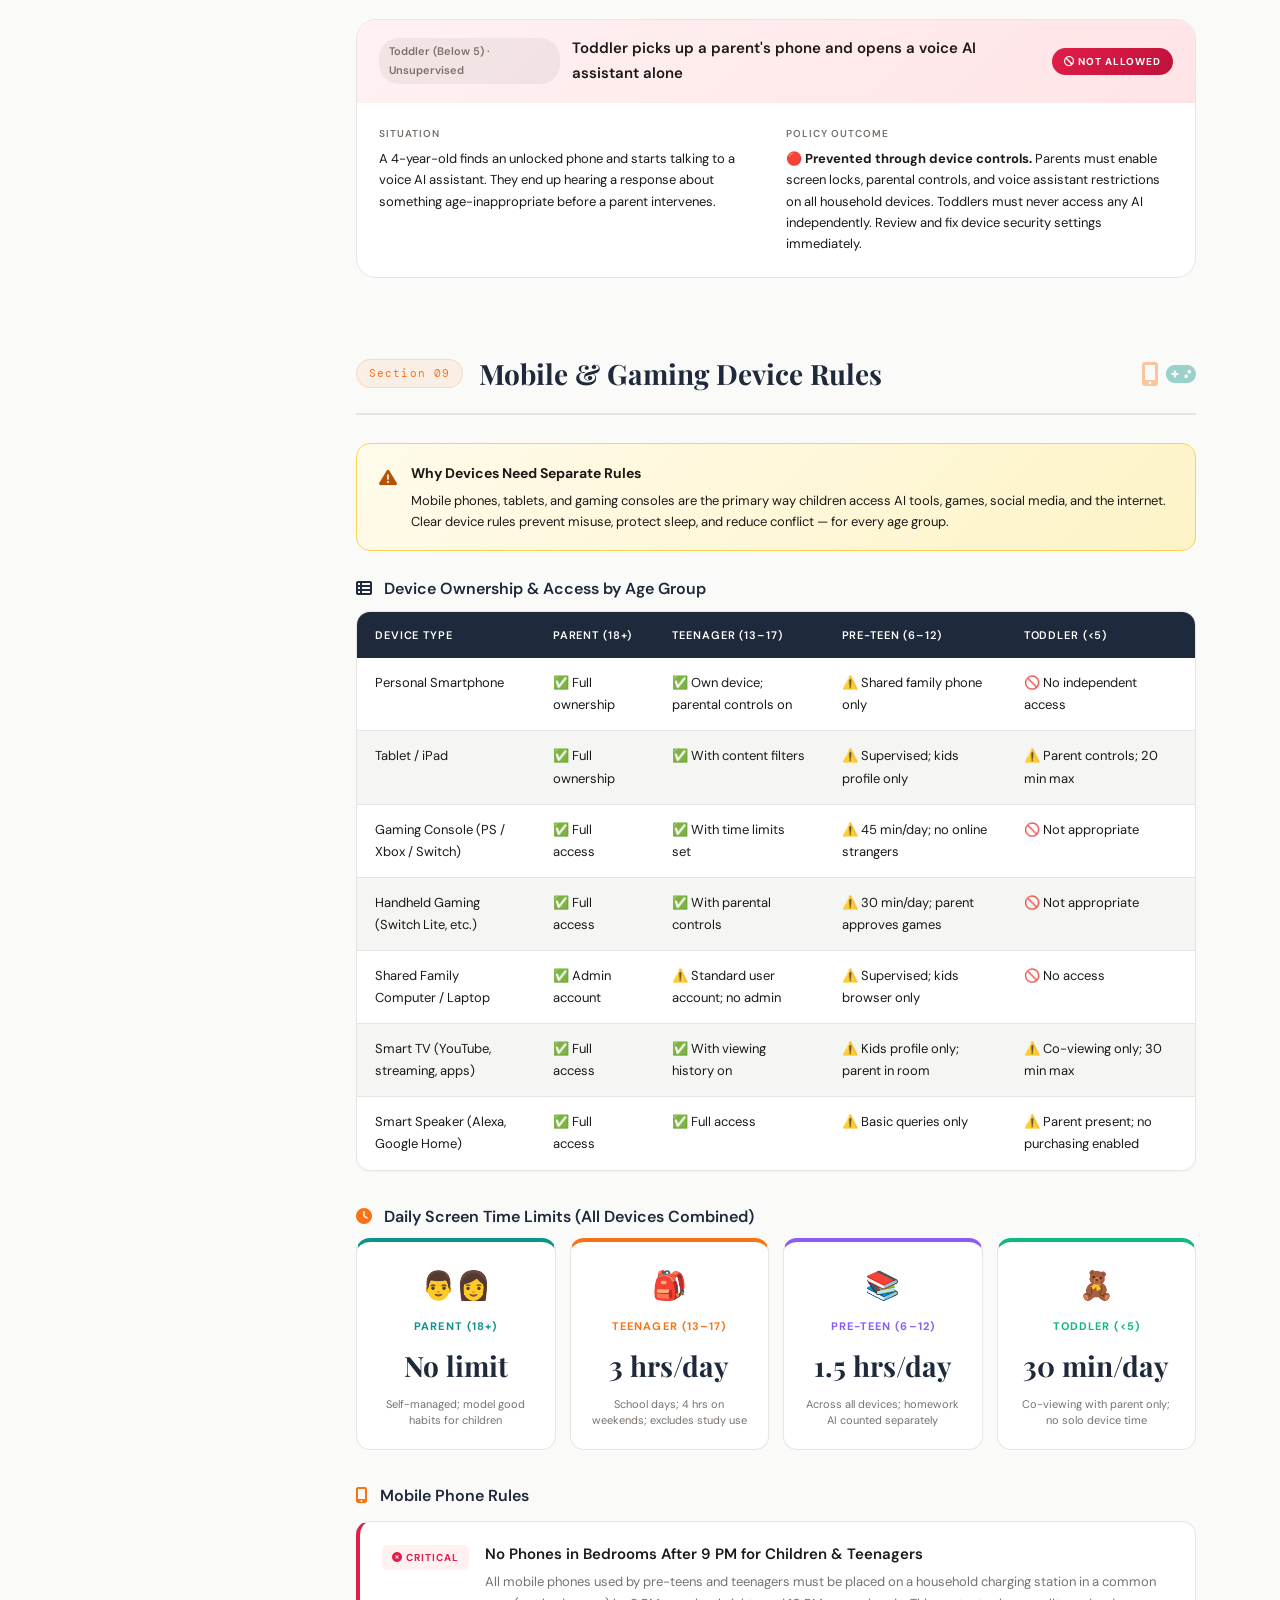
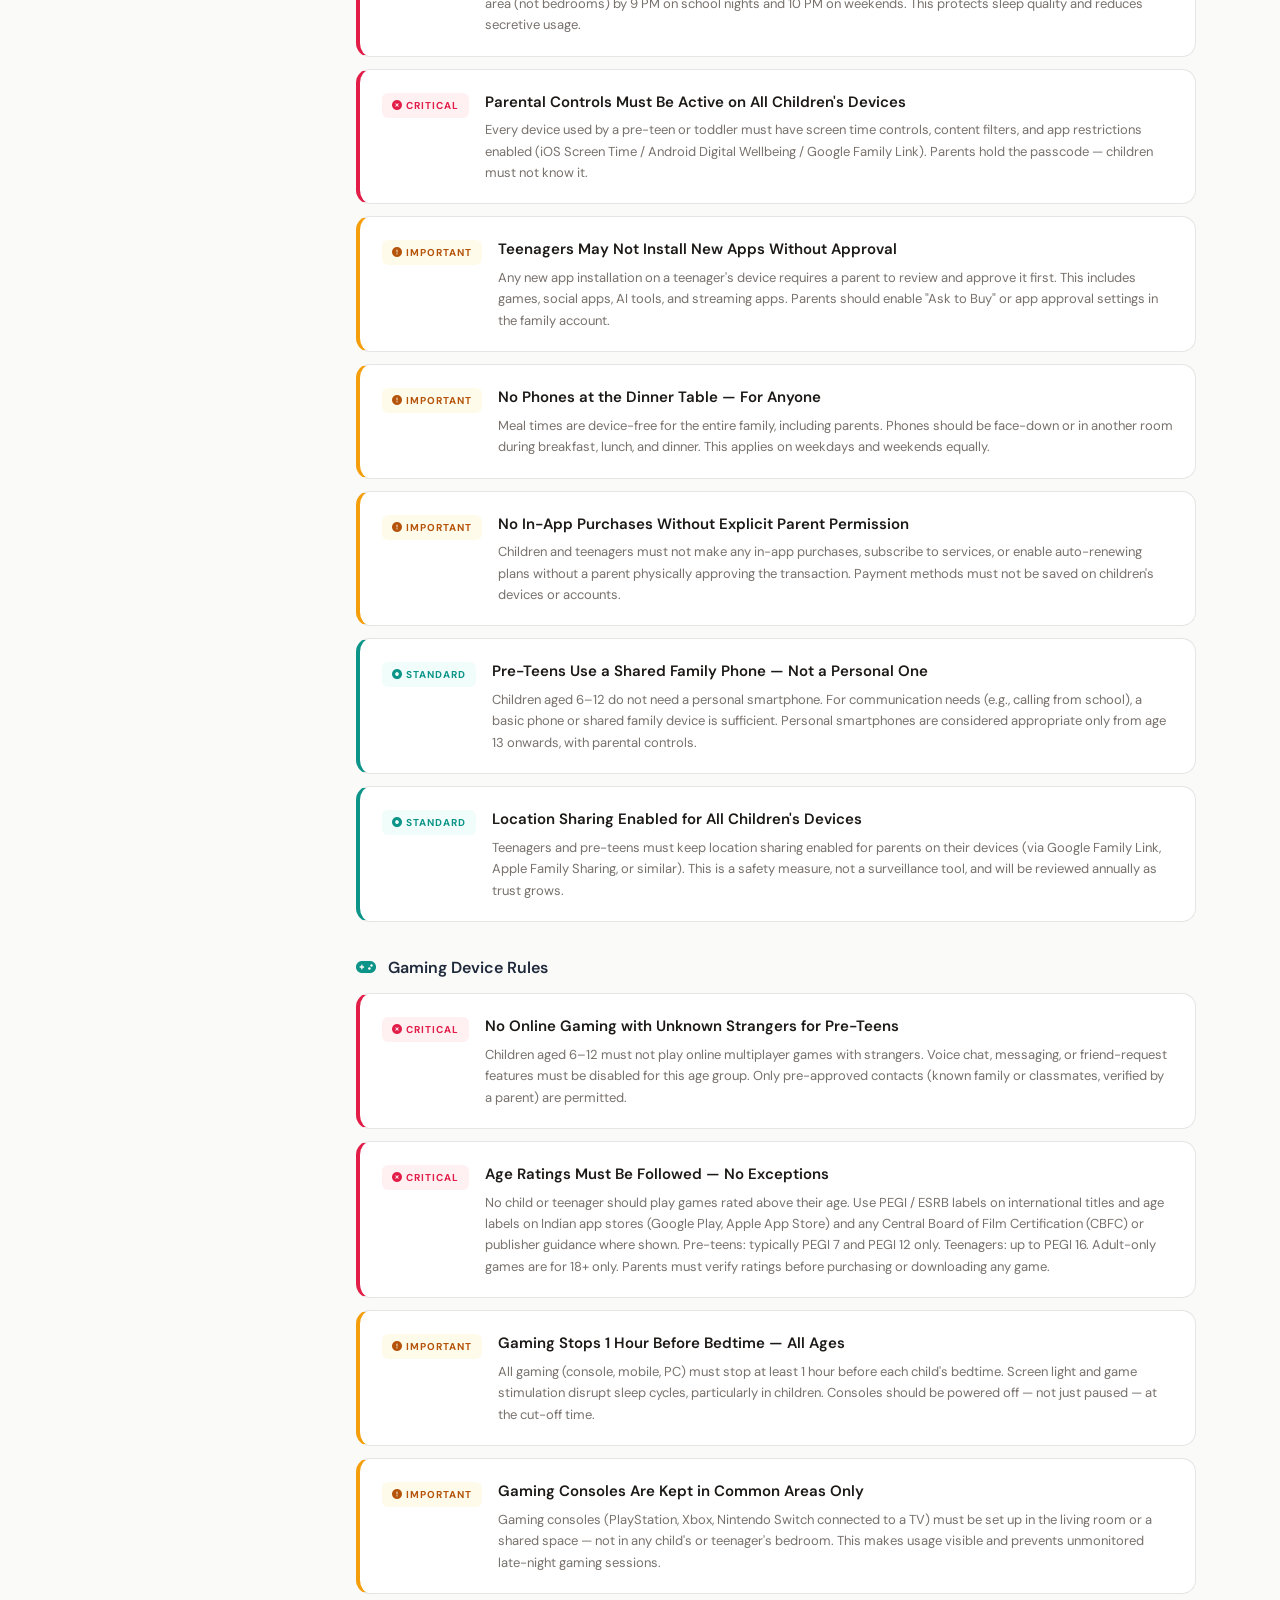
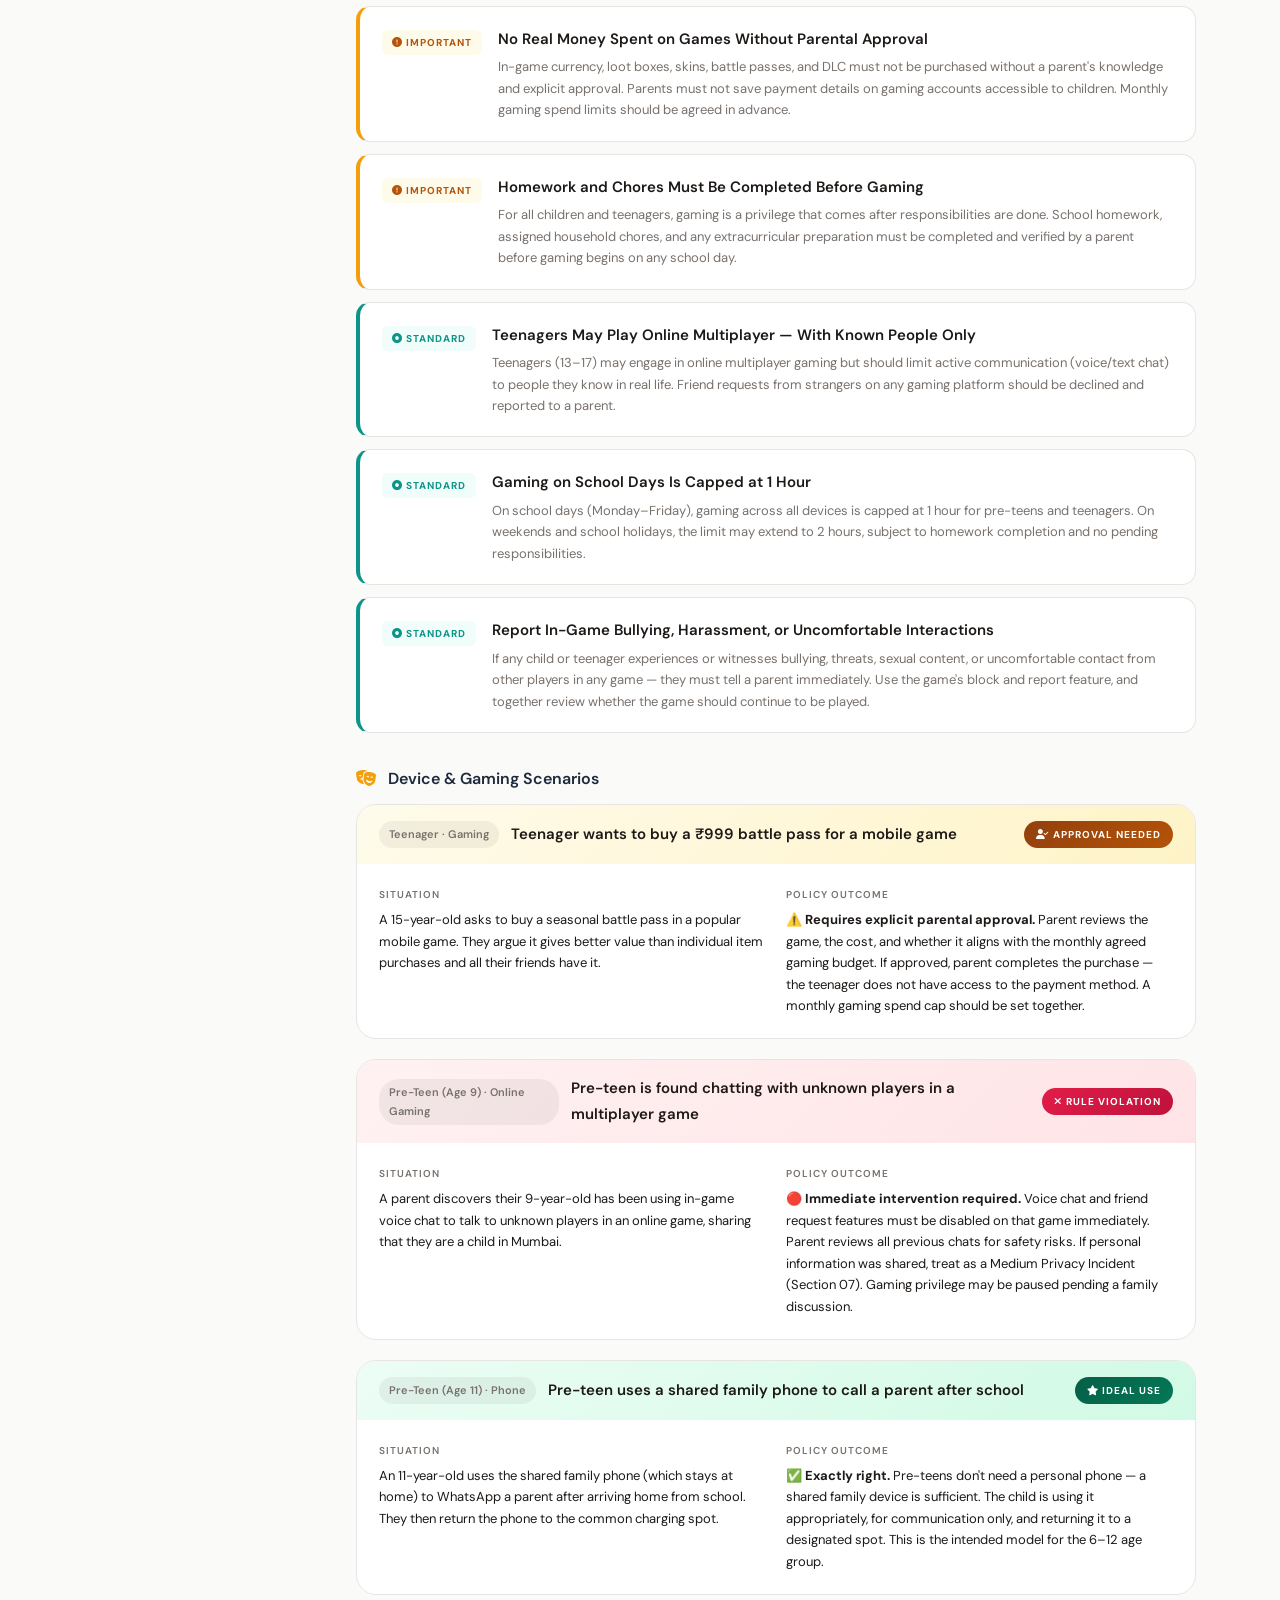
==== commit 26a5c7b0: "fix: navigation translation" ====
--- a/index.html
+++ b/index.html
@@ -8,22 +8,81 @@
 <link href="https://fonts.googleapis.com/css2?family=Playfair+Display:wght@400;700;900&family=DM+Sans:wght@300;400;500;600&family=DM+Mono:wght@400;500&display=swap" rel="stylesheet">
 <link rel="stylesheet" href="https://cdnjs.cloudflare.com/ajax/libs/font-awesome/6.5.1/css/all.min.css">
 <link rel="stylesheet" href="styles.css">
+<script src="nav.js" defer></script>
+<script src="language.js" defer></script>
 </head>
-<body>
+<body class="has-doc-nav">
+
+<a href="#main" class="skip-to-main">Skip to main content</a>
+
+<nav class="doc-nav" id="doc-nav" aria-label="Table of contents">
+  <div class="doc-nav__inner">
+    <div class="doc-nav__head">
+      <a class="doc-nav__title" href="#cover">Family AI Policy</a>
+      <button type="button" class="doc-nav__collapse" id="doc-nav-collapse" aria-expanded="true" aria-controls="doc-nav-links" title="Collapse sidebar">
+        <i class="fa-solid fa-chevron-left" aria-hidden="true"></i>
+        <span class="visually-hidden">Collapse navigation</span>
+      </button>
+    </div>
+    <ul class="doc-nav__list" id="doc-nav-links">
+      <li><a href="#cover" class="doc-nav__link doc-nav__link--cover">Cover</a></li>
+      <li><a href="#language-section" class="doc-nav__link doc-nav__link--cover">Indian languages</a></li>
+      <li><a href="#section-01" class="doc-nav__link">01 · Member categories &amp; access</a></li>
+      <li>
+        <a href="#section-02" class="doc-nav__link">02 · Approved AI tools</a>
+        <ul class="doc-nav__sub">
+          <li><a href="#section-02-free" class="doc-nav__link doc-nav__sublink">Free &amp; low-cost stack</a></li>
+        </ul>
+      </li>
+      <li><a href="#section-03" class="doc-nav__link">03 · Household AI rules</a></li>
+      <li><a href="#section-04" class="doc-nav__link">04 · Parental permission</a></li>
+      <li><a href="#section-05" class="doc-nav__link">05 · Data retention &amp; privacy</a></li>
+      <li><a href="#section-06" class="doc-nav__link">06 · Approval process</a></li>
+      <li><a href="#section-07" class="doc-nav__link">07 · Incident reporting</a></li>
+      <li><a href="#section-08" class="doc-nav__link">08 · Sample scenarios</a></li>
+      <li>
+        <a href="#section-09" class="doc-nav__link">09 · Mobile &amp; gaming devices</a>
+        <ul class="doc-nav__sub">
+          <li><a href="#section-09-devices" class="doc-nav__link doc-nav__sublink">Device ownership</a></li>
+          <li><a href="#section-09-screen-time" class="doc-nav__link doc-nav__sublink">Screen time limits</a></li>
+          <li><a href="#section-09-mobile" class="doc-nav__link doc-nav__sublink">Mobile phone rules</a></li>
+          <li><a href="#section-09-gaming" class="doc-nav__link doc-nav__sublink">Gaming device rules</a></li>
+          <li><a href="#section-09-device-scenarios" class="doc-nav__link doc-nav__sublink">Device &amp; gaming scenarios</a></li>
+        </ul>
+      </li>
+      <li>
+        <a href="#section-09b" class="doc-nav__link">09-B · Grandparents &amp; seniors</a>
+        <ul class="doc-nav__sub">
+          <li><a href="#section-09b-can-use" class="doc-nav__link doc-nav__sublink">What grandparents can use</a></li>
+          <li><a href="#section-09b-rules" class="doc-nav__link doc-nav__sublink">Rules for grandparent AI</a></li>
+          <li><a href="#section-09b-family" class="doc-nav__link doc-nav__sublink">Family responsibility</a></li>
+          <li><a href="#section-09b-scenarios" class="doc-nav__link doc-nav__sublink">Grandparent scenarios</a></li>
+        </ul>
+      </li>
+      <li><a href="#section-10" class="doc-nav__link">10 · Policy review &amp; updates</a></li>
+      <li><a href="#policy-footer" class="doc-nav__link doc-nav__link--cover">Footer</a></li>
+    </ul>
+  </div>
+</nav>
+
+<button type="button" class="doc-nav__reopen" id="doc-nav-reopen" hidden aria-controls="doc-nav" title="Open table of contents">
+  <i class="fa-solid fa-list-ul" aria-hidden="true"></i>
+  <span class="visually-hidden">Open navigation</span>
+</button>
 
 <!-- COVER -->
-<header class="cover" role="banner">
+<header class="cover" id="cover" role="banner">
   <div class="cover-top">
     <div class="family-badge">
       <div class="badge-icon"><i class="fa-solid fa-house"></i></div>
       <div class="badge-text">Indian Household · All Age Groups</div>
     </div>
-    <div class="version-tag">Version 1.0 · 2026</div>
+    <div class="version-tag">Version 1.3 · 2026</div>
   </div>
   <div class="cover-title">
     <div class="eyebrow">Official Household Document</div>
     <h1>Family <span>AI Usage</span><br>Policy</h1>
-    <div class="subtitle">Age-appropriate rules, permissions, and guidelines for responsible AI use — applicable to any Indian household with children across all age groups.</div>
+    <div class="subtitle">Age-appropriate rules, permissions, and guidelines for responsible AI use — for nuclear, joint, and single-guardian homes across India. Where this policy says &ldquo;parents,&rdquo; it means any parent or legal guardian responsible for the child.</div>
   </div>
   <div class="cover-meta">
     <div class="meta-item"><div class="label">Member Tiers</div><div class="value">5 Groups</div></div>
@@ -34,10 +93,31 @@
   </div>
 </header>
 
-<main class="container" id="main">
+<div class="lang-bar" id="language-section" aria-labelledby="lang-bar-title">
+  <div class="lang-bar__inner">
+    <div class="lang-bar__intro">
+      <h2 class="lang-bar__title" id="lang-bar-title"><i class="fa-solid fa-language" aria-hidden="true"></i> Read this policy in other Indian languages</h2>
+      <p class="lang-bar__text">The official text of this document is <strong>English</strong>. Use the buttons below to open a <strong>machine-translated</strong> copy of this same page in your language (via Google Translate in a new tab). Names of laws, products, and safety steps may be imperfect — confirm anything critical with a parent or guardian.</p>
+      <p class="lang-bar__text lang-bar__text--secondary">For Indian-government language and AI tools, see <a href="https://bhashini.gov.in/" target="_blank" rel="noopener noreferrer">Bhashini</a> (separate service).</p>
+      <p class="lang-bar__hosting" id="lang-hosting-note" hidden><strong>Local file:</strong> Translation links work only when this page is opened from a website (<code>https://…</code>), not from a double-clicked file on your computer. Host the site (e.g. GitHub Pages) and open that URL.</p>
+    </div>
+    <div class="lang-bar__controls">
+      <div class="lang-bar__chips-wrap">
+        <span class="lang-bar__label" id="lang-chips-label">Choose language</span>
+        <div class="lang-bar__chips" id="lang-chips" aria-labelledby="lang-chips-label"></div>
+      </div>
+      <div class="lang-bar__select-wrap">
+        <label class="lang-bar__label" for="lang-select">Or pick from list</label>
+        <select id="lang-select" class="lang-bar__select" aria-describedby="lang-bar-title"></select>
+      </div>
+    </div>
+  </div>
+</div>
+
+<main class="container" id="main" tabindex="-1">
 
   <!-- S1: CATEGORIES -->
-  <div class="section">
+  <div class="section" id="section-01">
     <div class="section-header">
       <span class="section-num">Section 01</span>
       <h2 class="section-title">Member Categories & Access Tiers</h2>
@@ -56,7 +136,7 @@
       <div class="member-card adult">
         <div class="member-role"><i class="fa-solid fa-user-shield fa-icon-sm"></i> Policy Admin — Full Access</div>
         <div class="member-name">Parent / Guardian (18+)</div>
-        <div class="member-desc">Any adult in the household. Sets the rules, approves access, reviews children's activity, and manages all AI accounts and subscriptions.</div>
+        <div class="member-desc">Any adult with parental responsibility — mother, father, or legal guardian (including in single-parent households). Sets the rules, approves access, reviews children's activity, and manages all AI accounts and subscriptions. In joint families, grandparents or other elders may supervise use as agreed with the primary guardians, but account and policy decisions stay with the parent(s) or guardian.</div>
         <div class="member-perms">
           <span class="perm-tag green">✓ All Tools</span>
           <span class="perm-tag green">✓ Grant Access</span>
@@ -119,7 +199,7 @@
   </div>
 
   <!-- S2: TOOLS -->
-  <div class="section">
+  <div class="section" id="section-02">
     <div class="section-header">
       <span class="section-num">Section 02</span>
       <h2 class="section-title">Approved AI Tools by Age Group</h2>
@@ -153,7 +233,7 @@
       </div>
       <div class="tool-row">
         <div class="tool-emoji">🧒</div>
-        <div><div class="tool-name">Kids-Safe AI Tutors</div><div class="tool-sub">Khanmigo, Socratic, Byju's AI</div></div>
+        <div><div class="tool-name">Kids-Safe AI Tutors</div><div class="tool-sub">Khanmigo, Socratic, BYJU'S, Vedantu / Unacademy AI (school-aligned)</div></div>
         <div><div class="access-dot full">✓</div></div>
         <div><div class="access-dot full">✓</div></div>
         <div><div class="access-dot full">✓</div></div>
@@ -203,6 +283,26 @@
     <div class="tool-legend">
       ✓ Full Access &nbsp;|&nbsp; S = Supervised (common area, parent aware) &nbsp;|&nbsp; A = Approval Required &nbsp;|&nbsp; P = Parent Present &nbsp;|&nbsp; ✗ = Not Permitted
     </div>
+
+    <h3 class="subsection-title subsection-title--spaced" id="section-02-free"><i class="fa-solid fa-tags subsection-title__icon icon-teal" aria-hidden="true"></i> Free &amp; Low-Cost Stack (Android, iPhone &amp; Generic)</h3>
+    <p class="section-intro section-intro--compact">Defaults that work across phones, tablets, and browsers without many paid subscriptions. Same household rules (Section 03) apply — free tools are not less risky for Aadhaar, bank details, or OTPs.</p>
+    <table class="retention-table retention-table--mb">
+      <thead><tr><th>Category</th><th>Free or low-cost options</th><th>Notes</th></tr></thead>
+      <tbody>
+        <tr><td>AI chat &amp; search</td><td>ChatGPT, Gemini, Microsoft Copilot, Perplexity (free tiers)</td><td>Pick <strong>one</strong> family default; limits vary by tier. Teens stay supervised per this policy.</td></tr>
+        <tr><td>Study help</td><td>Khan Academy (core), Google Socratic</td><td>Khanmigo or similar may be paid in some regions — core Khan content stays free.</td></tr>
+        <tr><td>Passwords</td><td>Bitwarden (free personal), KeePass + your own sync</td><td>Never store passwords in WhatsApp or notes. Family paid plans are low-cost if you upgrade later.</td></tr>
+        <tr><td>Parental controls</td><td>Google Family Link (Android); Screen Time + Family Sharing (iPhone)</td><td>Built-in; use before paying for third-party parental apps.</td></tr>
+        <tr><td>Family AI log &amp; policy</td><td>Google Sheets, Google Docs, Notion (free tier)</td><td>One shared &ldquo;Family AI Log&rdquo; is enough to start.</td></tr>
+        <tr><td>Translation &amp; Indian languages</td><td>Google Translate, Bhashini</td><td>Free; still verify important facts.</td></tr>
+        <tr><td>Home Wi-Fi safety (optional)</td><td>NextDNS (free tier), router blocklists</td><td>Helps all devices on the network; free tier has usage caps.</td></tr>
+      </tbody>
+    </table>
+    <div class="callout info callout--mt-16">
+      <div class="callout-icon"><i class="fa-solid fa-piggy-bank icon-info"></i></div>
+      <div class="callout-text"><strong>Low-cost upgrade path</strong>Instead of many subscriptions, consider <strong>one</strong> paid AI plan (e.g. ChatGPT Plus or Google AI Pro) on a <strong>parent account only</strong>, with children using it in the common area under your rules — often cheaper than separate teen accounts.</div>
+    </div>
+
     <div class="grandparent-access-note">
       <span class="grandparent-access-note__emoji" aria-hidden="true">👴</span>
       <div><strong class="grandparent-access-note__title">Grandparent / Senior Access</strong>Grandparents may use voice AI assistants (Google Assistant, Alexa), video calling AI, and devotional or entertainment apps with family help. They must not use AI financial tools, click unknown AI chatbot links, or share personal documents with AI tools. A parent or teenager must set up and periodically review their device settings.</div>
@@ -210,7 +310,7 @@
   </div>
 
   <!-- S3: RULES -->
-  <div class="section">
+  <div class="section" id="section-03">
     <div class="section-header">
       <span class="section-num">Section 03</span>
       <h2 class="section-title">Household AI Rules</h2>
@@ -242,7 +342,14 @@
         <span class="rule-badge"><i class="fa-solid fa-circle-exclamation"></i> Important</span>
         <div class="rule-content">
           <div class="rule-title">Academic Honesty — AI Cannot Write School Assignments</div>
-          <div class="rule-desc">AI may be used to understand concepts, get explanations, or brainstorm ideas. All children and teenagers must write assignments, essays, and projects in their own words. Submitting AI-generated text as their own is strictly not allowed.</div>
+          <div class="rule-desc">AI may be used to understand concepts, get explanations, or brainstorm ideas. All children and teenagers must write assignments, essays, and projects in their own words. Submitting AI-generated text as their own is strictly not allowed. For board exams (Classes 10 &amp; 12), CBSE / ICSE / state board, and internal school assessments, follow the school&rsquo;s stated AI and plagiarism rules — they override this document where stricter.</div>
+        </div>
+      </div>
+      <div class="rule-item important">
+        <span class="rule-badge"><i class="fa-solid fa-circle-exclamation"></i> Important</span>
+        <div class="rule-content">
+          <div class="rule-title">Family Values &amp; Culture — AI Is Not the Final Word</div>
+          <div class="rule-desc">AI may give answers that conflict with your family&rsquo;s religion, language preferences, or cultural norms, or that oversimplify Indian history and society. Children and teens should treat AI as one source — not authority — and discuss anything confusing or upsetting with a parent. This is especially important for content about faith, identity, or politics.</div>
         </div>
       </div>
       <div class="rule-item important">
@@ -262,6 +369,13 @@
       <div class="rule-item standard">
         <span class="rule-badge"><i class="fa-solid fa-circle-dot"></i> Standard</span>
         <div class="rule-content">
+          <div class="rule-title">Coaching &amp; Tuition — Same Honesty as School</div>
+          <div class="rule-desc">If your child goes to tuition or coaching, the same honesty rules apply: AI must not be used to fool the tutor or skip real practice. Where the coaching centre bans or limits AI, that rule applies at home too. Parents can check with teachers or centre heads if unsure.</div>
+        </div>
+      </div>
+      <div class="rule-item standard">
+        <span class="rule-badge"><i class="fa-solid fa-circle-dot"></i> Standard</span>
+        <div class="rule-content">
           <div class="rule-title">AI Screen Time Counts Against Daily Limits</div>
           <div class="rule-desc">AI tool usage is included in existing screen time budgets. Suggested daily maximums: Toddler (below 5) → 0 min solo; Child (6–12) → 30 min; Teenager → 90 min for non-study AI. Educational AI use is reviewed separately with a parent.</div>
         </div>
@@ -284,7 +398,7 @@
   </div>
 
   <!-- S4: PERMISSION -->
-  <div class="section">
+  <div class="section" id="section-04">
     <div class="section-header">
       <span class="section-num">Section 04</span>
       <h2 class="section-title">What Requires Parental Permission</h2>
@@ -297,21 +411,21 @@
     <table class="retention-table retention-table--mt">
       <thead><tr><th>Activity</th><th>Who Must Approve</th><th>Applies To</th></tr></thead>
       <tbody>
-        <tr><td>Creating a new AI account or signing up for any AI platform</td><td>Both parents</td><td>Teenagers, Pre-Teens</td></tr>
-        <tr><td>Paying for an AI subscription or any in-app purchase</td><td>Primary earning parent</td><td>All family members</td></tr>
+        <tr><td>Creating a new AI account or signing up for any AI platform</td><td>All legal guardians agree, or sole guardian</td><td>Teenagers, Pre-Teens</td></tr>
+        <tr><td>Paying for an AI subscription or any in-app purchase</td><td>Guardian who manages household money (or as the family decides)</td><td>All family members</td></tr>
         <tr><td>Using AI to generate images (especially depicting people)</td><td>One parent</td><td>Teenagers</td></tr>
         <tr><td>Sharing AI-generated content on social media</td><td>One parent review first</td><td>Teenagers</td></tr>
         <tr><td>Using AI assistance for school assignments (must declare)</td><td>Inform parent + confirm school policy allows it</td><td>Teenagers, Pre-Teens</td></tr>
         <tr><td>Connecting any AI tool to a third-party app or service</td><td>Tech-savvy parent</td><td>Teenagers</td></tr>
         <tr><td>Using AI to draft messages or emails that will be sent</td><td>One parent reviews the draft</td><td>Teenagers, Pre-Teens</td></tr>
         <tr><td>Deleting AI conversation history or chat logs</td><td>Inform one parent before deleting</td><td>Teenagers</td></tr>
-        <tr><td>Using any AI tool not on the approved list (Section 02)</td><td>Both parents discuss and agree</td><td>All children</td></tr>
+        <tr><td>Using any AI tool not on the approved list (Section 02)</td><td>All guardians discuss and agree (or sole guardian decides)</td><td>All children</td></tr>
       </tbody>
     </table>
   </div>
 
   <!-- S5: DATA RETENTION -->
-  <div class="section">
+  <div class="section" id="section-05">
     <div class="section-header">
       <span class="section-num">Section 05</span>
       <h2 class="section-title">Data Retention & Privacy</h2>
@@ -319,7 +433,7 @@
     </div>
     <div class="callout info">
       <div class="callout-icon"><i class="fa-solid fa-circle-info icon-info"></i></div>
-      <div class="callout-text"><strong>Why This Matters</strong>AI tools store conversation history on external servers by default. Being intentional about what is saved, and how long it stays, protects every family member — especially children.</div>
+      <div class="callout-text"><strong>Why This Matters</strong>AI tools store conversation history on external servers by default. Being intentional about what is saved, and how long it stays, protects every family member — especially children. India&rsquo;s Digital Personal Data Protection Act, 2023 treats parents as the consent managers for children&rsquo;s data on many services; this household policy supports that by keeping children&rsquo;s accounts minimal and parent-controlled.</div>
     </div>
     <table class="retention-table retention-table--mt">
       <thead><tr><th>Data Type</th><th>Retention Period</th><th>Action Required</th><th>Responsible</th></tr></thead>
@@ -340,7 +454,7 @@
   </div>
 
   <!-- S6: APPROVAL PROCESS -->
-  <div class="section">
+  <div class="section" id="section-06">
     <div class="section-header">
       <span class="section-num">Section 06</span>
       <h2 class="section-title">Approval Process</h2>
@@ -364,7 +478,7 @@
   </div>
 
   <!-- S7: INCIDENT REPORTING -->
-  <div class="section">
+  <div class="section" id="section-07">
     <div class="section-header">
       <span class="section-num">Section 07</span>
       <h2 class="section-title">Incident Reporting Process</h2>
@@ -417,7 +531,7 @@
         <div class="inc-examples">AI showed disturbing or adult content to a child; AI impersonated a real person; suspected AI-enabled phishing or scam.</div>
         <ul class="inc-steps">
           <li><div class="inc-step-num">1</div><span>Stop using the tool immediately</span></li>
-          <li><div class="inc-step-num">2</div><span>Tell both parents right away</span></li>
+          <li><div class="inc-step-num">2</div><span>Tell a parent or guardian right away — if both parents live in the home, inform both as soon as practical</span></li>
           <li><div class="inc-step-num">3</div><span>Screenshot and preserve all evidence</span></li>
           <li><div class="inc-step-num">4</div><span>Report to the AI tool's safety / abuse team</span></li>
           <li><div class="inc-step-num">5</div><span>File complaint at cybercrime.gov.in if fraud occurred</span></li>
@@ -428,7 +542,7 @@
   </div>
 
   <!-- S8: SCENARIOS -->
-  <div class="section">
+  <div class="section" id="section-08">
     <div class="section-header">
       <span class="section-num">Section 08</span>
       <h2 class="section-title">Sample Scenarios</h2>
@@ -522,7 +636,7 @@
   </div>
 
   <!-- S9: MOBILE & GAMING DEVICE RULES -->
-  <div class="section">
+  <div class="section" id="section-09">
     <div class="section-header">
       <span class="section-num">Section 09</span>
       <h2 class="section-title">Mobile & Gaming Device Rules</h2>
@@ -535,7 +649,7 @@
     </div>
 
     <!-- DEVICE OWNERSHIP TABLE -->
-    <h3 class="subsection-title"><i class="fa-solid fa-table-list subsection-title__icon icon-navy" aria-hidden="true"></i> Device Ownership &amp; Access by Age Group</h3>
+    <h3 class="subsection-title" id="section-09-devices"><i class="fa-solid fa-table-list subsection-title__icon icon-navy" aria-hidden="true"></i> Device Ownership &amp; Access by Age Group</h3>
     <table class="retention-table">
       <thead><tr><th>Device Type</th><th>Parent (18+)</th><th>Teenager (13–17)</th><th>Pre-Teen (6–12)</th><th>Toddler (&lt;5)</th></tr></thead>
       <tbody>
@@ -550,7 +664,7 @@
     </table>
 
     <!-- TIME LIMITS -->
-    <h3 class="subsection-title subsection-title--spaced"><i class="fa-solid fa-clock subsection-title__icon icon-saffron" aria-hidden="true"></i> Daily Screen Time Limits (All Devices Combined)</h3>
+    <h3 class="subsection-title subsection-title--spaced" id="section-09-screen-time"><i class="fa-solid fa-clock subsection-title__icon icon-saffron" aria-hidden="true"></i> Daily Screen Time Limits (All Devices Combined)</h3>
     <div class="screen-time-grid">
       <div class="screen-time-card screen-time-card--teal">
         <div class="screen-time-card__emoji" aria-hidden="true">👨‍👩</div>
@@ -579,7 +693,7 @@
     </div>
 
     <!-- MOBILE RULES -->
-    <h3 class="subsection-title subsection-title--spaced subsection-title--tight"><i class="fa-solid fa-mobile-screen-button subsection-title__icon icon-saffron" aria-hidden="true"></i> Mobile Phone Rules</h3>
+    <h3 class="subsection-title subsection-title--spaced subsection-title--tight" id="section-09-mobile"><i class="fa-solid fa-mobile-screen-button subsection-title__icon icon-saffron" aria-hidden="true"></i> Mobile Phone Rules</h3>
     <div class="rules-list">
       <div class="rule-item critical">
         <span class="rule-badge"><i class="fa-solid fa-circle-xmark"></i> Critical</span>
@@ -633,7 +747,7 @@
     </div>
 
     <!-- GAMING RULES -->
-    <h3 class="subsection-title subsection-title--spaced subsection-title--tight"><i class="fa-solid fa-gamepad subsection-title__icon icon-teal" aria-hidden="true"></i> Gaming Device Rules</h3>
+    <h3 class="subsection-title subsection-title--spaced subsection-title--tight" id="section-09-gaming"><i class="fa-solid fa-gamepad subsection-title__icon icon-teal" aria-hidden="true"></i> Gaming Device Rules</h3>
     <div class="rules-list">
       <div class="rule-item critical">
         <span class="rule-badge"><i class="fa-solid fa-circle-xmark"></i> Critical</span>
@@ -646,7 +760,7 @@
         <span class="rule-badge"><i class="fa-solid fa-circle-xmark"></i> Critical</span>
         <div class="rule-content">
           <div class="rule-title">Age Ratings Must Be Followed — No Exceptions</div>
-          <div class="rule-desc">No child or teenager should play games rated above their age (PEGI / ESRB ratings). Pre-teens: PEGI 7 and PEGI 12 only. Teenagers: up to PEGI 16. PEGI 18 games are for adults only. Parents must verify ratings before purchasing or downloading any game.</div>
+          <div class="rule-desc">No child or teenager should play games rated above their age. Use PEGI / ESRB labels on international titles and age labels on Indian app stores (Google Play, Apple App Store) and any Central Board of Film Certification (CBFC) or publisher guidance where shown. Pre-teens: typically PEGI 7 and PEGI 12 only. Teenagers: up to PEGI 16. Adult-only games are for 18+ only. Parents must verify ratings before purchasing or downloading any game.</div>
         </div>
       </div>
       <div class="rule-item important">
@@ -701,7 +815,7 @@
     </div>
 
     <!-- SCENARIO EXAMPLES FOR DEVICES -->
-    <h3 class="subsection-title subsection-title--spaced subsection-title--tight"><i class="fa-solid fa-masks-theater subsection-title__icon icon-gold" aria-hidden="true"></i> Device &amp; Gaming Scenarios</h3>
+    <h3 class="subsection-title subsection-title--spaced subsection-title--tight" id="section-09-device-scenarios"><i class="fa-solid fa-masks-theater subsection-title__icon icon-gold" aria-hidden="true"></i> Device &amp; Gaming Scenarios</h3>
 
     <div class="scenario-card">
       <div class="scenario-header amber">
@@ -755,7 +869,7 @@
 
 
   <!-- S-GP: GRANDPARENT RULES -->
-  <div class="section">
+  <div class="section" id="section-09b">
     <div class="section-header">
       <span class="section-num section-num--grandparent">Section 09-B</span>
       <h2 class="section-title">Grandparent &amp; Senior Member Rules</h2>
@@ -768,7 +882,7 @@
     </div>
 
     <!-- WHAT GRANDPARENTS CAN USE -->
-    <h3 class="subsection-title"><i class="fa-solid fa-circle-check subsection-title__icon icon-green-dark" aria-hidden="true"></i> What Grandparents Can Use (With Family Setup)</h3>
+    <h3 class="subsection-title" id="section-09b-can-use"><i class="fa-solid fa-circle-check subsection-title__icon icon-green-dark" aria-hidden="true"></i> What Grandparents Can Use (With Family Setup)</h3>
     <table class="retention-table retention-table--mb">
       <thead><tr><th>Tool / Use Case</th><th>Examples</th><th>Condition</th></tr></thead>
       <tbody>
@@ -783,7 +897,7 @@
     </table>
 
     <!-- GRANDPARENT RULES LIST -->
-    <h3 class="subsection-title subsection-title--tight"><i class="fa-solid fa-clipboard-list subsection-title__icon icon-navy" aria-hidden="true"></i> Rules for Grandparent AI Use</h3>
+    <h3 class="subsection-title subsection-title--tight" id="section-09b-rules"><i class="fa-solid fa-clipboard-list subsection-title__icon icon-navy" aria-hidden="true"></i> Rules for Grandparent AI Use</h3>
     <div class="rules-list">
 
       <div class="rule-item critical">
@@ -869,7 +983,7 @@
     </div>
 
     <!-- GRANDPARENT RESPONSIBILITY TABLE -->
-    <h3 class="subsection-title subsection-title--grand subsection-title--tight"><i class="fa-solid fa-people-arrows subsection-title__icon icon-teal" aria-hidden="true"></i> Family Responsibility Towards Grandparents</h3>
+    <h3 class="subsection-title subsection-title--grand subsection-title--tight" id="section-09b-family"><i class="fa-solid fa-people-arrows subsection-title__icon icon-teal" aria-hidden="true"></i> Family Responsibility Towards Grandparents</h3>
     <table class="retention-table">
       <thead><tr><th>Responsibility</th><th>Who Does It</th><th>How Often</th></tr></thead>
       <tbody>
@@ -884,7 +998,7 @@
     </table>
 
     <!-- GRANDPARENT SCENARIOS -->
-    <h3 class="subsection-title subsection-title--grand subsection-title--tight"><i class="fa-solid fa-masks-theater subsection-title__icon icon-gold" aria-hidden="true"></i> Grandparent Scenarios</h3>
+    <h3 class="subsection-title subsection-title--grand subsection-title--tight" id="section-09b-scenarios"><i class="fa-solid fa-masks-theater subsection-title__icon icon-gold" aria-hidden="true"></i> Grandparent Scenarios</h3>
 
     <div class="scenario-card">
       <div class="scenario-header green">
@@ -937,7 +1051,7 @@
   </div>
 
   <!-- S10: REVIEW -->
-  <div class="section">
+  <div class="section" id="section-10">
     <div class="section-header">
       <span class="section-num">Section 10</span>
       <h2 class="section-title">Policy Review & Updates</h2>
@@ -948,33 +1062,33 @@
       <tbody>
         <tr><td>Monthly Family Check-in</td><td>1st Sunday of every month</td><td>Any parent</td><td>Incident review, tool usage, children's feedback, screen time adherence</td></tr>
         <tr><td>Quarterly Tool Audit</td><td>Every 3 months</td><td>Tech-savvy parent</td><td>Add/remove approved tools, review subscriptions, assess new AI apps</td></tr>
-        <tr><td>Annual Policy Refresh</td><td>Every April (start of academic year)</td><td>Both parents together</td><td>Full policy update; adjust age tier rules as children grow</td></tr>
-        <tr><td>Triggered Review</td><td>After any High or Critical incident</td><td>Both parents</td><td>Specific rules updated based on what went wrong</td></tr>
-        <tr><td>Age Milestone Review</td><td>When child turns 5, 13, or 18</td><td>Both parents + the child</td><td>Access tier promoted; new responsibilities explained to the child directly</td></tr>
+        <tr><td>Annual Policy Refresh</td><td>Every April (start of academic year in India)</td><td>All guardians together (or sole guardian)</td><td>Full policy update; adjust age tier rules as children grow</td></tr>
+        <tr><td>Triggered Review</td><td>After any High or Critical incident</td><td>All relevant guardians</td><td>Specific rules updated based on what went wrong</td></tr>
+        <tr><td>Age Milestone Review</td><td>When child turns 5, 13, or 18</td><td>Guardian(s) + the child</td><td>Access tier promoted; new responsibilities explained to the child directly</td></tr>
       </tbody>
     </table>
     <div class="callout info callout--mt-20">
       <div class="callout-icon"><i class="fa-solid fa-seedling icon-seedling"></i></div>
-      <div class="callout-text"><strong>Access Grows as Children Grow</strong>When a pre-teen turns 13, review and consider moving them to the Teenager tier. When a teenager turns 18, they move to the Parent / Adult tier with full access. Every tier upgrade should include a dedicated conversation — not just automatic permission.</div>
+      <div class="callout-text"><strong>Access Grows as Children Grow</strong>When a pre-teen turns 13, review and consider moving them to the Teenager tier. When a teenager turns 18, they move to the Parent / Adult tier with full access. Every tier upgrade should include a dedicated conversation — not just automatic permission. After Class 10 and Class 12 board exams, revisit AI use for stress, college applications, and prep — rules can be tightened or relaxed by mutual agreement.</div>
     </div>
   </div>
 
 </main>
 
 <!-- FOOTER -->
-<footer class="policy-footer" role="contentinfo">
+<footer class="policy-footer" id="policy-footer" role="contentinfo">
 
   <!-- Left: policy info -->
   <div class="policy-footer__col">
     <div class="policy-footer__brand-title">Family AI Usage Policy</div>
     <div class="policy-footer__brand-meta">
-      Version 1.0 &nbsp;·&nbsp; 2026<br>
+      Version 1.3 &nbsp;·&nbsp; 2026<br>
       Applicable to all household members<br>
       Review annually or after any major incident
     </div>
     <div class="policy-footer__tags">
       <span class="policy-footer__pill">5 Member Tiers</span>
-      <span class="policy-footer__pill">10 Sections</span>
+      <span class="policy-footer__pill">11 Sections</span>
       <span class="policy-footer__pill">No-Blame Reporting</span>
     </div>
   </div>
--- a/styles.css
+++ b/styles.css
@@ -41,6 +41,9 @@
   --radius-md: 14px;
   --radius-lg: 20px;
   --radius-xl: 28px;
+
+  /* Left nav (TOC) */
+  --doc-nav-width: 272px;
 }
 
 /* ── Reset & Base ──────────────────────────────────────────── */
@@ -1513,3 +1516,383 @@
     font-size: 10px;
   }
 }
+
+/* ── Collapsible left navigation (TOC) ─────────────────────── */
+
+.skip-to-main {
+  position: absolute;
+  left: -9999px;
+  top: auto;
+  width: 1px;
+  height: 1px;
+  overflow: hidden;
+  z-index: 400;
+}
+
+.skip-to-main:focus {
+  left: 12px;
+  top: 12px;
+  width: auto;
+  height: auto;
+  padding: 12px 24px;
+  background: var(--deep-navy);
+  color: white;
+  border-radius: var(--radius-sm);
+  font-weight: 600;
+  font-size: 14px;
+  text-decoration: none;
+  box-shadow: var(--shadow-lg);
+  outline: 2px solid var(--saffron);
+  outline-offset: 2px;
+}
+
+.visually-hidden {
+  position: absolute;
+  width: 1px;
+  height: 1px;
+  padding: 0;
+  margin: -1px;
+  overflow: hidden;
+  clip: rect(0, 0, 0, 0);
+  white-space: nowrap;
+  border: 0;
+}
+
+body.has-doc-nav {
+  padding-left: var(--doc-nav-width);
+  transition: padding-left 0.28s ease;
+}
+
+body.doc-nav-collapsed {
+  padding-left: 0;
+}
+
+.doc-nav {
+  position: fixed;
+  left: 0;
+  top: 0;
+  bottom: 0;
+  width: var(--doc-nav-width);
+  z-index: 200;
+  background: linear-gradient(180deg, #ffffff 0%, var(--ivory) 100%);
+  border-right: 1px solid var(--border);
+  box-shadow: var(--shadow-md);
+  display: flex;
+  flex-direction: column;
+  transition: transform 0.28s ease;
+  overflow: hidden;
+}
+
+.doc-nav.is-collapsed {
+  transform: translateX(-100%);
+}
+
+.doc-nav__inner {
+  display: flex;
+  flex-direction: column;
+  min-height: 0;
+  flex: 1;
+  padding: 16px 12px 28px;
+  overflow-y: auto;
+  -webkit-overflow-scrolling: touch;
+}
+
+.doc-nav__head {
+  display: flex;
+  align-items: center;
+  justify-content: space-between;
+  gap: 8px;
+  margin-bottom: 12px;
+  padding-bottom: 12px;
+  border-bottom: 1px solid var(--border);
+  flex-shrink: 0;
+  position: sticky;
+  top: 0;
+  background: linear-gradient(180deg, #ffffff 0%, var(--ivory) 100%);
+  z-index: 2;
+  padding-top: 4px;
+}
+
+.doc-nav__title {
+  font-family: 'Playfair Display', serif;
+  font-size: 15px;
+  font-weight: 700;
+  color: var(--deep-navy);
+  text-decoration: none;
+  line-height: 1.25;
+}
+
+.doc-nav__title:hover {
+  color: var(--teal);
+}
+
+.doc-nav__collapse {
+  flex-shrink: 0;
+  width: 36px;
+  height: 36px;
+  border: 1px solid var(--border);
+  border-radius: var(--radius-sm);
+  background: white;
+  cursor: pointer;
+  color: var(--text-mid);
+  display: flex;
+  align-items: center;
+  justify-content: center;
+  transition: color 0.15s ease, border-color 0.15s ease;
+}
+
+.doc-nav__collapse:hover {
+  color: var(--teal);
+  border-color: rgba(13, 148, 136, 0.35);
+}
+
+.doc-nav.is-collapsed .doc-nav__collapse {
+  pointer-events: none;
+}
+
+.doc-nav__list {
+  list-style: none;
+  margin: 0;
+  padding: 0;
+}
+
+.doc-nav__list > li {
+  margin-bottom: 2px;
+}
+
+.doc-nav__link {
+  display: block;
+  padding: 8px 10px;
+  border-radius: var(--radius-sm);
+  font-size: 13px;
+  color: var(--text-dark);
+  text-decoration: none;
+  line-height: 1.35;
+  border-left: 3px solid transparent;
+  transition: background 0.15s ease, color 0.15s ease;
+}
+
+.doc-nav__link:hover {
+  background: rgba(13, 148, 136, 0.08);
+  color: var(--teal);
+}
+
+.doc-nav__link.is-active {
+  background: rgba(249, 115, 22, 0.12);
+  color: var(--deep-navy);
+  font-weight: 600;
+  border-left-color: var(--saffron);
+}
+
+.doc-nav__link--cover {
+  font-size: 12px;
+  color: var(--text-mid);
+}
+
+.doc-nav__link--cover.is-active {
+  color: var(--deep-navy);
+}
+
+.doc-nav__sub {
+  list-style: none;
+  margin: 2px 0 10px 0;
+  padding: 0 0 0 10px;
+  border-left: 2px solid var(--border);
+}
+
+.doc-nav__sub .doc-nav__sublink {
+  font-size: 12px;
+  padding: 6px 8px;
+}
+
+.doc-nav__reopen {
+  position: fixed;
+  left: 0;
+  top: 50%;
+  transform: translateY(-50%);
+  z-index: 199;
+  width: 42px;
+  height: 48px;
+  padding: 0;
+  border: none;
+  border-radius: 0 var(--radius-sm) var(--radius-sm) 0;
+  background: var(--deep-navy);
+  color: white;
+  cursor: pointer;
+  box-shadow: var(--shadow-md);
+  display: flex;
+  align-items: center;
+  justify-content: center;
+  transition: background 0.15s ease, width 0.2s ease;
+}
+
+.doc-nav__reopen:hover {
+  background: #334155;
+}
+
+.doc-nav__reopen[hidden] {
+  display: none !important;
+}
+
+#cover,
+[id^="section-"],
+#policy-footer {
+  scroll-margin-top: 0.75rem;
+}
+
+@media (max-width: 900px) {
+  body.has-doc-nav {
+    padding-left: 0;
+  }
+
+  body.doc-nav-collapsed .doc-nav {
+    transform: translateX(-100%);
+  }
+
+  body:not(.doc-nav-collapsed) .doc-nav {
+    box-shadow: 8px 0 32px rgba(0, 0, 0, 0.12);
+  }
+}
+
+/* ── Indian languages bar (machine translation) ───────────── */
+
+.lang-bar {
+  background: linear-gradient(180deg, #f0fdf4 0%, var(--ivory) 100%);
+  border-bottom: 1px solid var(--border);
+  padding: 28px 40px 32px;
+  margin-left: 0;
+}
+
+.lang-bar__inner {
+  max-width: 920px;
+  margin: 0 auto;
+}
+
+.lang-bar__title {
+  font-family: 'Playfair Display', serif;
+  font-size: 1.35rem;
+  font-weight: 700;
+  color: var(--deep-navy);
+  margin: 0 0 12px;
+  display: flex;
+  align-items: center;
+  gap: 10px;
+}
+
+.lang-bar__title .fa-language {
+  color: var(--teal);
+}
+
+.lang-bar__text {
+  font-size: 15px;
+  color: var(--text-dark);
+  margin: 0 0 10px;
+  max-width: 62rem;
+}
+
+.lang-bar__text--secondary {
+  font-size: 14px;
+  color: var(--text-mid);
+  margin-bottom: 0;
+}
+
+.lang-bar__text a {
+  color: var(--teal);
+  font-weight: 600;
+}
+
+.lang-bar__hosting {
+  font-size: 13px;
+  color: #b45309;
+  background: rgba(245, 158, 11, 0.12);
+  border: 1px solid rgba(245, 158, 11, 0.35);
+  border-radius: var(--radius-sm);
+  padding: 10px 14px;
+  margin: 14px 0 0;
+}
+
+.lang-bar__controls {
+  margin-top: 20px;
+  display: flex;
+  flex-direction: column;
+  gap: 18px;
+}
+
+.lang-bar__label {
+  display: block;
+  font-size: 11px;
+  font-weight: 600;
+  letter-spacing: 0.06em;
+  text-transform: uppercase;
+  color: var(--text-mid);
+  margin-bottom: 10px;
+}
+
+.lang-bar__chips {
+  display: flex;
+  flex-wrap: wrap;
+  gap: 8px;
+}
+
+.lang-chip {
+  font-family: 'DM Sans', 'Noto Sans Devanagari', 'Noto Sans Tamil', 'Noto Sans', system-ui, sans-serif;
+  font-size: 13px;
+  font-weight: 500;
+  padding: 8px 12px;
+  border-radius: 999px;
+  border: 1px solid rgba(13, 148, 136, 0.35);
+  background: white;
+  color: var(--deep-navy);
+  cursor: pointer;
+  transition: background 0.15s ease, border-color 0.15s ease, transform 0.12s ease;
+}
+
+.lang-chip:hover {
+  background: rgba(13, 148, 136, 0.1);
+  border-color: var(--teal);
+}
+
+.lang-chip:active {
+  transform: scale(0.98);
+}
+
+.lang-chip:focus-visible {
+  outline: 2px solid var(--saffron);
+  outline-offset: 2px;
+}
+
+.lang-bar__select-wrap {
+  max-width: 320px;
+}
+
+.lang-bar__select {
+  width: 100%;
+  font-family: 'DM Sans', sans-serif;
+  font-size: 14px;
+  padding: 10px 12px;
+  border-radius: var(--radius-sm);
+  border: 1px solid var(--border);
+  background: white;
+  color: var(--text-dark);
+  cursor: pointer;
+}
+
+.lang-bar__select:focus {
+  outline: none;
+  border-color: var(--teal);
+  box-shadow: 0 0 0 3px rgba(13, 148, 136, 0.2);
+}
+
+#language-section {
+  scroll-margin-top: 0.75rem;
+}
+
+@media (max-width: 768px) {
+  .lang-bar {
+    padding: 22px 20px 26px;
+  }
+
+  .lang-bar__title {
+    font-size: 1.15rem;
+  }
+}
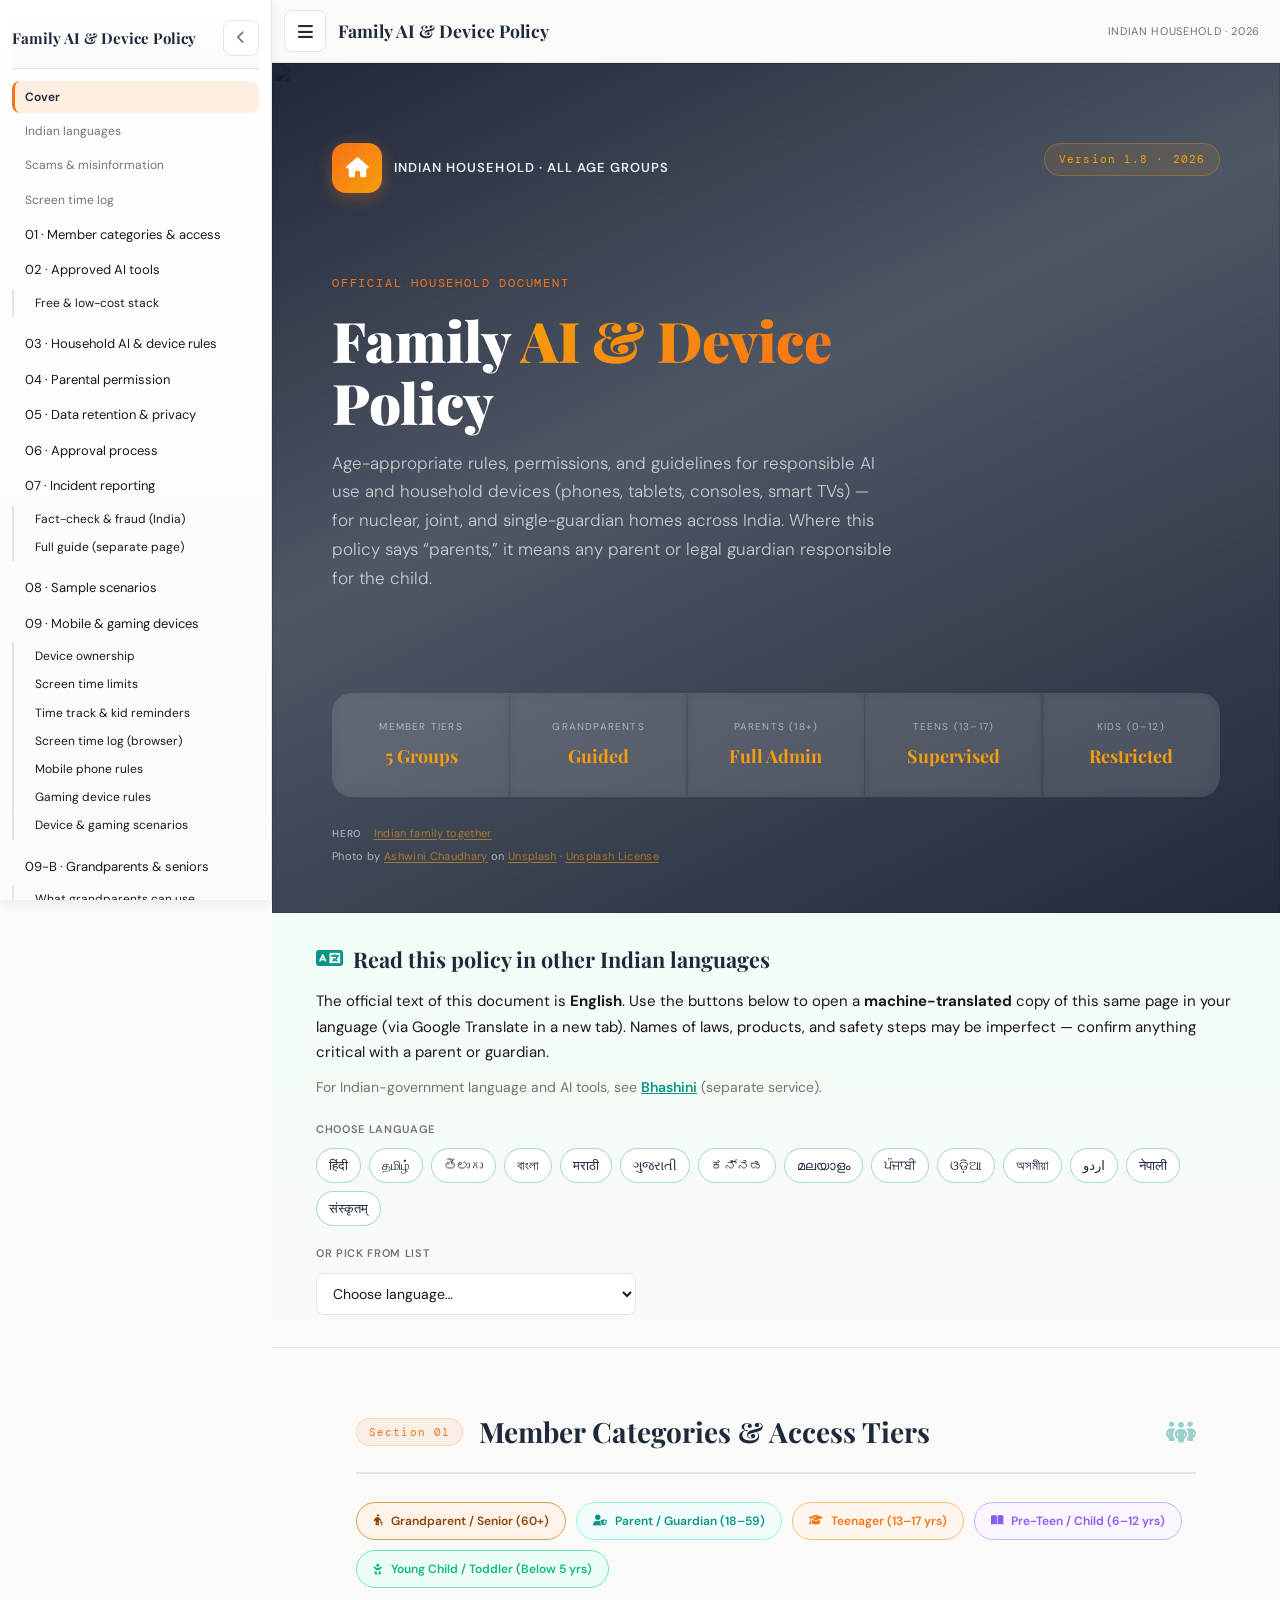
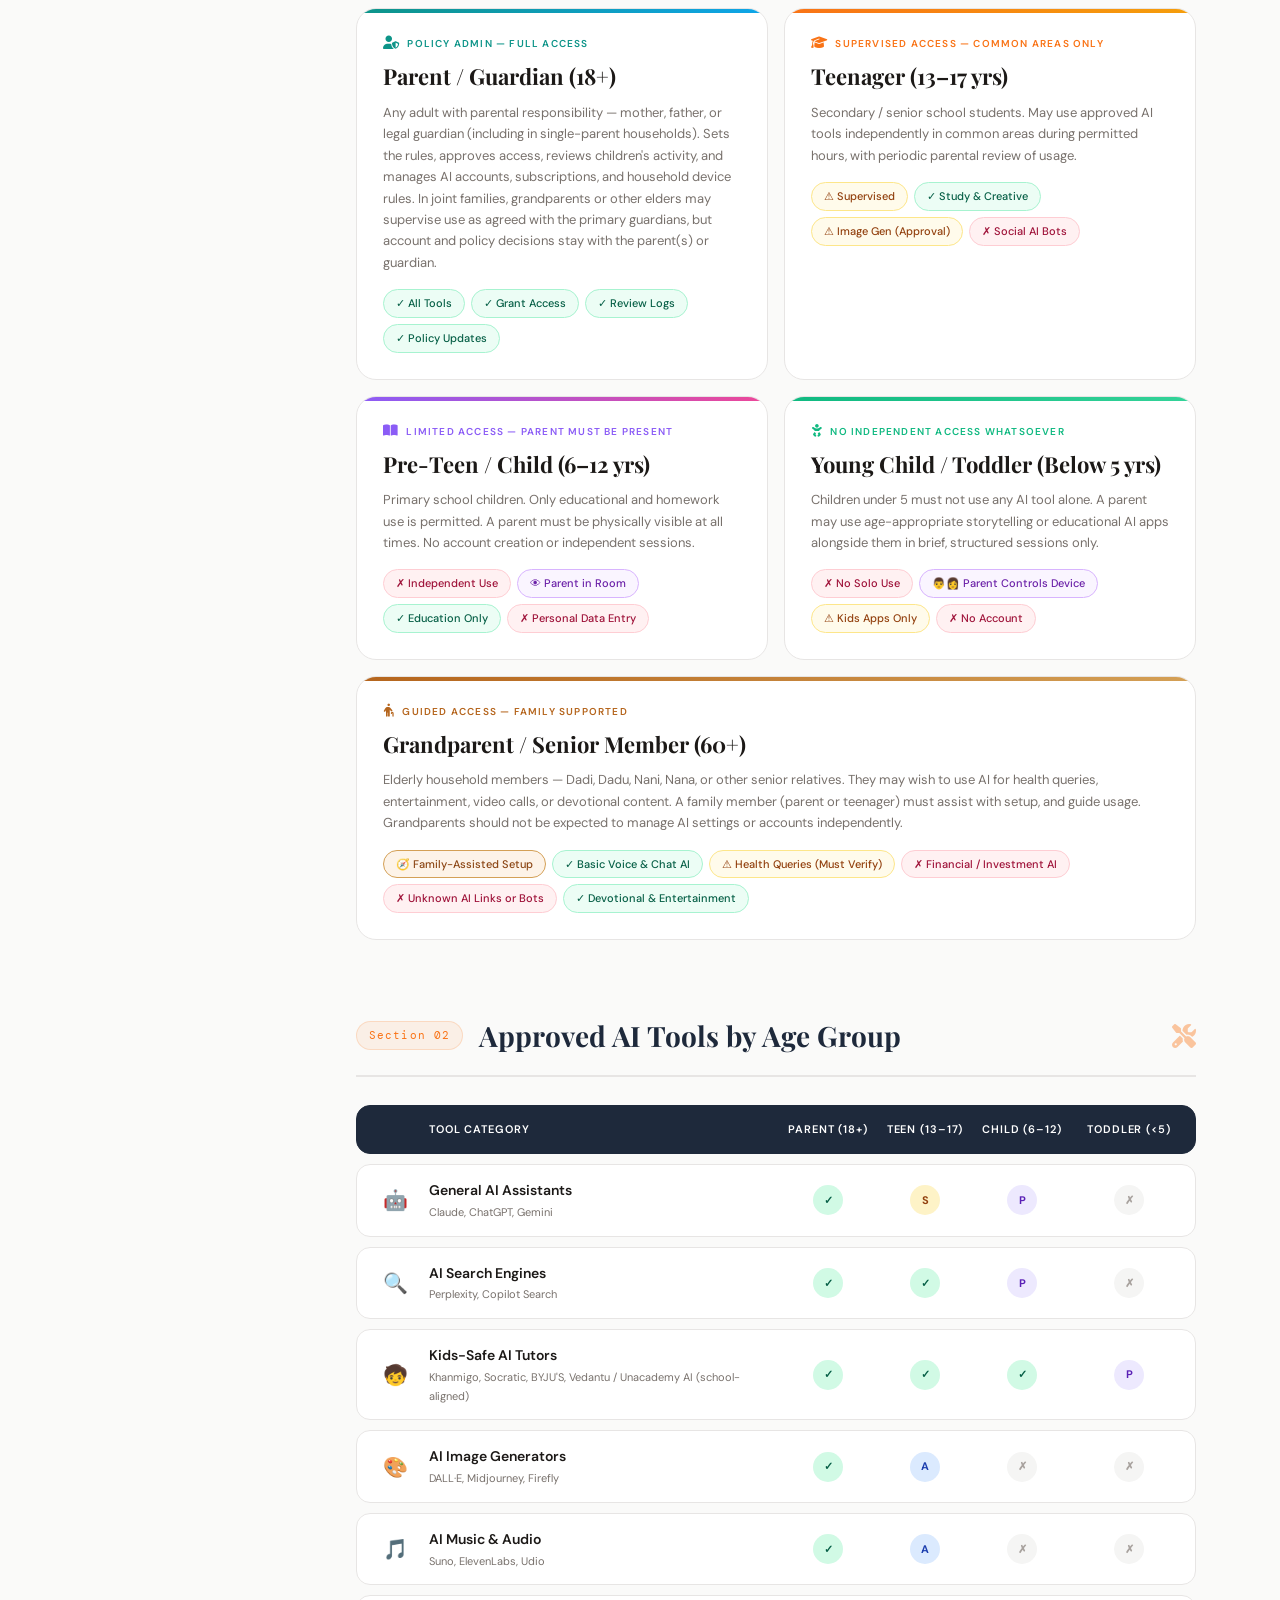
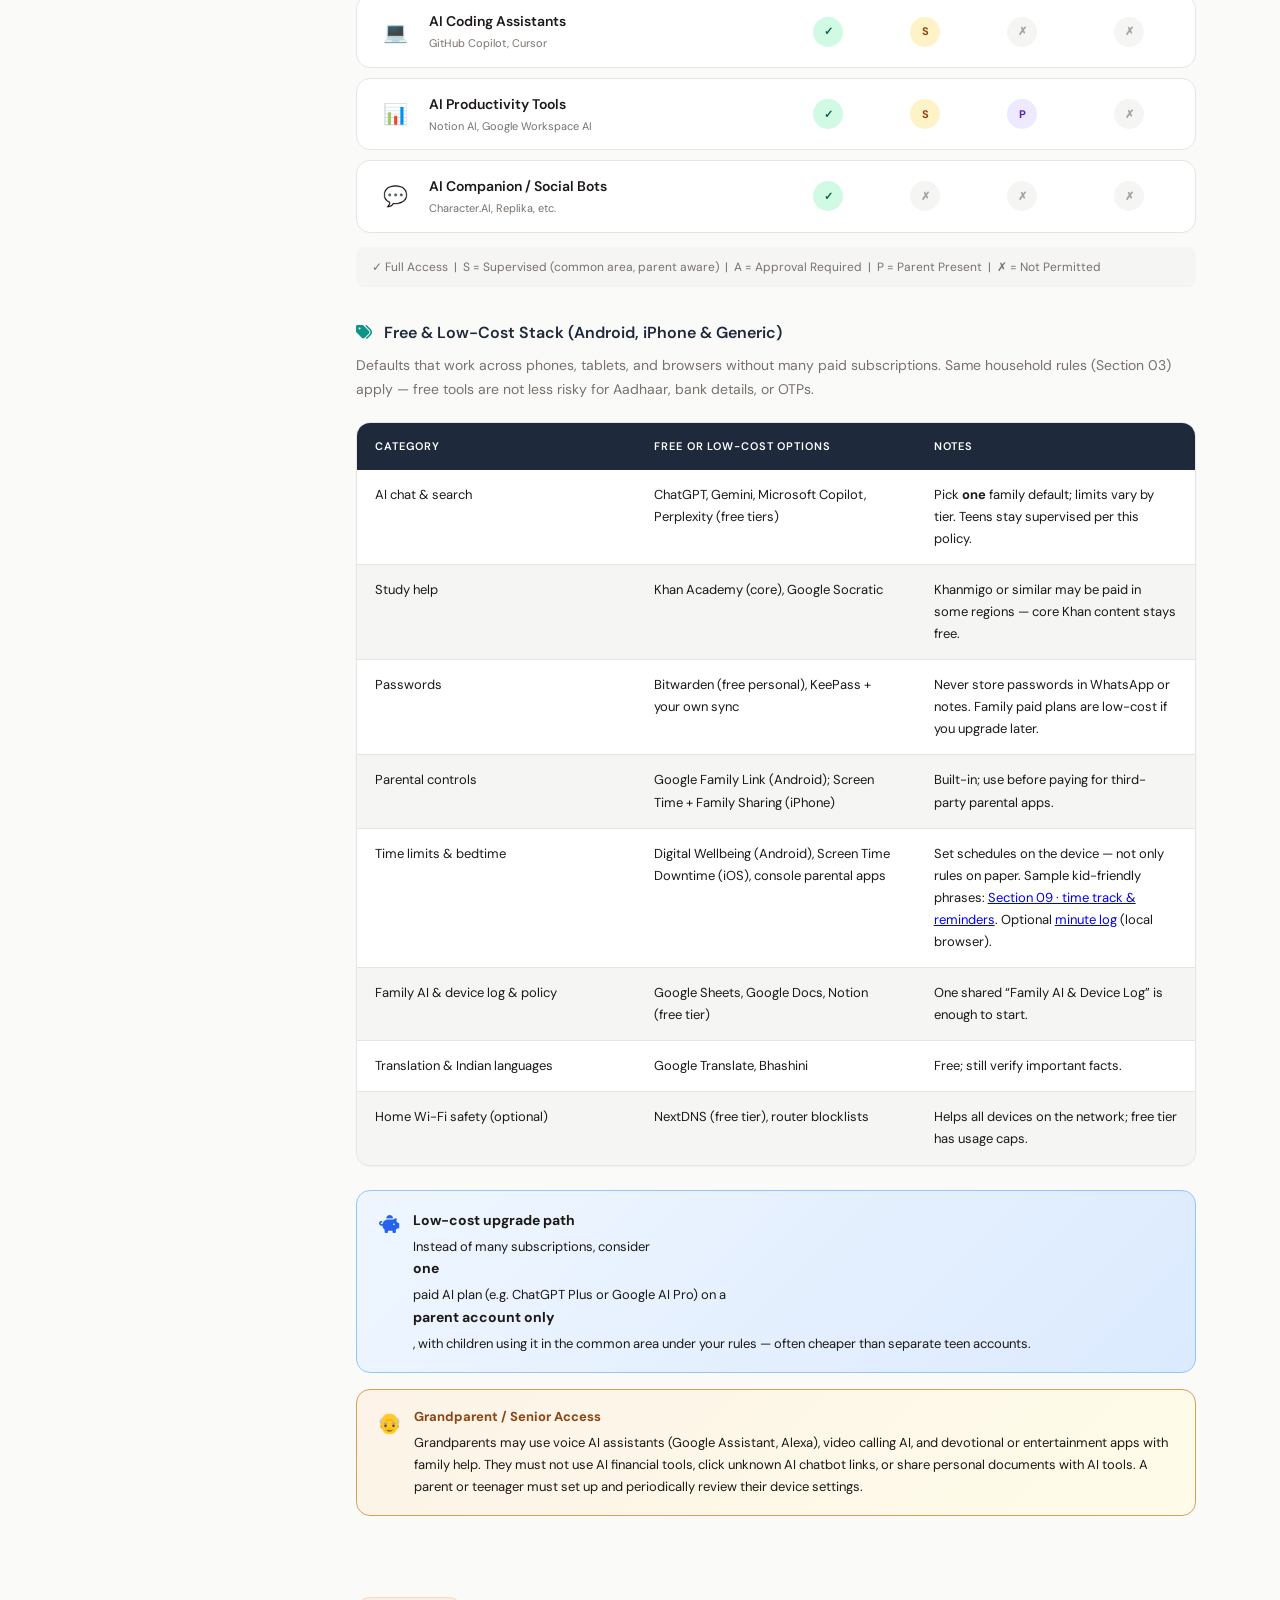
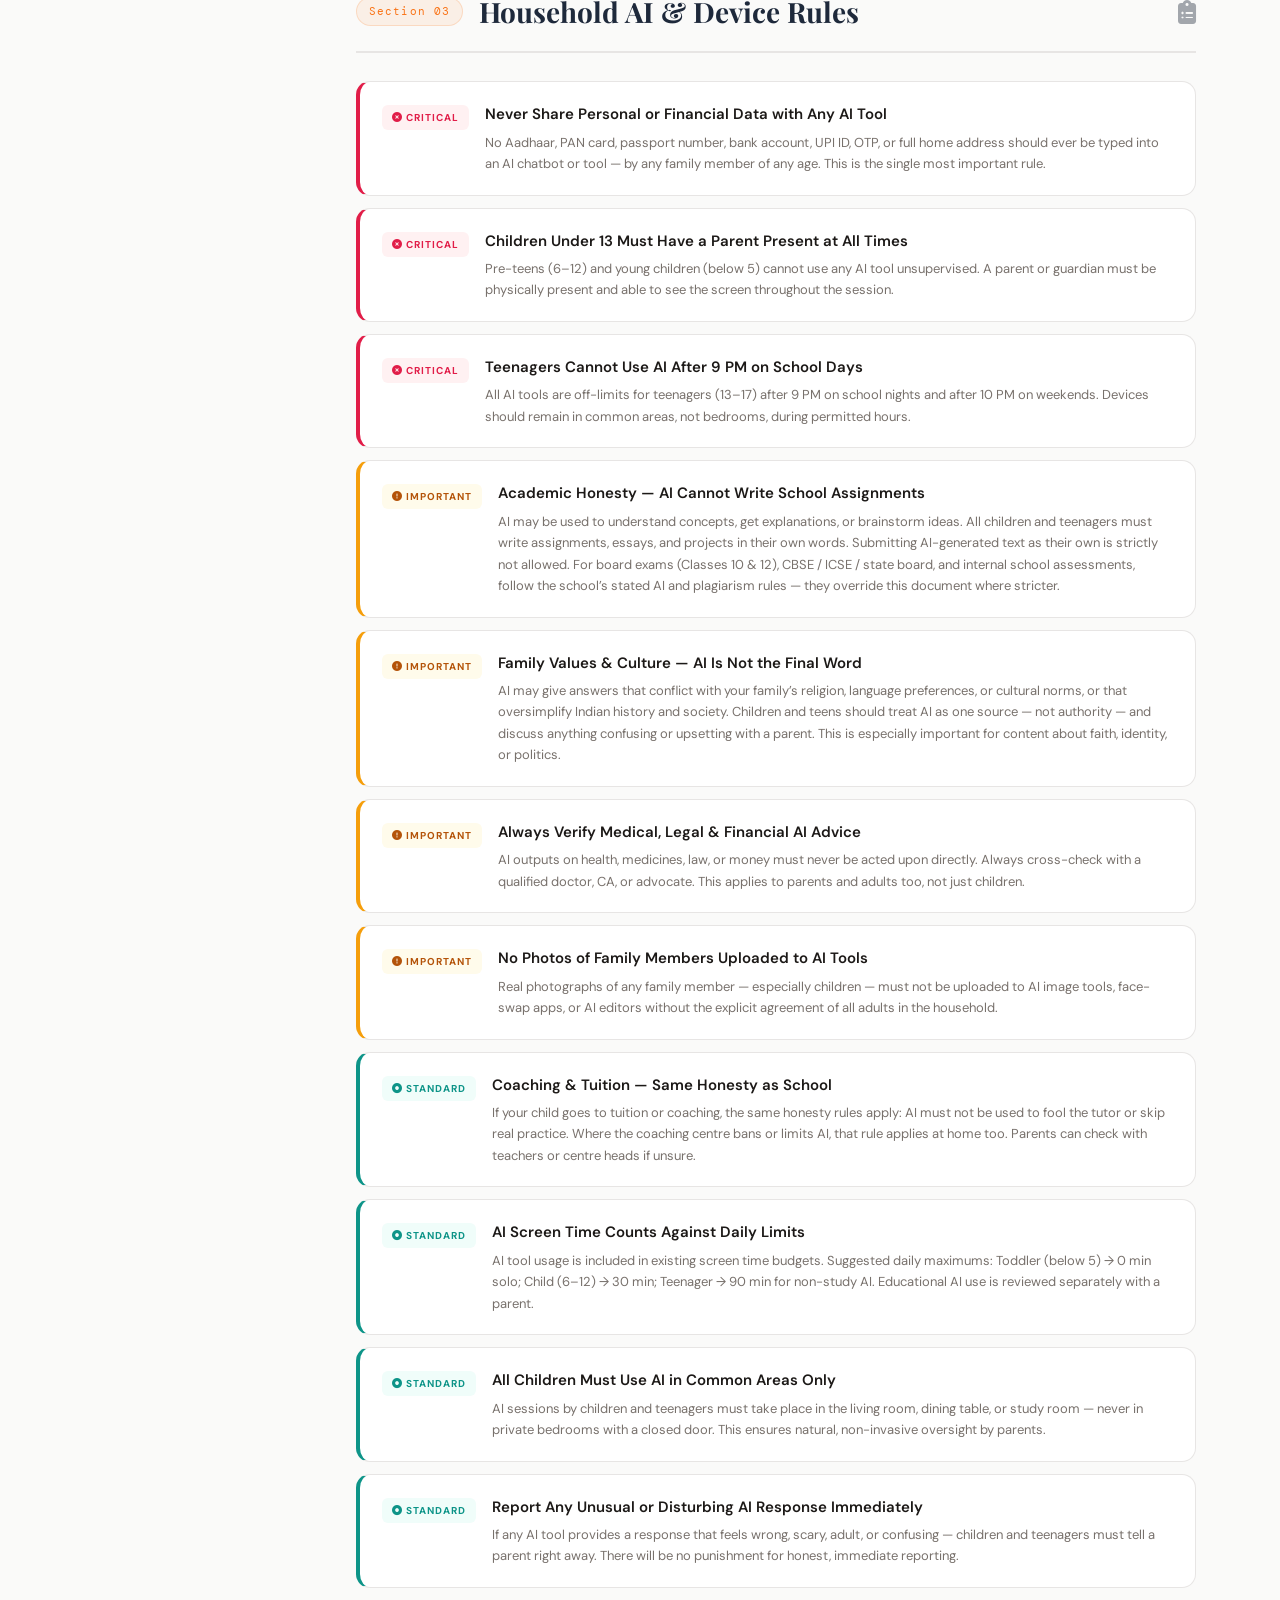
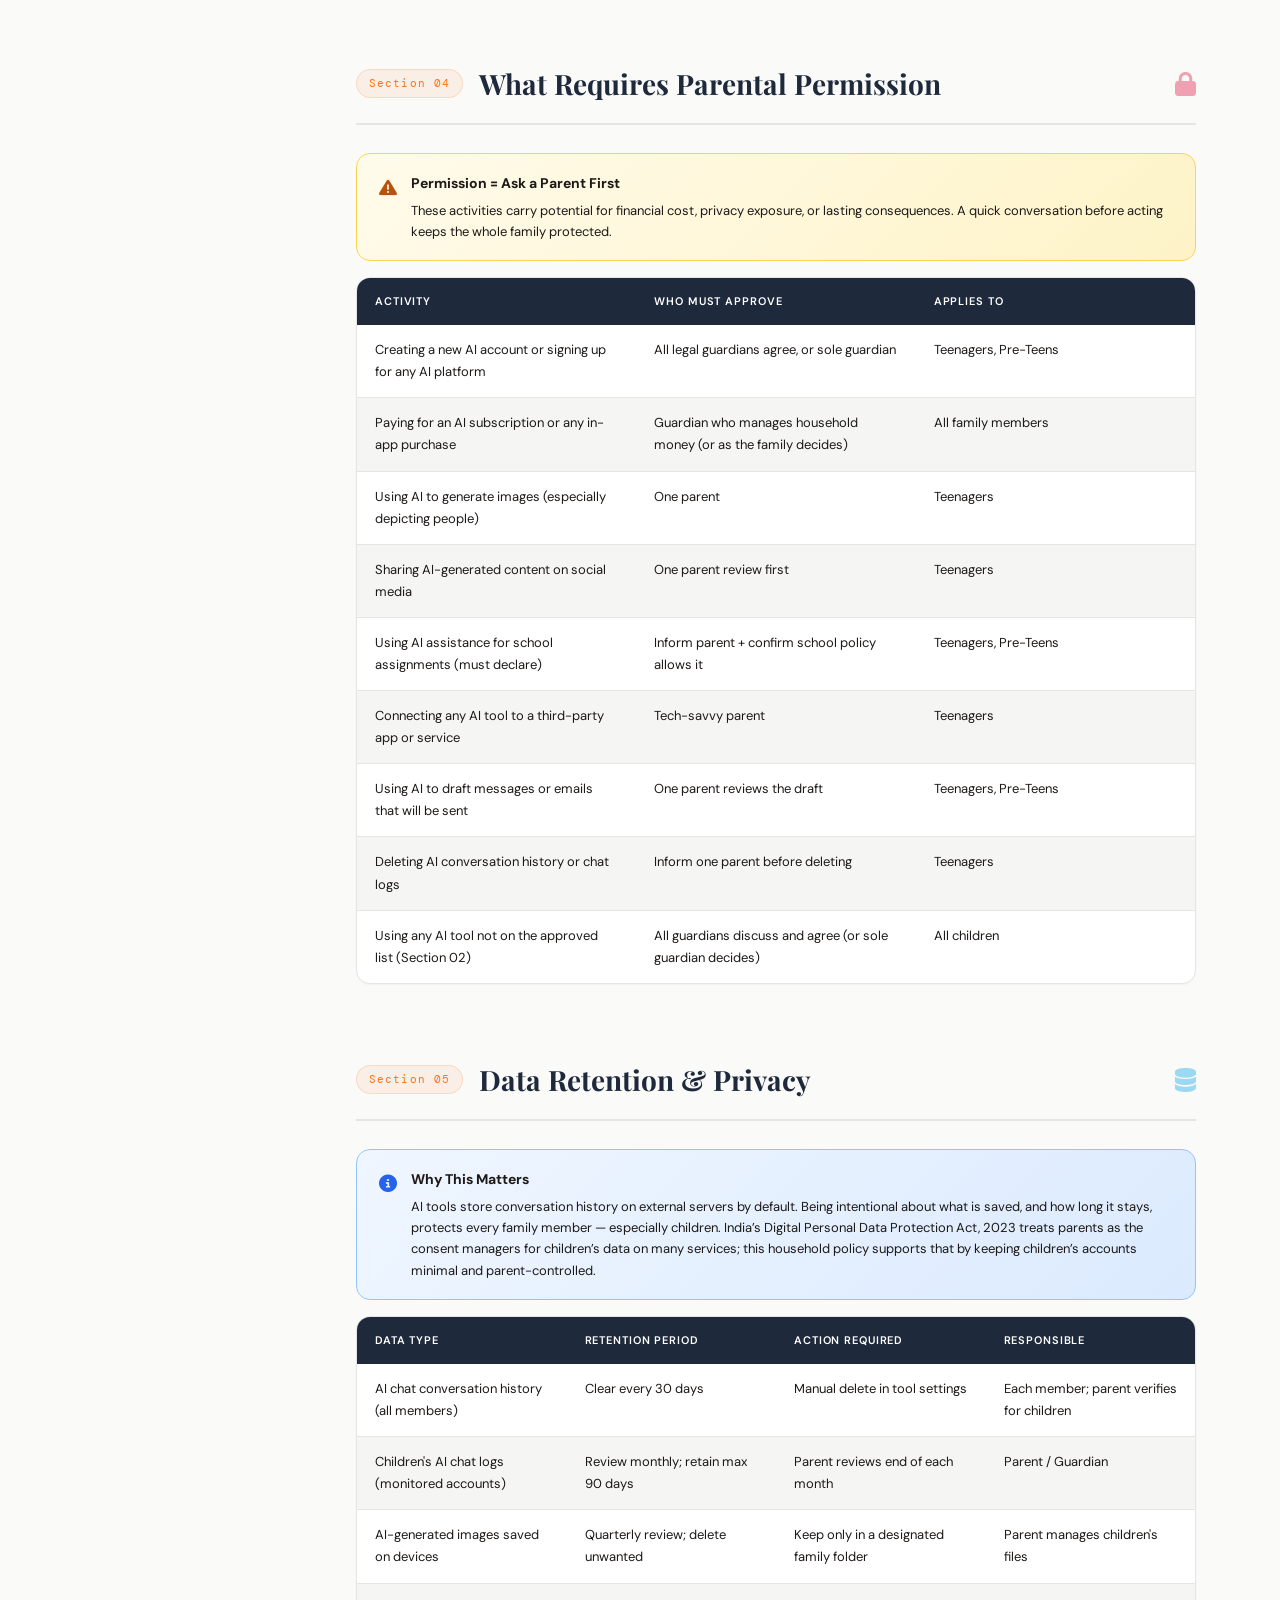
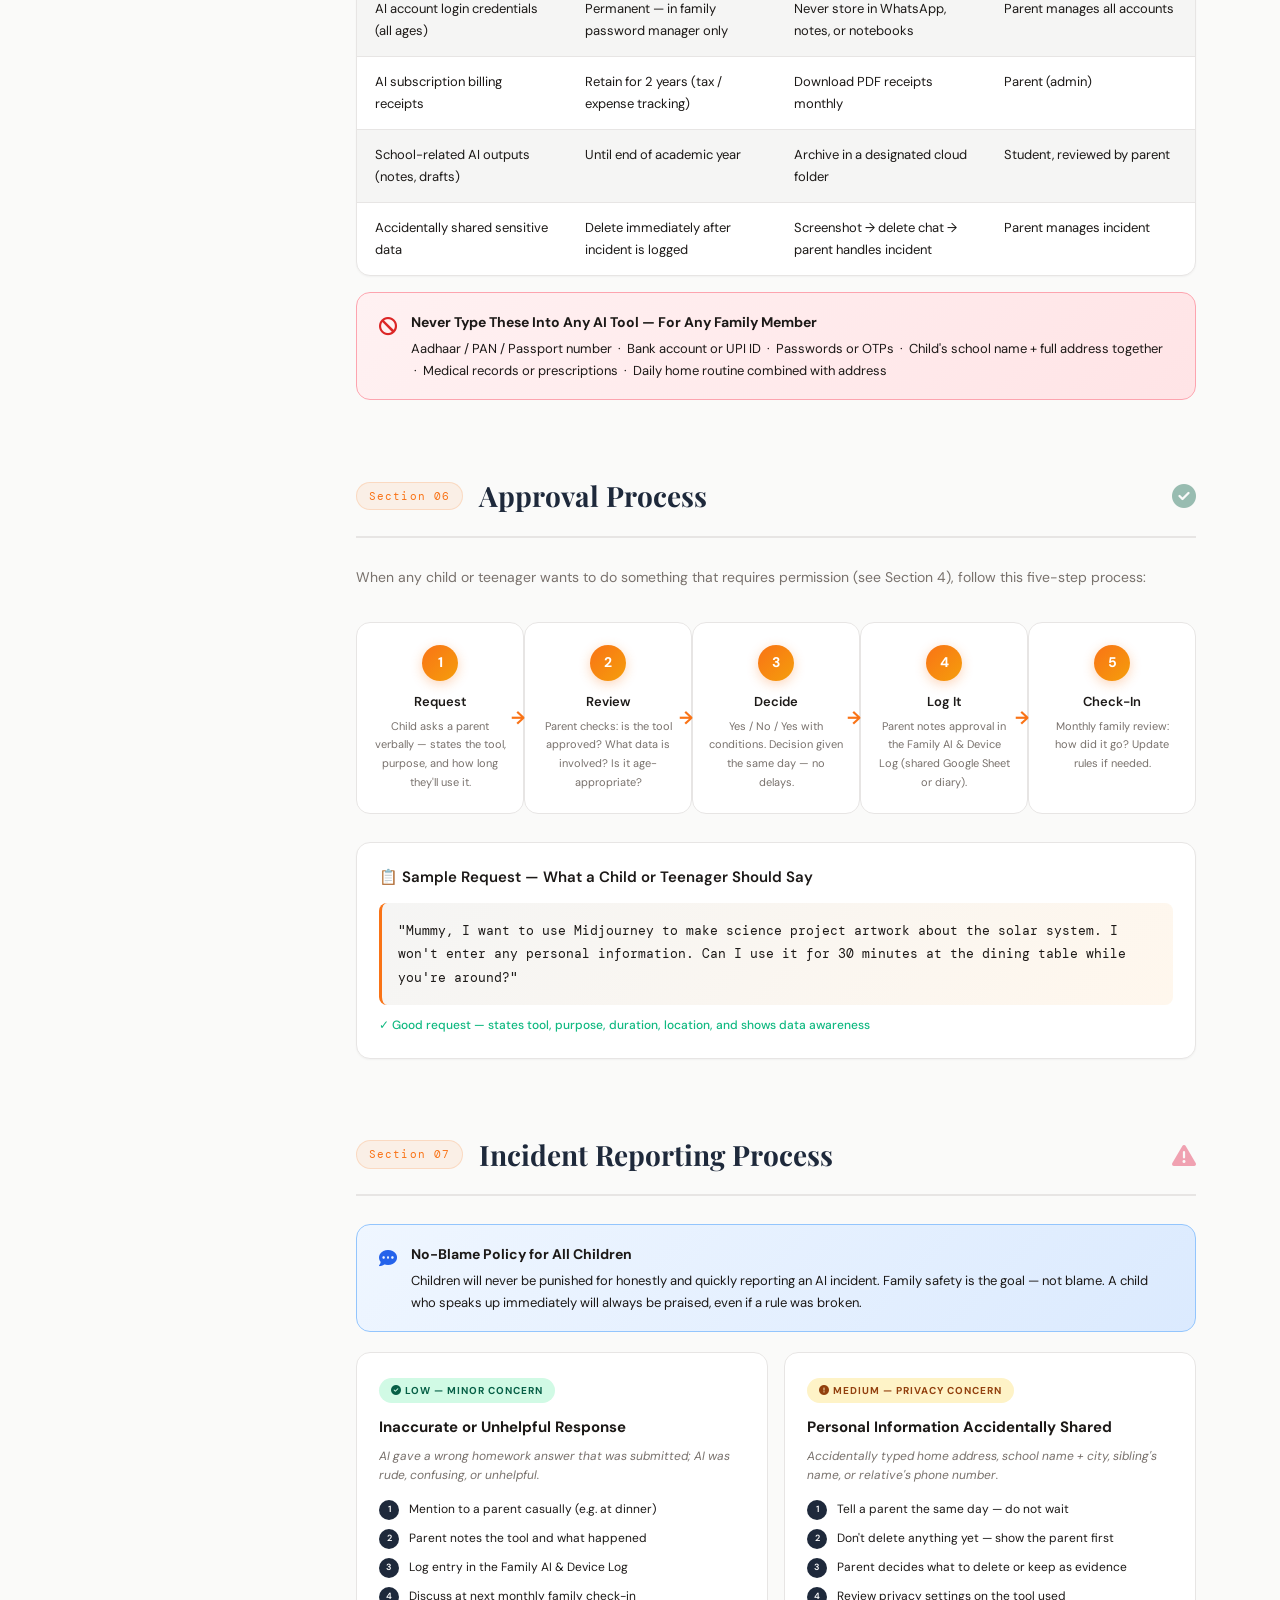
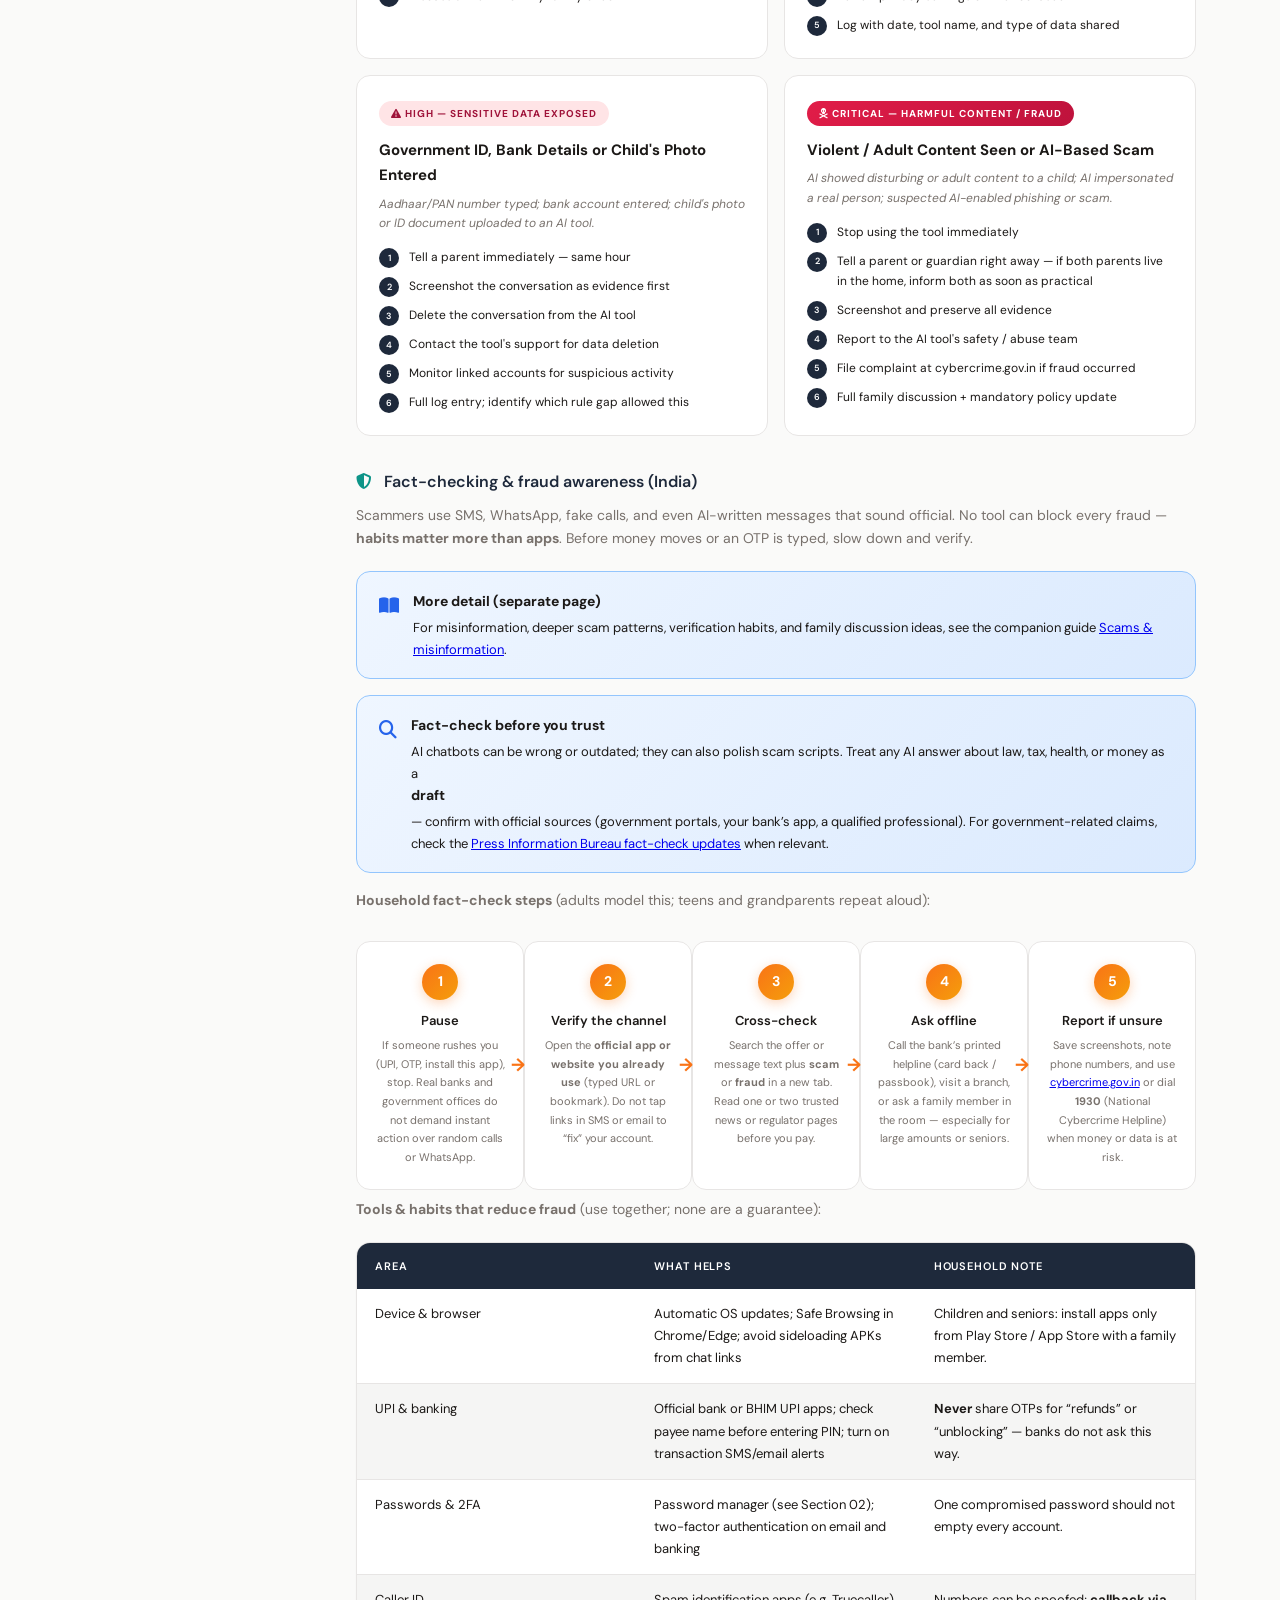
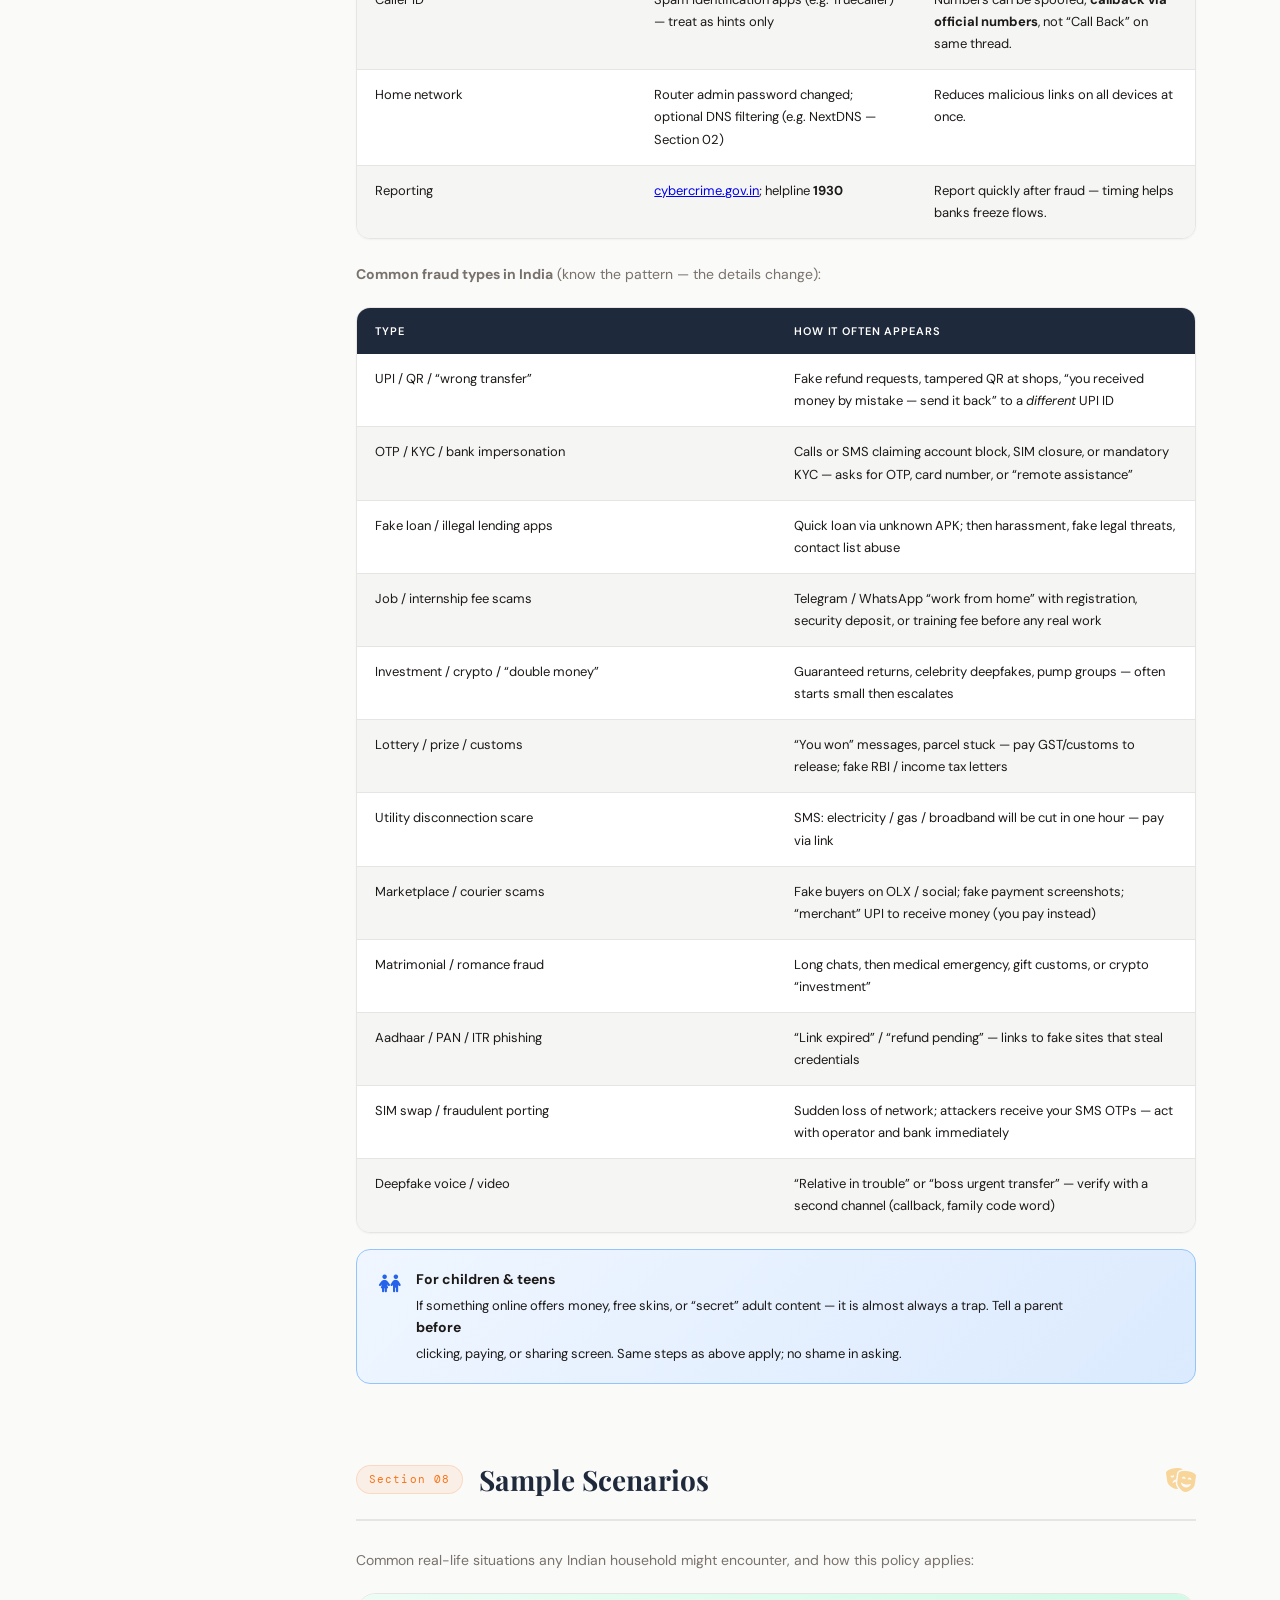
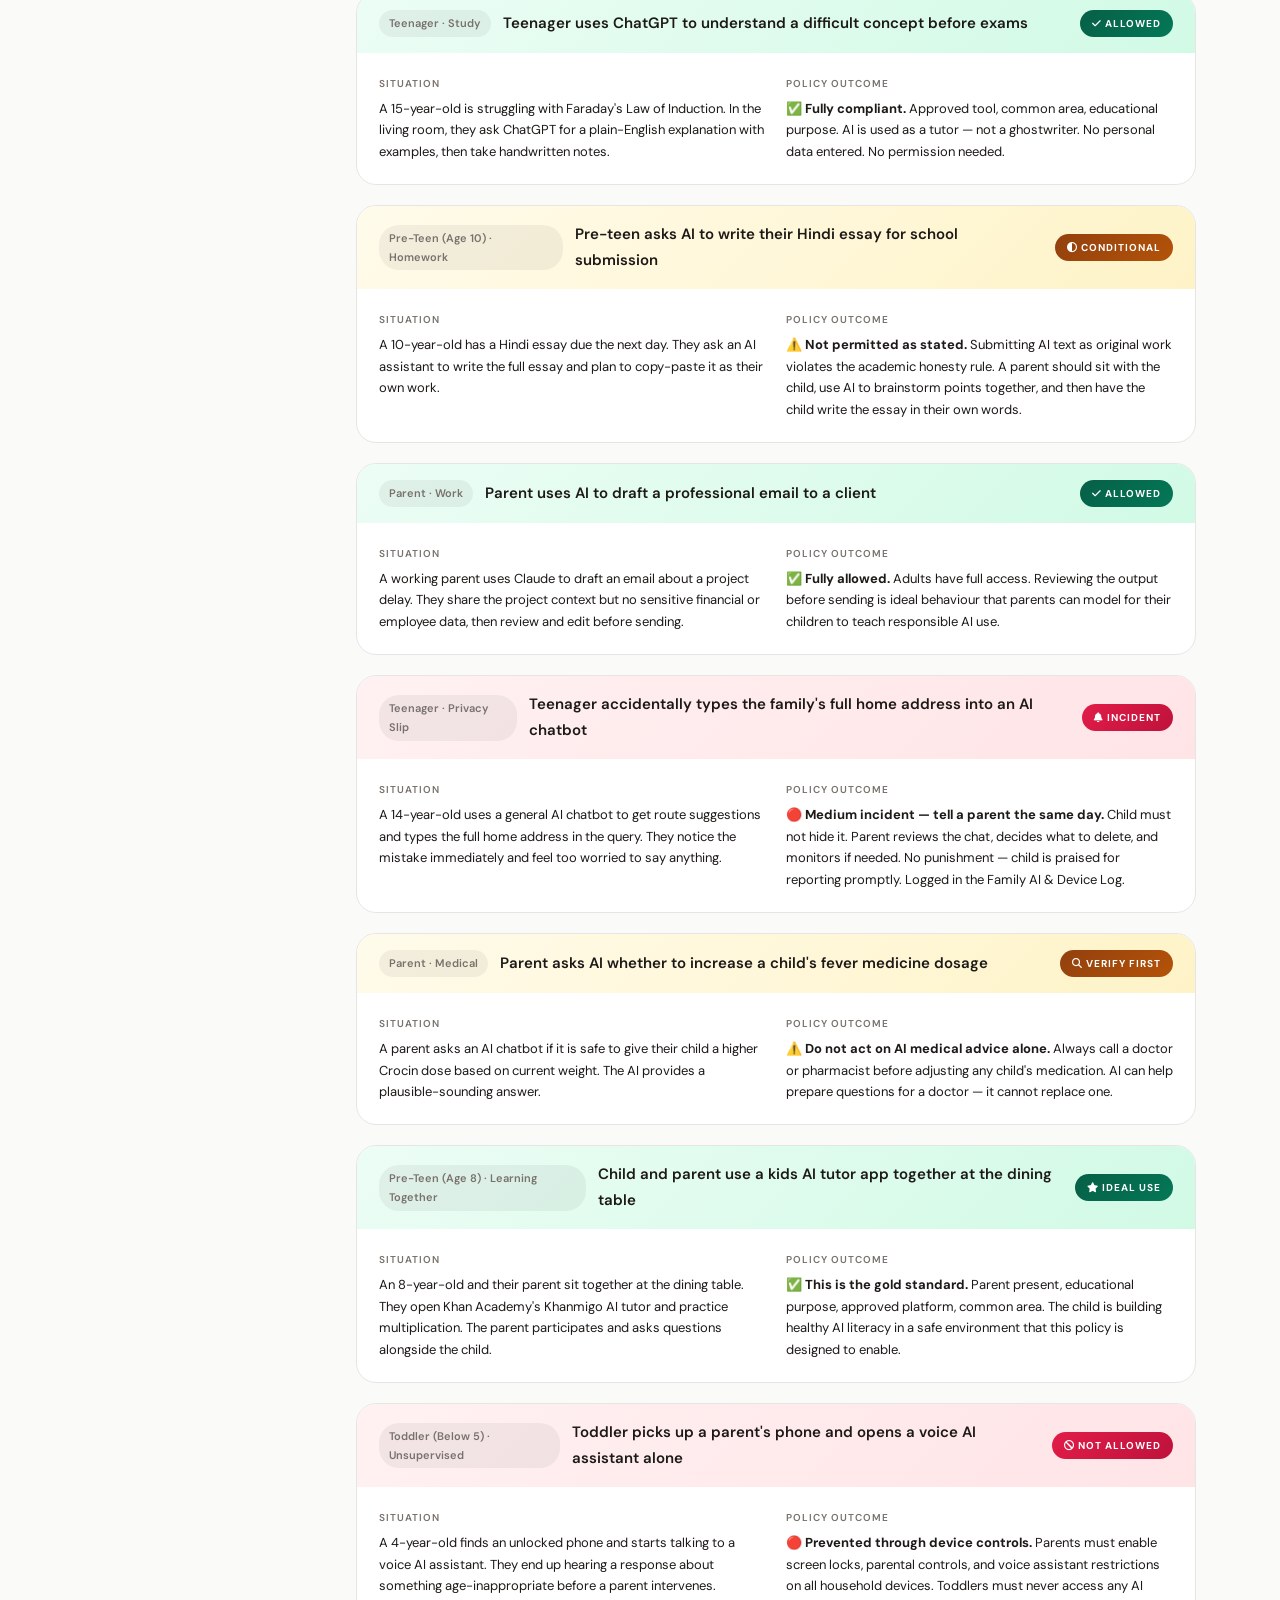
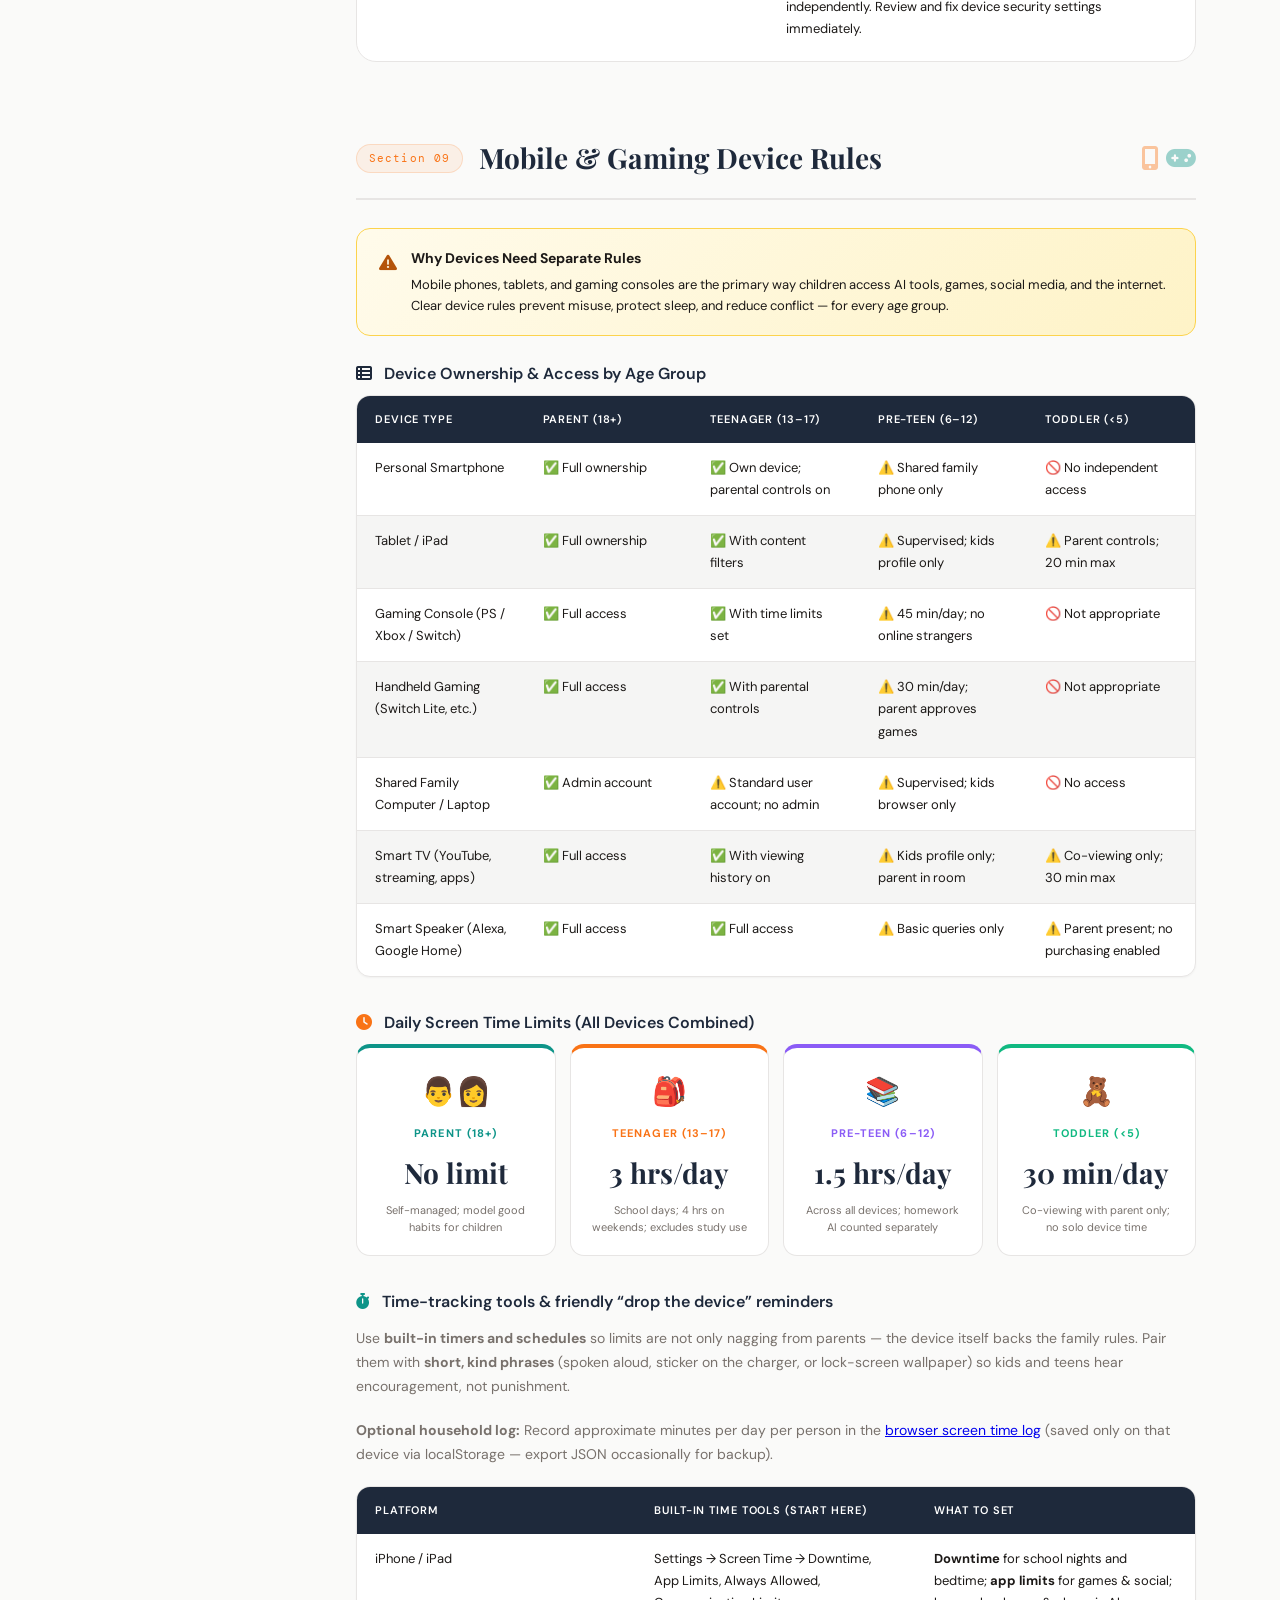
==== commit e4dd5988: "fix: new pages" ====
--- a/index.html
+++ b/index.html
@@ -3,7 +3,7 @@
 <head>
 <meta charset="UTF-8">
 <meta name="viewport" content="width=device-width, initial-scale=1.0">
-<title>Indian Household AI Policy 2026</title>
+<title>Indian Household AI and Device Policy 2026</title>
 <meta name="theme-color" content="#1E293B">
 <link href="https://fonts.googleapis.com/css2?family=Playfair+Display:wght@400;700;900&family=DM+Sans:wght@300;400;500;600&family=DM+Mono:wght@400;500&display=swap" rel="stylesheet">
 <link rel="stylesheet" href="https://cdnjs.cloudflare.com/ajax/libs/font-awesome/6.5.1/css/all.min.css">
@@ -15,10 +15,18 @@
 
 <a href="#main" class="skip-to-main">Skip to main content</a>
 
+<header class="site-header" id="site-header" role="banner">
+  <button type="button" class="site-header__toc" id="site-header-toc" aria-controls="doc-nav" aria-expanded="true" aria-label="Toggle table of contents">
+    <i class="fa-solid fa-bars" aria-hidden="true"></i>
+  </button>
+  <a class="site-header__brand" href="#cover">Family AI &amp; Device Policy</a>
+  <span class="site-header__meta">Indian Household · 2026</span>
+</header>
+
 <nav class="doc-nav" id="doc-nav" aria-label="Table of contents">
   <div class="doc-nav__inner">
     <div class="doc-nav__head">
-      <a class="doc-nav__title" href="#cover">Family AI Policy</a>
+      <a class="doc-nav__title" href="#cover">Family AI &amp; Device Policy</a>
       <button type="button" class="doc-nav__collapse" id="doc-nav-collapse" aria-expanded="true" aria-controls="doc-nav-links" title="Collapse sidebar">
         <i class="fa-solid fa-chevron-left" aria-hidden="true"></i>
         <span class="visually-hidden">Collapse navigation</span>
@@ -27,6 +35,8 @@
     <ul class="doc-nav__list" id="doc-nav-links">
       <li><a href="#cover" class="doc-nav__link doc-nav__link--cover">Cover</a></li>
       <li><a href="#language-section" class="doc-nav__link doc-nav__link--cover">Indian languages</a></li>
+      <li><a href="scams-and-misinformation.html" class="doc-nav__link doc-nav__link--cover">Scams &amp; misinformation</a></li>
+      <li><a href="screen-time-tracker.html" class="doc-nav__link doc-nav__link--cover">Screen time log</a></li>
       <li><a href="#section-01" class="doc-nav__link">01 · Member categories &amp; access</a></li>
       <li>
         <a href="#section-02" class="doc-nav__link">02 · Approved AI tools</a>
@@ -34,17 +44,25 @@
           <li><a href="#section-02-free" class="doc-nav__link doc-nav__sublink">Free &amp; low-cost stack</a></li>
         </ul>
       </li>
-      <li><a href="#section-03" class="doc-nav__link">03 · Household AI rules</a></li>
+      <li><a href="#section-03" class="doc-nav__link">03 · Household AI &amp; device rules</a></li>
       <li><a href="#section-04" class="doc-nav__link">04 · Parental permission</a></li>
       <li><a href="#section-05" class="doc-nav__link">05 · Data retention &amp; privacy</a></li>
       <li><a href="#section-06" class="doc-nav__link">06 · Approval process</a></li>
-      <li><a href="#section-07" class="doc-nav__link">07 · Incident reporting</a></li>
+      <li>
+        <a href="#section-07" class="doc-nav__link">07 · Incident reporting</a>
+        <ul class="doc-nav__sub">
+          <li><a href="#section-07-factcheck" class="doc-nav__link doc-nav__sublink">Fact-check &amp; fraud (India)</a></li>
+          <li><a href="scams-and-misinformation.html" class="doc-nav__link doc-nav__sublink">Full guide (separate page)</a></li>
+        </ul>
+      </li>
       <li><a href="#section-08" class="doc-nav__link">08 · Sample scenarios</a></li>
       <li>
         <a href="#section-09" class="doc-nav__link">09 · Mobile &amp; gaming devices</a>
         <ul class="doc-nav__sub">
           <li><a href="#section-09-devices" class="doc-nav__link doc-nav__sublink">Device ownership</a></li>
           <li><a href="#section-09-screen-time" class="doc-nav__link doc-nav__sublink">Screen time limits</a></li>
+          <li><a href="#section-09-timetrack" class="doc-nav__link doc-nav__sublink">Time track &amp; kid reminders</a></li>
+          <li><a href="screen-time-tracker.html" class="doc-nav__link doc-nav__sublink">Screen time log (browser)</a></li>
           <li><a href="#section-09-mobile" class="doc-nav__link doc-nav__sublink">Mobile phone rules</a></li>
           <li><a href="#section-09-gaming" class="doc-nav__link doc-nav__sublink">Gaming device rules</a></li>
           <li><a href="#section-09-device-scenarios" class="doc-nav__link doc-nav__sublink">Device &amp; gaming scenarios</a></li>
@@ -65,24 +83,41 @@
   </div>
 </nav>
 
-<button type="button" class="doc-nav__reopen" id="doc-nav-reopen" hidden aria-controls="doc-nav" title="Open table of contents">
+<button type="button" class="doc-nav__reopen" id="doc-nav-reopen" hidden aria-controls="doc-nav" title="Open table of contents" tabindex="-1" aria-hidden="true">
   <i class="fa-solid fa-list-ul" aria-hidden="true"></i>
   <span class="visually-hidden">Open navigation</span>
 </button>
 
 <!-- COVER -->
-<header class="cover" id="cover" role="banner">
+<header class="cover" id="cover" role="region" aria-label="Policy introduction">
+  <div class="cover__media" aria-hidden="true">
+    <img
+      class="cover__img"
+      src="https://images.unsplash.com/photo-1567122087721-47b09b61e1d1?ixlib=rb-4.0.3&amp;auto=format&amp;fit=crop&amp;w=1920&amp;q=82"
+      srcset="https://images.unsplash.com/photo-1567122087721-47b09b61e1d1?ixlib=rb-4.0.3&amp;auto=format&amp;fit=crop&amp;w=960&amp;q=82 960w,
+              https://images.unsplash.com/photo-1567122087721-47b09b61e1d1?ixlib=rb-4.0.3&amp;auto=format&amp;fit=crop&amp;w=1920&amp;q=82 1920w"
+      sizes="100vw"
+      width="1920"
+      height="1280"
+      alt=""
+      loading="eager"
+      fetchpriority="high"
+      decoding="async"
+    />
+  </div>
+  <div class="cover__overlay" aria-hidden="true"></div>
+  <div class="cover-inner">
   <div class="cover-top">
     <div class="family-badge">
       <div class="badge-icon"><i class="fa-solid fa-house"></i></div>
       <div class="badge-text">Indian Household · All Age Groups</div>
     </div>
-    <div class="version-tag">Version 1.3 · 2026</div>
+    <div class="version-tag">Version 1.8 · 2026</div>
   </div>
   <div class="cover-title">
     <div class="eyebrow">Official Household Document</div>
-    <h1>Family <span>AI Usage</span><br>Policy</h1>
-    <div class="subtitle">Age-appropriate rules, permissions, and guidelines for responsible AI use — for nuclear, joint, and single-guardian homes across India. Where this policy says &ldquo;parents,&rdquo; it means any parent or legal guardian responsible for the child.</div>
+    <h1>Family <span>AI &amp; Device</span><br>Policy</h1>
+    <div class="subtitle">Age-appropriate rules, permissions, and guidelines for responsible AI use and household devices (phones, tablets, consoles, smart TVs) — for nuclear, joint, and single-guardian homes across India. Where this policy says &ldquo;parents,&rdquo; it means any parent or legal guardian responsible for the child.</div>
   </div>
   <div class="cover-meta">
     <div class="meta-item"><div class="label">Member Tiers</div><div class="value">5 Groups</div></div>
@@ -90,6 +125,18 @@
     <div class="meta-item"><div class="label">Parents (18+)</div><div class="value">Full Admin</div></div>
     <div class="meta-item"><div class="label">Teens (13–17)</div><div class="value">Supervised</div></div>
     <div class="meta-item"><div class="label">Kids (0–12)</div><div class="value">Restricted</div></div>
+  </div>
+  <div class="cover__photo-credit" role="note">
+    <p class="cover__photo-credit__line">
+      <span class="cover__photo-credit__title">Hero</span>
+      <a href="https://unsplash.com/photos/GmDVGjqeVEk?utm_source=unsplash&amp;utm_medium=referral&amp;utm_content=creditCopyText&amp;utm_campaign=asset_call_to_action" target="_blank" rel="noopener noreferrer">Indian family together</a>
+    </p>
+    <p class="cover__photo-credit__line">
+      Photo by <a href="https://unsplash.com/@suicide_chewbacca?utm_source=unsplash&amp;utm_medium=referral&amp;utm_content=creditCopyText&amp;utm_campaign=asset_call_to_action" target="_blank" rel="noopener noreferrer">Ashwini Chaudhary</a>
+      on <a href="https://unsplash.com/?utm_source=unsplash&amp;utm_medium=referral&amp;utm_content=creditCopyText&amp;utm_campaign=asset_call_to_action" target="_blank" rel="noopener noreferrer">Unsplash</a>
+      · <a href="https://unsplash.com/license" target="_blank" rel="noopener noreferrer">Unsplash License</a>
+    </p>
+  </div>
   </div>
 </header>
 
@@ -136,7 +183,7 @@
       <div class="member-card adult">
         <div class="member-role"><i class="fa-solid fa-user-shield fa-icon-sm"></i> Policy Admin — Full Access</div>
         <div class="member-name">Parent / Guardian (18+)</div>
-        <div class="member-desc">Any adult with parental responsibility — mother, father, or legal guardian (including in single-parent households). Sets the rules, approves access, reviews children's activity, and manages all AI accounts and subscriptions. In joint families, grandparents or other elders may supervise use as agreed with the primary guardians, but account and policy decisions stay with the parent(s) or guardian.</div>
+        <div class="member-desc">Any adult with parental responsibility — mother, father, or legal guardian (including in single-parent households). Sets the rules, approves access, reviews children's activity, and manages AI accounts, subscriptions, and household device rules. In joint families, grandparents or other elders may supervise use as agreed with the primary guardians, but account and policy decisions stay with the parent(s) or guardian.</div>
         <div class="member-perms">
           <span class="perm-tag green">✓ All Tools</span>
           <span class="perm-tag green">✓ Grant Access</span>
@@ -293,7 +340,8 @@
         <tr><td>Study help</td><td>Khan Academy (core), Google Socratic</td><td>Khanmigo or similar may be paid in some regions — core Khan content stays free.</td></tr>
         <tr><td>Passwords</td><td>Bitwarden (free personal), KeePass + your own sync</td><td>Never store passwords in WhatsApp or notes. Family paid plans are low-cost if you upgrade later.</td></tr>
         <tr><td>Parental controls</td><td>Google Family Link (Android); Screen Time + Family Sharing (iPhone)</td><td>Built-in; use before paying for third-party parental apps.</td></tr>
-        <tr><td>Family AI log &amp; policy</td><td>Google Sheets, Google Docs, Notion (free tier)</td><td>One shared &ldquo;Family AI Log&rdquo; is enough to start.</td></tr>
+        <tr><td>Time limits &amp; bedtime</td><td>Digital Wellbeing (Android), Screen Time Downtime (iOS), console parental apps</td><td>Set schedules on the device — not only rules on paper. Sample kid-friendly phrases: <a href="#section-09-timetrack">Section 09 · time track &amp; reminders</a>. Optional <a href="screen-time-tracker.html">minute log</a> (local browser).</td></tr>
+        <tr><td>Family AI &amp; device log &amp; policy</td><td>Google Sheets, Google Docs, Notion (free tier)</td><td>One shared &ldquo;Family AI &amp; Device Log&rdquo; is enough to start.</td></tr>
         <tr><td>Translation &amp; Indian languages</td><td>Google Translate, Bhashini</td><td>Free; still verify important facts.</td></tr>
         <tr><td>Home Wi-Fi safety (optional)</td><td>NextDNS (free tier), router blocklists</td><td>Helps all devices on the network; free tier has usage caps.</td></tr>
       </tbody>
@@ -313,7 +361,7 @@
   <div class="section" id="section-03">
     <div class="section-header">
       <span class="section-num">Section 03</span>
-      <h2 class="section-title">Household AI Rules</h2>
+      <h2 class="section-title">Household AI &amp; Device Rules</h2>
       <span class="section-icon"><i class="fa-solid fa-clipboard-list icon-navy"></i></span>
     </div>
     <div class="rules-list">
@@ -465,7 +513,7 @@
       <div class="flow-step"><div class="step-num">1</div><div class="step-title">Request</div><div class="step-desc">Child asks a parent verbally — states the tool, purpose, and how long they'll use it.</div></div>
       <div class="flow-step"><div class="step-num">2</div><div class="step-title">Review</div><div class="step-desc">Parent checks: is the tool approved? What data is involved? Is it age-appropriate?</div></div>
       <div class="flow-step"><div class="step-num">3</div><div class="step-title">Decide</div><div class="step-desc">Yes / No / Yes with conditions. Decision given the same day — no delays.</div></div>
-      <div class="flow-step"><div class="step-num">4</div><div class="step-title">Log It</div><div class="step-desc">Parent notes approval in the Family AI Log (shared Google Sheet or diary).</div></div>
+      <div class="flow-step"><div class="step-num">4</div><div class="step-title">Log It</div><div class="step-desc">Parent notes approval in the Family AI &amp; Device Log (shared Google Sheet or diary).</div></div>
       <div class="flow-step"><div class="step-num">5</div><div class="step-title">Check-In</div><div class="step-desc">Monthly family review: how did it go? Update rules if needed.</div></div>
     </div>
     <div class="sample-request">
@@ -496,7 +544,7 @@
         <ul class="inc-steps">
           <li><div class="inc-step-num">1</div><span>Mention to a parent casually (e.g. at dinner)</span></li>
           <li><div class="inc-step-num">2</div><span>Parent notes the tool and what happened</span></li>
-          <li><div class="inc-step-num">3</div><span>Log entry in the Family AI Log</span></li>
+          <li><div class="inc-step-num">3</div><span>Log entry in the Family AI &amp; Device Log</span></li>
           <li><div class="inc-step-num">4</div><span>Discuss at next monthly family check-in</span></li>
         </ul>
       </div>
@@ -539,6 +587,64 @@
         </ul>
       </div>
     </div>
+
+    <h3 class="subsection-title subsection-title--spaced" id="section-07-factcheck"><i class="fa-solid fa-shield-halved subsection-title__icon icon-teal" aria-hidden="true"></i> Fact-checking &amp; fraud awareness (India)</h3>
+    <p class="section-intro section-intro--compact">Scammers use SMS, WhatsApp, fake calls, and even AI-written messages that sound official. No tool can block every fraud — <strong>habits matter more than apps</strong>. Before money moves or an OTP is typed, slow down and verify.</p>
+
+    <div class="callout info callout--mt-16">
+      <div class="callout-icon"><i class="fa-solid fa-book-open icon-info"></i></div>
+      <div class="callout-text"><strong>More detail (separate page)</strong> For misinformation, deeper scam patterns, verification habits, and family discussion ideas, see the companion guide <a href="scams-and-misinformation.html">Scams &amp; misinformation</a>.</div>
+    </div>
+
+    <div class="callout info callout--mt-16">
+      <div class="callout-icon"><i class="fa-solid fa-magnifying-glass icon-info"></i></div>
+      <div class="callout-text"><strong>Fact-check before you trust</strong>AI chatbots can be wrong or outdated; they can also polish scam scripts. Treat any AI answer about law, tax, health, or money as a <strong>draft</strong> — confirm with official sources (government portals, your bank&rsquo;s app, a qualified professional). For government-related claims, check the <a href="https://www.pib.gov.in/factcheckupdates.aspx" target="_blank" rel="noopener noreferrer">Press Information Bureau fact-check updates</a> when relevant.</div>
+    </div>
+
+    <p class="section-intro section-intro--compact"><strong>Household fact-check steps</strong> (adults model this; teens and grandparents repeat aloud):</p>
+    <div class="approval-flow">
+      <div class="flow-step"><div class="step-num">1</div><div class="step-title">Pause</div><div class="step-desc">If someone rushes you (UPI, OTP, install this app), stop. Real banks and government offices do not demand instant action over random calls or WhatsApp.</div></div>
+      <div class="flow-step"><div class="step-num">2</div><div class="step-title">Verify the channel</div><div class="step-desc">Open the <strong>official app or website you already use</strong> (typed URL or bookmark). Do not tap links in SMS or email to &ldquo;fix&rdquo; your account.</div></div>
+      <div class="flow-step"><div class="step-num">3</div><div class="step-title">Cross-check</div><div class="step-desc">Search the offer or message text plus <strong>scam</strong> or <strong>fraud</strong> in a new tab. Read one or two trusted news or regulator pages before you pay.</div></div>
+      <div class="flow-step"><div class="step-num">4</div><div class="step-title">Ask offline</div><div class="step-desc">Call the bank&rsquo;s printed helpline (card back / passbook), visit a branch, or ask a family member in the room — especially for large amounts or seniors.</div></div>
+      <div class="flow-step"><div class="step-num">5</div><div class="step-title">Report if unsure</div><div class="step-desc">Save screenshots, note phone numbers, and use <a href="https://www.cybercrime.gov.in/" target="_blank" rel="noopener noreferrer">cybercrime.gov.in</a> or dial <strong>1930</strong> (National Cybercrime Helpline) when money or data is at risk.</div></div>
+    </div>
+
+    <p class="section-intro section-intro--compact"><strong>Tools &amp; habits that reduce fraud</strong> (use together; none are a guarantee):</p>
+    <table class="retention-table retention-table--mb">
+      <thead><tr><th>Area</th><th>What helps</th><th>Household note</th></tr></thead>
+      <tbody>
+        <tr><td>Device &amp; browser</td><td>Automatic OS updates; Safe Browsing in Chrome/Edge; avoid sideloading APKs from chat links</td><td>Children and seniors: install apps only from Play Store / App Store with a family member.</td></tr>
+        <tr><td>UPI &amp; banking</td><td>Official bank or BHIM UPI apps; check payee name before entering PIN; turn on transaction SMS/email alerts</td><td><strong>Never</strong> share OTPs for &ldquo;refunds&rdquo; or &ldquo;unblocking&rdquo; — banks do not ask this way.</td></tr>
+        <tr><td>Passwords &amp; 2FA</td><td>Password manager (see Section 02); two-factor authentication on email and banking</td><td>One compromised password should not empty every account.</td></tr>
+        <tr><td>Caller ID</td><td>Spam identification apps (e.g. Truecaller) — treat as hints only</td><td>Numbers can be spoofed; <strong>callback via official numbers</strong>, not &ldquo;Call Back&rdquo; on same thread.</td></tr>
+        <tr><td>Home network</td><td>Router admin password changed; optional DNS filtering (e.g. NextDNS — Section 02)</td><td>Reduces malicious links on all devices at once.</td></tr>
+        <tr><td>Reporting</td><td><a href="https://www.cybercrime.gov.in/" target="_blank" rel="noopener noreferrer">cybercrime.gov.in</a>; helpline <strong>1930</strong></td><td>Report quickly after fraud — timing helps banks freeze flows.</td></tr>
+      </tbody>
+    </table>
+
+    <p class="section-intro section-intro--compact"><strong>Common fraud types in India</strong> (know the pattern — the details change):</p>
+    <table class="retention-table">
+      <thead><tr><th>Type</th><th>How it often appears</th></tr></thead>
+      <tbody>
+        <tr><td>UPI / QR / &ldquo;wrong transfer&rdquo;</td><td>Fake refund requests, tampered QR at shops, &ldquo;you received money by mistake — send it back&rdquo; to a <em>different</em> UPI ID</td></tr>
+        <tr><td>OTP / KYC / bank impersonation</td><td>Calls or SMS claiming account block, SIM closure, or mandatory KYC — asks for OTP, card number, or &ldquo;remote assistance&rdquo;</td></tr>
+        <tr><td>Fake loan / illegal lending apps</td><td>Quick loan via unknown APK; then harassment, fake legal threats, contact list abuse</td></tr>
+        <tr><td>Job / internship fee scams</td><td>Telegram / WhatsApp &ldquo;work from home&rdquo; with registration, security deposit, or training fee before any real work</td></tr>
+        <tr><td>Investment / crypto / &ldquo;double money&rdquo;</td><td>Guaranteed returns, celebrity deepfakes, pump groups — often starts small then escalates</td></tr>
+        <tr><td>Lottery / prize / customs</td><td>&ldquo;You won&rdquo; messages, parcel stuck — pay GST/customs to release; fake RBI / income tax letters</td></tr>
+        <tr><td>Utility disconnection scare</td><td>SMS: electricity / gas / broadband will be cut in one hour — pay via link</td></tr>
+        <tr><td>Marketplace / courier scams</td><td>Fake buyers on OLX / social; fake payment screenshots; &ldquo;merchant&rdquo; UPI to receive money (you pay instead)</td></tr>
+        <tr><td>Matrimonial / romance fraud</td><td>Long chats, then medical emergency, gift customs, or crypto &ldquo;investment&rdquo;</td></tr>
+        <tr><td>Aadhaar / PAN / ITR phishing</td><td>&ldquo;Link expired&rdquo; / &ldquo;refund pending&rdquo; — links to fake sites that steal credentials</td></tr>
+        <tr><td>SIM swap / fraudulent porting</td><td>Sudden loss of network; attackers receive your SMS OTPs — act with operator and bank immediately</td></tr>
+        <tr><td>Deepfake voice / video</td><td>&ldquo;Relative in trouble&rdquo; or &ldquo;boss urgent transfer&rdquo; — verify with a second channel (callback, family code word)</td></tr>
+      </tbody>
+    </table>
+    <div class="callout info callout--mt-16">
+      <div class="callout-icon"><i class="fa-solid fa-children icon-info"></i></div>
+      <div class="callout-text"><strong>For children &amp; teens</strong>If something online offers money, free skins, or &ldquo;secret&rdquo; adult content — it is almost always a trap. Tell a parent <strong>before</strong> clicking, paying, or sharing screen. Same steps as above apply; no shame in asking.</div>
+    </div>
   </div>
 
   <!-- S8: SCENARIOS -->
@@ -594,7 +700,7 @@
       </div>
       <div class="scenario-body">
         <div class="scenario-detail"><div class="label">Situation</div><p>A 14-year-old uses a general AI chatbot to get route suggestions and types the full home address in the query. They notice the mistake immediately and feel too worried to say anything.</p></div>
-        <div class="scenario-detail"><div class="label">Policy Outcome</div><p>🔴 <strong>Medium incident — tell a parent the same day.</strong> Child must not hide it. Parent reviews the chat, decides what to delete, and monitors if needed. No punishment — child is praised for reporting promptly. Logged in the Family AI Log.</p></div>
+        <div class="scenario-detail"><div class="label">Policy Outcome</div><p>🔴 <strong>Medium incident — tell a parent the same day.</strong> Child must not hide it. Parent reviews the chat, decides what to delete, and monitors if needed. No punishment — child is praised for reporting promptly. Logged in the Family AI &amp; Device Log.</p></div>
       </div>
     </div>
 
@@ -692,6 +798,59 @@
       </div>
     </div>
 
+    <h3 class="subsection-title subsection-title--spaced subsection-title--tight" id="section-09-timetrack"><i class="fa-solid fa-stopwatch subsection-title__icon icon-teal" aria-hidden="true"></i> Time-tracking tools &amp; friendly &ldquo;drop the device&rdquo; reminders</h3>
+    <p class="section-intro section-intro--compact">Use <strong>built-in timers and schedules</strong> so limits are not only nagging from parents — the device itself backs the family rules. Pair them with <strong>short, kind phrases</strong> (spoken aloud, sticker on the charger, or lock-screen wallpaper) so kids and teens hear encouragement, not punishment.</p>
+    <p class="section-intro section-intro--compact"><strong>Optional household log:</strong> Record approximate minutes per day per person in the <a href="screen-time-tracker.html">browser screen time log</a> (saved only on that device via localStorage — export JSON occasionally for backup).</p>
+
+    <table class="retention-table retention-table--mb">
+      <thead><tr><th>Platform</th><th>Built-in time tools (start here)</th><th>What to set</th></tr></thead>
+      <tbody>
+        <tr><td>iPhone / iPad</td><td>Settings → Screen Time → Downtime, App Limits, Always Allowed, Communication Limits</td><td><strong>Downtime</strong> for school nights and bedtime; <strong>app limits</strong> for games &amp; social; keep school apps &amp; phone in Always Allowed if needed.</td></tr>
+        <tr><td>Android</td><td>Settings → Digital Wellbeing &amp; parental controls (or <strong>Wellbeing</strong> on Pixel)</td><td><strong>App timers</strong>, <strong>Bedtime mode</strong> / Wind Down (greyscale + Do Not Disturb); per-day caps for games &amp; YouTube.</td></tr>
+        <tr><td>Child Android + parent phone</td><td><a href="https://families.google.com/familylink/" target="_blank" rel="noopener noreferrer">Google Family Link</a></td><td>Daily limit, bedtime, &ldquo;lock device&rdquo; for study; approve new apps. Works with the child&rsquo;s Google account on the device.</td></tr>
+        <tr><td>Windows (PC / laptop)</td><td>Microsoft Family Safety (child account + parent dashboard)</td><td>Screen time per device and per app; block after hours.</td></tr>
+        <tr><td>Nintendo Switch</td><td>Parental Controls app (phone) + console settings</td><td><strong>Play-time limit</strong> + alarm; suspend software at limit — good for predictable endings.</td></tr>
+        <tr><td>PlayStation / Xbox</td><td>Console parental controls + mobile apps (PS / Xbox Family)</td><td>Play time windows, content rating caps; turn off auto-renew for kids&rsquo; purchases.</td></tr>
+        <tr><td>Optional extras</td><td>Focus / Pomodoro apps (e.g. Forest, minimal games)</td><td>Use for <strong>study sessions</strong>, not as a substitute for OS-level bedtime locks. Paid apps are optional.</td></tr>
+      </tbody>
+    </table>
+
+    <div class="callout info callout--mt-16">
+      <div class="callout-icon"><i class="fa-solid fa-heart icon-info"></i></div>
+      <div class="callout-text"><strong>Why &ldquo;cute&rdquo; helps</strong>Harsh lock screens can feel like a fight. A warm line (&ldquo;You&rsquo;re doing great — screens rest now&rdquo;) plus a clear routine (same charging spot, same good-night line) makes it easier for children to <strong>co-operate without shame</strong>. Teens may prefer shorter, neutral text — agree wording together.</div>
+    </div>
+
+    <p class="section-intro section-intro--compact"><strong>Sample phrases for warnings &amp; cut-offs</strong> — say them aloud, put one on a card by the charging station, or use as wallpaper text. Adapt names and language for your home.</p>
+    <div class="cute-reminder-board" role="region" aria-label="Sample kid-friendly time messages">
+      <div class="cute-reminder-grid">
+        <div class="cute-msg-card cute-msg-card--soft">
+          <span class="cute-msg-card__tag">5-minute heads-up</span>
+          <p class="cute-msg-card__text">&ldquo;Five minutes left — finish this level / message, then we plug in together.&rdquo;</p>
+        </div>
+        <div class="cute-msg-card cute-msg-card--soft">
+          <span class="cute-msg-card__tag">1-minute nudge</span>
+          <p class="cute-msg-card__text">&ldquo;Last lap! Land the plane gently — pause, save, breathe.&rdquo;</p>
+        </div>
+        <div class="cute-msg-card cute-msg-card--warn">
+          <span class="cute-msg-card__tag">Time&rsquo;s up (firm but kind)</span>
+          <p class="cute-msg-card__text">&ldquo;This screen is on a break now — thank you for stopping. I&rsquo;ll be right here.&rdquo;</p>
+        </div>
+        <div class="cute-msg-card cute-msg-card--soft">
+          <span class="cute-msg-card__tag">Bedtime</span>
+          <p class="cute-msg-card__text">&ldquo;Moon time — screens sleep so we can sleep. You did well today.&rdquo;</p>
+        </div>
+        <div class="cute-msg-card cute-msg-card--soft">
+          <span class="cute-msg-card__tag">Study first</span>
+          <p class="cute-msg-card__text">&ldquo;Homework heroes first — then play time opens like a treasure box.&rdquo;</p>
+        </div>
+        <div class="cute-msg-card cute-msg-card--soft">
+          <span class="cute-msg-card__tag">Meals &amp; family</span>
+          <p class="cute-msg-card__text">&ldquo;Dinner magic — phones nap in the basket. Stories stay at the table.&rdquo;</p>
+        </div>
+      </div>
+      <p class="cute-reminder-board__hint"><i class="fa-solid fa-lightbulb" aria-hidden="true"></i> <strong>Tip:</strong> On iPhone, set a <strong>Focus</strong> (e.g. Sleep) or Downtime so the lock screen matches bedtime hours. On Android, <strong>Bedtime mode</strong> can dim and silence — add your phrase as a lock-screen sticker or family note. Rename the device to something friendly (e.g. &ldquo;Anaya&rsquo;s iPad — bedtime 9pm&rdquo;) so even system prompts feel like a family agreement.</p>
+    </div>
+
     <!-- MOBILE RULES -->
     <h3 class="subsection-title subsection-title--spaced subsection-title--tight" id="section-09-mobile"><i class="fa-solid fa-mobile-screen-button subsection-title__icon icon-saffron" aria-hidden="true"></i> Mobile Phone Rules</h3>
     <div class="rules-list">
@@ -1078,11 +1237,12 @@
 <!-- FOOTER -->
 <footer class="policy-footer" id="policy-footer" role="contentinfo">
 
+  <div class="policy-footer__main-row">
   <!-- Left: policy info -->
   <div class="policy-footer__col">
-    <div class="policy-footer__brand-title">Family AI Usage Policy</div>
+    <div class="policy-footer__brand-title">Family AI &amp; Device Policy</div>
     <div class="policy-footer__brand-meta">
-      Version 1.3 &nbsp;·&nbsp; 2026<br>
+      Version 1.8 &nbsp;·&nbsp; 2026<br>
       Applicable to all household members<br>
       Review annually or after any major incident
     </div>
@@ -1098,7 +1258,7 @@
     <div class="policy-footer__seal-ring">
       <i class="fa-solid fa-house" aria-hidden="true"></i>
     </div>
-    <div class="policy-footer__seal-label">Household Policy</div>
+    <div class="policy-footer__seal-label">AI &amp; Device Policy</div>
     <div class="policy-footer__seal-sub">Indian Household · 2026</div>
   </div>
 
@@ -1113,6 +1273,17 @@
     </div>
     <div class="policy-footer__review-date">Next review: April 2026</div>
   </div>
+  </div>
+
+  <div class="policy-footer__attribution" role="note">
+    <p class="policy-footer__attribution-text">
+      <strong>Photography</strong>
+      Hero image: <a href="https://unsplash.com/photos/GmDVGjqeVEk?utm_source=unsplash&amp;utm_medium=referral&amp;utm_content=creditCopyText&amp;utm_campaign=asset_call_to_action" target="_blank" rel="noopener noreferrer">Smiling women (Indian family, Meerut, India)</a>
+      — Photo by <a href="https://unsplash.com/@suicide_chewbacca?utm_source=unsplash&amp;utm_medium=referral&amp;utm_content=creditCopyText&amp;utm_campaign=asset_call_to_action" target="_blank" rel="noopener noreferrer">Ashwini Chaudhary</a>
+      on <a href="https://unsplash.com/?utm_source=unsplash&amp;utm_medium=referral&amp;utm_content=creditCopyText&amp;utm_campaign=asset_call_to_action" target="_blank" rel="noopener noreferrer">Unsplash</a>.
+      Free to use under the <a href="https://unsplash.com/license" target="_blank" rel="noopener noreferrer">Unsplash License</a>.
+    </p>
+  </div>
 
 </footer>
 
--- a/styles.css
+++ b/styles.css
@@ -1,5 +1,5 @@
 /* ===================================================================
-   Family AI Policy — Modern, Family-Friendly Theme
+   Family AI & Device Policy — Modern, Family-Friendly Theme
    Warm, approachable, and visually appealing for all age groups
    =================================================================== */
 
@@ -56,6 +56,9 @@
 
 html {
   scroll-behavior: smooth;
+  scroll-padding-top: 56px;
+  overflow-x: clip;
+  max-width: 100%;
 }
 
 body {
@@ -65,46 +68,186 @@
   line-height: 1.7;
   -webkit-font-smoothing: antialiased;
   -moz-osx-font-smoothing: grayscale;
+  overflow-x: clip;
+  max-width: 100%;
+}
+
+img,
+video {
+  max-width: 100%;
+  height: auto;
+}
+
+code {
+  overflow-wrap: anywhere;
+  word-break: break-word;
+}
+
+/* ── Sticky site header ────────────────────────────────────── */
+
+.site-header {
+  position: sticky;
+  top: 0;
+  z-index: 199;
+  display: flex;
+  align-items: center;
+  gap: 12px;
+  min-height: 52px;
+  min-width: 0;
+  width: 100%;
+  max-width: 100%;
+  box-sizing: border-box;
+  padding: 10px 20px 10px 12px;
+  background: rgba(250, 250, 249, 0.94);
+  backdrop-filter: blur(12px);
+  -webkit-backdrop-filter: blur(12px);
+  border-bottom: 1px solid var(--border);
+  box-shadow: 0 1px 0 rgba(0, 0, 0, 0.04);
+}
+
+.site-header__toc {
+  flex-shrink: 0;
+  width: 42px;
+  height: 42px;
+  display: flex;
+  align-items: center;
+  justify-content: center;
+  border: 1px solid var(--border);
+  border-radius: var(--radius-sm);
+  background: white;
+  color: var(--deep-navy);
+  cursor: pointer;
+  font-size: 17px;
+  transition: border-color 0.15s ease, color 0.15s ease, background 0.15s ease;
+}
+
+.site-header__toc:hover {
+  border-color: rgba(13, 148, 136, 0.4);
+  color: var(--teal);
+  background: rgba(13, 148, 136, 0.06);
+}
+
+.site-header__toc:focus-visible {
+  outline: 2px solid var(--saffron);
+  outline-offset: 2px;
+}
+
+.site-header__brand {
+  flex: 1;
+  min-width: 0;
+  font-family: 'Playfair Display', serif;
+  font-size: 1.1rem;
+  font-weight: 700;
+  color: var(--deep-navy);
+  text-decoration: none;
+  white-space: nowrap;
+  overflow: hidden;
+  text-overflow: ellipsis;
+}
+
+.site-header__brand:hover {
+  color: var(--teal);
+}
+
+.site-header__meta {
+  flex-shrink: 0;
+  font-size: 11px;
+  letter-spacing: 0.06em;
+  text-transform: uppercase;
+  color: var(--text-mid);
+  margin-left: auto;
+}
+
+@media (max-width: 520px) {
+  .site-header__meta {
+    display: none;
+  }
 }
 
 /* ── Cover / Hero ──────────────────────────────────────────── */
 
 .cover {
-  background: var(--grad-hero);
+  position: relative;
   color: white;
-  padding: 80px 60px 60px;
+  overflow: hidden;
+  overflow-x: clip;
+  min-height: min(88vh, 960px);
+  display: flex;
+  flex-direction: column;
+  padding: 0;
+}
+
+.cover__media {
+  position: absolute;
+  inset: 0;
+  z-index: 0;
+}
+
+.cover__img {
+  width: 100%;
+  height: 100%;
+  max-width: none;
+  object-fit: cover;
+  object-position: center 42%;
+}
+
+.cover__overlay {
+  position: absolute;
+  inset: 0;
+  z-index: 1;
+  background: linear-gradient(
+    155deg,
+    rgba(15, 23, 42, 0.93) 0%,
+    rgba(30, 41, 59, 0.78) 42%,
+    rgba(15, 23, 42, 0.92) 100%
+  );
+}
+
+.cover-inner {
   position: relative;
-  overflow: hidden;
-}
-
-/* Decorative orbs */
-.cover::before {
-  content: '';
-  position: absolute;
-  top: -120px;
-  right: -120px;
-  width: 500px;
-  height: 500px;
-  background: radial-gradient(circle, rgba(249,115,22,0.18) 0%, transparent 65%);
-  border-radius: 50%;
-  animation: float 12s ease-in-out infinite;
-}
-
-.cover::after {
-  content: '';
-  position: absolute;
-  bottom: -100px;
-  left: -100px;
-  width: 450px;
-  height: 450px;
-  background: radial-gradient(circle, rgba(14,165,233,0.12) 0%, transparent 65%);
-  border-radius: 50%;
-  animation: float 15s ease-in-out infinite reverse;
-}
-
-@keyframes float {
-  0%, 100% { transform: translate(0, 0) scale(1); }
-  50% { transform: translate(20px, -20px) scale(1.05); }
+  z-index: 2;
+  padding: 80px 60px 48px;
+  flex: 1;
+  display: flex;
+  flex-direction: column;
+  justify-content: flex-end;
+}
+
+.cover__photo-credit {
+  margin: 28px 0 0;
+  max-width: 42rem;
+}
+
+.cover__photo-credit__line {
+  margin: 0 0 6px;
+  font-size: 11px;
+  letter-spacing: 0.03em;
+  line-height: 1.55;
+  opacity: 0.58;
+}
+
+.cover__photo-credit__line:last-child {
+  margin-bottom: 0;
+}
+
+.cover__photo-credit__title {
+  display: inline-block;
+  font-weight: 600;
+  text-transform: uppercase;
+  letter-spacing: 0.08em;
+  font-size: 10px;
+  margin-right: 8px;
+  opacity: 0.85;
+}
+
+.cover__photo-credit a {
+  color: var(--gold);
+  text-decoration: underline;
+  text-underline-offset: 2px;
+}
+
+.cover__photo-credit a:hover {
+  opacity: 1;
 }
 
 @keyframes fadeInUp {
@@ -244,13 +387,18 @@
 
 .container {
   max-width: 920px;
+  width: 100%;
+  min-width: 0;
   margin: 0 auto;
   padding: 60px 40px;
+  box-sizing: border-box;
 }
 
 .section {
   margin-bottom: 72px;
   animation: fadeInUp 0.5s ease-out both;
+  min-width: 0;
+  max-width: 100%;
 }
 
 .section-header {
@@ -502,14 +650,18 @@
 .tools-grid {
   display: grid;
   gap: 10px;
+  width: 100%;
+  min-width: 0;
 }
 
 .tool-row {
   display: grid;
-  grid-template-columns: 44px 1fr 90px 80px 90px 100px;
+  grid-template-columns: 44px minmax(0, 1fr) 90px 80px 90px 100px;
   align-items: center;
   gap: 12px;
   padding: 14px 16px;
+  min-width: 0;
+  box-sizing: border-box;
   background: white;
   border: 1px solid var(--border);
   border-radius: var(--radius-md);
@@ -540,11 +692,15 @@
 .tool-name {
   font-weight: 600;
   font-size: 14px;
+  min-width: 0;
+  overflow-wrap: anywhere;
 }
 
 .tool-sub {
   font-size: 11px;
   color: var(--text-mid);
+  min-width: 0;
+  overflow-wrap: anywhere;
 }
 
 .access-dot {
@@ -706,7 +862,11 @@
   align-items: stretch;
   gap: 0;
   overflow-x: auto;
+  overflow-y: hidden;
+  max-width: 100%;
+  min-width: 0;
   padding: 8px 0;
+  -webkit-overflow-scrolling: touch;
 }
 
 .flow-step {
@@ -819,6 +979,8 @@
 
 .retention-table {
   width: 100%;
+  max-width: 100%;
+  table-layout: fixed;
   border-collapse: separate;
   border-spacing: 0;
   background: white;
@@ -837,6 +999,8 @@
   text-transform: uppercase;
   text-align: left;
   font-weight: 600;
+  overflow-wrap: anywhere;
+  word-break: break-word;
 }
 
 .retention-table td {
@@ -845,6 +1009,8 @@
   border-bottom: 1px solid var(--border);
   vertical-align: top;
   transition: background 0.2s ease;
+  overflow-wrap: anywhere;
+  word-break: break-word;
 }
 
 .retention-table tr:last-child td {
@@ -1116,6 +1282,80 @@
   line-height: 1.5;
 }
 
+/* ── Kid-friendly time reminders (Section 09) ──────────────── */
+
+.cute-reminder-board {
+  margin-top: 8px;
+  margin-bottom: 4px;
+}
+
+.cute-reminder-grid {
+  display: grid;
+  grid-template-columns: repeat(3, minmax(0, 1fr));
+  gap: 14px;
+}
+
+.cute-msg-card {
+  border-radius: var(--radius-md);
+  padding: 16px 16px 18px;
+  border: 1px solid var(--border);
+  min-width: 0;
+  transition: transform 0.2s ease, box-shadow 0.2s ease;
+}
+
+.cute-msg-card:hover {
+  transform: translateY(-2px);
+  box-shadow: var(--shadow-md);
+}
+
+.cute-msg-card--soft {
+  background: linear-gradient(160deg, #fffbeb 0%, #fff7ed 55%, #fff 100%);
+  border-color: rgba(245, 158, 11, 0.25);
+}
+
+.cute-msg-card--warn {
+  background: linear-gradient(160deg, #fff7ed 0%, #ffedd5 50%, #fff 100%);
+  border-color: rgba(249, 115, 22, 0.35);
+  border-left: 4px solid var(--saffron);
+}
+
+.cute-msg-card__tag {
+  display: inline-block;
+  font-size: 10px;
+  font-weight: 700;
+  letter-spacing: 0.06em;
+  text-transform: uppercase;
+  color: var(--teal);
+  margin-bottom: 10px;
+}
+
+.cute-msg-card--warn .cute-msg-card__tag {
+  color: var(--saffron);
+}
+
+.cute-msg-card__text {
+  margin: 0;
+  font-size: 14px;
+  line-height: 1.55;
+  color: var(--text-dark);
+}
+
+.cute-reminder-board__hint {
+  margin: 18px 0 0;
+  font-size: 13px;
+  line-height: 1.6;
+  color: var(--text-mid);
+  padding: 14px 16px;
+  background: rgba(13, 148, 136, 0.06);
+  border: 1px solid rgba(13, 148, 136, 0.2);
+  border-radius: var(--radius-md);
+}
+
+.cute-reminder-board__hint .fa-lightbulb {
+  color: var(--gold);
+  margin-right: 6px;
+}
+
 /* ── Sample Request ────────────────────────────────────────── */
 
 .sample-request {
@@ -1186,12 +1426,25 @@
 .policy-footer {
   background: var(--deep-navy);
   color: white;
-  padding: 48px 60px;
+  padding: 48px 60px 40px;
+  display: flex;
+  flex-direction: column;
+  align-items: stretch;
+  gap: 28px;
+  position: relative;
+  overflow: hidden;
+  overflow-x: clip;
+  max-width: 100%;
+  min-width: 0;
+  box-sizing: border-box;
+}
+
+.policy-footer__main-row {
   display: flex;
   justify-content: space-between;
   align-items: center;
-  position: relative;
-  overflow: hidden;
+  width: 100%;
+  gap: 24px;
 }
 
 .policy-footer::before {
@@ -1310,6 +1563,40 @@
   margin-top: 14px;
   font-size: 11px;
   opacity: 0.4;
+}
+
+.policy-footer__attribution {
+  width: 100%;
+  padding-top: 24px;
+  border-top: 1px solid rgba(255, 255, 255, 0.1);
+}
+
+.policy-footer__attribution-text {
+  margin: 0;
+  font-size: 12px;
+  line-height: 1.75;
+  opacity: 0.72;
+  max-width: 900px;
+}
+
+.policy-footer__attribution-text strong {
+  display: block;
+  font-size: 10px;
+  letter-spacing: 0.12em;
+  text-transform: uppercase;
+  opacity: 0.55;
+  margin-bottom: 8px;
+  font-weight: 600;
+}
+
+.policy-footer__attribution-text a {
+  color: var(--gold);
+  text-decoration: underline;
+  text-underline-offset: 2px;
+}
+
+.policy-footer__attribution-text a:hover {
+  opacity: 1;
 }
 
 /* Legacy footer elements (kept for compatibility) */
@@ -1405,7 +1692,11 @@
 
 @media (max-width: 700px) {
   .cover {
-    padding: 40px 24px;
+    min-height: min(92vh, 820px);
+  }
+
+  .cover-inner {
+    padding: 40px 24px 36px;
   }
 
   .cover-top {
@@ -1432,7 +1723,7 @@
   }
 
   .tool-row {
-    grid-template-columns: 36px 1fr 50px 50px 50px 60px;
+    grid-template-columns: 36px minmax(0, 1fr) 50px 50px 50px 60px;
     gap: 6px;
     font-size: 12px;
   }
@@ -1457,17 +1748,31 @@
   }
 
   .policy-footer {
+    gap: 24px;
+    text-align: center;
+    padding: 40px 24px 32px;
+  }
+
+  .policy-footer__main-row {
     flex-direction: column;
-    gap: 28px;
     text-align: center;
-    padding: 40px 24px;
   }
 
   .policy-footer__incident {
     text-align: center;
   }
 
+  .policy-footer__attribution-text {
+    text-align: left;
+    margin-left: auto;
+    margin-right: auto;
+  }
+
   .screen-time-grid {
+    grid-template-columns: 1fr 1fr;
+  }
+
+  .cute-reminder-grid {
     grid-template-columns: 1fr 1fr;
   }
 
@@ -1499,12 +1804,16 @@
     grid-template-columns: 1fr;
   }
 
+  .cute-reminder-grid {
+    grid-template-columns: 1fr;
+  }
+
   .cover-meta {
     grid-template-columns: 1fr;
   }
 
   .tool-row {
-    grid-template-columns: 30px 1fr 40px 40px 40px 50px;
+    grid-template-columns: 30px minmax(0, 1fr) 40px 40px 40px 50px;
     gap: 4px;
     padding: 10px 10px;
     font-size: 11px;
@@ -1573,7 +1882,7 @@
   top: 0;
   bottom: 0;
   width: var(--doc-nav-width);
-  z-index: 200;
+  z-index: 220;
   background: linear-gradient(180deg, #ffffff 0%, var(--ivory) 100%);
   border-right: 1px solid var(--border);
   box-shadow: var(--shadow-md);
@@ -1705,32 +2014,8 @@
   padding: 6px 8px;
 }
 
+/* Legacy control — navigation lives in .site-header__toc */
 .doc-nav__reopen {
-  position: fixed;
-  left: 0;
-  top: 50%;
-  transform: translateY(-50%);
-  z-index: 199;
-  width: 42px;
-  height: 48px;
-  padding: 0;
-  border: none;
-  border-radius: 0 var(--radius-sm) var(--radius-sm) 0;
-  background: var(--deep-navy);
-  color: white;
-  cursor: pointer;
-  box-shadow: var(--shadow-md);
-  display: flex;
-  align-items: center;
-  justify-content: center;
-  transition: background 0.15s ease, width 0.2s ease;
-}
-
-.doc-nav__reopen:hover {
-  background: #334155;
-}
-
-.doc-nav__reopen[hidden] {
   display: none !important;
 }
 
@@ -1761,6 +2046,10 @@
   border-bottom: 1px solid var(--border);
   padding: 28px 40px 32px;
   margin-left: 0;
+  width: 100%;
+  max-width: 100%;
+  min-width: 0;
+  box-sizing: border-box;
 }
 
 .lang-bar__inner {
@@ -1896,3 +2185,522 @@
     font-size: 1.15rem;
   }
 }
+
+/* ── Companion pages (e.g. scams & misinformation) ───────────── */
+
+body.companion-page {
+  padding-left: 0;
+}
+
+.site-header--companion {
+  padding-left: 16px;
+}
+
+.site-header__back {
+  flex-shrink: 0;
+  display: inline-flex;
+  align-items: center;
+  justify-content: center;
+  width: 42px;
+  height: 42px;
+  border: 1px solid var(--border);
+  border-radius: var(--radius-sm);
+  background: white;
+  color: var(--deep-navy);
+  text-decoration: none;
+  font-size: 15px;
+  transition: border-color 0.15s ease, color 0.15s ease, background 0.15s ease;
+}
+
+.site-header__back:hover {
+  border-color: rgba(13, 148, 136, 0.4);
+  color: var(--teal);
+  background: rgba(13, 148, 136, 0.06);
+}
+
+.site-header__back:focus-visible {
+  outline: 2px solid var(--saffron);
+  outline-offset: 2px;
+}
+
+.companion-hero {
+  background: linear-gradient(145deg, var(--deep-navy) 0%, #334155 48%, #1e3a4f 100%);
+  color: white;
+  padding: 36px 24px 44px;
+  border-bottom: 1px solid rgba(255, 255, 255, 0.1);
+}
+
+.companion-hero__inner {
+  max-width: 920px;
+  margin: 0 auto;
+}
+
+.companion-hero__eyebrow {
+  font-size: 11px;
+  letter-spacing: 0.12em;
+  text-transform: uppercase;
+  opacity: 0.85;
+  margin: 0 0 10px;
+}
+
+.companion-hero h1 {
+  font-family: 'Playfair Display', serif;
+  font-size: clamp(1.65rem, 4vw, 2.15rem);
+  font-weight: 700;
+  margin: 0 0 14px;
+  line-height: 1.2;
+}
+
+.companion-hero__lead {
+  font-size: 1.02rem;
+  line-height: 1.65;
+  margin: 0;
+  max-width: 52rem;
+  opacity: 0.95;
+}
+
+.companion-hero a {
+  color: #7dd3fc;
+  text-decoration: underline;
+  text-underline-offset: 3px;
+}
+
+.companion-hero a:hover {
+  color: #bae6fd;
+}
+
+.companion-main {
+  padding-top: 28px;
+  padding-bottom: 48px;
+}
+
+.companion-toc {
+  max-width: 920px;
+  margin: 0 auto 36px;
+  padding: 20px 22px;
+  background: var(--soft-gray);
+  border: 1px solid var(--border);
+  border-radius: var(--radius-md);
+}
+
+.companion-toc__title {
+  font-size: 12px;
+  font-weight: 700;
+  letter-spacing: 0.08em;
+  text-transform: uppercase;
+  color: var(--text-mid);
+  margin-bottom: 12px;
+}
+
+.companion-toc__list {
+  list-style: none;
+  margin: 0;
+  padding: 0;
+  display: flex;
+  flex-wrap: wrap;
+  gap: 8px 20px;
+}
+
+.companion-toc__list a {
+  font-size: 14px;
+  color: var(--teal);
+  text-decoration: none;
+  font-weight: 500;
+}
+
+.companion-toc__list a:hover {
+  text-decoration: underline;
+}
+
+.companion-section {
+  max-width: 920px;
+  margin-left: auto;
+  margin-right: auto;
+}
+
+.companion-list,
+.companion-ol {
+  margin: 0 0 8px;
+  padding-left: 1.35rem;
+  line-height: 1.7;
+  color: var(--text-dark);
+  font-size: 15px;
+}
+
+.companion-list li + li,
+.companion-ol li + li {
+  margin-top: 10px;
+}
+
+.companion-disclaimer {
+  font-size: 13px;
+  color: var(--text-mid);
+  font-style: italic;
+}
+
+.companion-back-strip {
+  max-width: 920px;
+  margin: 32px auto 0;
+  padding: 20px 22px;
+  background: rgba(13, 148, 136, 0.08);
+  border: 1px solid rgba(13, 148, 136, 0.25);
+  border-radius: var(--radius-md);
+  text-align: center;
+}
+
+.companion-back-strip__link {
+  display: inline-flex;
+  align-items: center;
+  gap: 10px;
+  font-weight: 600;
+  color: var(--teal);
+  text-decoration: none;
+  font-size: 15px;
+}
+
+.companion-back-strip__link:hover {
+  text-decoration: underline;
+}
+
+.policy-footer--companion {
+  margin-top: 0;
+}
+
+.policy-footer--companion .policy-footer__main-row {
+  justify-content: center;
+  text-align: center;
+}
+
+.policy-footer--companion .policy-footer__brand-meta a {
+  color: var(--teal);
+  text-decoration: none;
+  font-weight: 500;
+}
+
+.policy-footer--companion .policy-footer__brand-meta a:hover {
+  text-decoration: underline;
+}
+
+#misinformation,
+#verify,
+#ai-misinfo,
+#scams-detail,
+#family,
+#if-hit,
+#resources {
+  scroll-margin-top: 0.75rem;
+}
+
+/* ── Screen time tracker (localStorage page) ───────────────── */
+
+.companion-hero--tracker {
+  background: linear-gradient(145deg, #134e4a 0%, var(--deep-navy) 55%, #1e293b 100%);
+}
+
+.st-tracker-panel {
+  max-width: 920px;
+  margin: 0 auto 28px;
+  padding: 24px 22px 28px;
+  background: white;
+  border: 1px solid var(--border);
+  border-radius: var(--radius-md);
+  box-shadow: var(--shadow-sm);
+}
+
+.st-tracker-panel--muted {
+  background: var(--soft-gray);
+}
+
+.st-tracker-h2 {
+  font-family: 'Playfair Display', serif;
+  font-size: 1.35rem;
+  font-weight: 700;
+  color: var(--deep-navy);
+  margin: 0 0 10px;
+  display: flex;
+  align-items: center;
+  gap: 10px;
+}
+
+.st-tracker-h2 .fa-solid {
+  color: var(--teal);
+  font-size: 1.1rem;
+}
+
+.st-tracker-lead {
+  font-size: 14px;
+  line-height: 1.65;
+  color: var(--text-mid);
+  margin: 0 0 18px;
+}
+
+.st-tracker-people {
+  display: flex;
+  flex-direction: column;
+  gap: 10px;
+  margin-bottom: 16px;
+}
+
+.st-tracker-person {
+  display: flex;
+  align-items: center;
+  gap: 10px;
+  min-width: 0;
+}
+
+.st-tracker-input {
+  font-family: 'DM Sans', system-ui, sans-serif;
+  font-size: 15px;
+  padding: 10px 12px;
+  border: 1px solid var(--border);
+  border-radius: var(--radius-sm);
+  min-width: 0;
+  box-sizing: border-box;
+}
+
+.st-tracker-input:focus {
+  outline: none;
+  border-color: var(--teal);
+  box-shadow: 0 0 0 3px rgba(13, 148, 136, 0.2);
+}
+
+.st-tracker-input--num {
+  width: 120px;
+  max-width: 100%;
+  font-variant-numeric: tabular-nums;
+}
+
+.st-tracker-input--date {
+  max-width: 100%;
+}
+
+.st-tracker-log-meta {
+  margin-bottom: 14px;
+}
+
+.st-tracker-date-label {
+  display: block;
+  font-size: 12px;
+  font-weight: 600;
+  text-transform: uppercase;
+  letter-spacing: 0.06em;
+  color: var(--text-mid);
+  margin-bottom: 6px;
+}
+
+.st-tracker-log-fields {
+  display: flex;
+  flex-direction: column;
+  gap: 12px;
+  margin-bottom: 18px;
+}
+
+.st-tracker-log-row {
+  display: flex;
+  flex-wrap: wrap;
+  align-items: center;
+  gap: 12px;
+  justify-content: space-between;
+}
+
+.st-tracker-log-label {
+  font-weight: 600;
+  color: var(--text-dark);
+  flex: 1;
+  min-width: 120px;
+}
+
+.st-tracker-btn {
+  display: inline-flex;
+  align-items: center;
+  justify-content: center;
+  gap: 8px;
+  padding: 10px 18px;
+  font-size: 14px;
+  font-weight: 600;
+  font-family: inherit;
+  border-radius: var(--radius-sm);
+  border: 1px solid transparent;
+  cursor: pointer;
+  transition: background 0.15s ease, border-color 0.15s ease, color 0.15s ease;
+}
+
+.st-tracker-btn--primary {
+  background: linear-gradient(135deg, var(--teal), #0f766e);
+  color: white;
+  border-color: rgba(0, 0, 0, 0.08);
+}
+
+.st-tracker-btn--primary:hover {
+  filter: brightness(1.05);
+}
+
+.st-tracker-btn--secondary {
+  background: white;
+  border-color: var(--border);
+  color: var(--deep-navy);
+}
+
+.st-tracker-btn--secondary:hover {
+  border-color: var(--teal);
+  color: var(--teal);
+}
+
+.st-tracker-btn--ghost {
+  padding: 8px 12px;
+  background: transparent;
+  border-color: var(--border);
+  color: var(--text-mid);
+}
+
+.st-tracker-btn--ghost:hover:not(:disabled) {
+  border-color: var(--rose);
+  color: var(--rose);
+}
+
+.st-tracker-btn--ghost:disabled {
+  opacity: 0.35;
+  cursor: not-allowed;
+}
+
+.st-tracker-btn--danger {
+  background: rgba(225, 29, 72, 0.08);
+  border-color: rgba(225, 29, 72, 0.35);
+  color: var(--rose);
+}
+
+.st-tracker-btn--danger:hover {
+  background: rgba(225, 29, 72, 0.14);
+}
+
+.st-tracker-btn--file {
+  position: relative;
+  overflow: hidden;
+}
+
+.st-tracker-file-input {
+  position: absolute;
+  left: 0;
+  top: 0;
+  width: 100%;
+  height: 100%;
+  opacity: 0;
+  cursor: pointer;
+  font-size: 0;
+}
+
+.st-tracker-status {
+  margin: 14px 0 0;
+  font-size: 14px;
+  color: var(--teal);
+  font-weight: 500;
+  min-height: 1.25em;
+}
+
+.st-tracker-status--error {
+  color: var(--rose);
+}
+
+.st-tracker-actions {
+  display: flex;
+  flex-wrap: wrap;
+  gap: 12px;
+  align-items: center;
+}
+
+.st-tracker-privacy {
+  margin: 18px 0 0;
+  font-size: 13px;
+  color: var(--text-mid);
+  line-height: 1.55;
+}
+
+.st-tracker-privacy .fa-lock {
+  color: var(--teal);
+  margin-right: 6px;
+}
+
+.st-week-bars {
+  display: flex;
+  flex-direction: column;
+  gap: 10px;
+}
+
+.st-week-bar {
+  display: grid;
+  grid-template-columns: 52px 1fr 48px;
+  align-items: center;
+  gap: 10px;
+  min-width: 0;
+}
+
+.st-week-bar__label {
+  font-size: 12px;
+  font-variant-numeric: tabular-nums;
+  color: var(--text-mid);
+}
+
+.st-week-bar__track {
+  height: 10px;
+  background: var(--soft-gray);
+  border-radius: 6px;
+  overflow: hidden;
+  min-width: 0;
+}
+
+.st-week-bar__fill {
+  height: 100%;
+  background: linear-gradient(90deg, var(--saffron), var(--gold));
+  border-radius: 6px;
+  min-width: 2px;
+  transition: width 0.25s ease;
+}
+
+.st-week-bar__val {
+  font-size: 12px;
+  font-weight: 600;
+  color: var(--deep-navy);
+  text-align: right;
+  font-variant-numeric: tabular-nums;
+}
+
+.st-tracker-table-wrap {
+  overflow-x: auto;
+  -webkit-overflow-scrolling: touch;
+  max-width: 100%;
+}
+
+.st-tracker-history {
+  margin-bottom: 0;
+}
+
+.st-tracker-total-cell {
+  font-weight: 700;
+  color: var(--deep-navy);
+}
+
+.st-tracker-empty-cell {
+  text-align: center;
+  color: var(--text-mid);
+  padding: 20px !important;
+}
+
+@media (max-width: 520px) {
+  .st-tracker-log-row {
+    flex-direction: column;
+    align-items: stretch;
+  }
+
+  .st-tracker-input--num {
+    width: 100%;
+  }
+
+  .st-tracker-actions {
+    flex-direction: column;
+    align-items: stretch;
+  }
+
+  .st-tracker-btn--file {
+    width: 100%;
+  }
+}
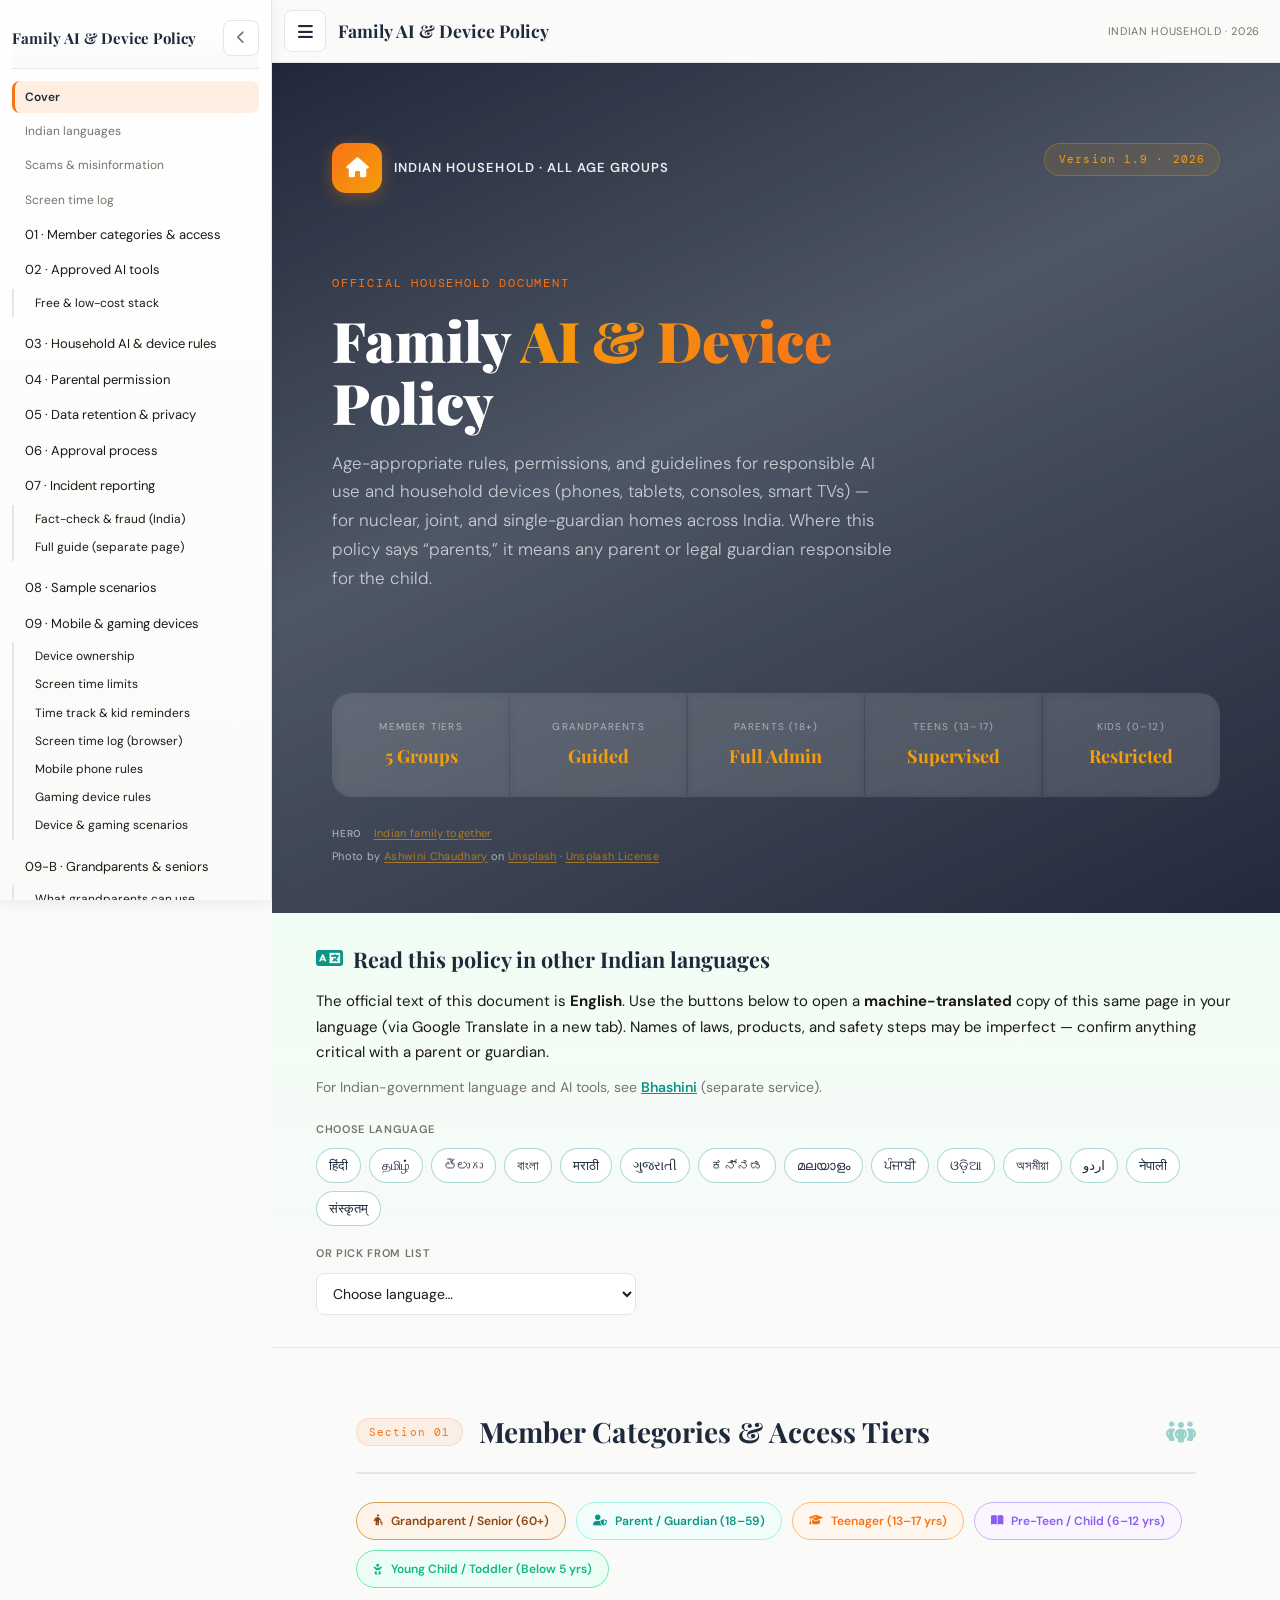
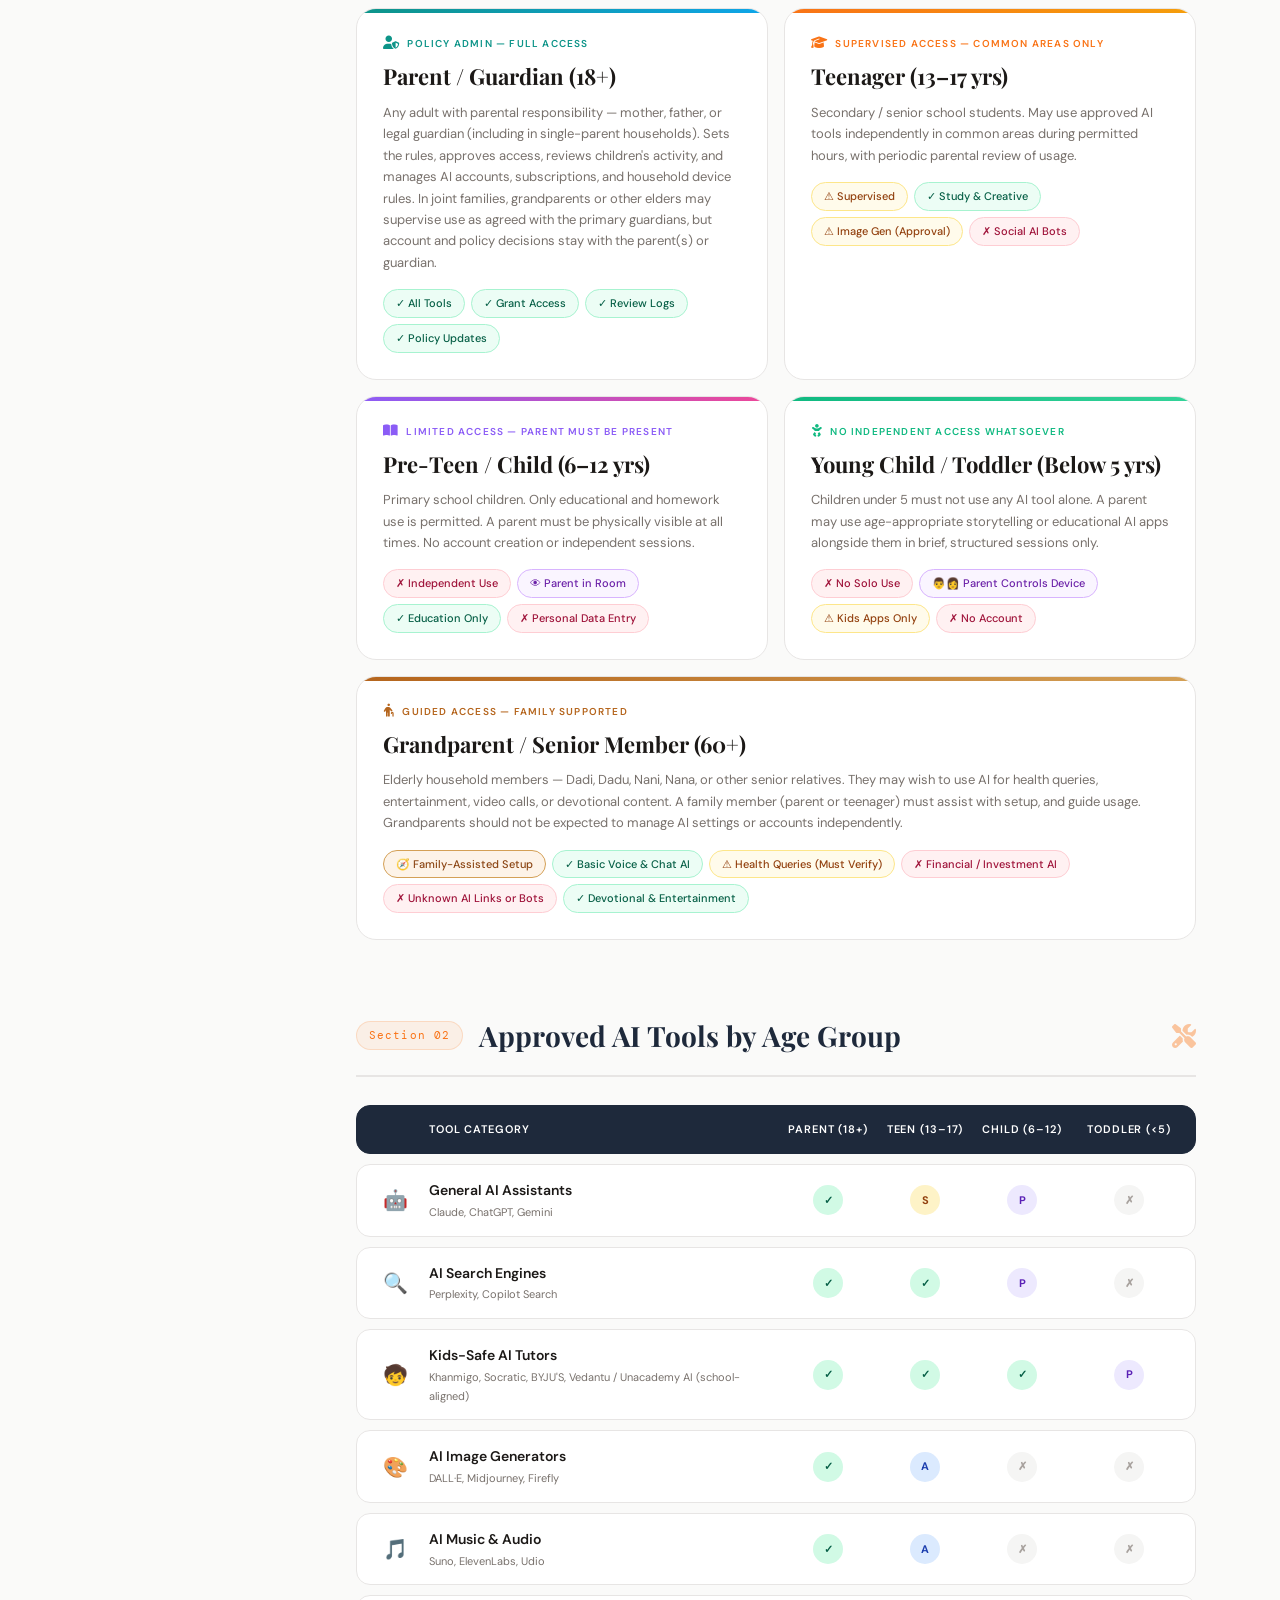
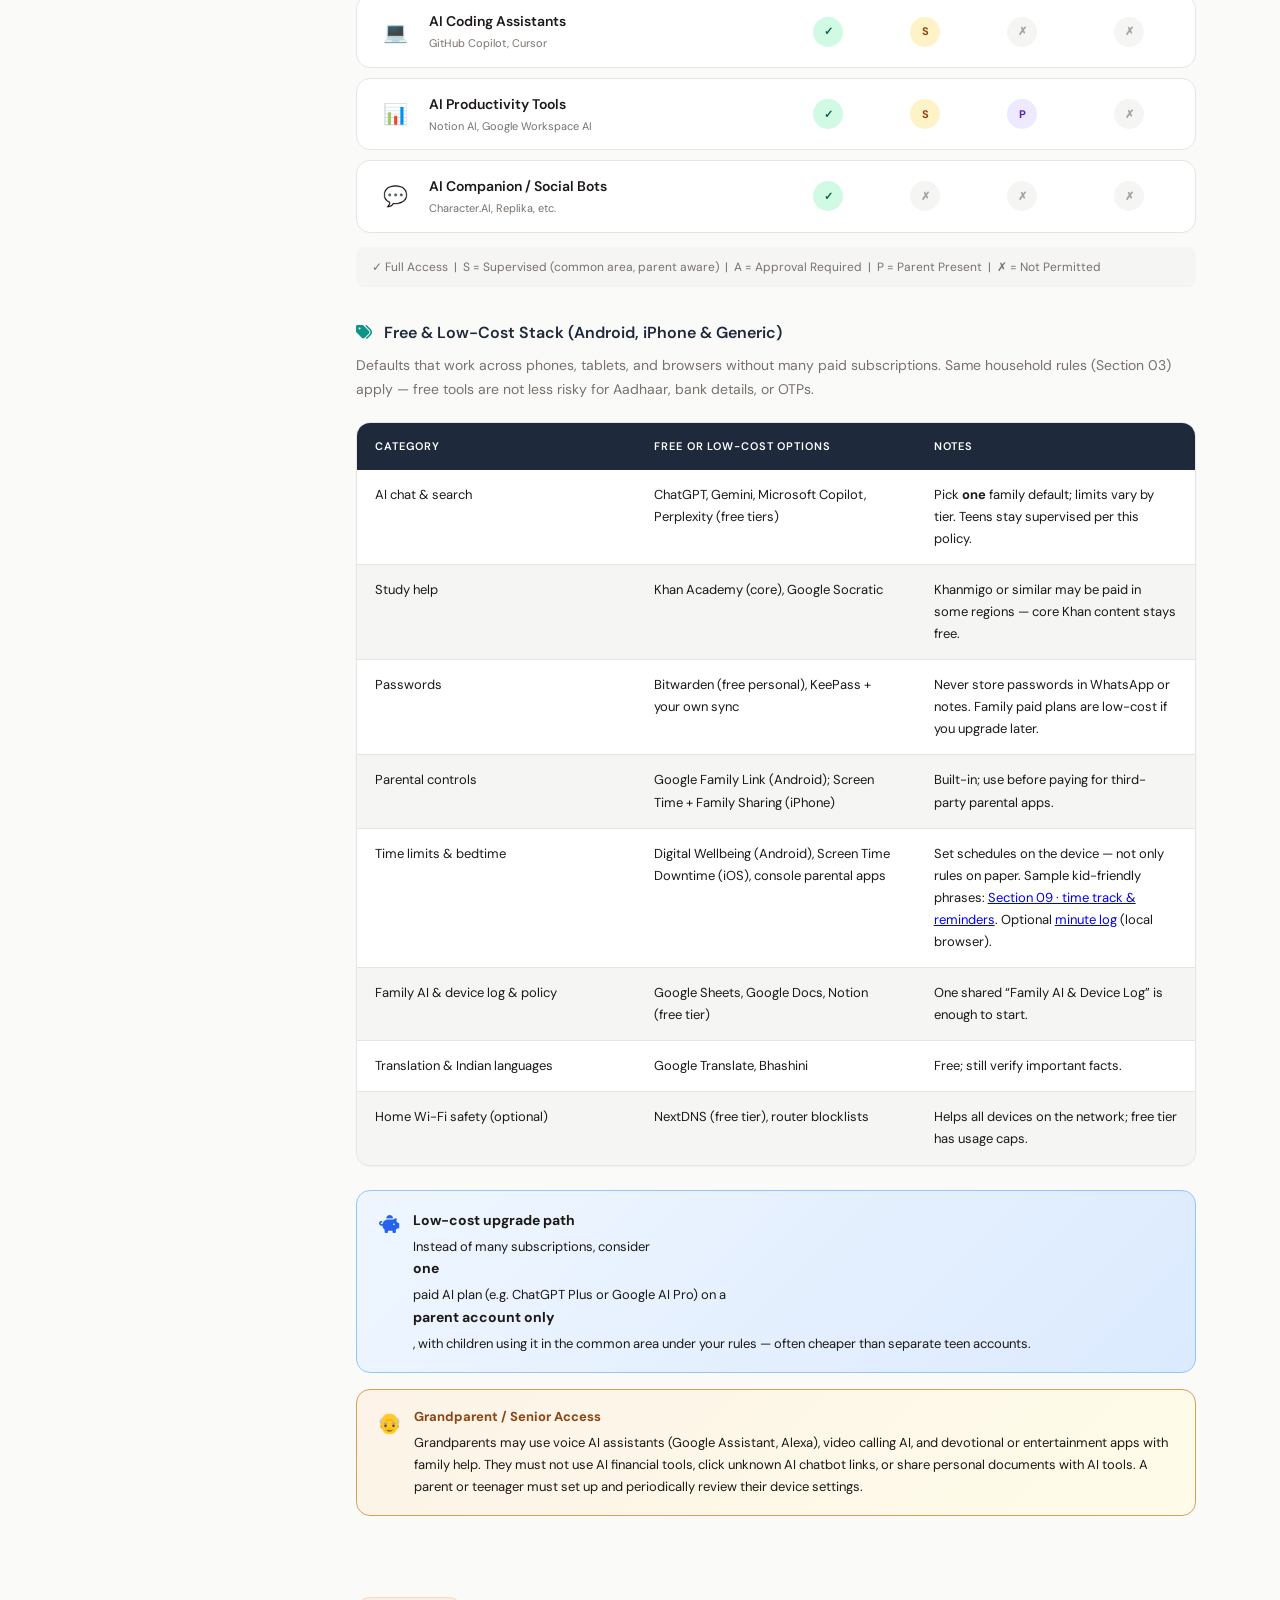
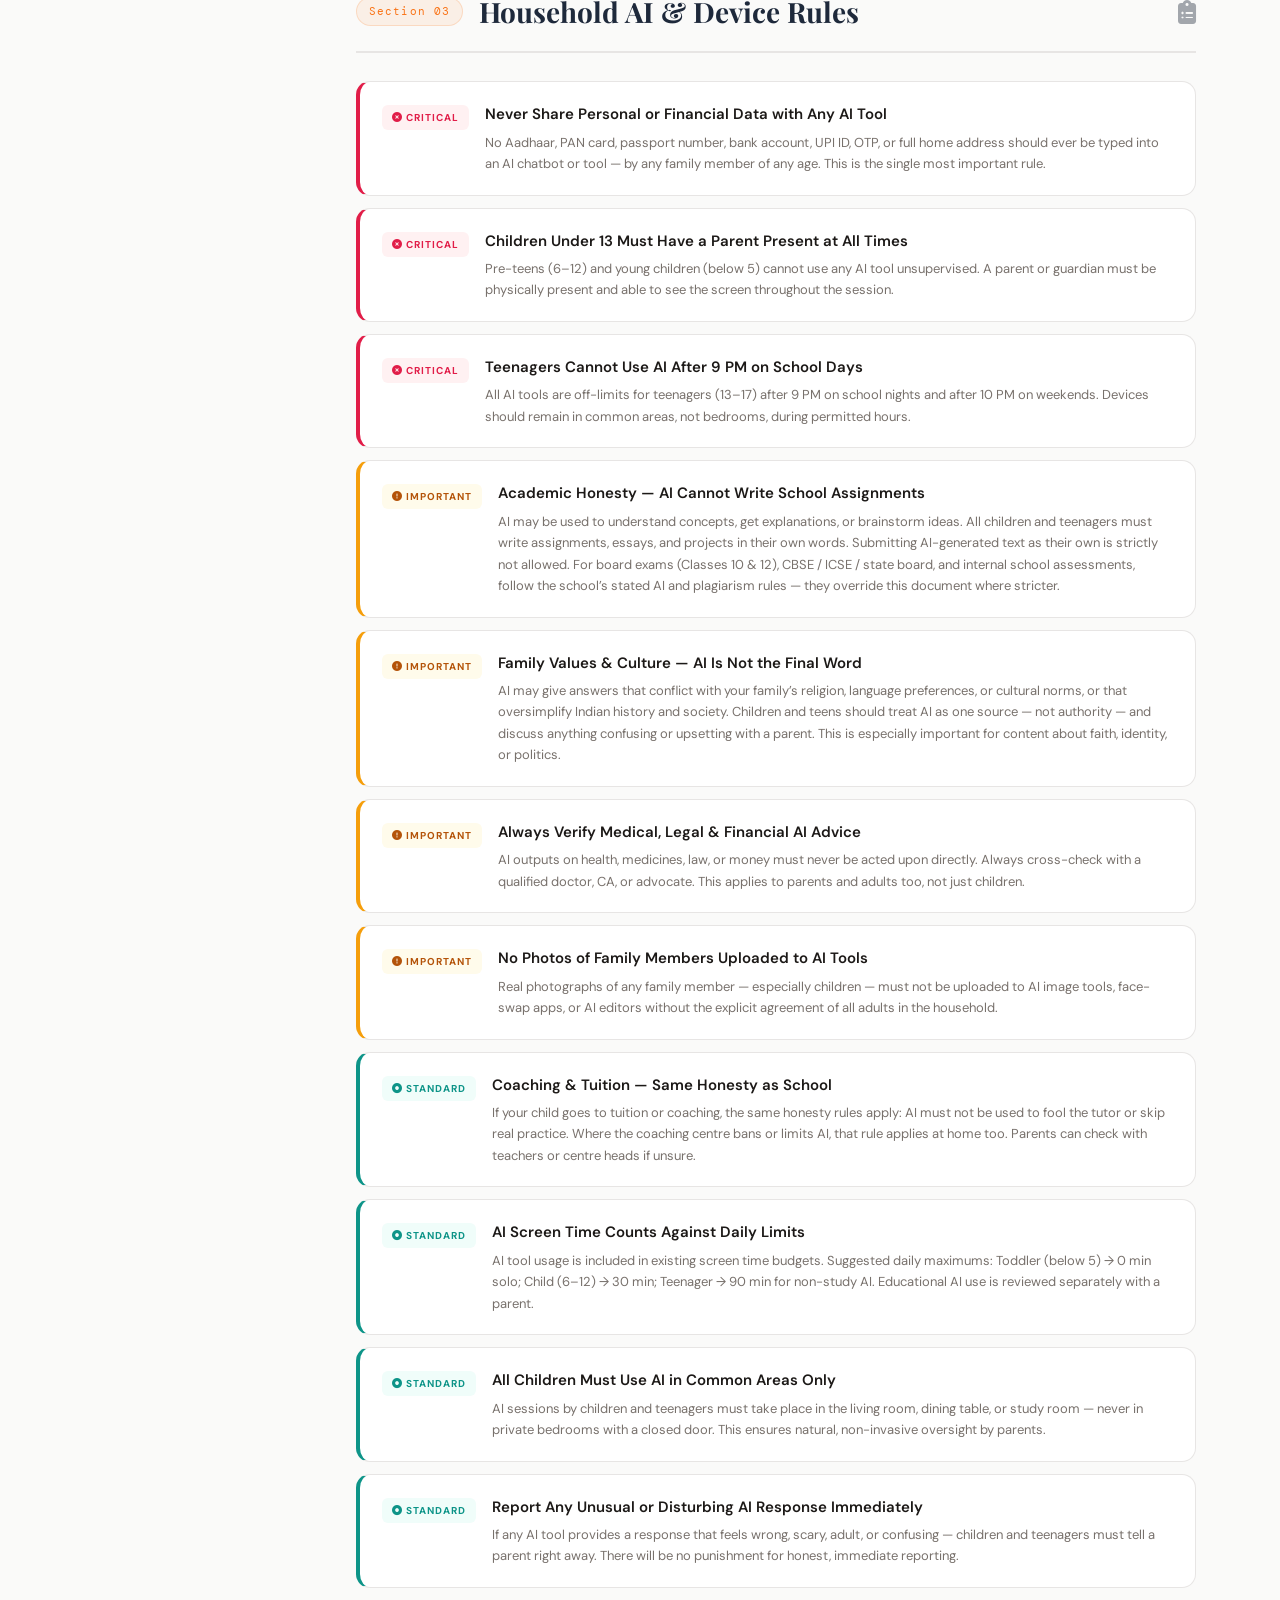
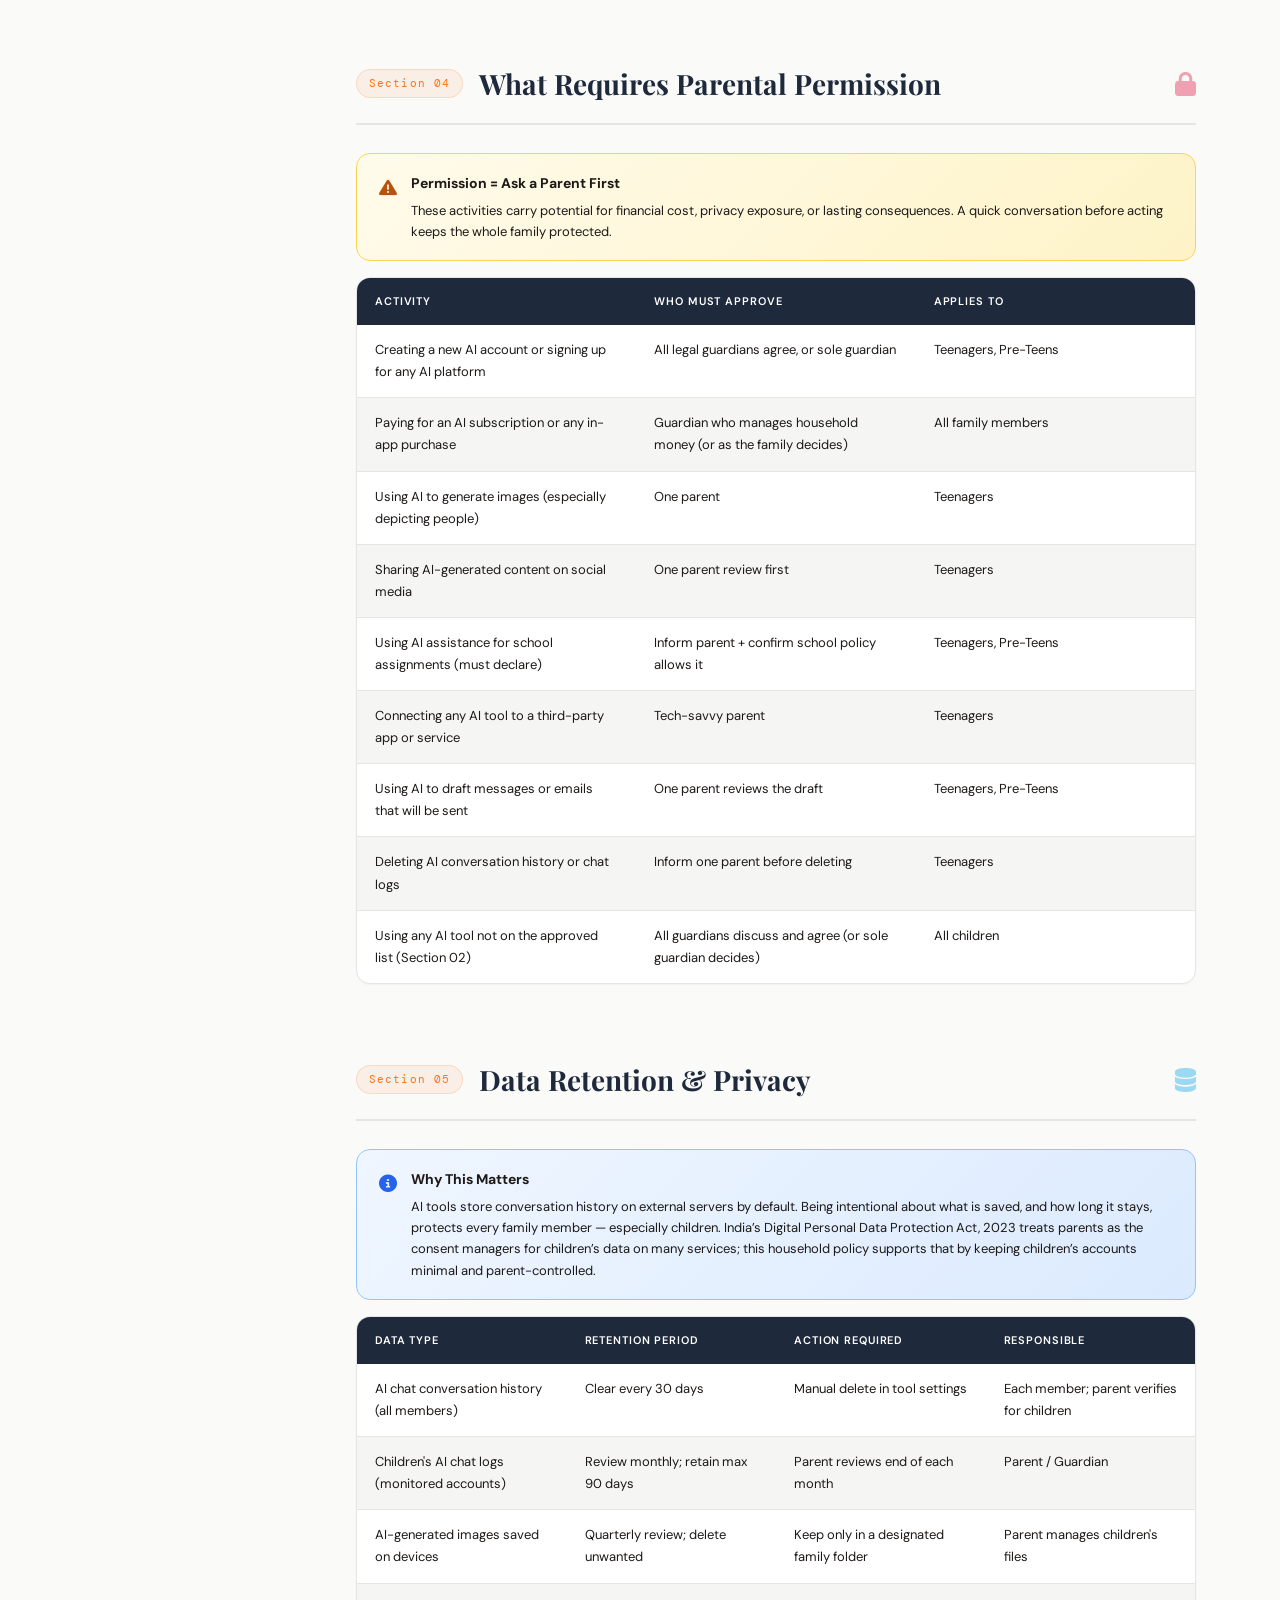
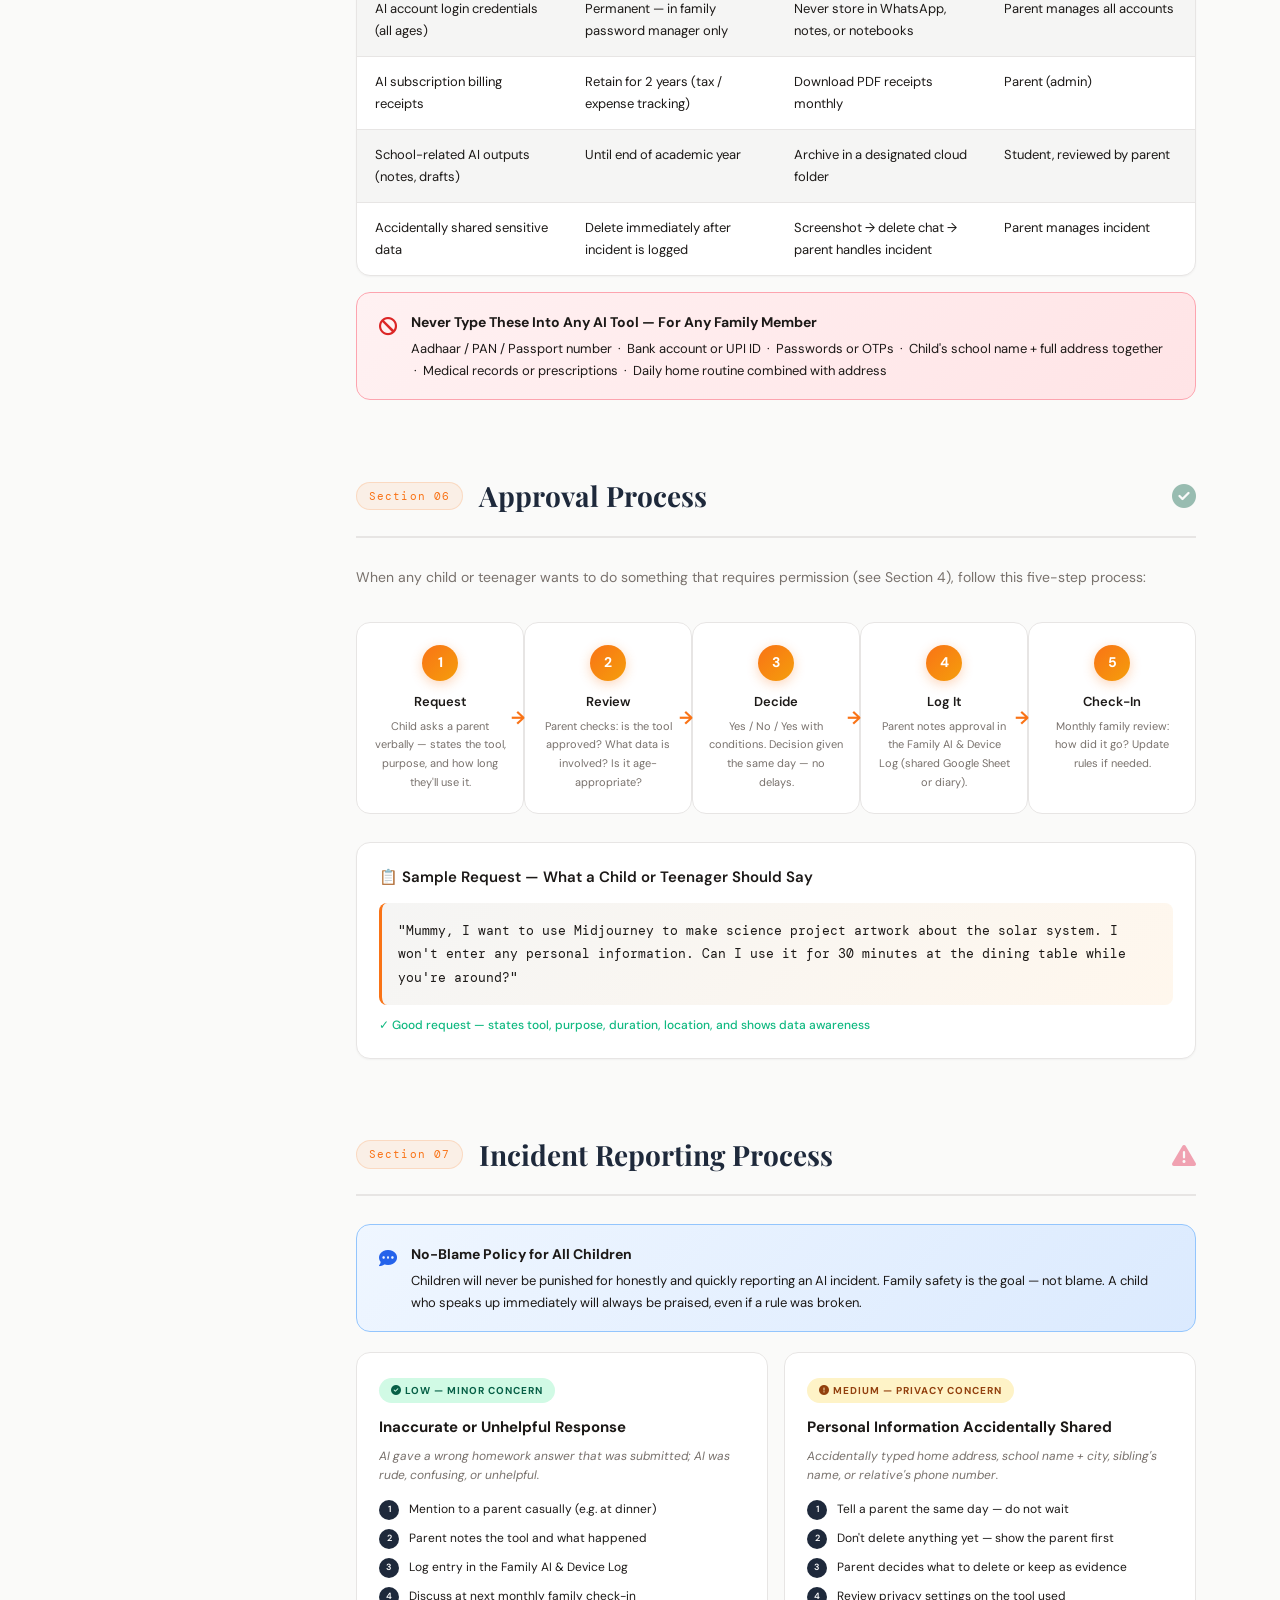
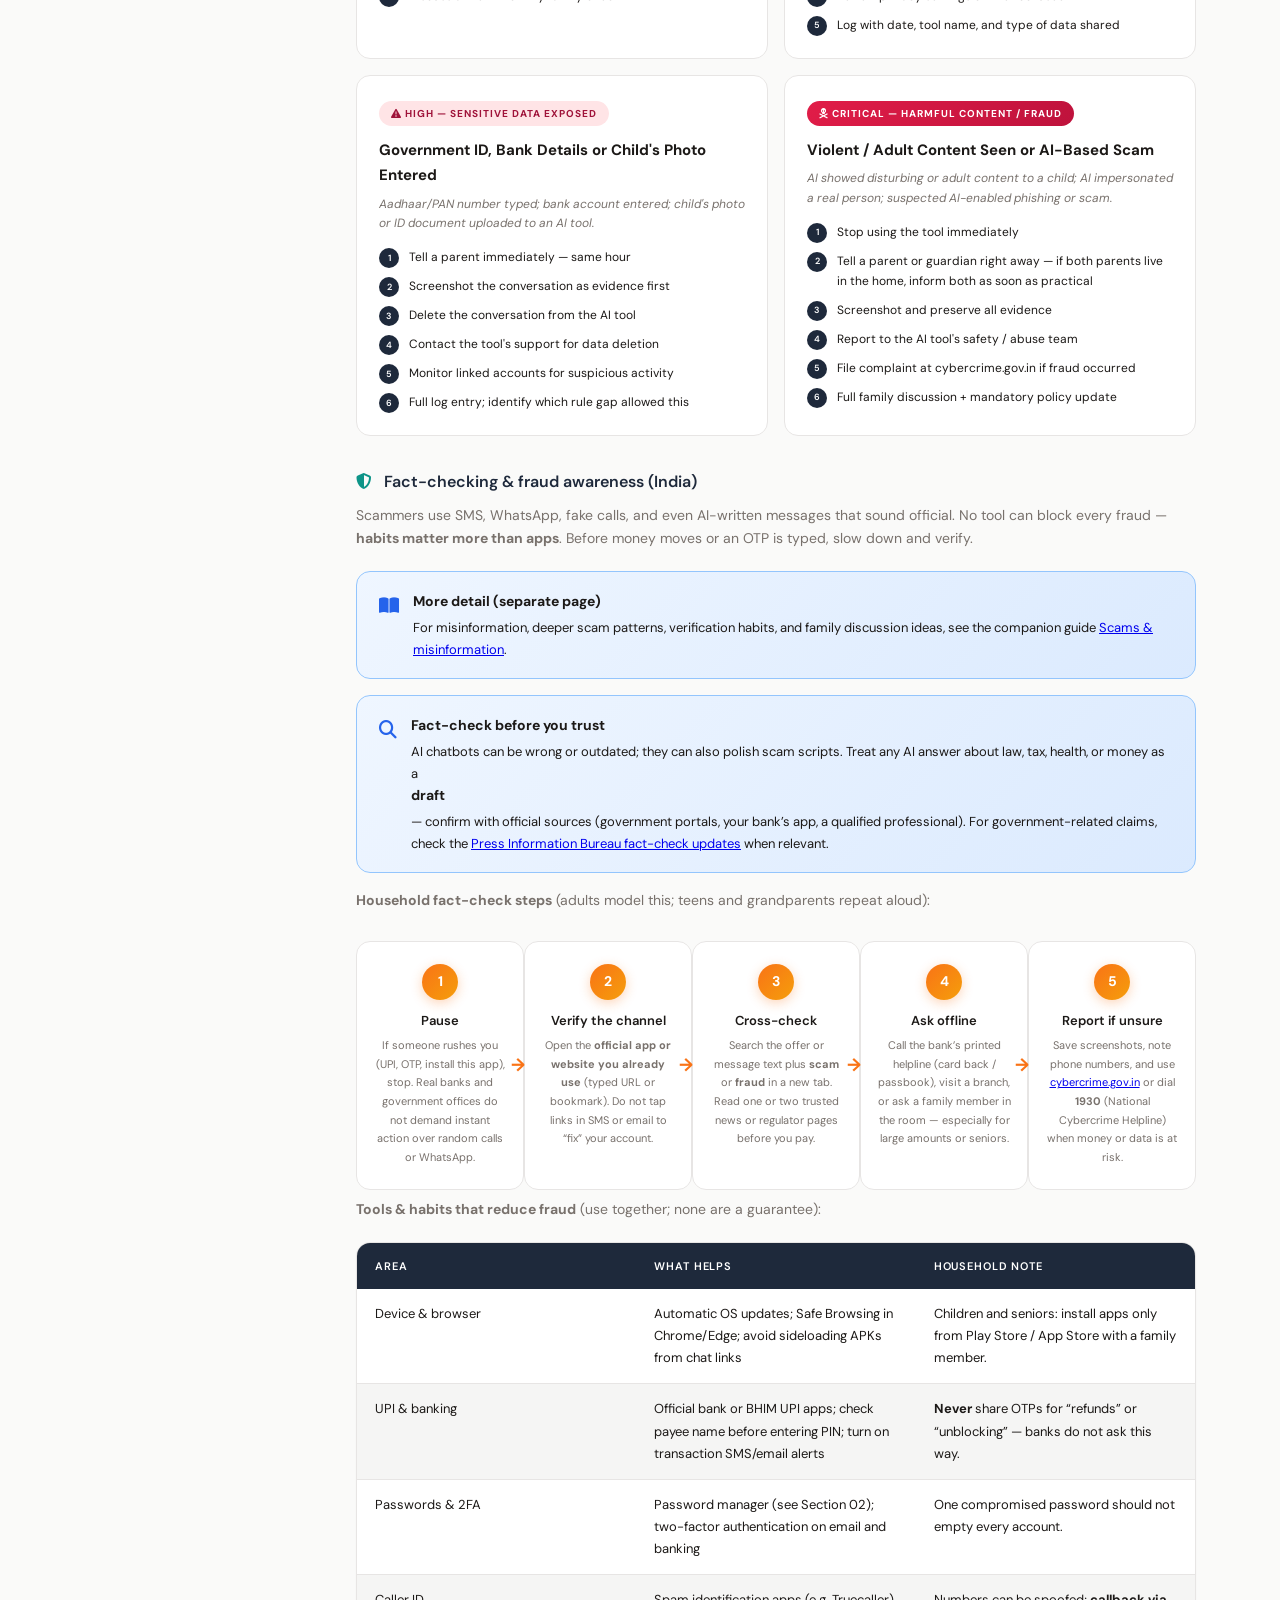
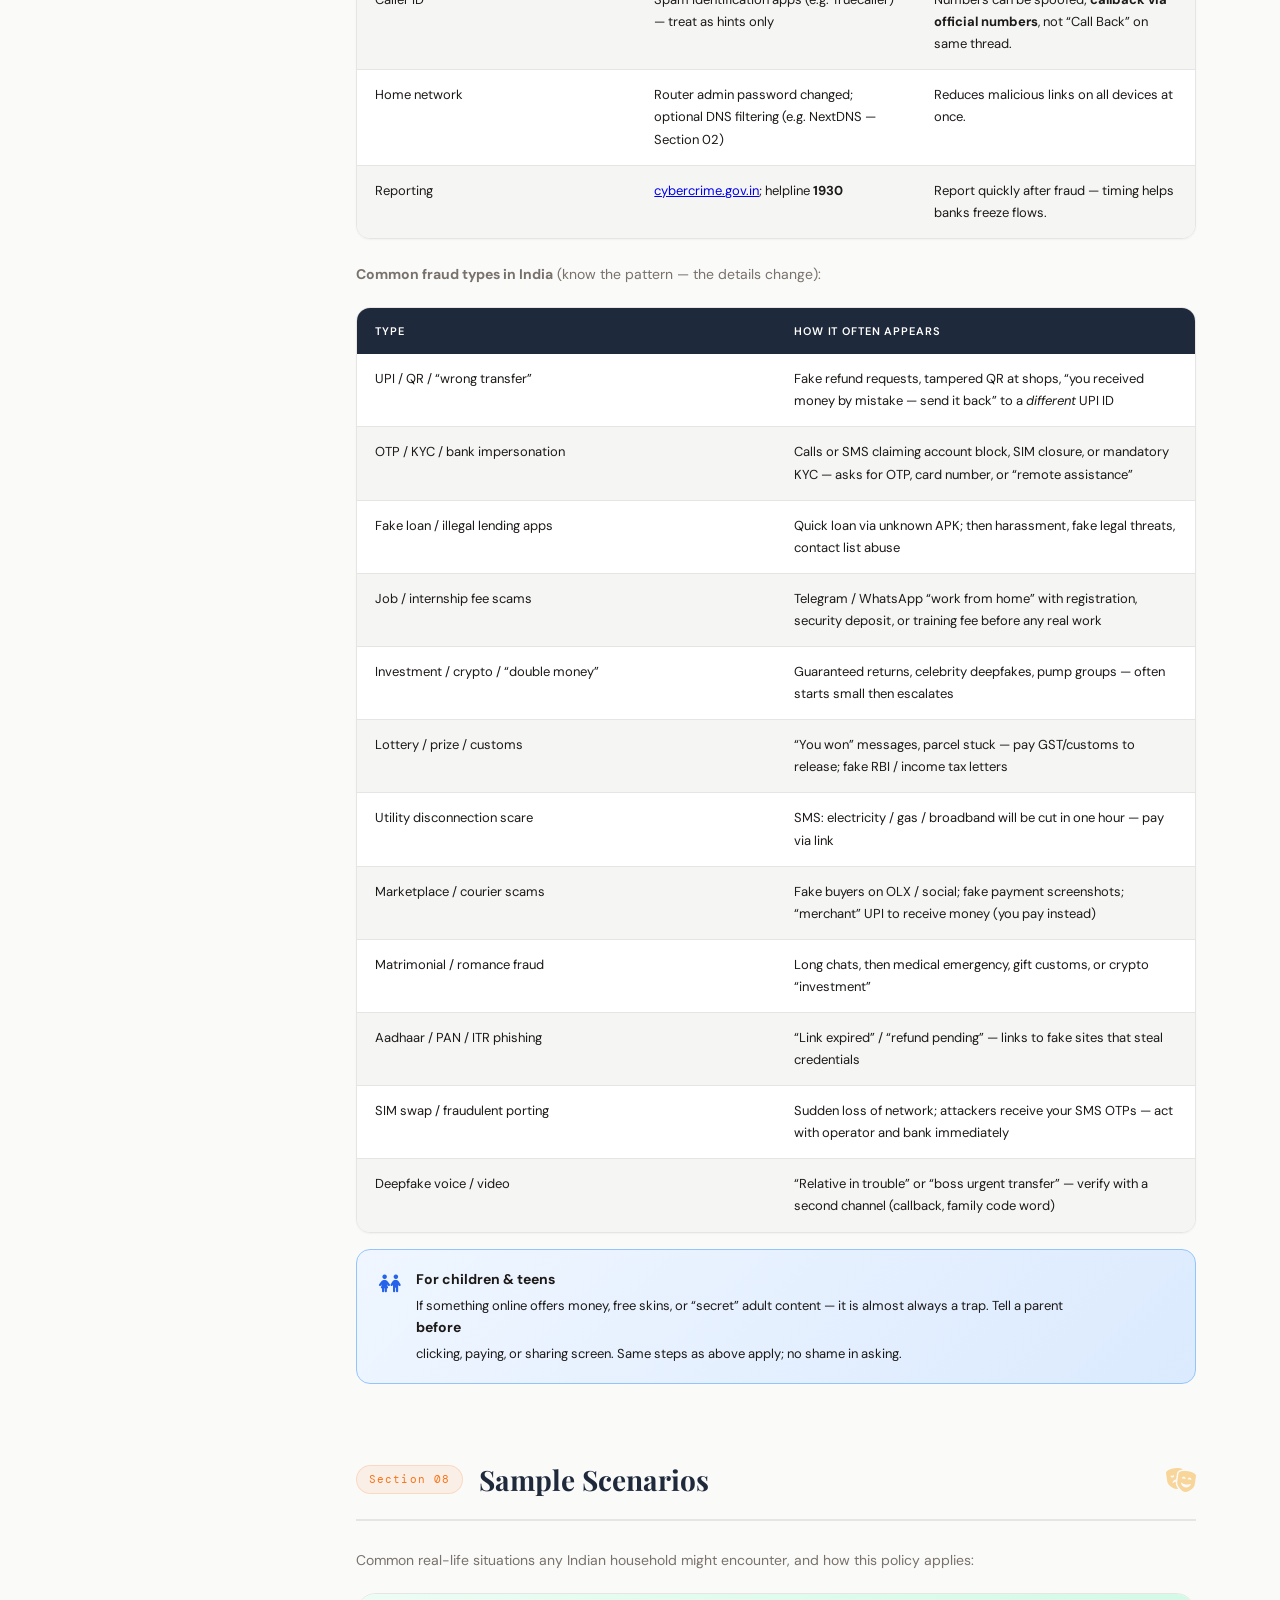
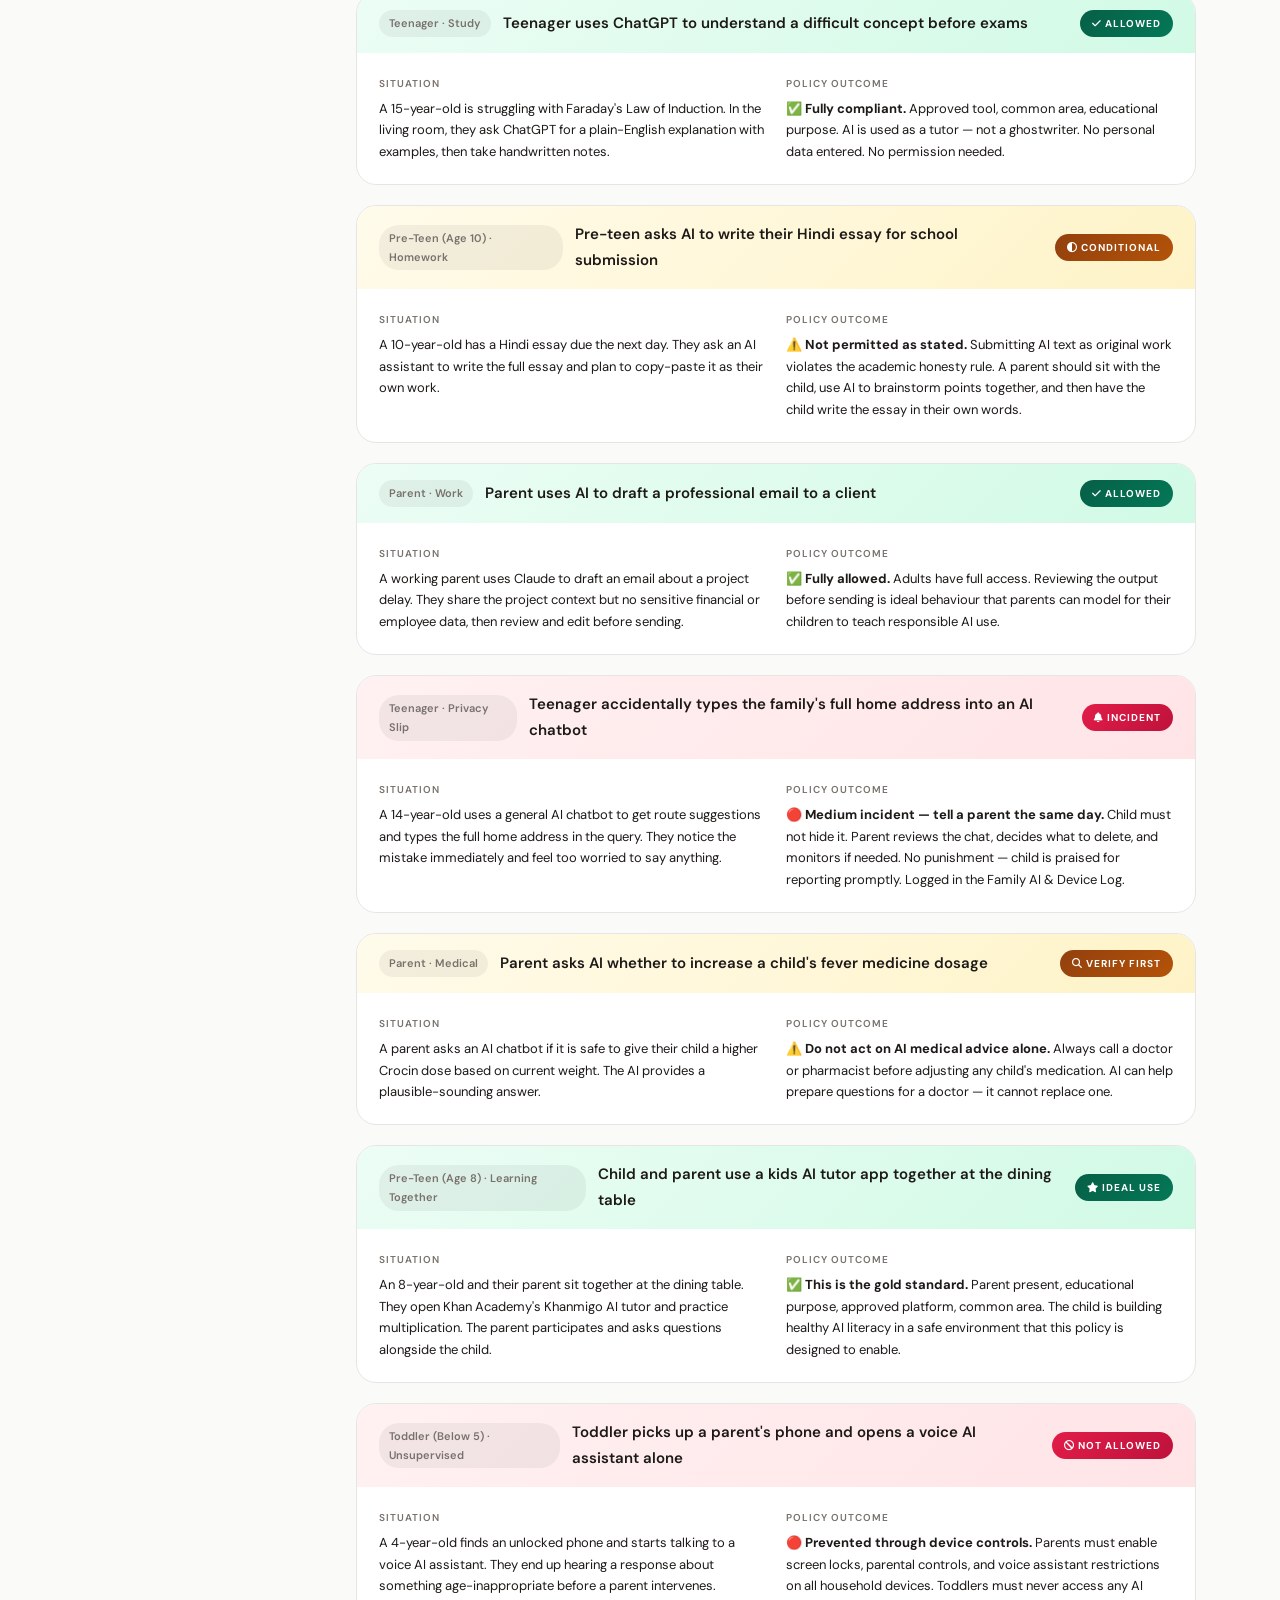
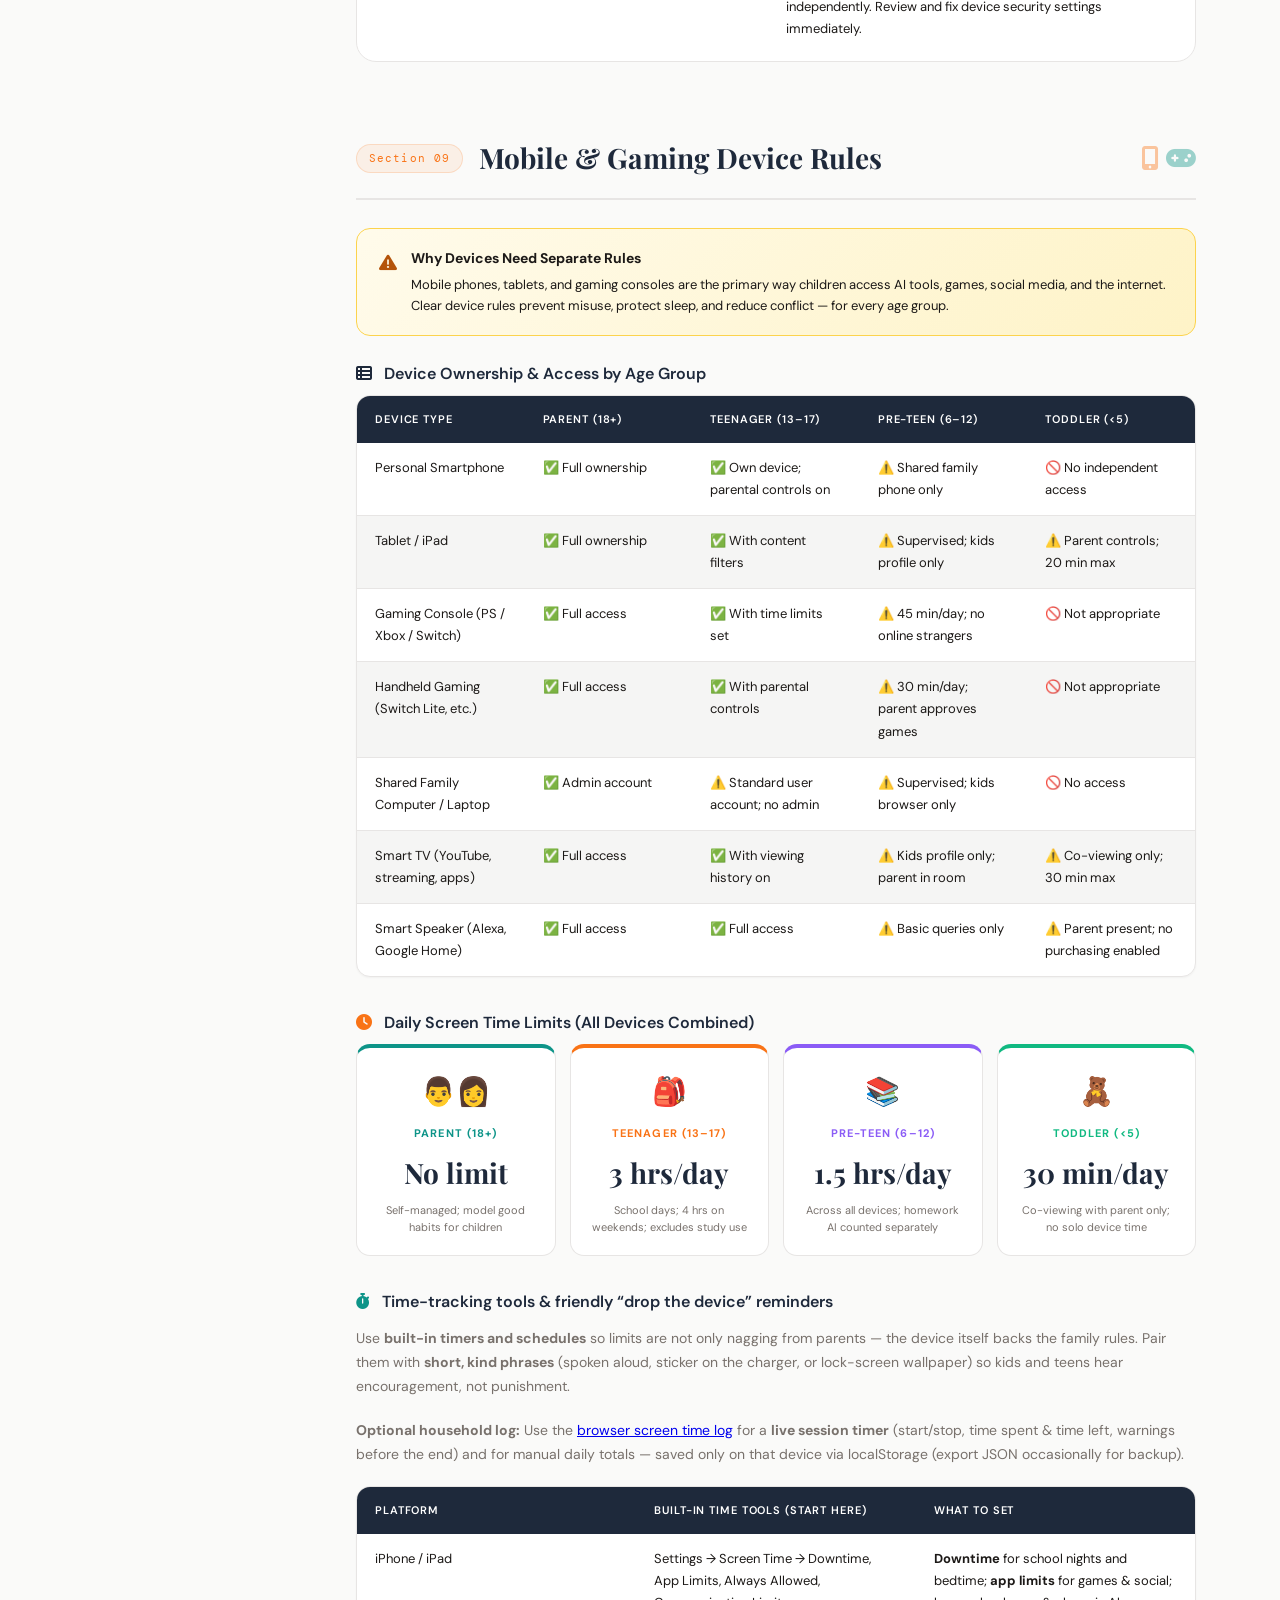
==== commit a4dc690e: "fix: features" ====
--- a/index.html
+++ b/index.html
@@ -112,7 +112,7 @@
       <div class="badge-icon"><i class="fa-solid fa-house"></i></div>
       <div class="badge-text">Indian Household · All Age Groups</div>
     </div>
-    <div class="version-tag">Version 1.8 · 2026</div>
+    <div class="version-tag">Version 1.9 · 2026</div>
   </div>
   <div class="cover-title">
     <div class="eyebrow">Official Household Document</div>
@@ -800,7 +800,7 @@
 
     <h3 class="subsection-title subsection-title--spaced subsection-title--tight" id="section-09-timetrack"><i class="fa-solid fa-stopwatch subsection-title__icon icon-teal" aria-hidden="true"></i> Time-tracking tools &amp; friendly &ldquo;drop the device&rdquo; reminders</h3>
     <p class="section-intro section-intro--compact">Use <strong>built-in timers and schedules</strong> so limits are not only nagging from parents — the device itself backs the family rules. Pair them with <strong>short, kind phrases</strong> (spoken aloud, sticker on the charger, or lock-screen wallpaper) so kids and teens hear encouragement, not punishment.</p>
-    <p class="section-intro section-intro--compact"><strong>Optional household log:</strong> Record approximate minutes per day per person in the <a href="screen-time-tracker.html">browser screen time log</a> (saved only on that device via localStorage — export JSON occasionally for backup).</p>
+    <p class="section-intro section-intro--compact"><strong>Optional household log:</strong> Use the <a href="screen-time-tracker.html">browser screen time log</a> for a <strong>live session timer</strong> (start/stop, time spent &amp; time left, warnings before the end) and for manual daily totals — saved only on that device via localStorage (export JSON occasionally for backup).</p>
 
     <table class="retention-table retention-table--mb">
       <thead><tr><th>Platform</th><th>Built-in time tools (start here)</th><th>What to set</th></tr></thead>
@@ -1242,7 +1242,7 @@
   <div class="policy-footer__col">
     <div class="policy-footer__brand-title">Family AI &amp; Device Policy</div>
     <div class="policy-footer__brand-meta">
-      Version 1.8 &nbsp;·&nbsp; 2026<br>
+      Version 1.9 &nbsp;·&nbsp; 2026<br>
       Applicable to all household members<br>
       Review annually or after any major incident
     </div>
--- a/styles.css
+++ b/styles.css
@@ -2394,13 +2394,146 @@
 /* ── Screen time tracker (localStorage page) ───────────────── */
 
 .companion-hero--tracker {
+  position: relative;
+  overflow: hidden;
   background: linear-gradient(145deg, #134e4a 0%, var(--deep-navy) 55%, #1e293b 100%);
+}
+
+.companion-hero--tracker::before {
+  content: '';
+  position: absolute;
+  inset: 0;
+  background: radial-gradient(ellipse 90% 60% at 100% 0%, rgba(125, 211, 252, 0.14), transparent 55%);
+  pointer-events: none;
+}
+
+.companion-hero--tracker .companion-hero__inner {
+  position: relative;
+  z-index: 1;
+}
+
+.companion-hero__inner--tracker {
+  max-width: 920px;
+  margin: 0 auto;
+  display: grid;
+  gap: 28px;
+  align-items: center;
+}
+
+@media (min-width: 768px) {
+  .companion-hero__inner--tracker {
+    grid-template-columns: minmax(0, 1fr) minmax(180px, 240px);
+  }
+}
+
+.companion-hero__art {
+  display: flex;
+  justify-content: center;
+  align-items: flex-end;
+  gap: clamp(16px, 4vw, 28px);
+  flex-wrap: wrap;
+  min-width: 0;
+}
+
+.st-hero-svg {
+  flex-shrink: 0;
+  height: auto;
+  filter: drop-shadow(0 10px 28px rgba(0, 0, 0, 0.22));
+}
+
+/* Bar chart only — own viewBox so it never overlaps the donut */
+.st-hero-svg--bars {
+  width: 100%;
+  max-width: 200px;
+  aspect-ratio: 156 / 118;
+}
+
+/* Donut — separate graphic, aligned on bottom with bars */
+.st-hero-svg--donut {
+  width: 100%;
+  max-width: 112px;
+  aspect-ratio: 1;
+}
+
+/* In-page navigation (screen time tracker) */
+#st-section-groups,
+#st-section-members,
+#st-section-timer,
+#st-section-log,
+#st-section-charts,
+#st-section-week,
+#st-section-history,
+#st-section-backup {
+  scroll-margin-top: 88px;
+}
+
+.st-page-nav {
+  max-width: 920px;
+  margin: 0 auto 24px;
+  padding: 14px 16px 16px;
+  background: linear-gradient(180deg, #fff 0%, var(--soft-gray) 100%);
+  border: 1px solid var(--border);
+  border-radius: var(--radius-md);
+  box-shadow: var(--shadow-sm);
+}
+
+.st-page-nav__label {
+  display: block;
+  font-size: 11px;
+  font-weight: 700;
+  letter-spacing: 0.1em;
+  text-transform: uppercase;
+  color: var(--text-mid);
+  margin: 0 0 10px;
+}
+
+.st-page-nav__list {
+  list-style: none;
+  margin: 0;
+  padding: 0;
+  display: flex;
+  flex-wrap: wrap;
+  gap: 8px;
+}
+
+.st-page-nav__list a {
+  display: inline-flex;
+  align-items: center;
+  padding: 8px 14px;
+  font-size: 13px;
+  font-weight: 600;
+  color: var(--deep-navy);
+  text-decoration: none;
+  background: white;
+  border: 1px solid var(--border);
+  border-radius: 999px;
+  transition: border-color 0.15s ease, color 0.15s ease, background 0.15s ease;
+}
+
+.st-page-nav__list a:hover {
+  border-color: rgba(13, 148, 136, 0.45);
+  color: var(--teal);
+  background: rgba(13, 148, 136, 0.06);
+}
+
+.st-page-nav__list a:focus-visible {
+  outline: 2px solid var(--saffron);
+  outline-offset: 2px;
+}
+
+@media (min-width: 720px) {
+  .st-page-nav {
+    position: sticky;
+    top: 58px;
+    z-index: 50;
+    margin-bottom: 28px;
+  }
 }
 
 .st-tracker-panel {
   max-width: 920px;
-  margin: 0 auto 28px;
-  padding: 24px 22px 28px;
+  margin: 0 auto 32px;
+  padding: 26px 24px 30px;
   background: white;
   border: 1px solid var(--border);
   border-radius: var(--radius-md);
@@ -2434,18 +2567,176 @@
   margin: 0 0 18px;
 }
 
-.st-tracker-people {
+.st-tracker-lead--tight {
+  margin-top: -6px;
+  margin-bottom: 0;
+  font-size: 13px;
+}
+
+.st-tracker-panel--groups .age-legend {
+  margin-bottom: 4px;
+}
+
+.st-tracker-panel--charts {
+  border-color: rgba(13, 148, 136, 0.2);
+  background: linear-gradient(165deg, #fff 0%, #f0fdfa 55%, #fff 100%);
+}
+
+.st-charts-grid {
+  display: grid;
+  gap: 20px;
+  margin-top: 4px;
+}
+
+@media (min-width: 720px) {
+  .st-charts-grid {
+    grid-template-columns: 1fr 1fr;
+    gap: 24px;
+    align-items: stretch;
+  }
+}
+
+.st-chart-card {
+  padding: 18px 18px 20px;
+  background: #fff;
+  border: 1px solid var(--border);
+  border-radius: var(--radius-md);
+  box-shadow: 0 2px 14px rgba(15, 23, 42, 0.05);
+}
+
+.st-chart-card__title {
+  margin: 0 0 4px;
+  font-size: 1rem;
+  font-weight: 700;
+  color: var(--deep-navy);
+  display: flex;
+  align-items: center;
+  gap: 8px;
+}
+
+.st-chart-card__title .fa-solid {
+  color: var(--teal);
+  font-size: 0.95rem;
+}
+
+.st-chart-card__sub {
+  margin: 0 0 14px;
+  font-size: 12px;
+  color: var(--text-mid);
+}
+
+.st-donut-chart {
   display: flex;
   flex-direction: column;
-  gap: 10px;
-  margin-bottom: 16px;
-}
-
-.st-tracker-person {
+  align-items: center;
+  gap: 12px;
+  min-height: 140px;
+  justify-content: center;
+}
+
+.st-donut-svg {
+  width: 140px;
+  height: 140px;
+  flex-shrink: 0;
+}
+
+.st-donut-empty {
+  font-size: 13px;
+  color: var(--text-mid);
+  text-align: center;
+  max-width: 12rem;
+}
+
+.st-donut-legend {
+  list-style: none;
+  margin: 0;
+  padding: 0;
+  width: 100%;
+  display: flex;
+  flex-direction: column;
+  gap: 8px;
+}
+
+.st-donut-legend__item {
   display: flex;
   align-items: center;
   gap: 10px;
+  font-size: 13px;
+  color: var(--text-dark);
+}
+
+.st-donut-legend__dot {
+  width: 10px;
+  height: 10px;
+  border-radius: 50%;
+  flex-shrink: 0;
+}
+
+.st-donut-legend__text {
   min-width: 0;
+}
+
+.st-sparkline {
+  width: 100%;
+}
+
+.st-sparkline-svg {
+  display: block;
+  width: 100%;
+  height: auto;
+  min-height: 72px;
+}
+
+.st-sparkline-labels {
+  display: flex;
+  justify-content: space-between;
+  margin-top: 8px;
+  padding: 0 4px;
+  font-size: 11px;
+  font-variant-numeric: tabular-nums;
+  color: var(--text-mid);
+}
+
+.st-sparkline-labels span {
+  flex: 1;
+  text-align: center;
+  min-width: 0;
+}
+
+.st-tracker-people {
+  display: flex;
+  flex-direction: column;
+  gap: 12px;
+  margin-bottom: 18px;
+}
+
+.st-tracker-person {
+  display: grid;
+  grid-template-columns: minmax(0, 1fr) minmax(140px, 220px) auto;
+  align-items: center;
+  gap: 12px;
+  min-width: 0;
+  padding: 10px 12px;
+  background: linear-gradient(180deg, #f8fafc 0%, #fff 100%);
+  border: 1px solid var(--border);
+  border-radius: var(--radius-sm);
+}
+
+.st-tracker-person .st-tracker-input:not(.st-tracker-group-select) {
+  min-width: 0;
+  background: #fff;
+}
+
+.st-tracker-group-select {
+  width: 100%;
+  max-width: 100%;
+  font-size: 13px;
+}
+
+@media (max-width: 560px) {
+  .st-tracker-person {
+    grid-template-columns: 1fr;
+  }
 }
 
 .st-tracker-input {
@@ -2501,6 +2792,14 @@
   align-items: center;
   gap: 12px;
   justify-content: space-between;
+  padding: 10px 12px;
+  background: #f8fafc;
+  border: 1px solid var(--border);
+  border-radius: var(--radius-sm);
+}
+
+.st-tracker-log-row .st-tracker-input--num {
+  background: #fff;
 }
 
 .st-tracker-log-label {
@@ -2525,6 +2824,11 @@
   transition: background 0.15s ease, border-color 0.15s ease, color 0.15s ease;
 }
 
+.st-tracker-btn:focus-visible {
+  outline: 2px solid var(--saffron);
+  outline-offset: 2px;
+}
+
 .st-tracker-btn--primary {
   background: linear-gradient(135deg, var(--teal), #0f766e);
   color: white;
@@ -2590,15 +2894,29 @@
 }
 
 .st-tracker-status {
-  margin: 14px 0 0;
+  margin: 16px 0 0;
   font-size: 14px;
-  color: var(--teal);
+  line-height: 1.5;
   font-weight: 500;
-  min-height: 1.25em;
+  min-height: 0;
+  color: var(--deep-navy);
+}
+
+.st-tracker-status:not(:empty) {
+  padding: 12px 14px;
+  border-radius: var(--radius-sm);
+  border-left: 3px solid var(--teal);
+  background: rgba(13, 148, 136, 0.09);
+}
+
+.st-tracker-status:empty {
+  display: none;
 }
 
 .st-tracker-status--error {
   color: var(--rose);
+  border-left-color: var(--rose) !important;
+  background: rgba(225, 29, 72, 0.08) !important;
 }
 
 .st-tracker-actions {
@@ -2623,14 +2941,18 @@
 .st-week-bars {
   display: flex;
   flex-direction: column;
-  gap: 10px;
+  gap: 12px;
+  padding: 16px 18px;
+  background: linear-gradient(180deg, #f8fafc 0%, #fff 100%);
+  border: 1px solid var(--border);
+  border-radius: var(--radius-md);
 }
 
 .st-week-bar {
   display: grid;
   grid-template-columns: 52px 1fr 48px;
   align-items: center;
-  gap: 10px;
+  gap: 12px;
   min-width: 0;
 }
 
@@ -2664,14 +2986,54 @@
   font-variant-numeric: tabular-nums;
 }
 
+.st-week-bars--stacked .st-week-bar__track--stacked {
+  display: flex;
+  height: 14px;
+  border-radius: 8px;
+  overflow: hidden;
+  background: rgba(15, 23, 42, 0.07);
+}
+
+.st-week-bar__track--empty {
+  background: repeating-linear-gradient(
+    -45deg,
+    rgba(15, 23, 42, 0.07),
+    rgba(15, 23, 42, 0.07) 5px,
+    rgba(15, 23, 42, 0.04) 5px,
+    rgba(15, 23, 42, 0.04) 10px
+  );
+}
+
+.st-week-seg {
+  min-width: 2px;
+  height: 100%;
+  transition: filter 0.15s ease;
+}
+
+.st-week-seg:hover {
+  filter: brightness(1.08);
+}
+
 .st-tracker-table-wrap {
   overflow-x: auto;
   -webkit-overflow-scrolling: touch;
   max-width: 100%;
+  border-radius: var(--radius-md);
+  border: 1px solid var(--border);
+  background: #fff;
 }
 
 .st-tracker-history {
   margin-bottom: 0;
+  /* Fixed column count — use auto layout so the breakdown column can grow when names wrap */
+  table-layout: auto;
+}
+
+/* Wrapper supplies border/radius; avoid double border on table */
+.st-tracker-table-wrap .st-tracker-history.retention-table {
+  border: none;
+  box-shadow: none;
+  border-radius: 0;
 }
 
 .st-tracker-total-cell {
@@ -2685,6 +3047,39 @@
   padding: 20px !important;
 }
 
+.st-history-date-cell {
+  font-weight: 600;
+  white-space: nowrap;
+  vertical-align: middle;
+}
+
+.st-history-person-cell {
+  font-weight: 600;
+  color: var(--deep-navy);
+}
+
+.st-history-person-cell--other {
+  font-weight: 500;
+  font-style: italic;
+  color: var(--text-mid);
+}
+
+.st-history-min-cell {
+  font-variant-numeric: tabular-nums;
+  text-align: right;
+}
+
+.st-history-quota-cell {
+  font-variant-numeric: tabular-nums;
+  text-align: right;
+  font-weight: 600;
+  color: var(--deep-navy);
+}
+
+.st-history-quota-cell--over {
+  color: var(--rose);
+}
+
 @media (max-width: 520px) {
   .st-tracker-log-row {
     flex-direction: column;
@@ -2704,3 +3099,314 @@
     width: 100%;
   }
 }
+
+/* ── Screen session timer (live countdown) ─────────────────── */
+
+.st-tracker-panel--session {
+  border-color: rgba(13, 148, 136, 0.25);
+  box-shadow: 0 4px 24px rgba(13, 148, 136, 0.08);
+}
+
+.st-session-controls {
+  display: grid;
+  gap: 16px;
+  margin-bottom: 20px;
+}
+
+@media (min-width: 600px) {
+  .st-session-controls {
+    grid-template-columns: 1fr 140px;
+    align-items: end;
+  }
+
+  .st-session-field--check {
+    grid-column: 1 / -1;
+  }
+}
+
+.st-session-field--check {
+  margin-top: 4px;
+}
+
+.st-session-check {
+  display: flex;
+  align-items: flex-start;
+  gap: 10px;
+  font-size: 14px;
+  line-height: 1.5;
+  color: var(--text-dark);
+  cursor: pointer;
+}
+
+.st-session-check input {
+  margin-top: 4px;
+  flex-shrink: 0;
+}
+
+.st-tracker-select {
+  width: 100%;
+  max-width: 100%;
+  cursor: pointer;
+}
+
+.st-session-display {
+  margin-bottom: 16px;
+}
+
+.st-session-list {
+  display: flex;
+  flex-direction: column;
+  gap: 16px;
+}
+
+.st-session-empty {
+  display: flex;
+  align-items: flex-start;
+  gap: 14px;
+  margin: 0;
+  padding: 18px 20px;
+  font-size: 14px;
+  line-height: 1.55;
+  color: var(--text-dark);
+  background: linear-gradient(135deg, rgba(13, 148, 136, 0.06) 0%, #f8fafc 100%);
+  border: 1px dashed rgba(13, 148, 136, 0.35);
+  border-radius: var(--radius-md);
+}
+
+.st-session-empty__icon {
+  flex-shrink: 0;
+  display: flex;
+  align-items: center;
+  justify-content: center;
+  width: 40px;
+  height: 40px;
+  font-size: 1.1rem;
+  color: var(--teal);
+  background: rgba(13, 148, 136, 0.12);
+  border-radius: 10px;
+}
+
+.st-session-empty__text {
+  margin: 0;
+  flex: 1;
+  min-width: 0;
+  color: var(--text-mid);
+}
+
+.st-session-empty__text strong {
+  color: var(--deep-navy);
+}
+
+.st-session-card {
+  padding: 18px 18px 16px;
+  background: linear-gradient(180deg, #fff 0%, #f8fafc 100%);
+  border: 1px solid rgba(13, 148, 136, 0.22);
+  border-radius: var(--radius-md);
+  box-shadow: 0 2px 12px rgba(13, 148, 136, 0.06);
+}
+
+.st-session-card__head {
+  display: flex;
+  flex-wrap: wrap;
+  align-items: baseline;
+  justify-content: space-between;
+  gap: 8px 16px;
+  margin-bottom: 12px;
+}
+
+.st-session-card__name {
+  margin: 0;
+  font-size: 1.125rem;
+  font-weight: 700;
+  color: var(--deep-navy);
+}
+
+.st-session-card__plan {
+  margin: 0;
+  font-size: 13px;
+  color: var(--text-mid);
+}
+
+.st-session-paused-badge--inline {
+  margin: 0 0 12px;
+}
+
+.st-session-warnings--card {
+  margin-bottom: 12px;
+}
+
+.st-session-card__actions {
+  display: flex;
+  flex-wrap: wrap;
+  gap: 10px;
+  margin-top: 14px;
+  padding-top: 14px;
+  border-top: 1px solid var(--border);
+}
+
+.st-session-card__actions .st-tracker-btn[hidden] {
+  display: none !important;
+}
+
+.st-session-display__hint {
+  margin: 0;
+  font-size: 14px;
+  color: var(--text-mid);
+}
+
+.st-session-paused-badge {
+  margin: 0 0 14px;
+  padding: 10px 14px;
+  font-size: 14px;
+  font-weight: 600;
+  color: var(--deep-navy);
+  background: linear-gradient(90deg, rgba(245, 158, 11, 0.2), rgba(249, 115, 22, 0.12));
+  border: 1px solid rgba(245, 158, 11, 0.45);
+  border-radius: var(--radius-md);
+}
+
+.st-session-paused-badge .fa-pause {
+  margin-right: 8px;
+  color: var(--saffron);
+}
+
+.st-session-big {
+  display: grid;
+  grid-template-columns: 1fr 1fr;
+  gap: 16px;
+  margin-bottom: 16px;
+}
+
+@media (max-width: 480px) {
+  .st-session-big {
+    grid-template-columns: 1fr;
+  }
+}
+
+.st-session-big__block {
+  text-align: center;
+  padding: 18px 14px;
+  background: linear-gradient(180deg, #f8fafc 0%, #fff 100%);
+  border: 1px solid var(--border);
+  border-radius: var(--radius-md);
+}
+
+.st-session-big__label {
+  display: block;
+  font-size: 11px;
+  font-weight: 700;
+  letter-spacing: 0.08em;
+  text-transform: uppercase;
+  color: var(--text-mid);
+  margin-bottom: 8px;
+}
+
+.st-session-big__value {
+  font-family: 'DM Mono', monospace;
+  font-size: clamp(1.75rem, 5vw, 2.25rem);
+  font-weight: 700;
+  color: var(--deep-navy);
+  font-variant-numeric: tabular-nums;
+}
+
+.st-session-big__value--left {
+  color: var(--teal);
+}
+
+.st-session-progress {
+  height: 12px;
+  background: var(--soft-gray);
+  border-radius: 8px;
+  overflow: hidden;
+  border: 1px solid var(--border);
+}
+
+.st-session-progress__fill {
+  height: 100%;
+  width: 0%;
+  background: linear-gradient(90deg, var(--teal), var(--saffron));
+  border-radius: 8px;
+  transition: width 0.2s ease;
+}
+
+.st-session-warnings {
+  min-height: 0;
+  margin-bottom: 14px;
+}
+
+.st-session-warn {
+  display: flex;
+  align-items: flex-start;
+  gap: 10px;
+  padding: 12px 14px;
+  border-radius: var(--radius-md);
+  font-size: 14px;
+  line-height: 1.45;
+  margin-bottom: 8px;
+  animation: st-warn-in 0.35s ease;
+}
+
+@keyframes st-warn-in {
+  from {
+    opacity: 0;
+    transform: translateY(-6px);
+  }
+  to {
+    opacity: 1;
+    transform: translateY(0);
+  }
+}
+
+.st-session-warn .fa-bell {
+  flex-shrink: 0;
+  margin-top: 2px;
+}
+
+.st-session-warn--soft {
+  background: rgba(13, 148, 136, 0.1);
+  border: 1px solid rgba(13, 148, 136, 0.3);
+  color: var(--deep-navy);
+}
+
+.st-session-warn--soft .fa-bell {
+  color: var(--teal);
+}
+
+.st-session-warn--amber {
+  background: rgba(245, 158, 11, 0.15);
+  border: 1px solid rgba(245, 158, 11, 0.45);
+  color: var(--deep-navy);
+}
+
+.st-session-warn--amber .fa-bell {
+  color: var(--saffron);
+}
+
+.st-session-warn--urgent {
+  background: rgba(225, 29, 72, 0.1);
+  border: 1px solid rgba(225, 29, 72, 0.35);
+  color: var(--deep-navy);
+  font-weight: 600;
+}
+
+.st-session-warn--urgent .fa-bell {
+  color: var(--rose);
+}
+
+.st-session-buttons {
+  display: flex;
+  flex-wrap: wrap;
+  gap: 12px;
+  align-items: center;
+  margin-top: 4px;
+}
+
+/* [hidden] must win over .st-tracker-btn { display: inline-flex } */
+.st-session-buttons .st-tracker-btn[hidden] {
+  display: none !important;
+}
+
+.st-session-footnote {
+  margin-top: 16px !important;
+  margin-bottom: 0 !important;
+}
